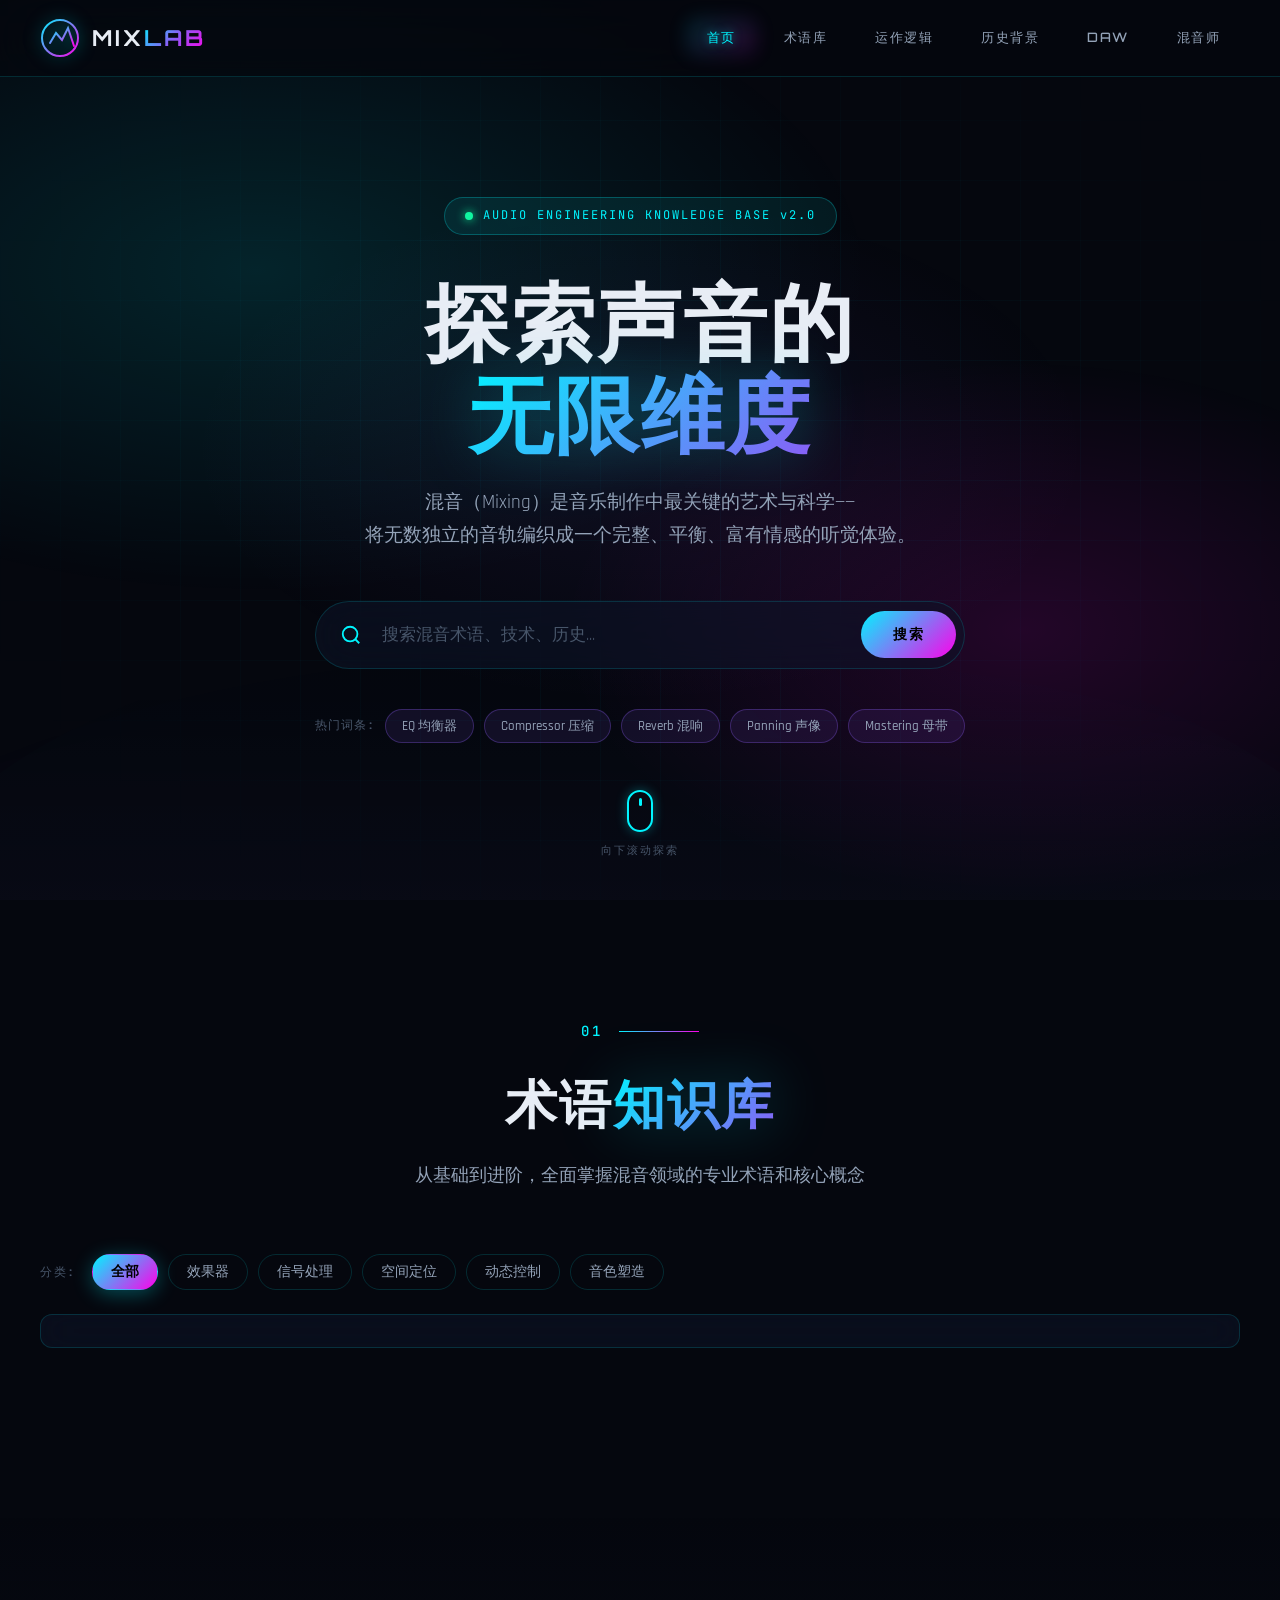
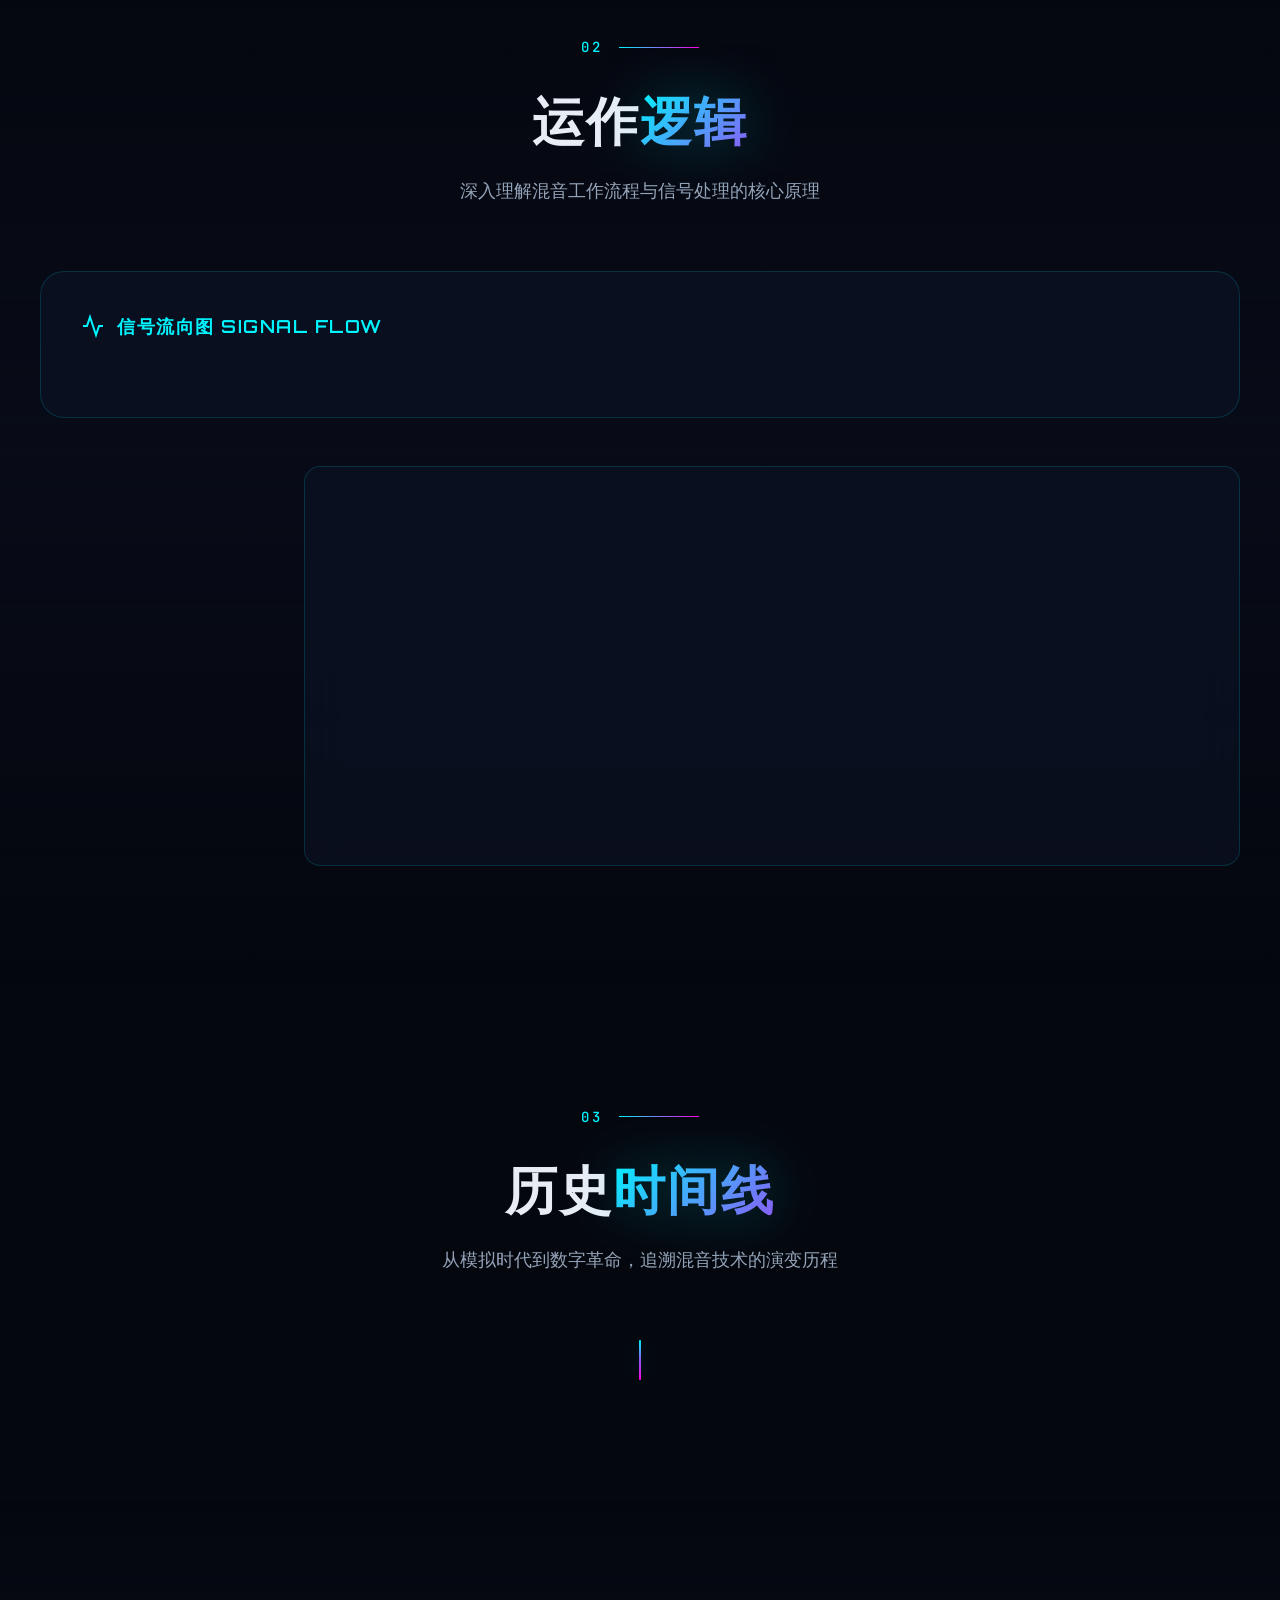
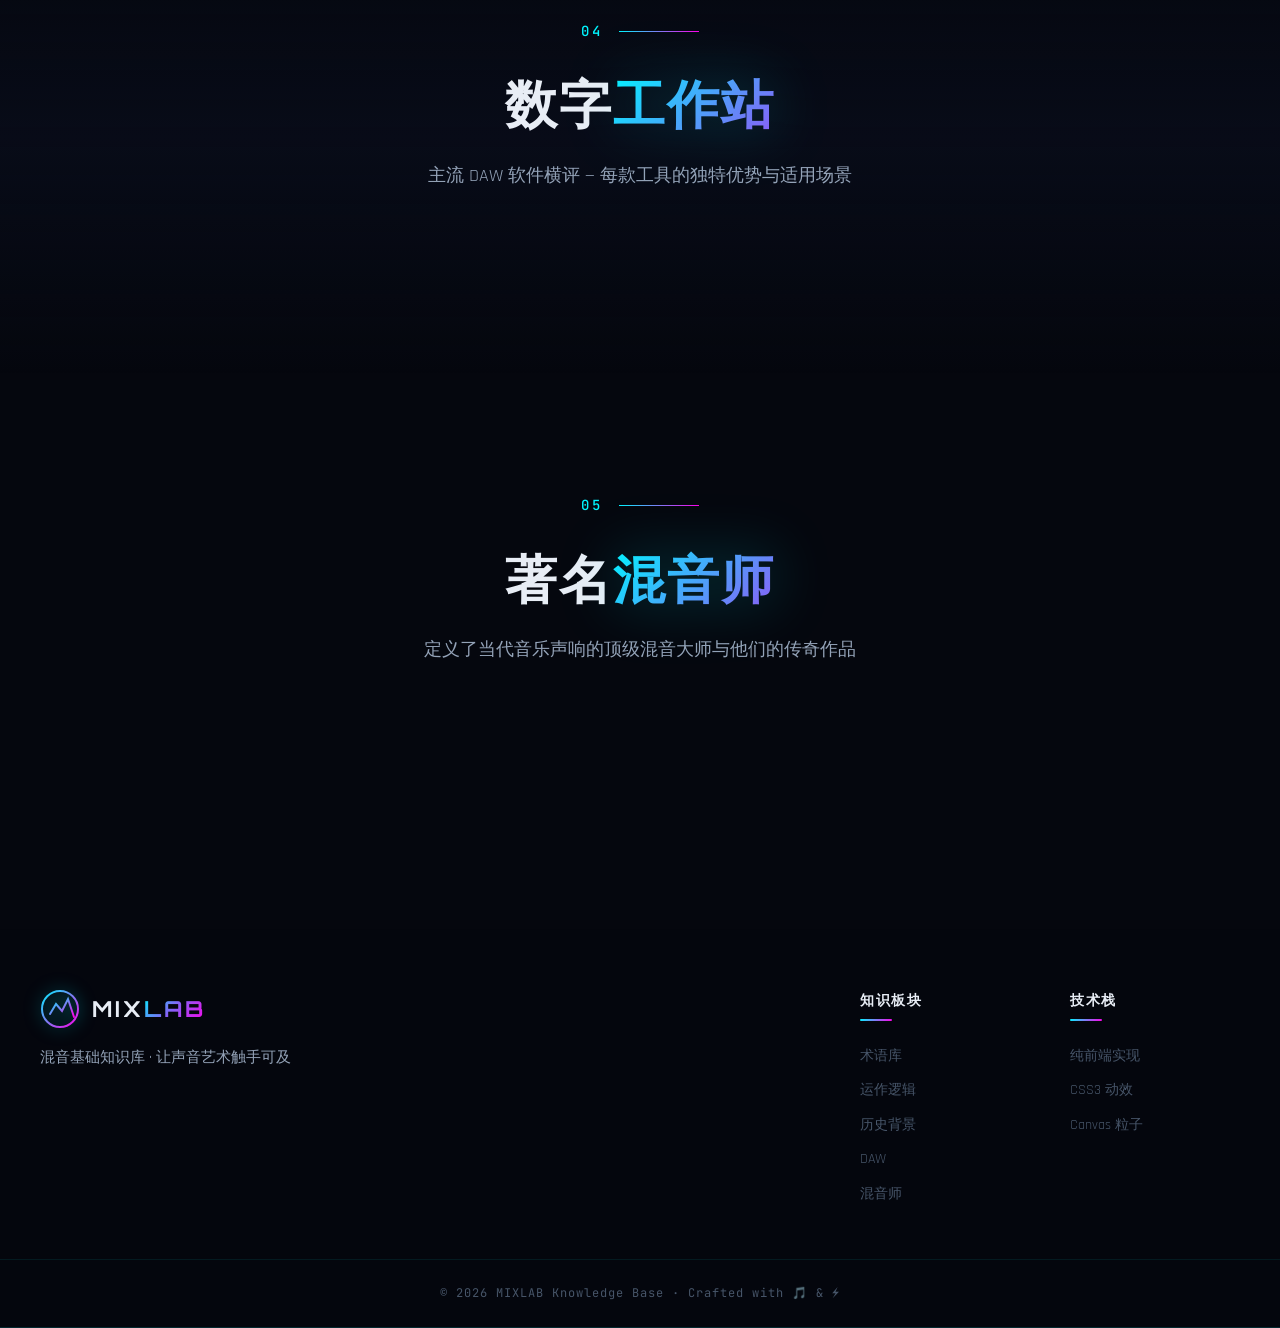
==== index.html @ 4f94ce6b "feat: 添加 DAW 板块（8款数字音乐工作站）和著名混音师板块（8位大师） - DAW: Ableton Live / Logic Pro / Pro Tools / FL Studio / C" ====
<!DOCTYPE html>
<html lang="zh-CN">
<head>
    <meta charset="UTF-8">
    <meta name="viewport" content="width=device-width, initial-scale=1.0">
    <title>MIXLAB | 混音基础知识库</title>
    <link rel="stylesheet" href="style.css">
    <link href="https://fonts.googleapis.com/css2?family=Orbitron:wght@400;500;600;700;800;900&family=Rajdhani:wght@300;400;500;600;700&family=JetBrains+Mono:wght@300;400;500&display=swap" rel="stylesheet">
</head>
<body>
    <canvas id="particles-canvas"></canvas>
    <div class="grid-overlay"></div>

    <nav class="navbar glass-nav">
        <div class="nav-container">
            <div class="logo">
                <svg class="logo-icon" viewBox="0 0 40 40" fill="none">
                    <circle cx="20" cy="20" r="18" stroke="url(#logoGrad)" stroke-width="2"/>
                    <path d="M10 25 L16 15 L22 22 L28 10 L34 28" stroke="url(#logoGrad)" stroke-width="2" fill="none" stroke-linecap="round"/>
                    <defs>
                        <linearGradient id="logoGrad" x1="0%" y1="0%" x2="100%" y2="100%">
                            <stop offset="0%" style="stop-color:#00f5ff"/>
                            <stop offset="100%" style="stop-color:#ff00ea"/>
                        </linearGradient>
                    </defs>
                </svg>
                <span class="logo-text">MIX<span class="logo-accent">LAB</span></span>
            </div>
            <ul class="nav-links">
                <li><a href="#hero" class="nav-link active">首页</a></li>
                <li><a href="#terminology" class="nav-link">术语库</a></li>
                <li><a href="#mechanics" class="nav-link">运作逻辑</a></li>
                <li><a href="#history" class="nav-link">历史背景</a></li>
                <li><a href="#daw" class="nav-link">DAW</a></li>
                <li><a href="#engineers" class="nav-link">混音师</a></li>
            </ul>
            <button class="nav-toggle" id="navToggle">
                <span></span><span></span><span></span>
            </button>
        </div>
    </nav>

    <section id="hero" class="hero">
        <div class="hero-bg">
            <div class="hero-gradient"></div>
            <div class="hero-waves">
                <div class="wave wave-1"></div>
                <div class="wave wave-2"></div>
                <div class="wave wave-3"></div>
            </div>
        </div>
        <div class="hero-content">
            <div class="hero-badge">
                <span class="badge-dot"></span>
                <span class="badge-text">AUDIO ENGINEERING KNOWLEDGE BASE v2.0</span>
            </div>
            <h1 class="hero-title">
                <span class="title-line">探索声音的</span>
                <span class="title-gradient">无限维度</span>
            </h1>
            <p class="hero-subtitle">
                混音（Mixing）是音乐制作中最关键的艺术与科学——<br>
                将无数独立的音轨编织成一个完整、平衡、富有情感的听觉体验。
            </p>
            <div class="search-container">
                <div class="search-box glass">
                    <svg class="search-icon" viewBox="0 0 24 24" fill="none" stroke="currentColor" stroke-width="2">
                        <circle cx="11" cy="11" r="8"/>
                        <path d="m21 21-4.35-4.35"/>
                    </svg>
                    <input type="text" id="searchInput" placeholder="搜索混音术语、技术、历史..." autocomplete="off">
                    <button class="search-btn" id="searchBtn">搜索</button>
                </div>
                <div class="search-suggestions" id="searchSuggestions"></div>
            </div>
            <div class="hero-tags">
                <span class="tag">热门词条:</span>
                <button class="tag-btn" data-search="均衡器">EQ 均衡器</button>
                <button class="tag-btn" data-search="压缩器">Compressor 压缩</button>
                <button class="tag-btn" data-search="混响">Reverb 混响</button>
                <button class="tag-btn" data-search="声像">Panning 声像</button>
                <button class="tag-btn" data-search="母带">Mastering 母带</button>
            </div>
        </div>
        <div class="scroll-indicator">
            <div class="mouse">
                <div class="mouse-wheel"></div>
            </div>
            <span>向下滚动探索</span>
        </div>
    </section>

    <section id="terminology" class="section">
        <div class="container">
            <div class="section-header">
                <div class="section-meta">
                    <span class="section-num">01</span>
                    <div class="section-line"></div>
                </div>
                <h2 class="section-title">术语<span class="title-gradient">知识库</span></h2>
                <p class="section-desc">从基础到进阶，全面掌握混音领域的专业术语和核心概念</p>
            </div>
            <div class="filters">
                <div class="filter-group">
                    <span class="filter-label">分类:</span>
                    <div class="filter-chips" id="categoryFilters">
                        <button class="chip active" data-category="all">全部</button>
                        <button class="chip" data-category="effects">效果器</button>
                        <button class="chip" data-category="processing">信号处理</button>
                        <button class="chip" data-category="spatial">空间定位</button>
                        <button class="chip" data-category="dynamics">动态控制</button>
                        <button class="chip" data-category="tonal">音色塑造</button>
                    </div>
                </div>
                <div class="alphabet-nav" id="alphabetNav"></div>
            </div>
            <div class="cards-grid" id="terminologyGrid"></div>
        </div>
    </section>

    <section id="mechanics" class="section section-alt">
        <div class="container">
            <div class="section-header">
                <div class="section-meta">
                    <span class="section-num">02</span>
                    <div class="section-line"></div>
                </div>
                <h2 class="section-title">运作<span class="title-gradient">逻辑</span></h2>
                <p class="section-desc">深入理解混音工作流程与信号处理的核心原理</p>
            </div>
            <div class="mechanics-container">
                <div class="signal-chain-visual">
                    <div class="signal-chain-title">
                        <svg viewBox="0 0 24 24" fill="none" stroke="currentColor" stroke-width="2">
                            <path d="M22 12h-4l-3 9L9 3l-3 9H2"/>
                        </svg>
                        信号流向图 SIGNAL FLOW
                    </div>
                    <div class="signal-flow" id="signalFlow"></div>
                </div>
                <div class="mechanics-tabs">
                    <div class="tabs-nav" id="mechanicsTabs"></div>
                    <div class="tab-content glass" id="mechanicsContent"></div>
                </div>
            </div>
        </div>
    </section>

    <section id="history" class="section">
        <div class="container">
            <div class="section-header">
                <div class="section-meta">
                    <span class="section-num">03</span>
                    <div class="section-line"></div>
                </div>
                <h2 class="section-title">历史<span class="title-gradient">时间线</span></h2>
                <p class="section-desc">从模拟时代到数字革命，追溯混音技术的演变历程</p>
            </div>
            <div class="timeline" id="historyTimeline"></div>
        </div>
    </section>

    <section id="daw" class="section section-alt">
        <div class="container">
            <div class="section-header">
                <div class="section-meta">
                    <span class="section-num">04</span>
                    <div class="section-line"></div>
                </div>
                <h2 class="section-title">数字<span class="title-gradient">工作站</span></h2>
                <p class="section-desc">主流 DAW 软件横评 — 每款工具的独特优势与适用场景</p>
            </div>
            <div class="daw-grid" id="dawGrid"></div>
        </div>
    </section>

    <section id="engineers" class="section">
        <div class="container">
            <div class="section-header">
                <div class="section-meta">
                    <span class="section-num">05</span>
                    <div class="section-line"></div>
                </div>
                <h2 class="section-title">著名<span class="title-gradient">混音师</span></h2>
                <p class="section-desc">定义了当代音乐声响的顶级混音大师与他们的传奇作品</p>
            </div>
            <div class="engineer-grid" id="engineerGrid"></div>
        </div>
    </section>

    <footer class="footer glass-nav">
        <div class="container footer-content">
            <div class="footer-brand">
                <div class="logo">
                    <svg class="logo-icon" viewBox="0 0 40 40" fill="none">
                        <circle cx="20" cy="20" r="18" stroke="url(#logoGrad2)" stroke-width="2"/>
                        <path d="M10 25 L16 15 L22 22 L28 10 L34 28" stroke="url(#logoGrad2)" stroke-width="2" fill="none" stroke-linecap="round"/>
                        <defs>
                            <linearGradient id="logoGrad2" x1="0%" y1="0%" x2="100%" y2="100%">
                                <stop offset="0%" style="stop-color:#00f5ff"/>
                                <stop offset="100%" style="stop-color:#ff00ea"/>
                            </linearGradient>
                        </defs>
                    </svg>
                    <span class="logo-text">MIX<span class="logo-accent">LAB</span></span>
                </div>
                <p class="footer-desc">混音基础知识库 · 让声音艺术触手可及</p>
            </div>
            <div class="footer-links">
                <div class="footer-col">
                    <h4>知识板块</h4>
                    <a href="#terminology">术语库</a>
                    <a href="#mechanics">运作逻辑</a>
                    <a href="#history">历史背景</a>
                    <a href="#daw">DAW</a>
                    <a href="#engineers">混音师</a>
                </div>
                <div class="footer-col">
                    <h4>技术栈</h4>
                    <span>纯前端实现</span>
                    <span>CSS3 动效</span>
                    <span>Canvas 粒子</span>
                </div>
            </div>
        </div>
        <div class="footer-bottom">
            <span>© 2026 MIXLAB Knowledge Base · Crafted with 🎵 & ⚡</span>
        </div>
    </footer>

    <div class="modal-overlay" id="modalOverlay">
        <div class="modal glass" id="modal">
            <button class="modal-close" id="modalClose">
                <svg viewBox="0 0 24 24" fill="none" stroke="currentColor" stroke-width="2">
                    <path d="M18 6 6 18M6 6l12 12"/>
                </svg>
            </button>
            <div class="modal-content" id="modalContent"></div>
        </div>
    </div>

    <script src="data.js"></script>
    <script src="app.js"></script>
</body>
</html>
---- style.css ----
/* ============================================
   MIXLAB - 混音知识库 科技感样式
   深色赛博朋克主题 | 霓虹光效 | 玻璃态
   ============================================ */

:root {
    --bg-primary: #05070e;
    --bg-secondary: #0a0f1f;
    --bg-tertiary: #0d1529;
    --bg-card: rgba(13, 21, 41, 0.7);
    --cyan: #00f5ff;
    --magenta: #ff00ea;
    --purple: #8b5cf6;
    --blue: #3b82f6;
    --green: #10f5a0;
    --yellow: #ffd166;
    --orange: #ff6b35;
    --text-primary: #e8edf5;
    --text-secondary: #94a3b8;
    --text-muted: #475569;
    --border-glow: rgba(0, 245, 255, 0.3);
    --glass-bg: rgba(13, 21, 41, 0.55);
    --glass-border: rgba(0, 245, 255, 0.15);
    --shadow-neon-cyan: 0 0 20px rgba(0, 245, 255, 0.4), 0 0 40px rgba(0, 245, 255, 0.15);
    --shadow-neon-magenta: 0 0 20px rgba(255, 0, 234, 0.4), 0 0 40px rgba(255, 0, 234, 0.15);
    --gradient-primary: linear-gradient(135deg, var(--cyan) 0%, var(--magenta) 100%);
    --gradient-text: linear-gradient(135deg, #00f5ff 0%, #8b5cf6 50%, #ff00ea 100%);
    --font-display: 'Orbitron', sans-serif;
    --font-body: 'Rajdhani', sans-serif;
    --font-mono: 'JetBrains Mono', monospace;
}

* {
    margin: 0;
    padding: 0;
    box-sizing: border-box;
}

html {
    scroll-behavior: smooth;
    font-size: 16px;
}

body {
    font-family: var(--font-body);
    background: var(--bg-primary);
    color: var(--text-primary);
    line-height: 1.6;
    overflow-x: hidden;
    min-height: 100vh;
    position: relative;
}

/* ========== 背景动效 ========== */
#particles-canvas {
    position: fixed;
    top: 0;
    left: 0;
    width: 100%;
    height: 100%;
    z-index: 0;
    pointer-events: none;
}

.grid-overlay {
    position: fixed;
    top: 0;
    left: 0;
    width: 100%;
    height: 100%;
    z-index: 1;
    pointer-events: none;
    background-image:
        linear-gradient(rgba(0, 245, 255, 0.03) 1px, transparent 1px),
        linear-gradient(90deg, rgba(0, 245, 255, 0.03) 1px, transparent 1px);
    background-size: 60px 60px;
    mask-image: radial-gradient(ellipse at center, black 40%, transparent 80%);
}

nav, section, footer, .modal-overlay {
    position: relative;
    z-index: 10;
}

/* ========== 玻璃态基础 ========== */
.glass {
    background: var(--glass-bg);
    backdrop-filter: blur(20px);
    -webkit-backdrop-filter: blur(20px);
    border: 1px solid var(--glass-border);
    border-radius: 16px;
}

.glass-nav {
    background: rgba(5, 7, 14, 0.75);
    backdrop-filter: blur(24px);
    -webkit-backdrop-filter: blur(24px);
    border-bottom: 1px solid var(--glass-border);
}

/* ========== 导航栏 ========== */
.navbar {
    position: fixed;
    top: 0;
    left: 0;
    right: 0;
    z-index: 100;
    transition: all 0.3s ease;
}

.navbar.scrolled {
    box-shadow: 0 4px 30px rgba(0, 0, 0, 0.5), 0 0 20px rgba(0, 245, 255, 0.1);
}

.nav-container {
    max-width: 1400px;
    margin: 0 auto;
    padding: 18px 40px;
    display: flex;
    justify-content: space-between;
    align-items: center;
}

.logo {
    display: flex;
    align-items: center;
    gap: 12px;
    cursor: pointer;
}

.logo-icon {
    width: 40px;
    height: 40px;
    filter: drop-shadow(0 0 8px rgba(0, 245, 255, 0.5));
    animation: pulse-glow 3s ease-in-out infinite;
}

@keyframes pulse-glow {
    0%, 100% { filter: drop-shadow(0 0 8px rgba(0, 245, 255, 0.5)); }
    50% { filter: drop-shadow(0 0 16px rgba(255, 0, 234, 0.6)); }
}

.logo-text {
    font-family: var(--font-display);
    font-size: 22px;
    font-weight: 700;
    letter-spacing: 3px;
    color: var(--text-primary);
}

.logo-accent {
    background: var(--gradient-text);
    -webkit-background-clip: text;
    -webkit-text-fill-color: transparent;
    background-clip: text;
}

.nav-links {
    display: flex;
    list-style: none;
    gap: 8px;
}

.nav-link {
    position: relative;
    font-family: var(--font-display);
    font-size: 13px;
    font-weight: 500;
    color: var(--text-secondary);
    text-decoration: none;
    padding: 10px 20px;
    letter-spacing: 1.5px;
    transition: all 0.3s ease;
    border-radius: 8px;
}

.nav-link::before {
    content: '';
    position: absolute;
    inset: 0;
    border-radius: 8px;
    background: var(--gradient-primary);
    opacity: 0;
    transition: opacity 0.3s ease;
    z-index: -1;
    filter: blur(10px);
}

.nav-link:hover,
.nav-link.active {
    color: var(--text-primary);
}

.nav-link:hover::before,
.nav-link.active::before {
    opacity: 0.15;
}

.nav-link.active {
    color: var(--cyan);
    text-shadow: 0 0 10px rgba(0, 245, 255, 0.5);
}

.nav-toggle {
    display: none;
    flex-direction: column;
    gap: 5px;
    background: transparent;
    border: none;
    cursor: pointer;
    padding: 8px;
}

.nav-toggle span {
    width: 28px;
    height: 2px;
    background: var(--cyan);
    border-radius: 2px;
    transition: all 0.3s ease;
}

/* ========== 容器 ========== */
.container {
    max-width: 1400px;
    margin: 0 auto;
    padding: 0 40px;
}

/* ========== Hero 区域 ========== */
.hero {
    min-height: 100vh;
    display: flex;
    align-items: center;
    justify-content: center;
    position: relative;
    padding: 120px 40px 80px;
    overflow: hidden;
}

.hero-bg {
    position: absolute;
    inset: 0;
    overflow: hidden;
}

.hero-gradient {
    position: absolute;
    inset: 0;
    background:
        radial-gradient(ellipse 80% 60% at 20% 30%, rgba(0, 245, 255, 0.12) 0%, transparent 60%),
        radial-gradient(ellipse 60% 50% at 80% 70%, rgba(255, 0, 234, 0.12) 0%, transparent 60%),
        radial-gradient(ellipse 50% 40% at 50% 50%, rgba(139, 92, 246, 0.08) 0%, transparent 70%);
}

.hero-waves {
    position: absolute;
    inset: 0;
    display: flex;
    align-items: flex-end;
    justify-content: center;
    opacity: 0.4;
}

.wave {
    position: absolute;
    bottom: 0;
    left: 0;
    right: 0;
    height: 40%;
    background: linear-gradient(180deg, transparent 0%, var(--cyan) 100%);
    opacity: 0.05;
    border-radius: 50% 50% 0 0 / 100% 100% 0 0;
    animation: wave 8s ease-in-out infinite;
}

.wave-1 {
    background: linear-gradient(180deg, transparent 0%, rgba(0, 245, 255, 0.8) 100%);
    animation-delay: 0s;
    transform: translateY(20%) scaleX(1.2);
}

.wave-2 {
    background: linear-gradient(180deg, transparent 0%, rgba(139, 92, 246, 0.8) 100%);
    animation-delay: -2s;
    transform: translateY(30%) scaleX(1.4);
}

.wave-3 {
    background: linear-gradient(180deg, transparent 0%, rgba(255, 0, 234, 0.8) 100%);
    animation-delay: -4s;
    transform: translateY(40%) scaleX(1.6);
}

@keyframes wave {
    0%, 100% { border-radius: 50% 50% 0 0 / 100% 100% 0 0; }
    50% { border-radius: 30% 70% 0 0 / 80% 120% 0 0; }
}

.hero-content {
    max-width: 1000px;
    text-align: center;
    z-index: 2;
}

.hero-badge {
    display: inline-flex;
    align-items: center;
    gap: 10px;
    padding: 8px 20px;
    background: rgba(0, 245, 255, 0.08);
    border: 1px solid rgba(0, 245, 255, 0.25);
    border-radius: 100px;
    margin-bottom: 40px;
    font-family: var(--font-mono);
    font-size: 12px;
    color: var(--cyan);
    letter-spacing: 2px;
    animation: float 4s ease-in-out infinite;
}

@keyframes float {
    0%, 100% { transform: translateY(0); }
    50% { transform: translateY(-8px); }
}

.badge-dot {
    width: 8px;
    height: 8px;
    background: var(--green);
    border-radius: 50%;
    box-shadow: 0 0 10px var(--green);
    animation: pulse 2s ease-in-out infinite;
}

@keyframes pulse {
    0%, 100% { opacity: 1; transform: scale(1); }
    50% { opacity: 0.6; transform: scale(0.85); }
}

.hero-title {
    font-family: var(--font-display);
    font-size: clamp(42px, 7vw, 84px);
    font-weight: 800;
    line-height: 1.1;
    margin-bottom: 28px;
    letter-spacing: 2px;
}

.title-line {
    display: block;
    color: var(--text-primary);
}

.title-gradient {
    background: var(--gradient-text);
    -webkit-background-clip: text;
    -webkit-text-fill-color: transparent;
    background-clip: text;
    background-size: 200% 200%;
    animation: gradient-shift 4s ease infinite;
    filter: drop-shadow(0 0 30px rgba(0, 245, 255, 0.3));
}

@keyframes gradient-shift {
    0%, 100% { background-position: 0% 50%; }
    50% { background-position: 100% 50%; }
}

.hero-subtitle {
    font-size: clamp(16px, 1.5vw, 20px);
    color: var(--text-secondary);
    margin-bottom: 48px;
    line-height: 1.7;
    font-weight: 400;
}

/* ========== 搜索框 ========== */
.search-container {
    max-width: 720px;
    margin: 0 auto 40px;
    position: relative;
}

.search-box {
    display: flex;
    align-items: center;
    gap: 12px;
    padding: 8px 8px 8px 24px;
    border-radius: 100px;
    transition: all 0.3s ease;
    position: relative;
}

.search-box:hover,
.search-box:focus-within {
    border-color: rgba(0, 245, 255, 0.4);
    box-shadow: var(--shadow-neon-cyan);
    transform: translateY(-2px);
}

.search-icon {
    width: 22px;
    height: 22px;
    color: var(--cyan);
    flex-shrink: 0;
}

#searchInput {
    flex: 1;
    background: transparent;
    border: none;
    outline: none;
    color: var(--text-primary);
    font-family: var(--font-body);
    font-size: 17px;
    padding: 14px 8px;
}

#searchInput::placeholder {
    color: var(--text-muted);
}

.search-btn {
    padding: 14px 32px;
    background: var(--gradient-primary);
    border: none;
    border-radius: 100px;
    color: #000;
    font-family: var(--font-display);
    font-weight: 700;
    font-size: 14px;
    letter-spacing: 1.5px;
    cursor: pointer;
    transition: all 0.3s ease;
    position: relative;
    overflow: hidden;
}

.search-btn::before {
    content: '';
    position: absolute;
    inset: 0;
    background: linear-gradient(135deg, var(--magenta) 0%, var(--cyan) 100%);
    opacity: 0;
    transition: opacity 0.3s ease;
}

.search-btn span, .search-btn {
    position: relative;
    z-index: 1;
}

.search-btn:hover {
    transform: scale(1.05);
    box-shadow: var(--shadow-neon-cyan), var(--shadow-neon-magenta);
}

.search-btn:hover::before {
    opacity: 1;
}

.search-suggestions {
    position: absolute;
    top: calc(100% + 12px);
    left: 0;
    right: 0;
    max-height: 360px;
    overflow-y: auto;
    border-radius: 16px;
    background: var(--glass-bg);
    backdrop-filter: blur(24px);
    -webkit-backdrop-filter: blur(24px);
    border: 1px solid var(--glass-border);
    opacity: 0;
    visibility: hidden;
    transform: translateY(-10px);
    transition: all 0.3s ease;
    z-index: 50;
}

.search-suggestions.active {
    opacity: 1;
    visibility: visible;
    transform: translateY(0);
    box-shadow: 0 20px 60px rgba(0, 0, 0, 0.5);
}

.suggestion-item {
    display: flex;
    align-items: center;
    gap: 16px;
    padding: 14px 24px;
    cursor: pointer;
    transition: all 0.2s ease;
    border-bottom: 1px solid rgba(0, 245, 255, 0.05);
}

.suggestion-item:last-child {
    border-bottom: none;
}

.suggestion-item:hover {
    background: rgba(0, 245, 255, 0.08);
    padding-left: 32px;
}

.suggestion-cat {
    padding: 4px 10px;
    border-radius: 6px;
    font-family: var(--font-mono);
    font-size: 10px;
    font-weight: 500;
    letter-spacing: 1px;
    flex-shrink: 0;
}

.suggestion-cat.effects { background: rgba(0, 245, 255, 0.15); color: var(--cyan); }
.suggestion-cat.processing { background: rgba(139, 92, 246, 0.15); color: var(--purple); }
.suggestion-cat.spatial { background: rgba(16, 245, 160, 0.15); color: var(--green); }
.suggestion-cat.dynamics { background: rgba(255, 209, 102, 0.15); color: var(--yellow); }
.suggestion-cat.tonal { background: rgba(255, 0, 234, 0.15); color: var(--magenta); }

.suggestion-text {
    font-size: 15px;
    font-weight: 500;
}

.suggestion-desc {
    font-size: 13px;
    color: var(--text-muted);
    margin-top: 2px;
}

.suggestion-empty {
    padding: 32px;
    text-align: center;
    color: var(--text-muted);
}

.hero-tags {
    display: flex;
    align-items: center;
    justify-content: center;
    gap: 10px;
    flex-wrap: wrap;
}

.tag {
    font-family: var(--font-mono);
    font-size: 12px;
    color: var(--text-muted);
    letter-spacing: 1px;
}

.tag-btn {
    padding: 7px 16px;
    background: rgba(139, 92, 246, 0.1);
    border: 1px solid rgba(139, 92, 246, 0.3);
    border-radius: 100px;
    color: var(--text-secondary);
    font-family: var(--font-body);
    font-size: 13px;
    font-weight: 500;
    cursor: pointer;
    transition: all 0.3s ease;
}

.tag-btn:hover {
    background: rgba(0, 245, 255, 0.12);
    border-color: var(--cyan);
    color: var(--cyan);
    transform: translateY(-2px);
    box-shadow: 0 4px 16px rgba(0, 245, 255, 0.2);
}

.scroll-indicator {
    position: absolute;
    bottom: 40px;
    left: 50%;
    transform: translateX(-50%);
    display: flex;
    flex-direction: column;
    align-items: center;
    gap: 10px;
    z-index: 2;
}

.mouse {
    width: 26px;
    height: 42px;
    border: 2px solid var(--cyan);
    border-radius: 13px;
    display: flex;
    justify-content: center;
    padding-top: 6px;
    box-shadow: 0 0 12px rgba(0, 245, 255, 0.3);
}

.mouse-wheel {
    width: 3px;
    height: 8px;
    background: var(--cyan);
    border-radius: 2px;
    animation: mouse-scroll 2s ease-in-out infinite;
}

@keyframes mouse-scroll {
    0%, 100% { transform: translateY(0); opacity: 1; }
    50% { transform: translateY(10px); opacity: 0; }
}

.scroll-indicator span {
    font-family: var(--font-mono);
    font-size: 11px;
    color: var(--text-muted);
    letter-spacing: 2px;
}

/* ========== Section 通用 ========== */
.section {
    padding: 120px 0;
    position: relative;
}

.section-alt {
    background: linear-gradient(180deg, transparent 0%, rgba(10, 15, 31, 0.6) 50%, transparent 100%);
}

.section-header {
    text-align: center;
    margin-bottom: 64px;
}

.section-meta {
    display: flex;
    align-items: center;
    justify-content: center;
    gap: 16px;
    margin-bottom: 20px;
}

.section-num {
    font-family: var(--font-mono);
    font-size: 14px;
    color: var(--cyan);
    font-weight: 500;
    letter-spacing: 3px;
}

.section-line {
    width: 80px;
    height: 1px;
    background: var(--gradient-primary);
}

.section-title {
    font-family: var(--font-display);
    font-size: clamp(32px, 4.5vw, 52px);
    font-weight: 700;
    letter-spacing: 2px;
    margin-bottom: 16px;
}

.section-desc {
    font-size: 18px;
    color: var(--text-secondary);
    max-width: 640px;
    margin: 0 auto;
}

/* ========== 术语库 ========== */
.filters {
    display: flex;
    flex-direction: column;
    gap: 24px;
    margin-bottom: 48px;
}

.filter-group {
    display: flex;
    align-items: center;
    gap: 16px;
    flex-wrap: wrap;
}

.filter-label {
    font-family: var(--font-mono);
    font-size: 12px;
    color: var(--text-muted);
    letter-spacing: 1.5px;
    flex-shrink: 0;
}

.filter-chips {
    display: flex;
    gap: 10px;
    flex-wrap: wrap;
}

.chip {
    padding: 8px 18px;
    background: transparent;
    border: 1px solid var(--glass-border);
    border-radius: 100px;
    color: var(--text-secondary);
    font-family: var(--font-body);
    font-size: 14px;
    font-weight: 500;
    cursor: pointer;
    transition: all 0.3s ease;
}

.chip:hover {
    border-color: var(--cyan);
    color: var(--cyan);
}

.chip.active {
    background: var(--gradient-primary);
    border-color: transparent;
    color: #000;
    font-weight: 600;
    box-shadow: 0 4px 20px rgba(0, 245, 255, 0.3);
}

.alphabet-nav {
    display: flex;
    gap: 6px;
    flex-wrap: wrap;
    padding: 16px 24px;
    background: var(--glass-bg);
    backdrop-filter: blur(16px);
    -webkit-backdrop-filter: blur(16px);
    border: 1px solid var(--glass-border);
    border-radius: 12px;
}

.alpha-btn {
    min-width: 32px;
    height: 32px;
    padding: 0 8px;
    background: transparent;
    border: 1px solid transparent;
    border-radius: 8px;
    color: var(--text-muted);
    font-family: var(--font-mono);
    font-size: 13px;
    font-weight: 500;
    cursor: pointer;
    transition: all 0.2s ease;
}

.alpha-btn:hover:not(:disabled) {
    color: var(--cyan);
    border-color: rgba(0, 245, 255, 0.3);
    background: rgba(0, 245, 255, 0.05);
}

.alpha-btn:disabled {
    opacity: 0.25;
    cursor: not-allowed;
}

.alpha-btn.active {
    background: var(--cyan);
    color: #000;
    font-weight: 700;
    box-shadow: 0 0 16px rgba(0, 245, 255, 0.5);
}

.cards-grid {
    display: grid;
    grid-template-columns: repeat(auto-fill, minmax(340px, 1fr));
    gap: 24px;
}

.card {
    position: relative;
    background: var(--bg-card);
    backdrop-filter: blur(16px);
    -webkit-backdrop-filter: blur(16px);
    border: 1px solid var(--glass-border);
    border-radius: 20px;
    padding: 28px;
    cursor: pointer;
    transition: all 0.4s cubic-bezier(0.4, 0, 0.2, 1);
    overflow: hidden;
}

.card::before {
    content: '';
    position: absolute;
    inset: 0;
    border-radius: 20px;
    padding: 1px;
    background: linear-gradient(135deg, rgba(0, 245, 255, 0.4) 0%, transparent 40%, rgba(255, 0, 234, 0.4) 100%);
    -webkit-mask: linear-gradient(#fff 0 0) content-box, linear-gradient(#fff 0 0);
    -webkit-mask-composite: xor;
    mask-composite: exclude;
    opacity: 0;
    transition: opacity 0.4s ease;
    pointer-events: none;
}

.card::after {
    content: '';
    position: absolute;
    top: -50%;
    left: -50%;
    width: 200%;
    height: 200%;
    background: conic-gradient(from 0deg, transparent, rgba(0, 245, 255, 0.08), transparent 30%, transparent 70%, rgba(255, 0, 234, 0.08), transparent);
    animation: rotate-border 8s linear infinite;
    opacity: 0;
    transition: opacity 0.4s ease;
    pointer-events: none;
}

@keyframes rotate-border {
    to { transform: rotate(360deg); }
}

.card:hover {
    transform: translateY(-6px);
    border-color: transparent;
}

.card:hover::before {
    opacity: 1;
}

.card:hover::after {
    opacity: 1;
}

.card-icon {
    width: 56px;
    height: 56px;
    border-radius: 14px;
    display: flex;
    align-items: center;
    justify-content: center;
    margin-bottom: 20px;
    font-size: 26px;
    position: relative;
}

.card-icon.effects {
    background: linear-gradient(135deg, rgba(0, 245, 255, 0.2) 0%, rgba(0, 245, 255, 0.05) 100%);
    color: var(--cyan);
    border: 1px solid rgba(0, 245, 255, 0.3);
}

.card-icon.processing {
    background: linear-gradient(135deg, rgba(139, 92, 246, 0.2) 0%, rgba(139, 92, 246, 0.05) 100%);
    color: var(--purple);
    border: 1px solid rgba(139, 92, 246, 0.3);
}

.card-icon.spatial {
    background: linear-gradient(135deg, rgba(16, 245, 160, 0.2) 0%, rgba(16, 245, 160, 0.05) 100%);
    color: var(--green);
    border: 1px solid rgba(16, 245, 160, 0.3);
}

.card-icon.dynamics {
    background: linear-gradient(135deg, rgba(255, 209, 102, 0.2) 0%, rgba(255, 209, 102, 0.05) 100%);
    color: var(--yellow);
    border: 1px solid rgba(255, 209, 102, 0.3);
}

.card-icon.tonal {
    background: linear-gradient(135deg, rgba(255, 0, 234, 0.2) 0%, rgba(255, 0, 234, 0.05) 100%);
    color: var(--magenta);
    border: 1px solid rgba(255, 0, 234, 0.3);
}

.card-title {
    font-family: var(--font-display);
    font-size: 20px;
    font-weight: 600;
    color: var(--text-primary);
    margin-bottom: 4px;
    letter-spacing: 0.5px;
}

.card-title-en {
    font-family: var(--font-mono);
    font-size: 12px;
    color: var(--text-muted);
    letter-spacing: 1.5px;
    margin-bottom: 14px;
    display: block;
}

.card-desc {
    font-size: 15px;
    color: var(--text-secondary);
    line-height: 1.7;
    margin-bottom: 18px;
    display: -webkit-box;
    -webkit-line-clamp: 3;
    -webkit-box-orient: vertical;
    overflow: hidden;
}

.card-footer {
    display: flex;
    justify-content: space-between;
    align-items: center;
    padding-top: 16px;
    border-top: 1px solid rgba(0, 245, 255, 0.08);
}

.card-cat {
    padding: 4px 12px;
    border-radius: 6px;
    font-family: var(--font-mono);
    font-size: 10px;
    font-weight: 500;
    letter-spacing: 1px;
}

.card-cat.effects { background: rgba(0, 245, 255, 0.15); color: var(--cyan); }
.card-cat.processing { background: rgba(139, 92, 246, 0.15); color: var(--purple); }
.card-cat.spatial { background: rgba(16, 245, 160, 0.15); color: var(--green); }
.card-cat.dynamics { background: rgba(255, 209, 102, 0.15); color: var(--yellow); }
.card-cat.tonal { background: rgba(255, 0, 234, 0.15); color: var(--magenta); }

.card-read {
    display: flex;
    align-items: center;
    gap: 6px;
    font-family: var(--font-display);
    font-size: 12px;
    font-weight: 500;
    color: var(--cyan);
    letter-spacing: 1px;
    transition: all 0.3s ease;
}

.card-read svg {
    width: 14px;
    height: 14px;
    transition: transform 0.3s ease;
}

.card:hover .card-read {
    gap: 10px;
    text-shadow: 0 0 8px rgba(0, 245, 255, 0.6);
}

.card:hover .card-read svg {
    transform: translateX(4px);
}

.no-results {
    grid-column: 1 / -1;
    text-align: center;
    padding: 80px 40px;
    color: var(--text-muted);
}

.no-results-icon {
    font-size: 64px;
    margin-bottom: 20px;
    opacity: 0.5;
}

.no-results-text {
    font-family: var(--font-display);
    font-size: 20px;
    margin-bottom: 8px;
    color: var(--text-secondary);
}

/* ========== 运作逻辑 ========== */
.mechanics-container {
    display: grid;
    grid-template-columns: 1fr;
    gap: 40px;
}

.signal-chain-visual {
    background: var(--glass-bg);
    backdrop-filter: blur(20px);
    -webkit-backdrop-filter: blur(20px);
    border: 1px solid var(--glass-border);
    border-radius: 24px;
    padding: 40px;
    margin-bottom: 8px;
}

.signal-chain-title {
    display: flex;
    align-items: center;
    gap: 12px;
    font-family: var(--font-display);
    font-size: 18px;
    font-weight: 600;
    color: var(--cyan);
    margin-bottom: 36px;
    letter-spacing: 1.5px;
}

.signal-chain-title svg {
    width: 24px;
    height: 24px;
}

.signal-flow {
    display: flex;
    align-items: stretch;
    gap: 0;
    flex-wrap: wrap;
    justify-content: center;
}

.signal-node {
    flex: 1;
    min-width: 140px;
    max-width: 180px;
    display: flex;
    flex-direction: column;
    align-items: center;
    position: relative;
}

.signal-node-box {
    width: 100%;
    padding: 20px 12px;
    background: var(--bg-tertiary);
    border: 1px solid var(--glass-border);
    border-radius: 14px;
    text-align: center;
    transition: all 0.4s ease;
    cursor: pointer;
    position: relative;
    z-index: 2;
}

.signal-node:hover .signal-node-box {
    border-color: var(--cyan);
    transform: translateY(-4px);
    box-shadow: var(--shadow-neon-cyan);
}

.signal-node-icon {
    font-size: 32px;
    margin-bottom: 10px;
}

.signal-node-name {
    font-family: var(--font-display);
    font-size: 13px;
    font-weight: 600;
    color: var(--text-primary);
    margin-bottom: 4px;
    letter-spacing: 0.5px;
}

.signal-node-en {
    font-family: var(--font-mono);
    font-size: 10px;
    color: var(--text-muted);
    letter-spacing: 1px;
}

.signal-arrow {
    display: flex;
    align-items: center;
    justify-content: center;
    padding: 0 4px;
    min-width: 30px;
    position: relative;
    z-index: 1;
}

.signal-arrow::before {
    content: '';
    width: 100%;
    height: 2px;
    background: var(--gradient-primary);
    opacity: 0.5;
    box-shadow: 0 0 10px rgba(0, 245, 255, 0.4);
    animation: signal-flow 2s ease-in-out infinite;
}

@keyframes signal-flow {
    0%, 100% { transform: scaleX(1); opacity: 0.3; }
    50% { transform: scaleX(1); opacity: 0.8; }
}

.signal-arrow svg {
    width: 20px;
    height: 20px;
    color: var(--cyan);
    flex-shrink: 0;
    margin-left: -8px;
}

.mechanics-tabs {
    display: grid;
    grid-template-columns: 240px 1fr;
    gap: 24px;
}

.tabs-nav {
    display: flex;
    flex-direction: column;
    gap: 8px;
}

.tab-btn {
    display: flex;
    align-items: center;
    gap: 14px;
    padding: 16px 20px;
    background: var(--glass-bg);
    backdrop-filter: blur(16px);
    -webkit-backdrop-filter: blur(16px);
    border: 1px solid var(--glass-border);
    border-radius: 12px;
    color: var(--text-secondary);
    font-family: var(--font-body);
    font-size: 15px;
    font-weight: 500;
    cursor: pointer;
    transition: all 0.3s ease;
    text-align: left;
}

.tab-btn-icon {
    width: 36px;
    height: 36px;
    border-radius: 10px;
    display: flex;
    align-items: center;
    justify-content: center;
    font-size: 18px;
    background: rgba(139, 92, 246, 0.15);
    flex-shrink: 0;
    transition: all 0.3s ease;
}

.tab-btn:hover {
    border-color: rgba(0, 245, 255, 0.3);
    color: var(--text-primary);
    transform: translateX(4px);
}

.tab-btn.active {
    background: linear-gradient(135deg, rgba(0, 245, 255, 0.12) 0%, rgba(255, 0, 234, 0.08) 100%);
    border-color: var(--cyan);
    color: var(--text-primary);
    box-shadow: 0 4px 20px rgba(0, 245, 255, 0.15);
}

.tab-btn.active .tab-btn-icon {
    background: var(--gradient-primary);
    color: #000;
}

.tab-content {
    padding: 36px;
    min-height: 400px;
    animation: fade-slide 0.5s ease;
}

@keyframes fade-slide {
    from { opacity: 0; transform: translateY(12px); }
    to { opacity: 1; transform: translateY(0); }
}

.tab-content h3 {
    font-family: var(--font-display);
    font-size: 26px;
    font-weight: 700;
    margin-bottom: 8px;
    letter-spacing: 1px;
}

.tab-content h3 .title-gradient {
    font-size: 26px;
}

.tab-subtitle {
    font-family: var(--font-mono);
    font-size: 13px;
    color: var(--text-muted);
    margin-bottom: 28px;
    letter-spacing: 1px;
}

.tab-section {
    margin-bottom: 28px;
}

.tab-section-title {
    display: flex;
    align-items: center;
    gap: 10px;
    font-family: var(--font-display);
    font-size: 16px;
    font-weight: 600;
    color: var(--cyan);
    margin-bottom: 14px;
    padding-bottom: 10px;
    border-bottom: 1px solid rgba(0, 245, 255, 0.1);
}

.tab-section-title::before {
    content: '▸';
    color: var(--magenta);
}

.tab-section p {
    font-size: 16px;
    color: var(--text-secondary);
    line-height: 1.8;
    margin-bottom: 12px;
}

.tab-section ul {
    list-style: none;
    padding-left: 8px;
}

.tab-section li {
    position: relative;
    padding: 8px 0 8px 24px;
    font-size: 15px;
    color: var(--text-secondary);
    line-height: 1.7;
}

.tab-section li::before {
    content: '';
    position: absolute;
    left: 0;
    top: 18px;
    width: 8px;
    height: 8px;
    background: var(--gradient-primary);
    border-radius: 50%;
    box-shadow: 0 0 8px rgba(0, 245, 255, 0.5);
}

.tab-params {
    display: grid;
    grid-template-columns: repeat(auto-fill, minmax(260px, 1fr));
    gap: 16px;
    margin-top: 16px;
}

.param-item {
    padding: 16px;
    background: rgba(13, 21, 41, 0.6);
    border: 1px solid rgba(0, 245, 255, 0.1);
    border-radius: 12px;
    transition: all 0.3s ease;
}

.param-item:hover {
    border-color: rgba(0, 245, 255, 0.3);
    transform: translateY(-2px);
}

.param-name {
    display: flex;
    align-items: center;
    gap: 8px;
    font-family: var(--font-display);
    font-size: 14px;
    font-weight: 600;
    color: var(--text-primary);
    margin-bottom: 6px;
}

.param-range {
    font-family: var(--font-mono);
    font-size: 11px;
    color: var(--cyan);
    padding: 2px 8px;
    background: rgba(0, 245, 255, 0.1);
    border-radius: 4px;
}

.param-desc {
    font-size: 13px;
    color: var(--text-muted);
    line-height: 1.6;
}

.process-steps {
    position: relative;
    padding-left: 28px;
}

.process-steps::before {
    content: '';
    position: absolute;
    left: 10px;
    top: 8px;
    bottom: 8px;
    width: 2px;
    background: linear-gradient(180deg, var(--cyan) 0%, var(--magenta) 100%);
    border-radius: 2px;
}

.process-step {
    position: relative;
    padding: 12px 0 24px 20px;
}

.process-step::before {
    content: '';
    position: absolute;
    left: -25px;
    top: 16px;
    width: 14px;
    height: 14px;
    background: var(--bg-tertiary);
    border: 2px solid var(--cyan);
    border-radius: 50%;
    box-shadow: 0 0 12px rgba(0, 245, 255, 0.5);
}

.step-num {
    font-family: var(--font-mono);
    font-size: 11px;
    color: var(--cyan);
    letter-spacing: 1.5px;
    margin-bottom: 4px;
}

.step-title {
    font-family: var(--font-display);
    font-size: 16px;
    font-weight: 600;
    color: var(--text-primary);
    margin-bottom: 6px;
}

.step-desc {
    font-size: 14px;
    color: var(--text-secondary);
    line-height: 1.7;
}

/* ========== 历史时间线 ========== */
.timeline {
    position: relative;
    padding: 20px 0;
}

.timeline::before {
    content: '';
    position: absolute;
    left: 50%;
    top: 0;
    bottom: 0;
    width: 2px;
    background: linear-gradient(180deg, var(--cyan) 0%, var(--purple) 50%, var(--magenta) 100%);
    transform: translateX(-50%);
    border-radius: 2px;
    box-shadow: 0 0 20px rgba(0, 245, 255, 0.3);
}

.timeline-item {
    position: relative;
    display: flex;
    width: 100%;
    margin-bottom: 48px;
}

.timeline-item:nth-child(odd) {
    flex-direction: row;
}

.timeline-item:nth-child(even) {
    flex-direction: row-reverse;
}

.timeline-dot {
    position: absolute;
    left: 50%;
    top: 32px;
    transform: translateX(-50%);
    width: 24px;
    height: 24px;
    background: var(--bg-tertiary);
    border: 3px solid var(--cyan);
    border-radius: 50%;
    z-index: 3;
    box-shadow: 0 0 20px rgba(0, 245, 255, 0.6), inset 0 0 10px rgba(0, 245, 255, 0.3);
}

.timeline-dot::after {
    content: '';
    position: absolute;
    inset: 4px;
    background: var(--gradient-primary);
    border-radius: 50%;
    animation: pulse 2s ease-in-out infinite;
}

.timeline-content {
    width: calc(50% - 48px);
    position: relative;
}

.timeline-card {
    background: var(--glass-bg);
    backdrop-filter: blur(20px);
    -webkit-backdrop-filter: blur(20px);
    border: 1px solid var(--glass-border);
    border-radius: 20px;
    padding: 28px;
    transition: all 0.4s ease;
    position: relative;
    overflow: hidden;
}

.timeline-card::before {
    content: '';
    position: absolute;
    top: 0;
    left: 0;
    right: 0;
    height: 3px;
    background: var(--gradient-primary);
    opacity: 0;
    transition: opacity 0.4s ease;
}

.timeline-card:hover {
    transform: translateY(-4px);
    border-color: rgba(0, 245, 255, 0.3);
    box-shadow: 0 12px 40px rgba(0, 0, 0, 0.4), 0 0 30px rgba(0, 245, 255, 0.1);
}

.timeline-card:hover::before {
    opacity: 1;
}

.timeline-year {
    display: inline-flex;
    align-items: center;
    gap: 8px;
    font-family: var(--font-display);
    font-size: 14px;
    font-weight: 700;
    color: var(--cyan);
    padding: 6px 14px;
    background: rgba(0, 245, 255, 0.1);
    border: 1px solid rgba(0, 245, 255, 0.25);
    border-radius: 8px;
    margin-bottom: 16px;
    letter-spacing: 2px;
}

.timeline-year::before {
    content: '';
    width: 6px;
    height: 6px;
    background: var(--cyan);
    border-radius: 50%;
    box-shadow: 0 0 8px var(--cyan);
}

.timeline-title {
    font-family: var(--font-display);
    font-size: 20px;
    font-weight: 700;
    color: var(--text-primary);
    margin-bottom: 10px;
    line-height: 1.4;
    letter-spacing: 0.5px;
}

.timeline-era {
    font-family: var(--font-mono);
    font-size: 11px;
    color: var(--magenta);
    letter-spacing: 2px;
    text-transform: uppercase;
    margin-bottom: 14px;
}

.timeline-desc {
    font-size: 15px;
    color: var(--text-secondary);
    line-height: 1.75;
    margin-bottom: 16px;
}

.timeline-tags {
    display: flex;
    flex-wrap: wrap;
    gap: 8px;
}

.timeline-tag {
    padding: 4px 12px;
    background: rgba(139, 92, 246, 0.1);
    border: 1px solid rgba(139, 92, 246, 0.2);
    border-radius: 6px;
    font-family: var(--font-mono);
    font-size: 11px;
    color: var(--purple);
    letter-spacing: 0.5px;
}

/* ========== 页脚 ========== */
.footer {
    position: relative;
    z-index: 10;
    padding: 60px 0 0;
    margin-top: 80px;
}

.footer-content {
    display: grid;
    grid-template-columns: 2fr 1fr;
    gap: 60px;
    padding-bottom: 48px;
}

.footer-brand .logo {
    margin-bottom: 16px;
}

.footer-desc {
    font-size: 15px;
    color: var(--text-secondary);
    max-width: 400px;
    line-height: 1.7;
}

.footer-links {
    display: grid;
    grid-template-columns: repeat(2, 1fr);
    gap: 40px;
}

.footer-col h4 {
    font-family: var(--font-display);
    font-size: 14px;
    font-weight: 600;
    color: var(--text-primary);
    margin-bottom: 18px;
    letter-spacing: 1.5px;
    position: relative;
    padding-bottom: 10px;
}

.footer-col h4::after {
    content: '';
    position: absolute;
    left: 0;
    bottom: 0;
    width: 32px;
    height: 2px;
    background: var(--gradient-primary);
    border-radius: 2px;
}

.footer-col a,
.footer-col span {
    display: block;
    padding: 6px 0;
    font-size: 14px;
    color: var(--text-muted);
    text-decoration: none;
    transition: all 0.3s ease;
}

.footer-col a:hover {
    color: var(--cyan);
    padding-left: 8px;
}

.footer-bottom {
    text-align: center;
    padding: 24px 40px;
    border-top: 1px solid rgba(0, 245, 255, 0.08);
    font-family: var(--font-mono);
    font-size: 12px;
    color: var(--text-muted);
    letter-spacing: 1px;
}

/* ========== Modal ========== */
.modal-overlay {
    position: fixed;
    inset: 0;
    background: rgba(5, 7, 14, 0.85);
    backdrop-filter: blur(8px);
    -webkit-backdrop-filter: blur(8px);
    display: flex;
    align-items: center;
    justify-content: center;
    z-index: 1000;
    opacity: 0;
    visibility: hidden;
    transition: all 0.3s ease;
    padding: 24px;
}

.modal-overlay.active {
    opacity: 1;
    visibility: visible;
}

.modal {
    width: 100%;
    max-width: 820px;
    max-height: 85vh;
    overflow-y: auto;
    padding: 48px;
    position: relative;
    transform: translateY(20px) scale(0.98);
    transition: all 0.4s cubic-bezier(0.4, 0, 0.2, 1);
}

.modal-overlay.active .modal {
    transform: translateY(0) scale(1);
}

.modal-close {
    position: absolute;
    top: 20px;
    right: 20px;
    width: 40px;
    height: 40px;
    border-radius: 10px;
    background: rgba(255, 0, 234, 0.1);
    border: 1px solid rgba(255, 0, 234, 0.25);
    color: var(--magenta);
    cursor: pointer;
    display: flex;
    align-items: center;
    justify-content: center;
    transition: all 0.3s ease;
}

.modal-close:hover {
    background: rgba(255, 0, 234, 0.2);
    transform: rotate(90deg);
    box-shadow: 0 0 16px rgba(255, 0, 234, 0.4);
}

.modal-close svg {
    width: 20px;
    height: 20px;
}

.modal-content h2 {
    font-family: var(--font-display);
    font-size: 32px;
    font-weight: 700;
    margin-bottom: 6px;
    letter-spacing: 1px;
}

.modal-title-en {
    font-family: var(--font-mono);
    font-size: 14px;
    color: var(--text-muted);
    letter-spacing: 2px;
    margin-bottom: 20px;
    display: block;
}

.modal-meta {
    display: flex;
    flex-wrap: wrap;
    gap: 10px;
    margin-bottom: 32px;
    padding-bottom: 24px;
    border-bottom: 1px solid rgba(0, 245, 255, 0.1);
}

.modal-image {
    width: 100%;
    height: 240px;
    border-radius: 16px;
    margin-bottom: 28px;
    background: var(--gradient-primary);
    position: relative;
    overflow: hidden;
    display: flex;
    align-items: center;
    justify-content: center;
}

.modal-image::before {
    content: '';
    position: absolute;
    inset: 0;
    background: linear-gradient(135deg, rgba(0, 0, 0, 0.3) 0%, rgba(0, 0, 0, 0.1) 100%);
}

.modal-image-icon {
    font-size: 80px;
    position: relative;
    z-index: 1;
    filter: drop-shadow(0 4px 20px rgba(0, 0, 0, 0.3));
}

.modal-section {
    margin-bottom: 28px;
}

.modal-section h4 {
    display: flex;
    align-items: center;
    gap: 10px;
    font-family: var(--font-display);
    font-size: 17px;
    font-weight: 600;
    color: var(--cyan);
    margin-bottom: 14px;
    padding-bottom: 10px;
    border-bottom: 1px solid rgba(0, 245, 255, 0.1);
}

.modal-section h4::before {
    content: '';
    width: 4px;
    height: 18px;
    background: var(--gradient-primary);
    border-radius: 2px;
}

.modal-section p {
    font-size: 16px;
    color: var(--text-secondary);
    line-height: 1.85;
    margin-bottom: 10px;
}

.modal-section ul {
    list-style: none;
    padding-left: 4px;
}

.modal-section li {
    position: relative;
    padding: 6px 0 6px 22px;
    font-size: 15px;
    color: var(--text-secondary);
    line-height: 1.75;
}

.modal-section li::before {
    content: '◆';
    position: absolute;
    left: 0;
    top: 6px;
    color: var(--cyan);
    font-size: 10px;
}

.tips-list {
    list-style: none;
    padding: 0;
}

.tips-list li {
    position: relative;
    padding: 14px 16px 14px 44px;
    margin-bottom: 12px;
    background: rgba(16, 245, 160, 0.05);
    border: 1px solid rgba(16, 245, 160, 0.15);
    border-radius: 10px;
    font-size: 14px;
    color: var(--text-secondary);
    line-height: 1.7;
}

.tips-list li::before {
    content: '💡';
    position: absolute;
    left: 14px;
    top: 14px;
    font-size: 18px;
}

/* ========== 滚动条 ========== */
::-webkit-scrollbar {
    width: 10px;
    height: 10px;
}

::-webkit-scrollbar-track {
    background: var(--bg-primary);
}

::-webkit-scrollbar-thumb {
    background: linear-gradient(180deg, var(--cyan), var(--magenta));
    border-radius: 10px;
    border: 2px solid var(--bg-primary);
}

::-webkit-scrollbar-thumb:hover {
    background: linear-gradient(180deg, var(--magenta), var(--cyan));
}

/* ========== 响应式 ========== */
@media (max-width: 1024px) {
    .mechanics-tabs {
        grid-template-columns: 1fr;
    }
    .tabs-nav {
        flex-direction: row;
        overflow-x: auto;
        padding-bottom: 4px;
    }
    .tab-btn {
        flex-shrink: 0;
        flex-direction: column;
        gap: 8px;
        padding: 12px 16px;
        min-width: 120px;
        text-align: center;
    }
    .timeline::before {
        left: 24px;
    }
    .timeline-item,
    .timeline-item:nth-child(even) {
        flex-direction: row;
    }
    .timeline-dot {
        left: 24px;
    }
    .timeline-content {
        width: calc(100% - 64px);
        margin-left: 64px;
    }
    .signal-flow {
        flex-direction: column;
        align-items: center;
        gap: 16px;
    }
    .signal-node {
        max-width: 320px;
        width: 100%;
    }
    .signal-arrow {
        transform: rotate(90deg);
        min-height: 30px;
    }
    .footer-content {
        grid-template-columns: 1fr;
        gap: 40px;
    }
}

@media (max-width: 768px) {
    .nav-container {
        padding: 16px 24px;
    }
    .nav-links {
        position: fixed;
        top: 72px;
        left: 0;
        right: 0;
        flex-direction: column;
        background: rgba(5, 7, 14, 0.98);
        backdrop-filter: blur(24px);
        padding: 24px;
        gap: 4px;
        transform: translateY(-120%);
        transition: transform 0.4s ease;
        border-bottom: 1px solid var(--glass-border);
    }
    .nav-links.active {
        transform: translateY(0);
    }
    .nav-link {
        padding: 14px 20px;
    }
    .nav-toggle {
        display: flex;
    }
    .nav-toggle.active span:nth-child(1) {
        transform: rotate(45deg) translate(5px, 5px);
    }
    .nav-toggle.active span:nth-child(2) {
        opacity: 0;
    }
    .nav-toggle.active span:nth-child(3) {
        transform: rotate(-45deg) translate(5px, -5px);
    }
    .container {
        padding: 0 24px;
    }
    .hero {
        padding: 100px 24px 60px;
    }
    .hero-badge {
        font-size: 10px;
        padding: 6px 14px;
        letter-spacing: 1px;
    }
    .search-box {
        flex-direction: column;
        padding: 16px;
        border-radius: 20px;
        gap: 12px;
    }
    .search-btn {
        width: 100%;
    }
    .hero-tags {
        justify-content: flex-start;
    }
    .tag {
        width: 100%;
    }
    .section {
        padding: 80px 0;
    }
    .cards-grid {
        grid-template-columns: 1fr;
    }
    .modal {
        padding: 28px 24px;
    }
    .modal-content h2 {
        font-size: 24px;
    }
    .footer-links {
        grid-template-columns: 1fr;
    }
}

/* ============================================
   DAW 卡片样式
   ============================================ */

.daw-grid {
    display: grid;
    grid-template-columns: repeat(auto-fill, minmax(420px, 1fr));
    gap: 28px;
    margin-top: 40px;
}

.daw-card {
    border-radius: 16px;
    overflow: hidden;
    border: 1px solid rgba(0, 245, 255, 0.1);
    transition: transform 0.3s ease, box-shadow 0.3s ease;
    background: var(--bg-card);
    backdrop-filter: blur(12px);
}

.daw-card:hover {
    transform: translateY(-6px);
    box-shadow: 0 0 30px rgba(0, 245, 255, 0.15), 0 12px 40px rgba(0, 0, 0, 0.4);
}

.daw-image {
    position: relative;
    height: 180px;
    overflow: hidden;
    display: flex;
    align-items: center;
    justify-content: center;
}

.daw-image img {
    width: 100%;
    height: 100%;
    object-fit: cover;
    opacity: 0.7;
    transition: opacity 0.3s ease, transform 0.4s ease;
}

.daw-card:hover .daw-image img {
    opacity: 0.9;
    transform: scale(1.05);
}

.daw-icon {
    position: absolute;
    font-size: 48px;
    z-index: 2;
    text-shadow: 0 0 20px currentColor;
}

.daw-body {
    padding: 24px;
}

.daw-name {
    font-family: var(--font-display);
    font-size: 22px;
    font-weight: 700;
    margin-bottom: 8px;
    text-shadow: 0 0 12px currentColor;
}

.daw-desc {
    color: var(--text-secondary);
    font-size: 14px;
    line-height: 1.6;
    margin-bottom: 16px;
}

.daw-meta {
    display: flex;
    flex-wrap: wrap;
    gap: 12px;
    margin-bottom: 16px;
    padding-bottom: 16px;
    border-bottom: 1px solid rgba(255, 255, 255, 0.06);
}

.daw-meta-item {
    font-size: 12px;
    color: var(--text-muted);
    font-family: var(--font-mono);
}

.daw-meta-item strong {
    color: var(--text-secondary);
    margin-right: 4px;
}

.daw-features {
    margin-bottom: 20px;
}

.daw-feature {
    display: flex;
    align-items: flex-start;
    gap: 8px;
    font-size: 13px;
    color: var(--text-secondary);
    line-height: 1.5;
    margin-bottom: 8px;
}

.daw-bullet {
    flex-shrink: 0;
    width: 16px;
    height: 16px;
    border-radius: 3px;
    display: flex;
    align-items: center;
    justify-content: center;
    font-size: 10px;
    color: #05070e !important;
    font-weight: 700;
    margin-top: 2px;
}

.daw-footer {
    display: flex;
    justify-content: space-between;
    align-items: center;
    gap: 12px;
    padding-top: 16px;
    border-top: 1px solid rgba(255, 255, 255, 0.06);
}

.daw-best {
    font-size: 12px;
    padding: 4px 12px;
    border: 1px solid;
    border-radius: 20px;
    font-family: var(--font-mono);
    font-weight: 500;
}

.daw-link {
    font-size: 13px;
    padding: 6px 16px;
    border: 1px solid;
    border-radius: 6px;
    text-decoration: none;
    font-weight: 600;
    transition: all 0.2s ease;
}

.daw-link:hover {
    background: currentColor;
    color: #05070e !important;
}

/* ============================================
   混音师卡片样式
   ============================================ */

.engineer-grid {
    display: grid;
    grid-template-columns: repeat(auto-fill, minmax(360px, 1fr));
    gap: 28px;
    margin-top: 40px;
}

.engineer-card {
    border-radius: 16px;
    overflow: hidden;
    border: 1px solid rgba(255, 0, 234, 0.1);
    transition: transform 0.3s ease, box-shadow 0.3s ease;
    background: var(--bg-card);
    backdrop-filter: blur(12px);
}

.engineer-card:hover {
    transform: translateY(-6px);
    box-shadow: 0 0 30px rgba(255, 0, 234, 0.15), 0 12px 40px rgba(0, 0, 0, 0.4);
}

.engineer-image {
    position: relative;
    height: 240px;
    overflow: hidden;
}

.engineer-image img {
    width: 100%;
    height: 100%;
    object-fit: cover;
    transition: transform 0.4s ease;
}

.engineer-card:hover .engineer-image img {
    transform: scale(1.05);
}

.engineer-overlay {
    position: absolute;
    inset: 0;
    background: linear-gradient(to bottom, transparent 40%, rgba(5, 7, 14, 0.9) 100%);
    pointer-events: none;
}

.engineer-body {
    padding: 24px;
}

.engineer-name {
    font-family: var(--font-display);
    font-size: 20px;
    font-weight: 700;
    color: var(--text-primary);
    margin-bottom: 4px;
}

.engineer-name-cn {
    font-size: 13px;
    color: var(--text-muted);
    font-family: var(--font-body);
    display: block;
    margin-bottom: 12px;
}

.engineer-tags {
    display: flex;
    flex-wrap: wrap;
    gap: 8px;
    margin-bottom: 16px;
}

.engineer-tag {
    font-size: 11px;
    padding: 3px 10px;
    border-radius: 20px;
    background: rgba(0, 245, 255, 0.08);
    color: var(--cyan);
    font-family: var(--font-mono);
    border: 1px solid rgba(0, 245, 255, 0.15);
}

.engineer-desc {
    font-size: 13px;
    color: var(--text-secondary);
    line-height: 1.6;
    margin-bottom: 16px;
}

.engineer-section {
    margin-bottom: 16px;
    padding-bottom: 16px;
    border-bottom: 1px solid rgba(255, 255, 255, 0.06);
}

.engineer-section strong {
    display: block;
    font-size: 12px;
    color: var(--magenta);
    font-family: var(--font-mono);
    letter-spacing: 1px;
    text-transform: uppercase;
    margin-bottom: 8px;
}

.engineer-works {
    list-style: none;
    padding: 0;
}

.engineer-works li {
    font-size: 13px;
    color: var(--text-secondary);
    padding: 4px 0;
    padding-left: 16px;
    position: relative;
    line-height: 1.4;
}

.engineer-works li::before {
    content: '♪';
    position: absolute;
    left: 0;
    color: var(--cyan);
    font-size: 12px;
}

.engineer-sig {
    display: flex;
    flex-direction: column;
    gap: 4px;
}

.engineer-sig strong {
    font-size: 12px;
    color: var(--purple);
    font-family: var(--font-mono);
    letter-spacing: 1px;
    text-transform: uppercase;
}

.engineer-sig span {
    font-size: 13px;
    color: var(--text-secondary);
    line-height: 1.4;
}

/* Responsive */
@media (max-width: 768px) {
    .daw-grid {
        grid-template-columns: 1fr;
    }
    .engineer-grid {
        grid-template-columns: 1fr;
    }
    .daw-footer {
        flex-direction: column;
        align-items: flex-start;
    }
}
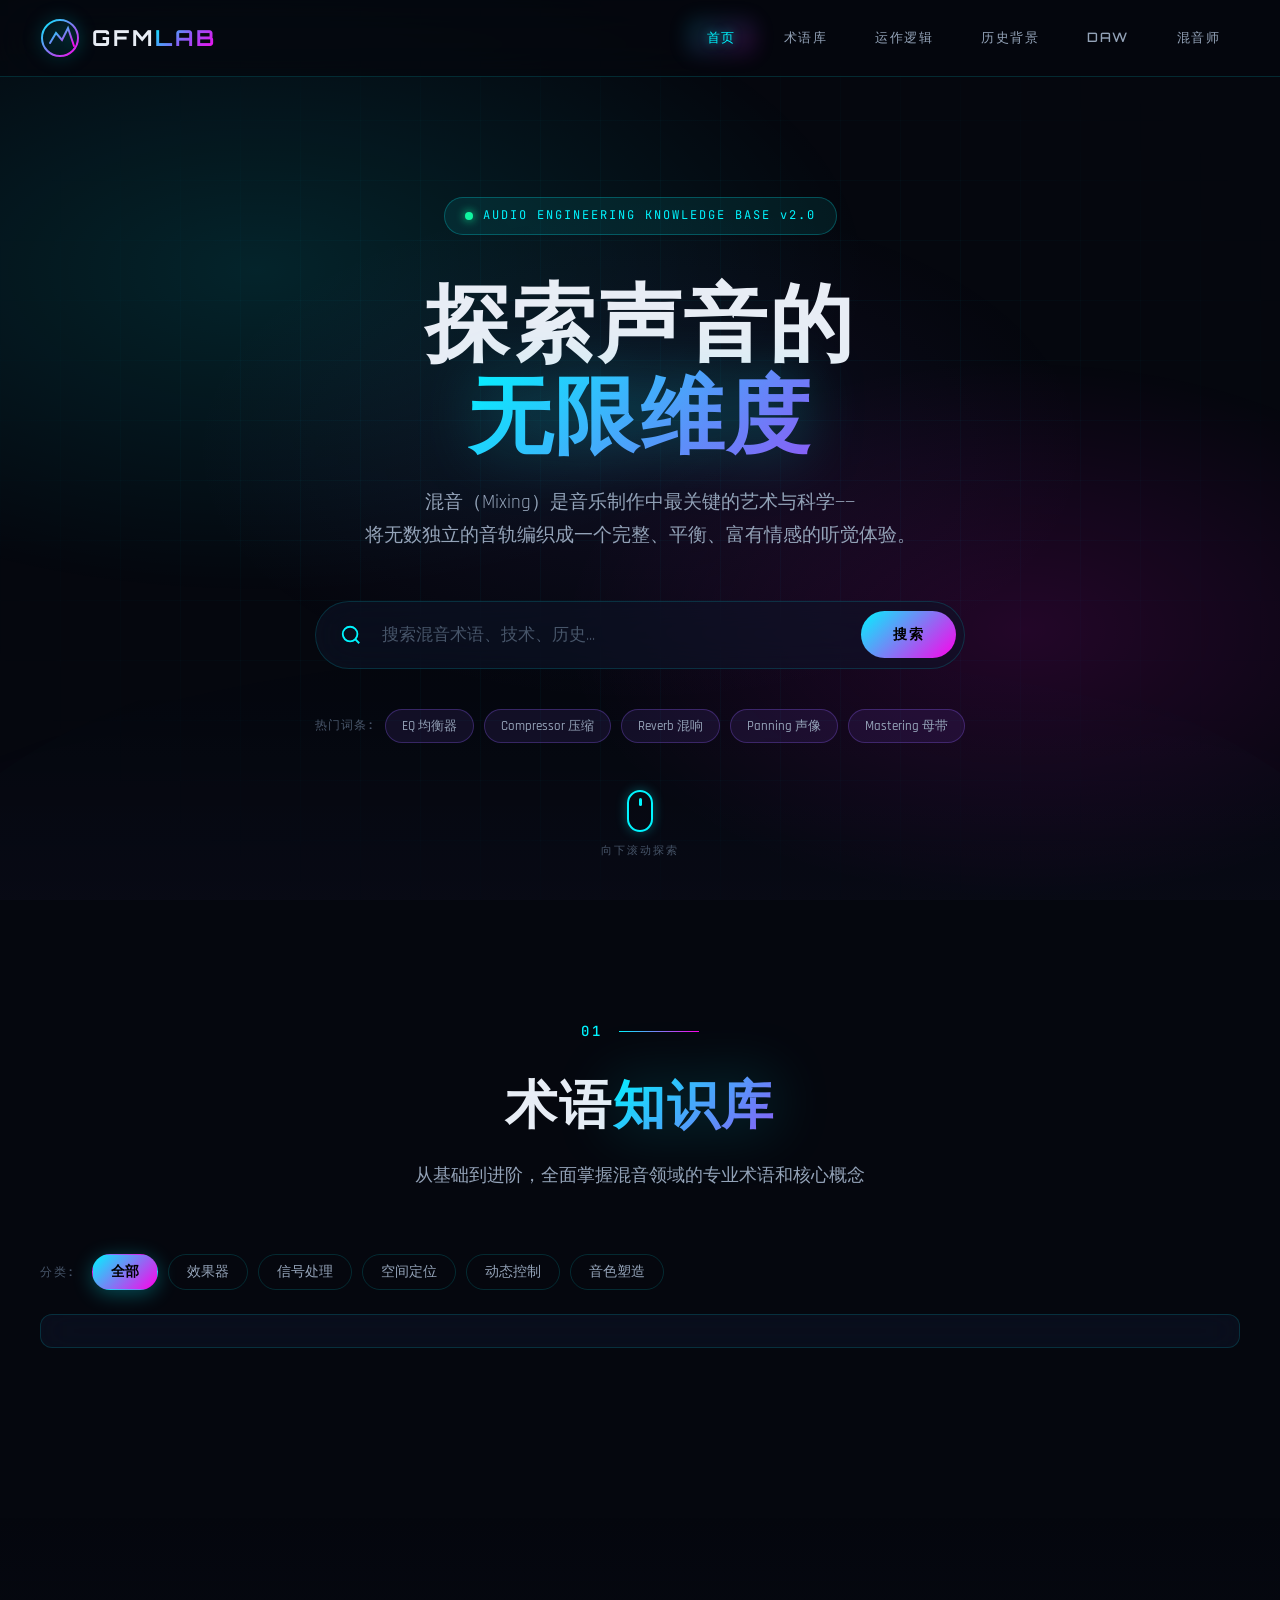
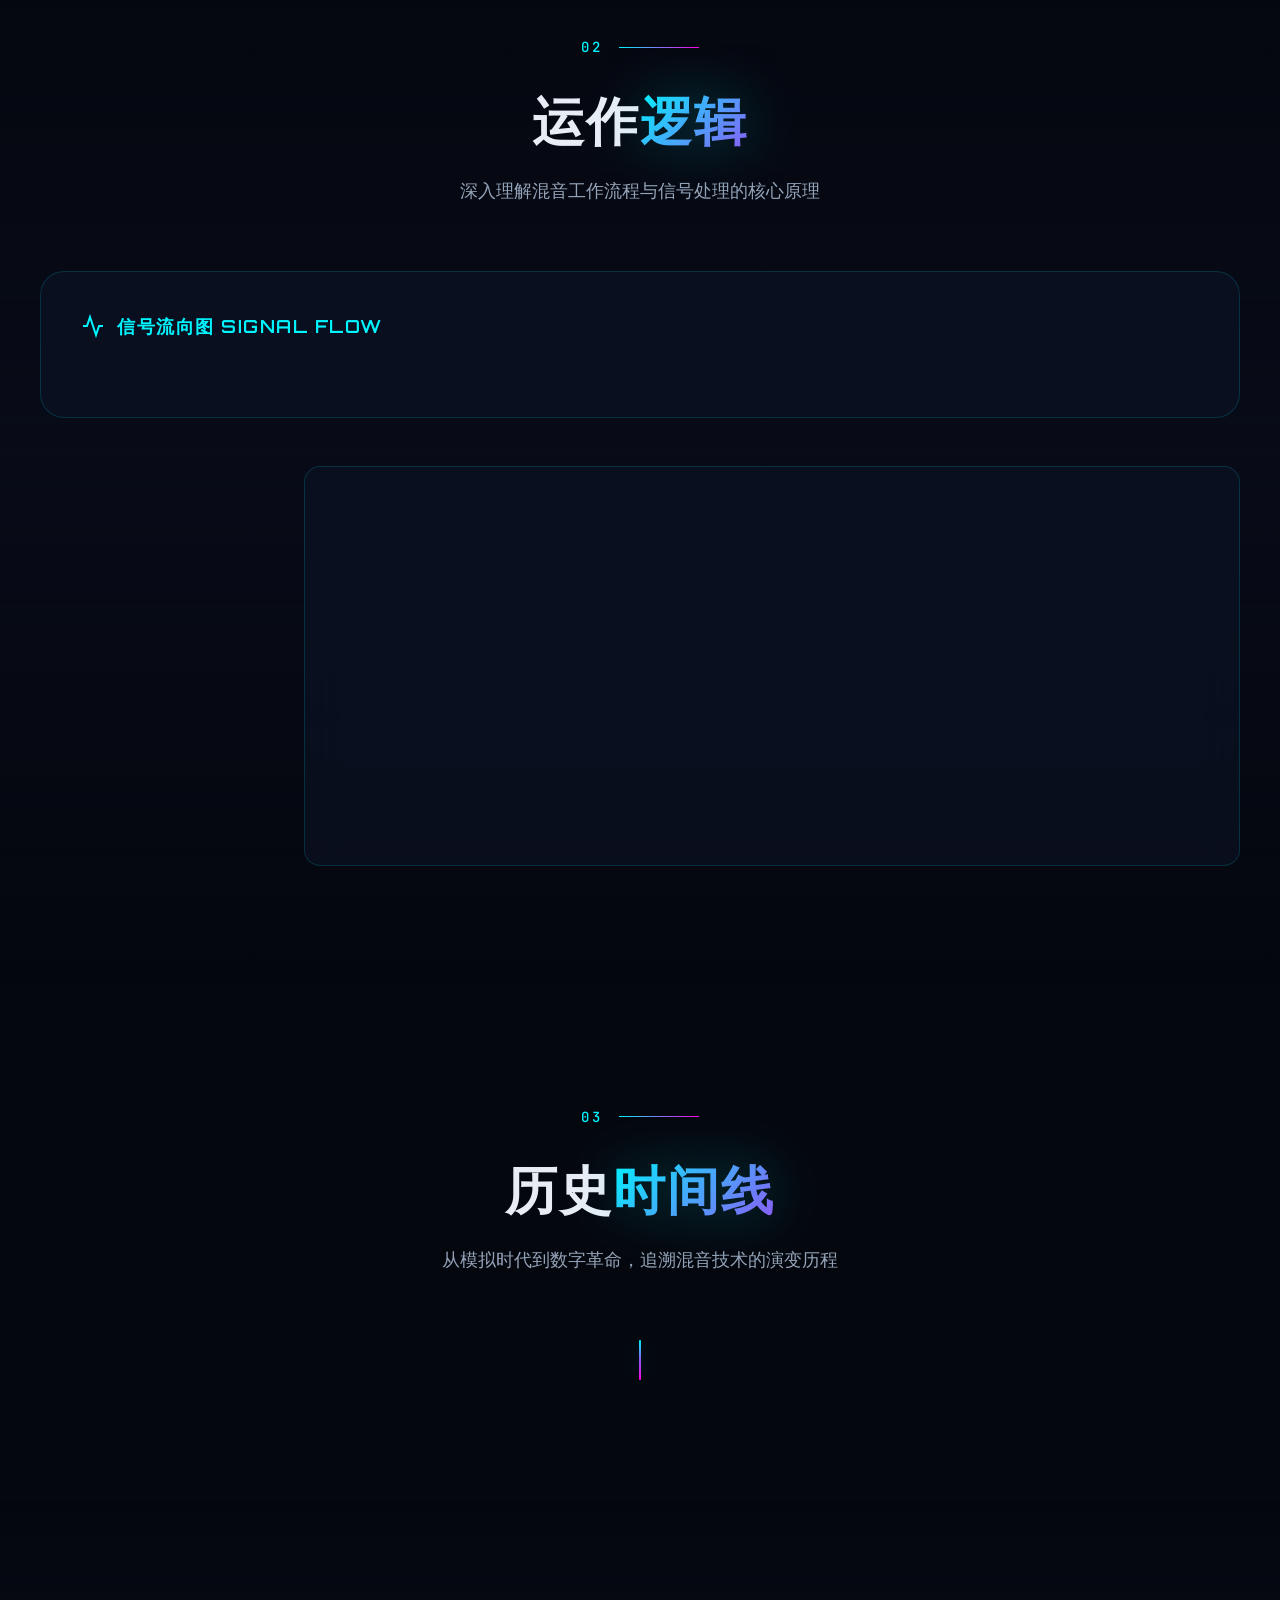
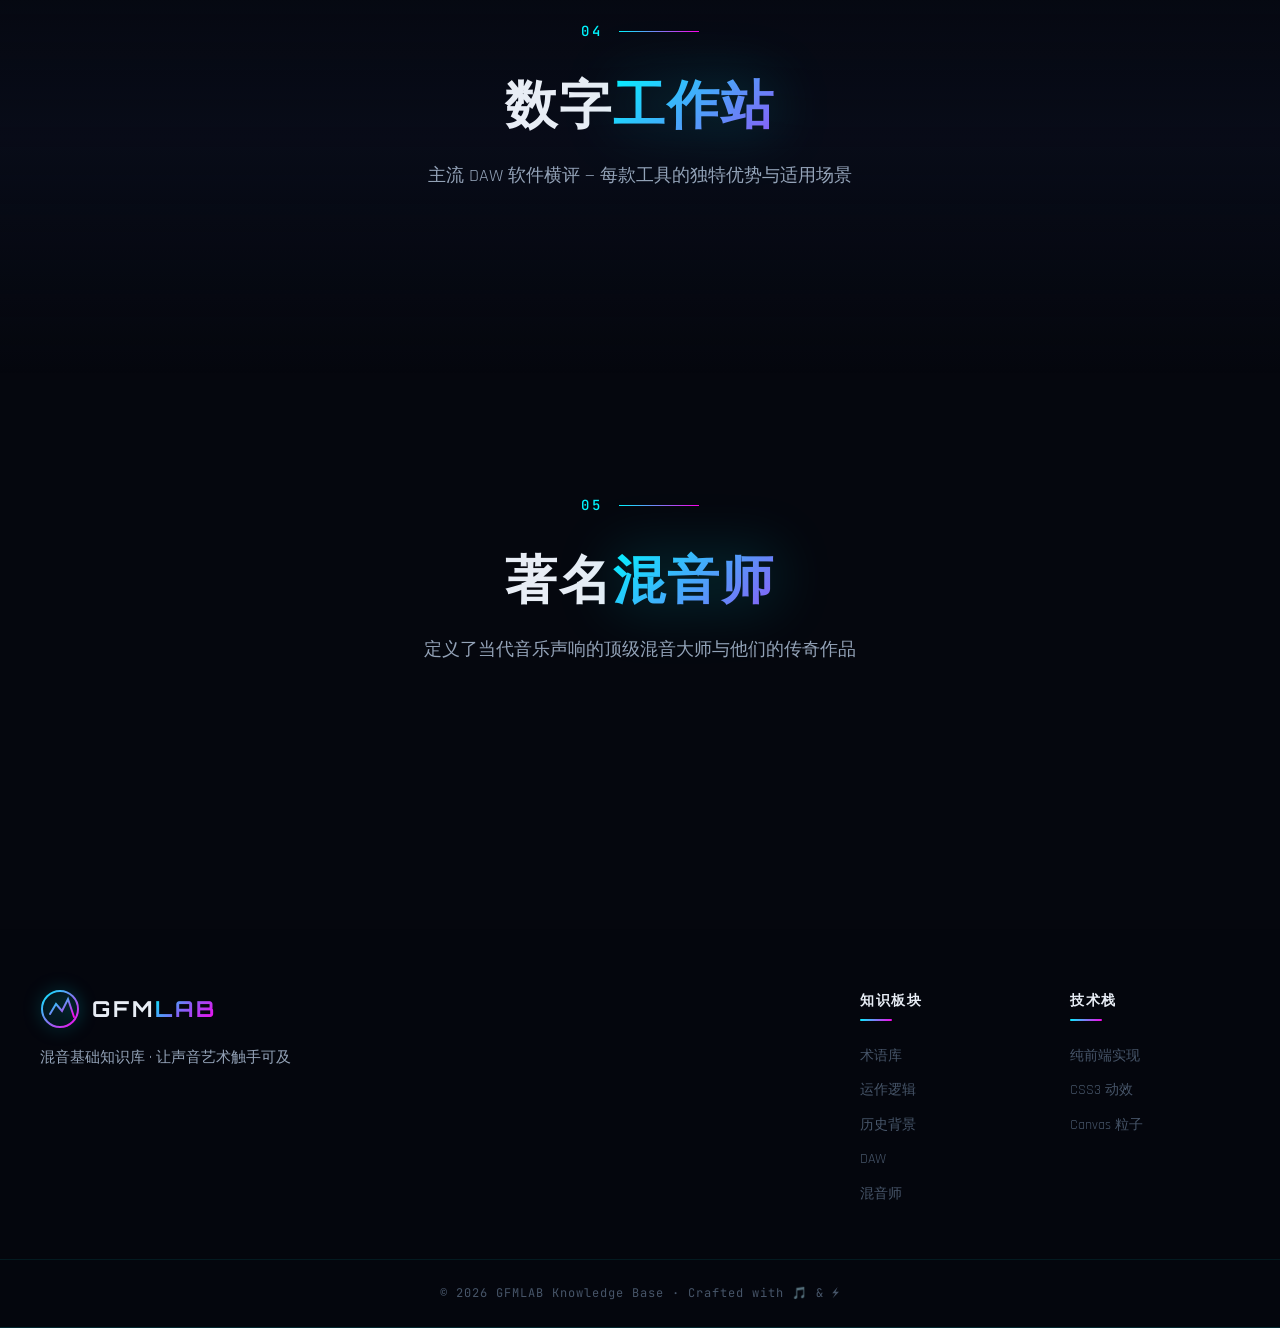
==== commit c112a22b: "rename: MIXLAB -> GFMLAB 全站品牌名更换" ====
--- a/index.html
+++ b/index.html
@@ -3,7 +3,7 @@
 <head>
     <meta charset="UTF-8">
     <meta name="viewport" content="width=device-width, initial-scale=1.0">
-    <title>MIXLAB | 混音基础知识库</title>
+    <title>GFMLAB | 混音基础知识库</title>
     <link rel="stylesheet" href="style.css">
     <link href="https://fonts.googleapis.com/css2?family=Orbitron:wght@400;500;600;700;800;900&family=Rajdhani:wght@300;400;500;600;700&family=JetBrains+Mono:wght@300;400;500&display=swap" rel="stylesheet">
 </head>
@@ -24,7 +24,7 @@
                         </linearGradient>
                     </defs>
                 </svg>
-                <span class="logo-text">MIX<span class="logo-accent">LAB</span></span>
+                <span class="logo-text">GFM<span class="logo-accent">LAB</span></span>
             </div>
             <ul class="nav-links">
                 <li><a href="#hero" class="nav-link active">首页</a></li>
@@ -202,7 +202,7 @@
                             </linearGradient>
                         </defs>
                     </svg>
-                    <span class="logo-text">MIX<span class="logo-accent">LAB</span></span>
+                    <span class="logo-text">GFM<span class="logo-accent">LAB</span></span>
                 </div>
                 <p class="footer-desc">混音基础知识库 · 让声音艺术触手可及</p>
             </div>
@@ -224,7 +224,7 @@
             </div>
         </div>
         <div class="footer-bottom">
-            <span>© 2026 MIXLAB Knowledge Base · Crafted with 🎵 & ⚡</span>
+            <span>© 2026 GFMLAB Knowledge Base · Crafted with 🎵 & ⚡</span>
         </div>
     </footer>
 
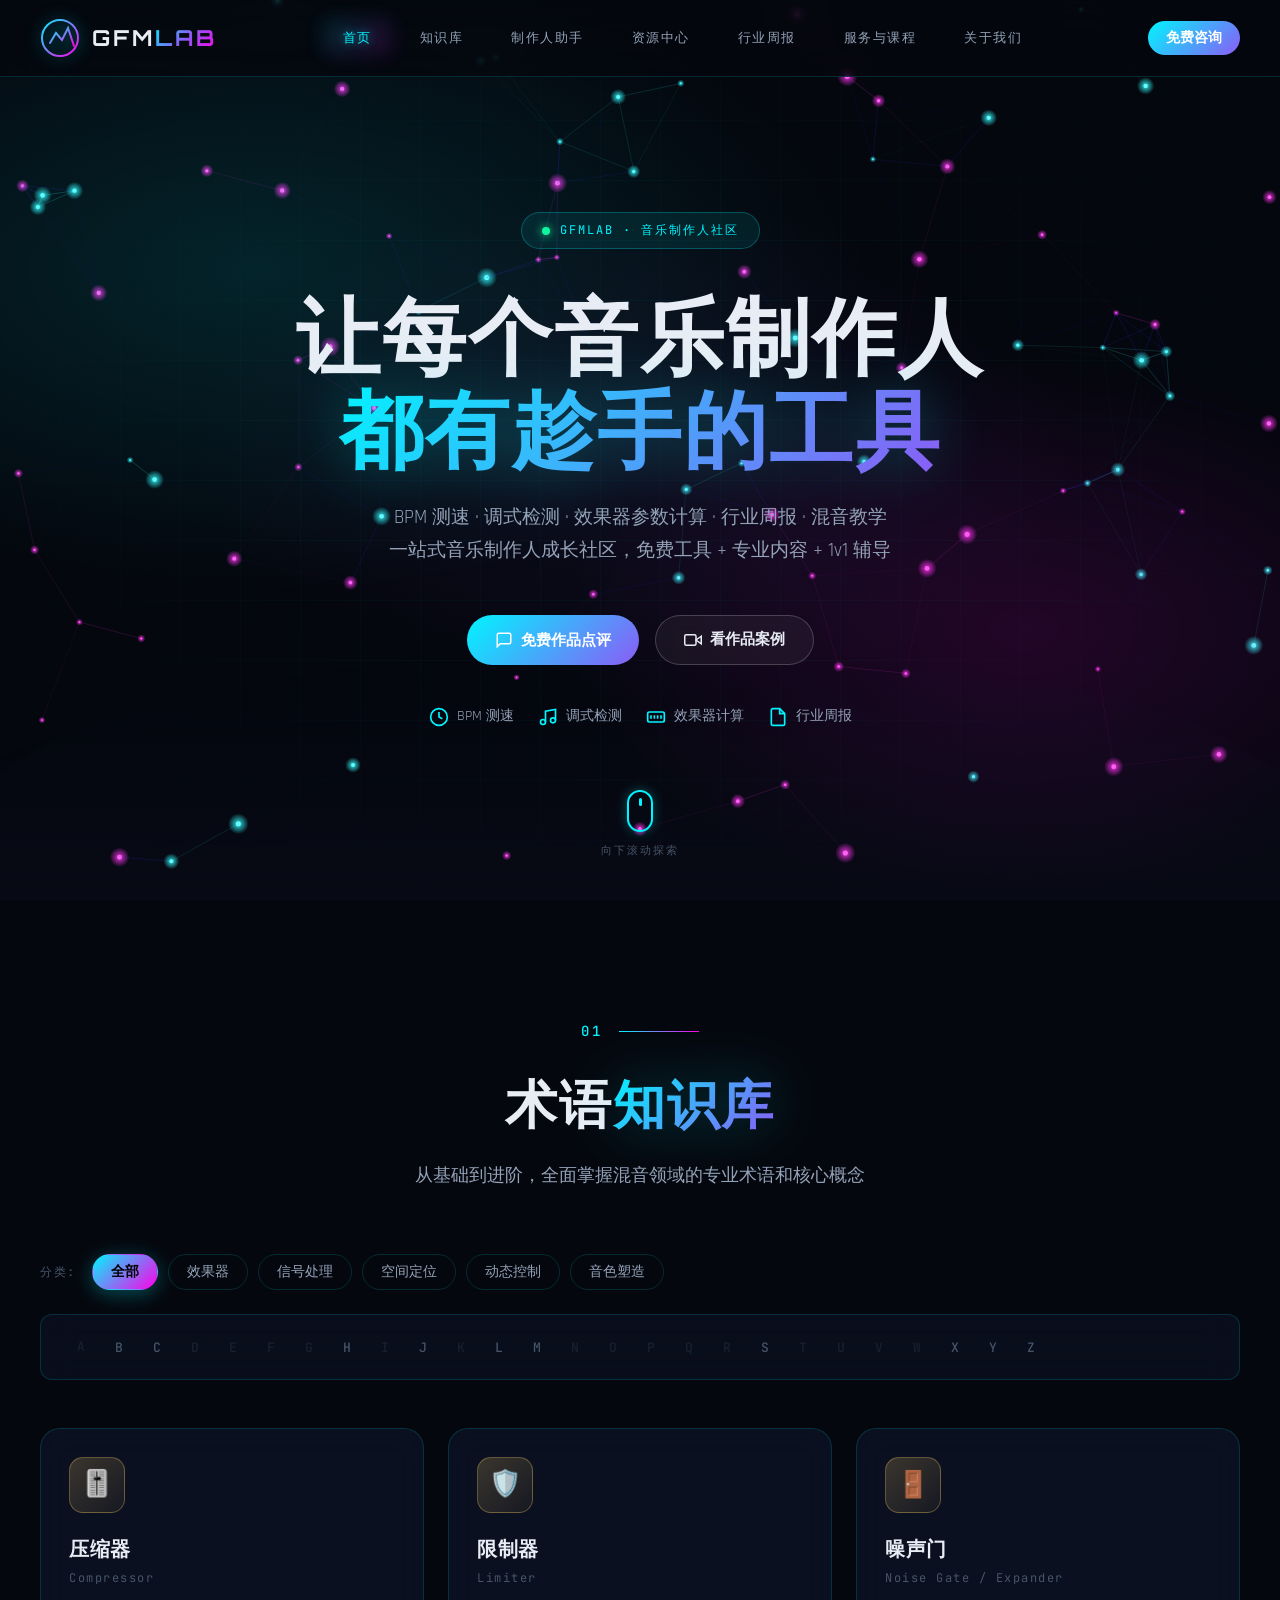
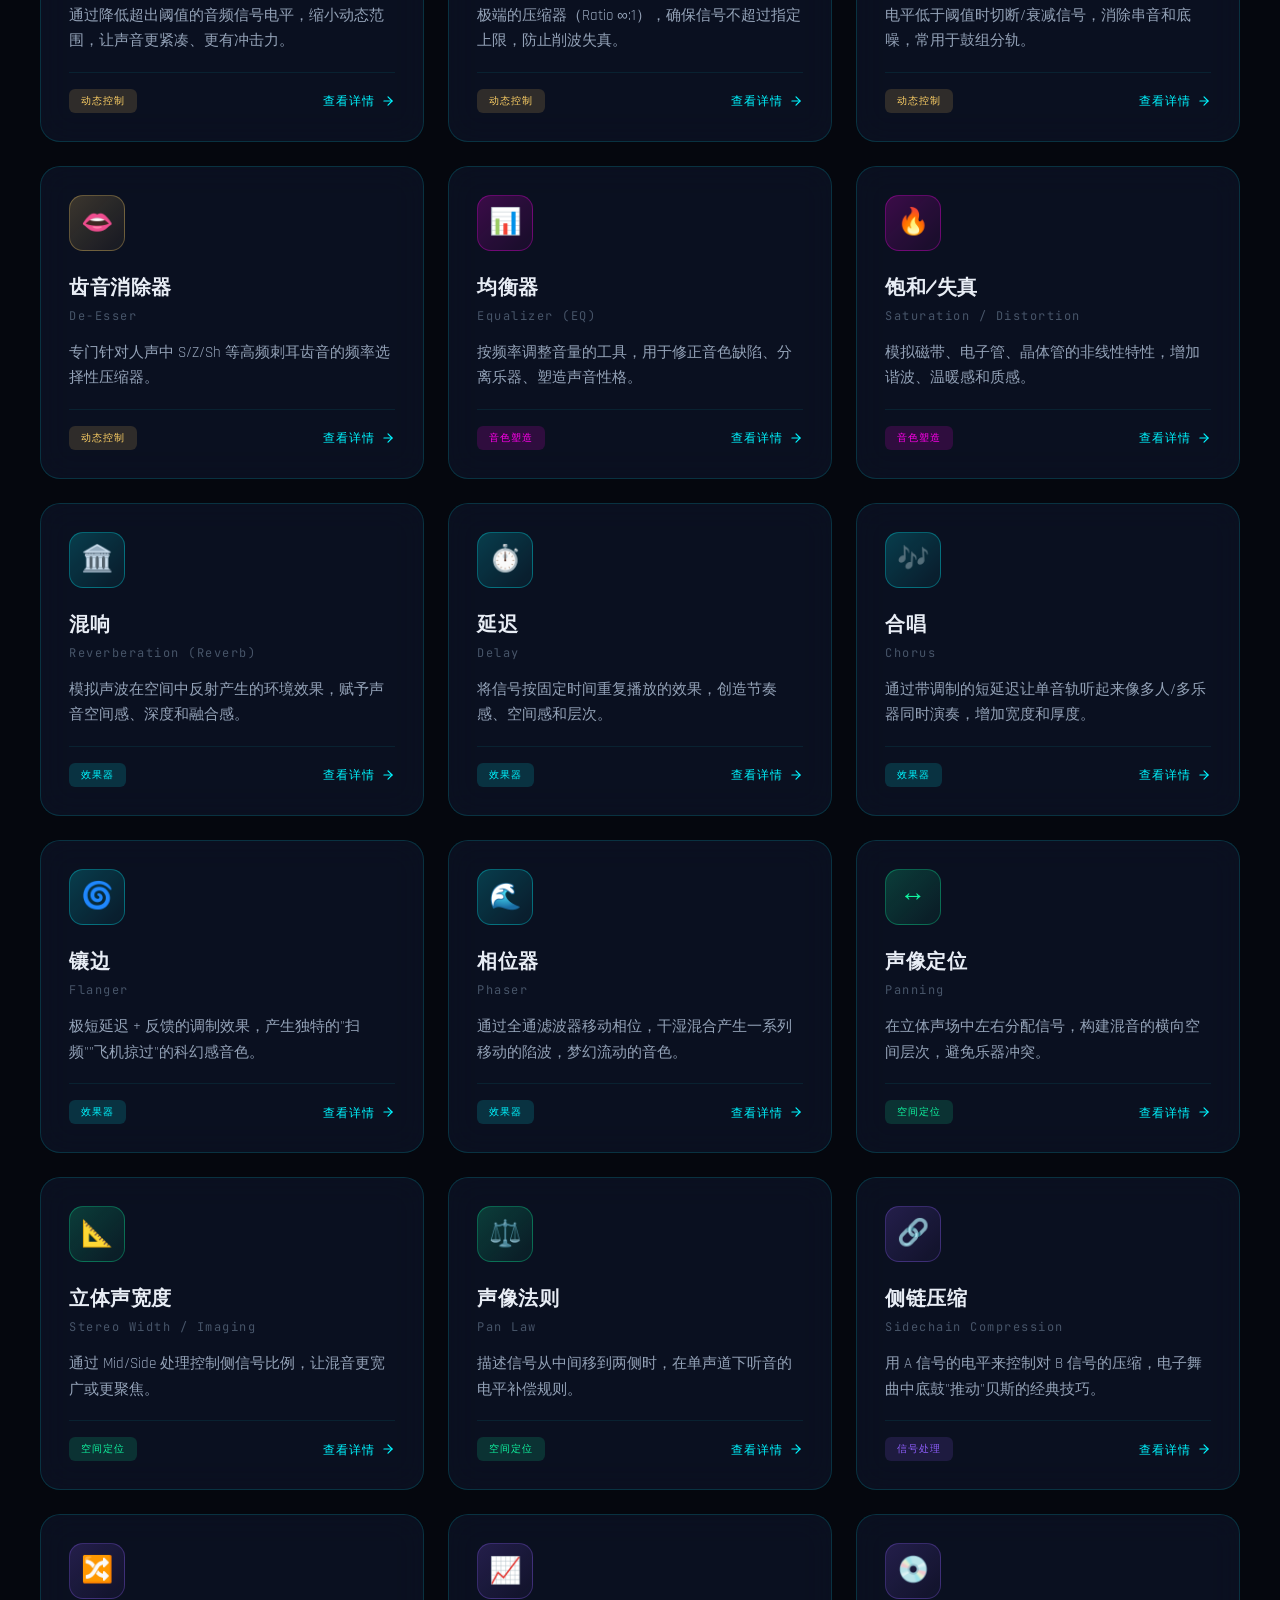
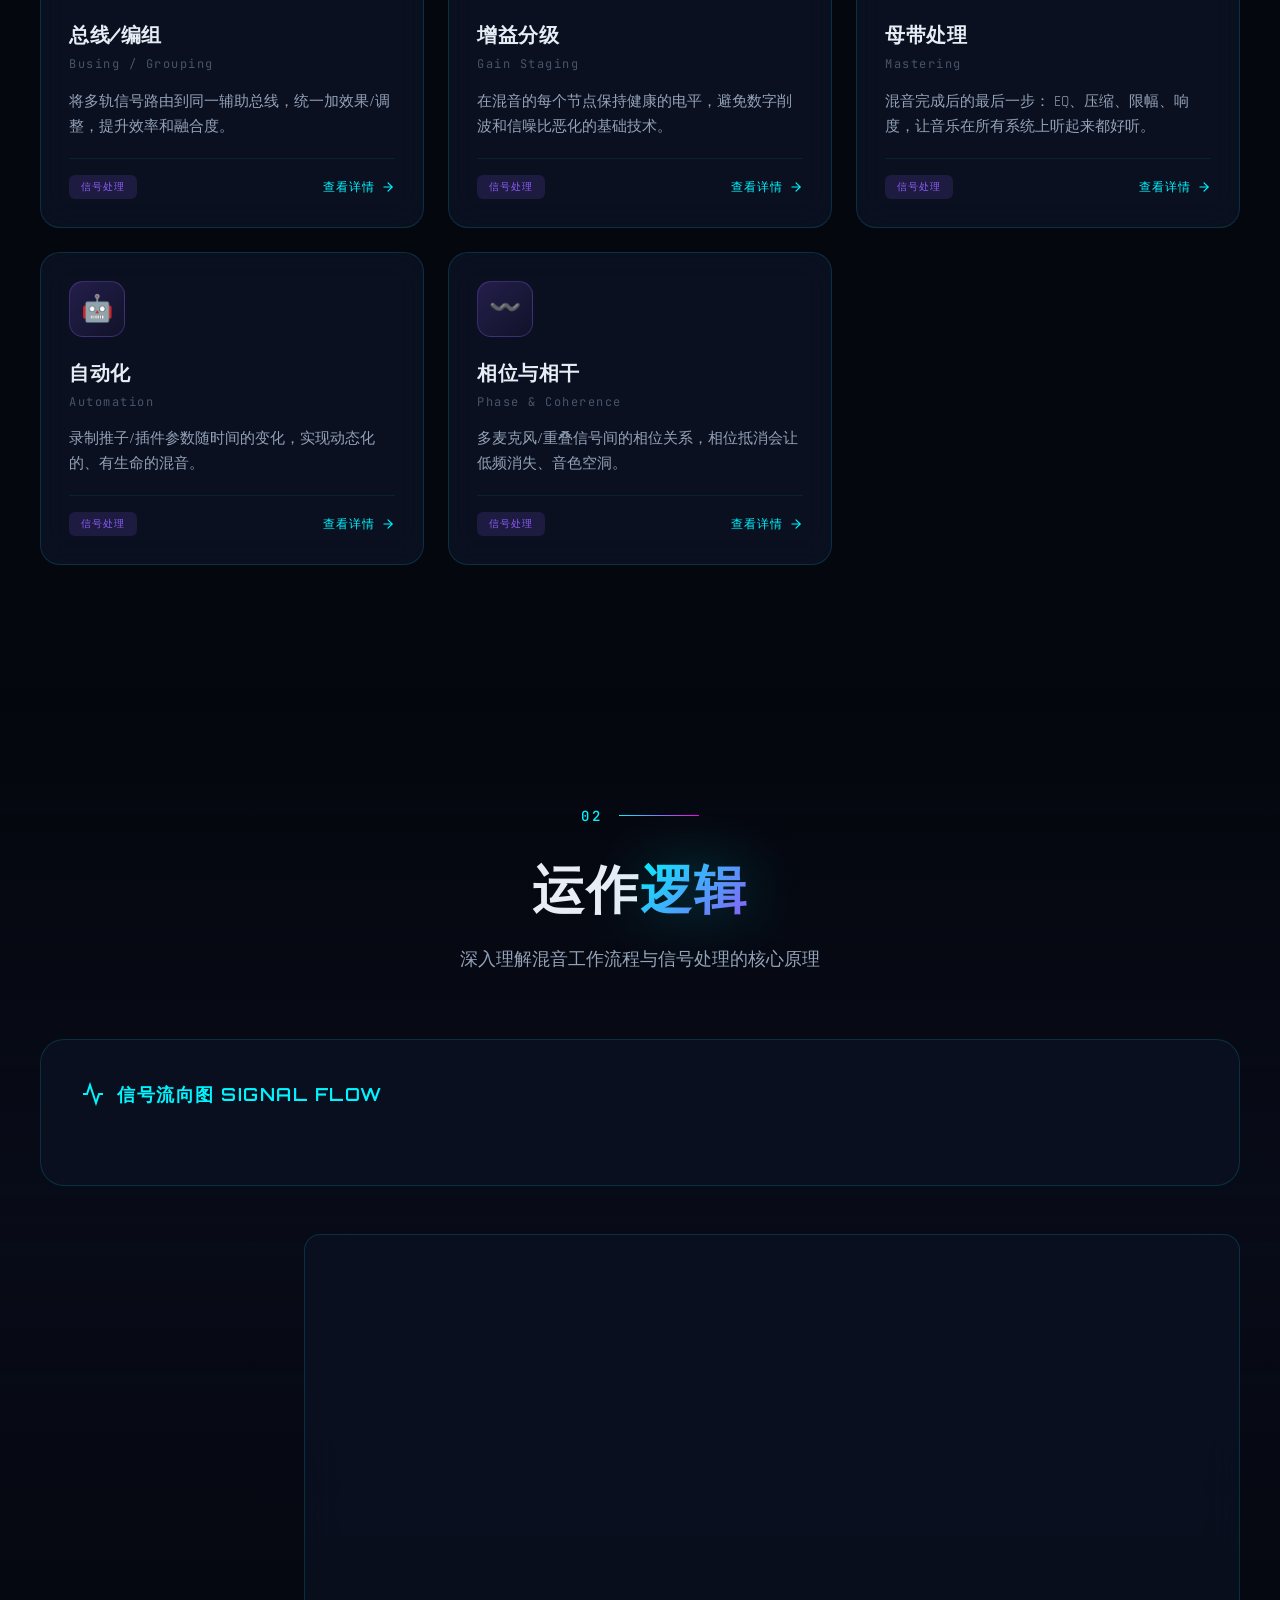
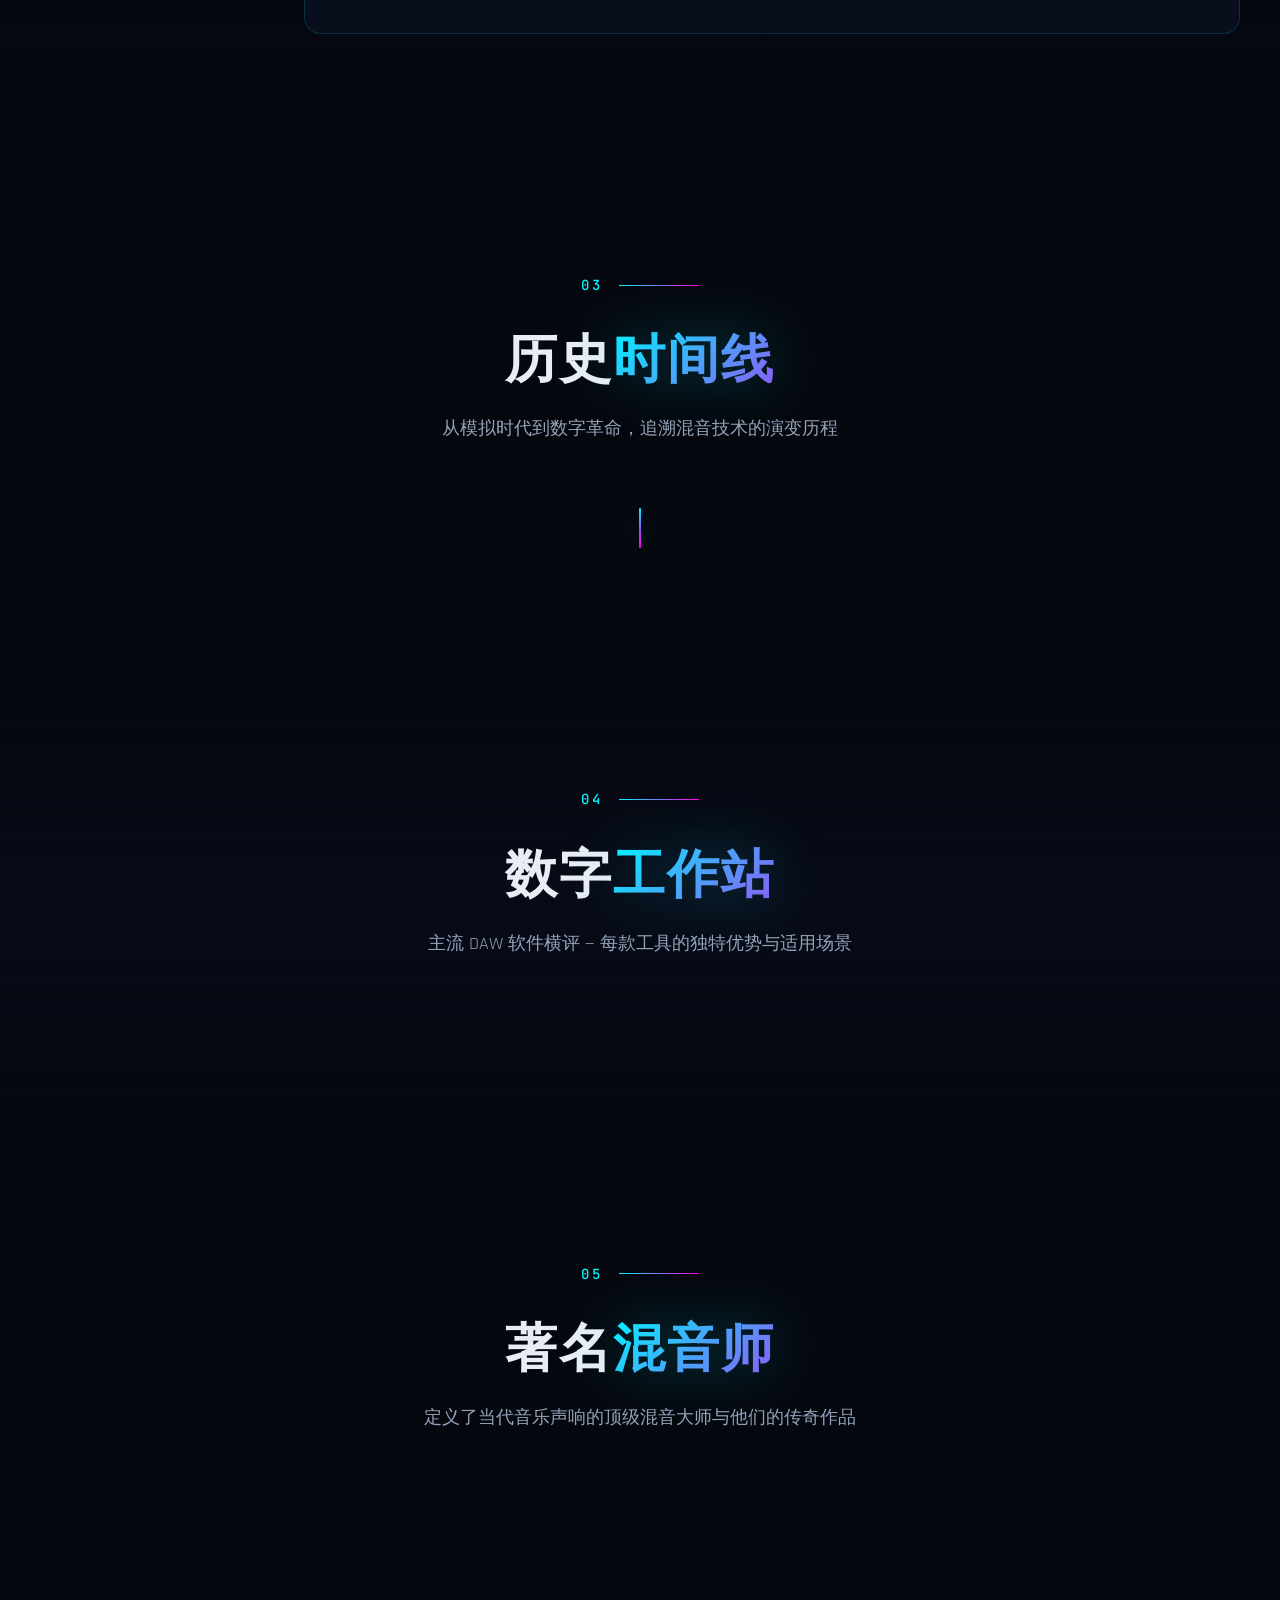
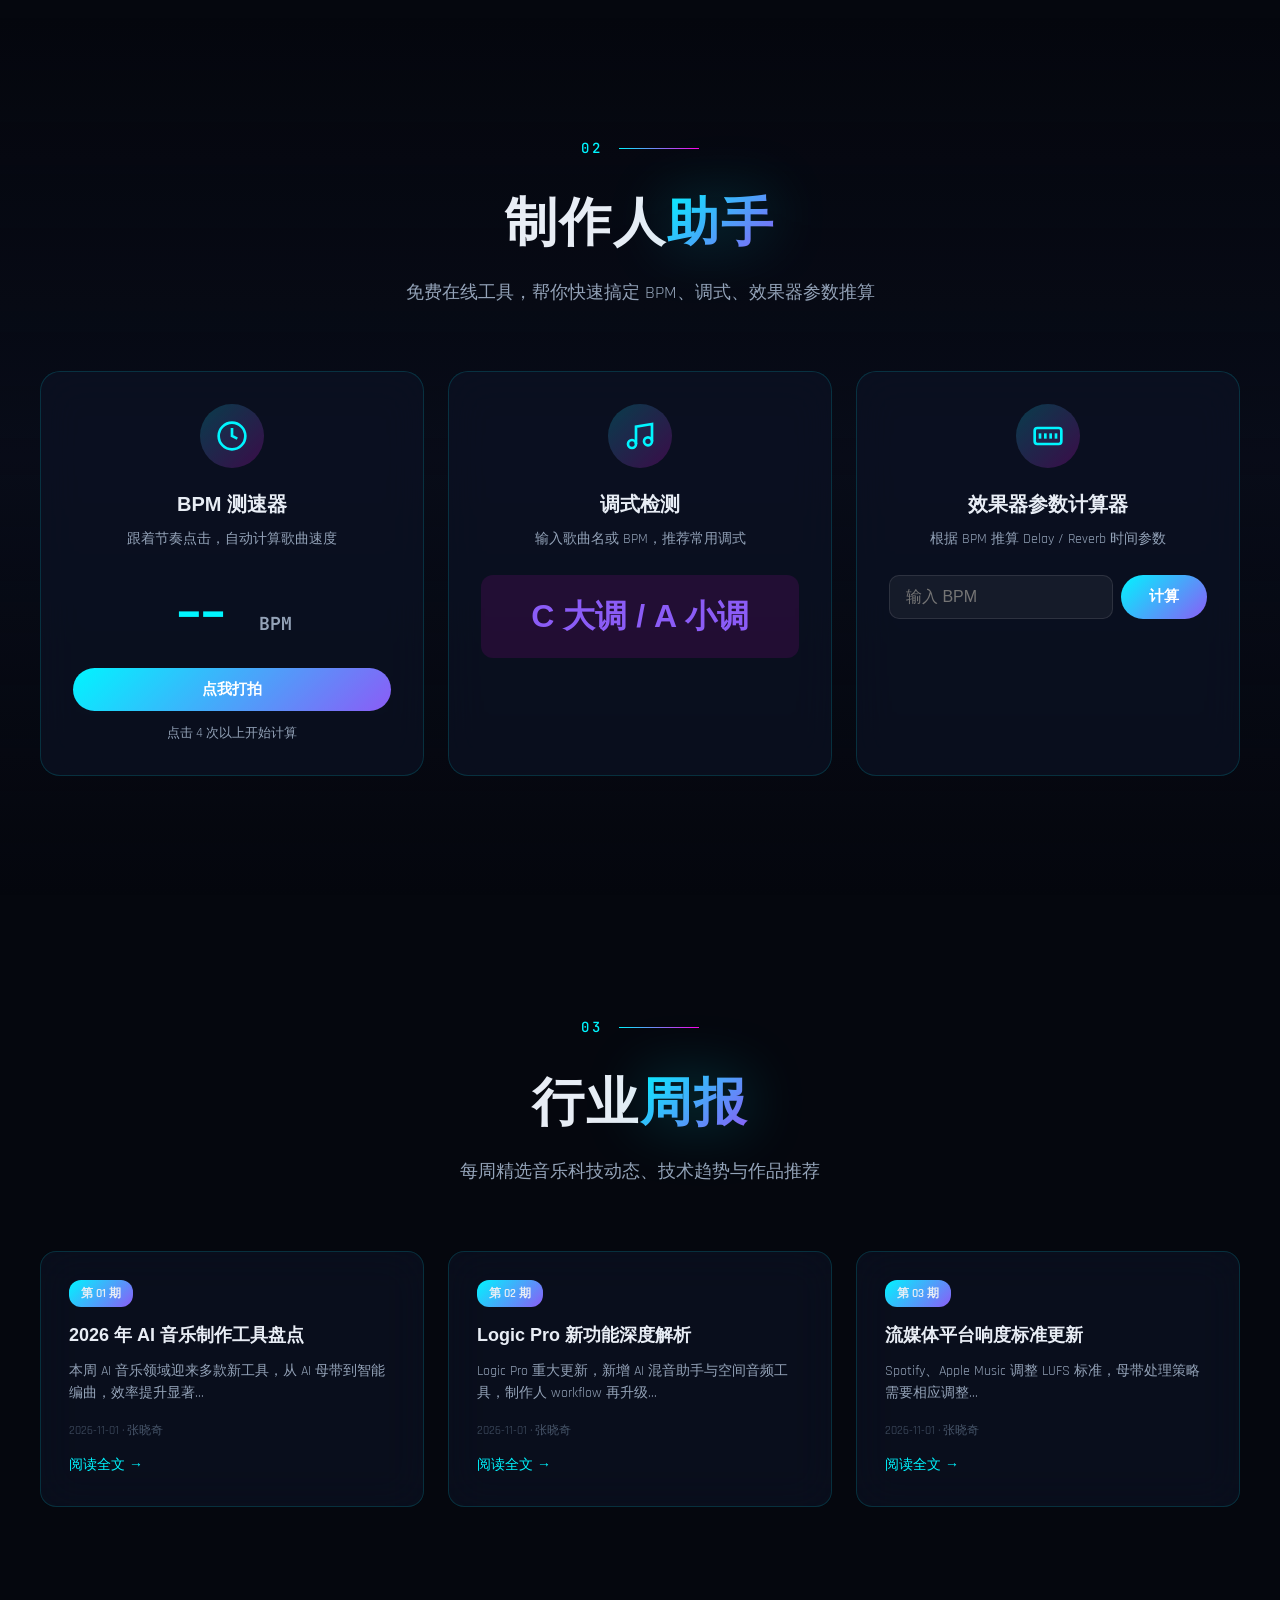
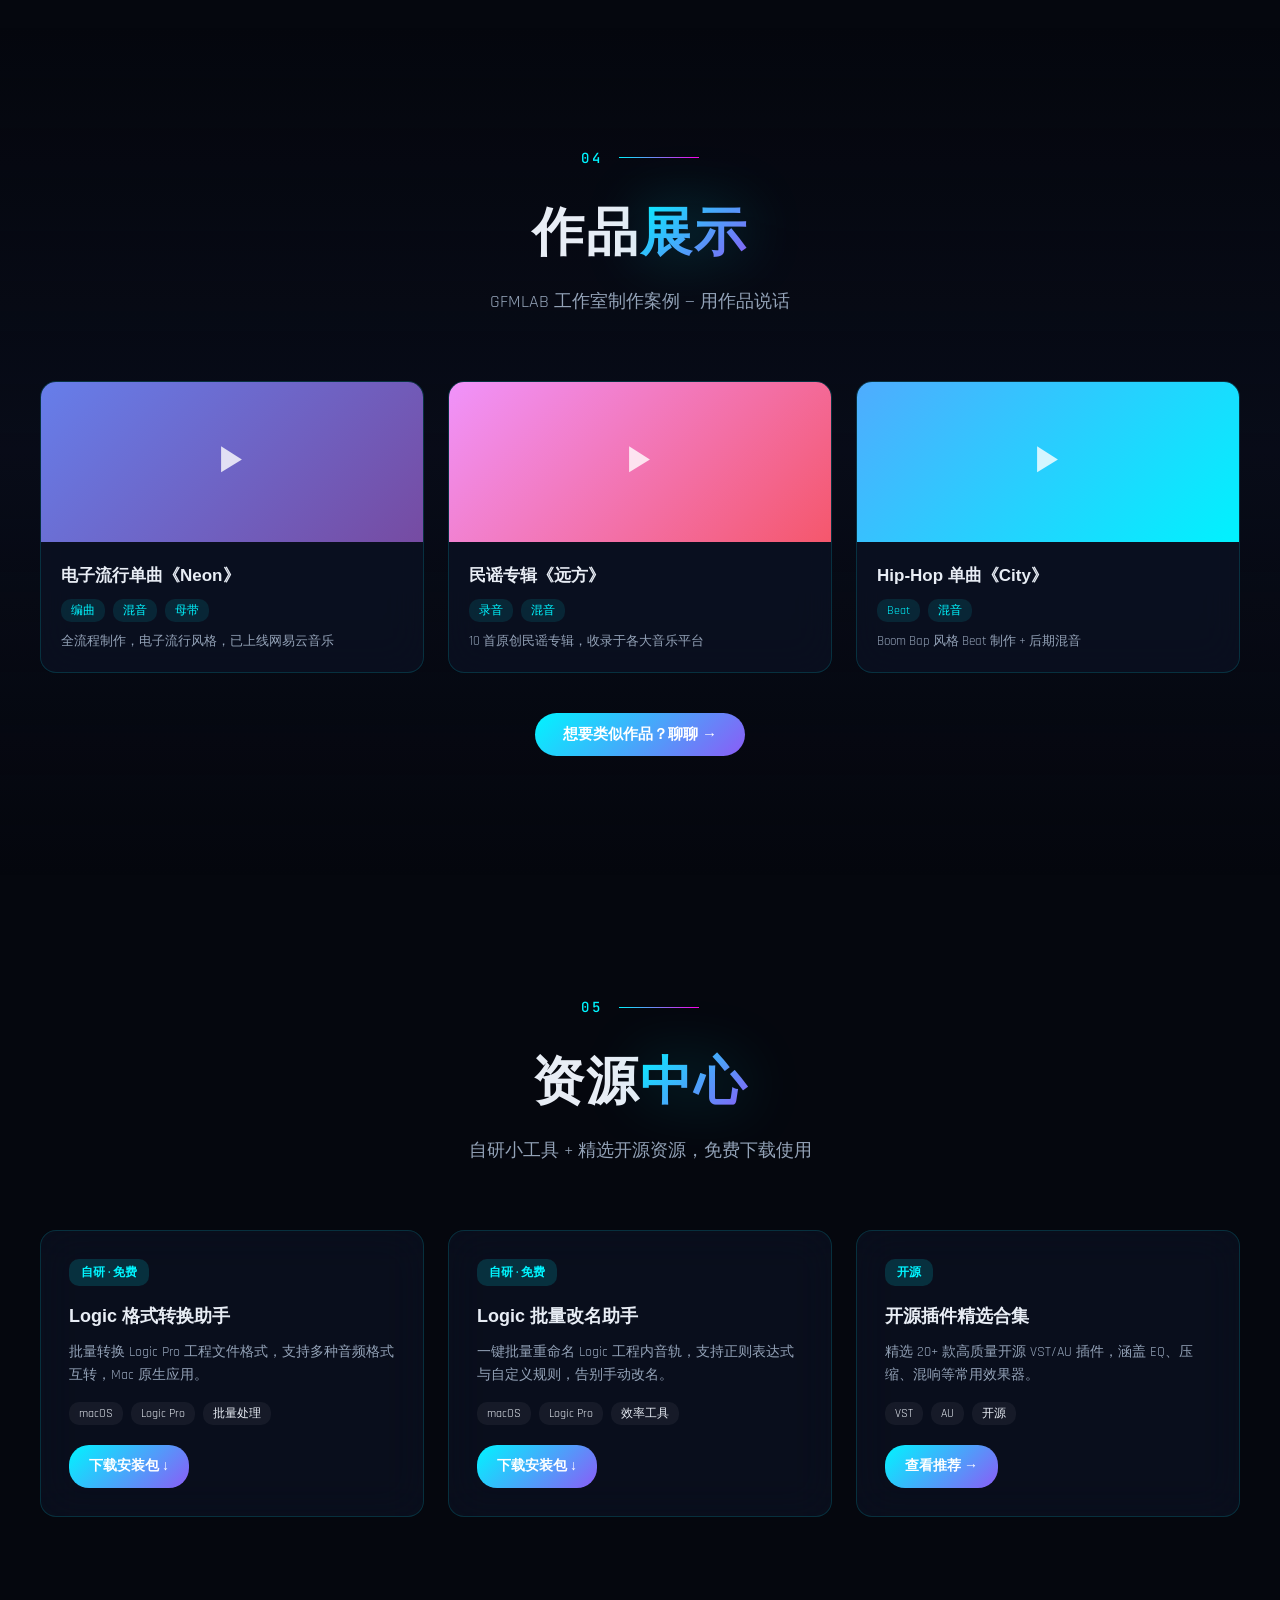
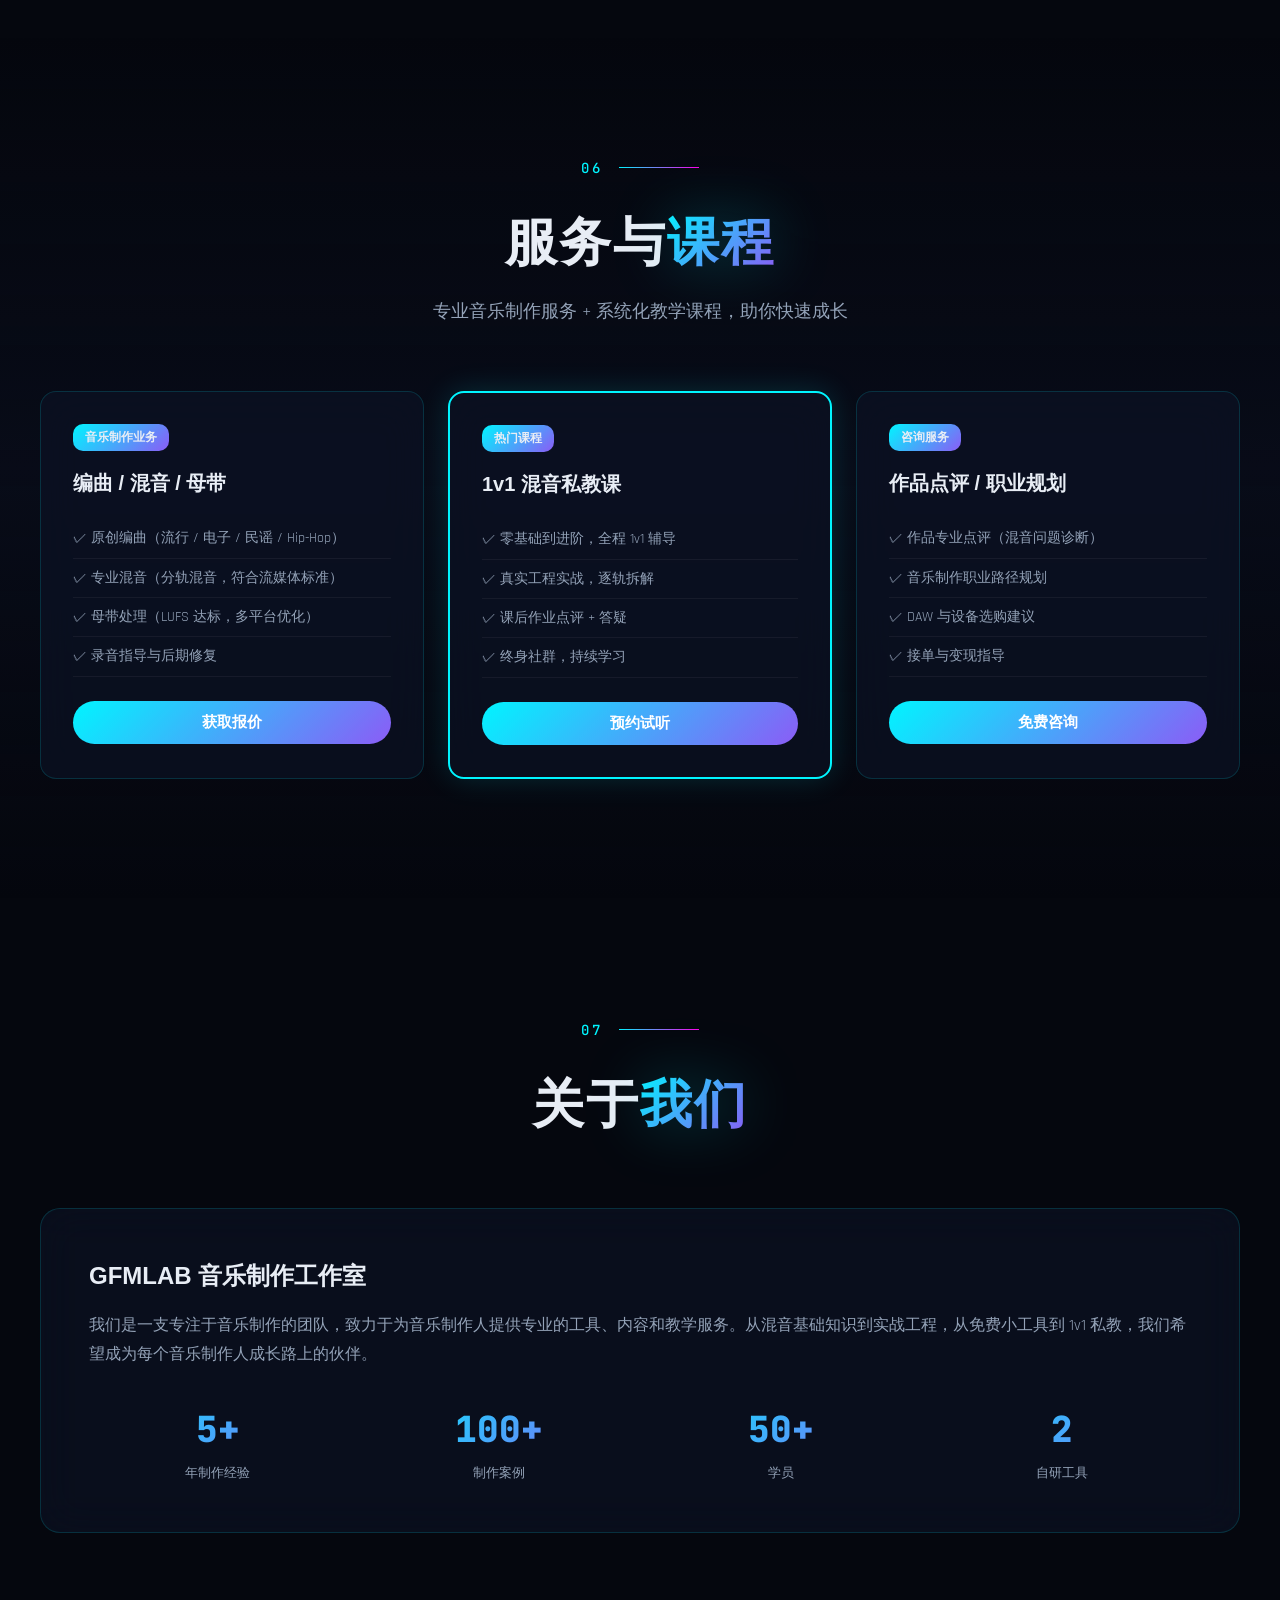
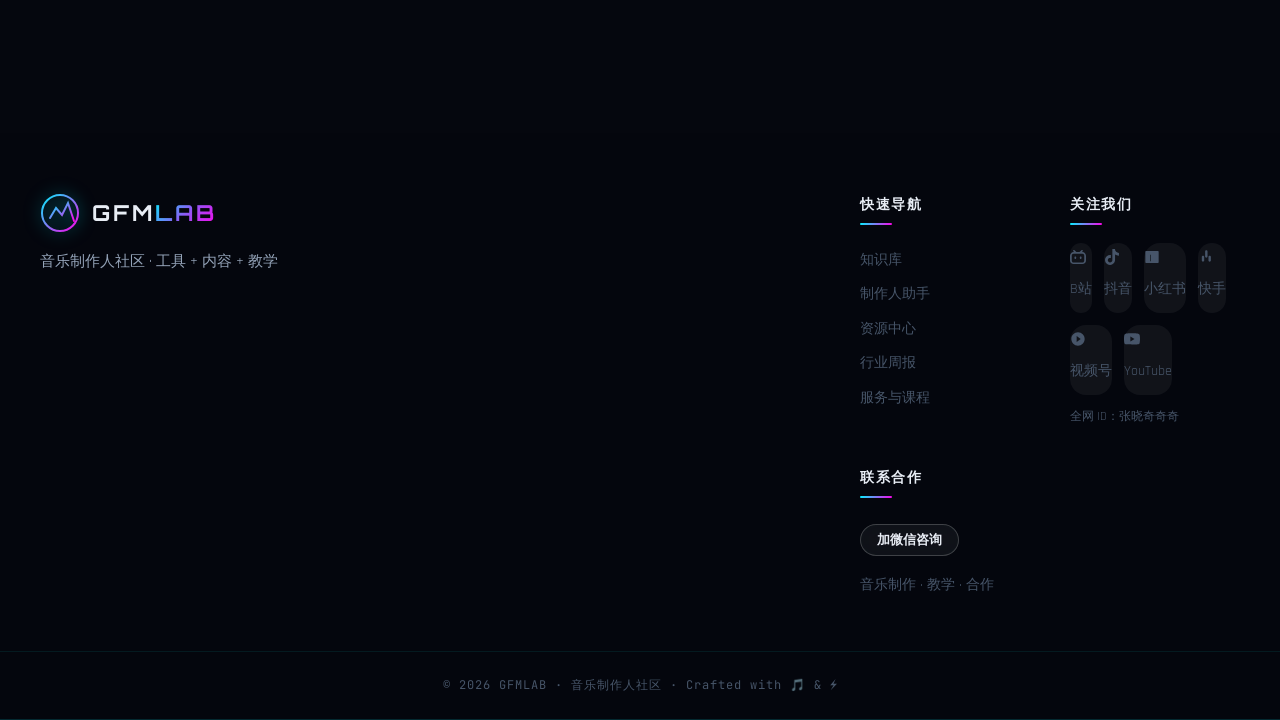
==== commit ef419b27: "feat: 重构网站结构 - 新增制作人助手/周报/作品/资源/服务/联系板块" ====
--- a/index.html
+++ b/index.html
@@ -28,12 +28,14 @@
             </div>
             <ul class="nav-links">
                 <li><a href="#hero" class="nav-link active">首页</a></li>
-                <li><a href="#terminology" class="nav-link">术语库</a></li>
-                <li><a href="#mechanics" class="nav-link">运作逻辑</a></li>
-                <li><a href="#history" class="nav-link">历史背景</a></li>
-                <li><a href="#daw" class="nav-link">DAW</a></li>
-                <li><a href="#engineers" class="nav-link">混音师</a></li>
+                <li><a href="#knowledge" class="nav-link">知识库</a></li>
+                <li><a href="#assistant" class="nav-link">制作人助手</a></li>
+                <li><a href="#resources" class="nav-link">资源中心</a></li>
+                <li><a href="#weekly" class="nav-link">行业周报</a></li>
+                <li><a href="#services" class="nav-link">服务与课程</a></li>
+                <li><a href="#about" class="nav-link">关于我们</a></li>
             </ul>
+            <button class="nav-cta" onclick="openContactModal()">免费咨询</button>
             <button class="nav-toggle" id="navToggle">
                 <span></span><span></span><span></span>
             </button>
@@ -52,34 +54,43 @@
         <div class="hero-content">
             <div class="hero-badge">
                 <span class="badge-dot"></span>
-                <span class="badge-text">AUDIO ENGINEERING KNOWLEDGE BASE v2.0</span>
+                <span class="badge-text">GFMLAB · 音乐制作人社区</span>
             </div>
             <h1 class="hero-title">
-                <span class="title-line">探索声音的</span>
-                <span class="title-gradient">无限维度</span>
+                <span class="title-line">让每个音乐制作人</span>
+                <span class="title-gradient">都有趁手的工具</span>
             </h1>
             <p class="hero-subtitle">
-                混音（Mixing）是音乐制作中最关键的艺术与科学——<br>
-                将无数独立的音轨编织成一个完整、平衡、富有情感的听觉体验。
+                BPM 测速 · 调式检测 · 效果器参数计算 · 行业周报 · 混音教学<br>
+                一站式音乐制作人成长社区，免费工具 + 专业内容 + 1v1 辅导
             </p>
-            <div class="search-container">
-                <div class="search-box glass">
-                    <svg class="search-icon" viewBox="0 0 24 24" fill="none" stroke="currentColor" stroke-width="2">
-                        <circle cx="11" cy="11" r="8"/>
-                        <path d="m21 21-4.35-4.35"/>
-                    </svg>
-                    <input type="text" id="searchInput" placeholder="搜索混音术语、技术、历史..." autocomplete="off">
-                    <button class="search-btn" id="searchBtn">搜索</button>
-                </div>
-                <div class="search-suggestions" id="searchSuggestions"></div>
-            </div>
-            <div class="hero-tags">
-                <span class="tag">热门词条:</span>
-                <button class="tag-btn" data-search="均衡器">EQ 均衡器</button>
-                <button class="tag-btn" data-search="压缩器">Compressor 压缩</button>
-                <button class="tag-btn" data-search="混响">Reverb 混响</button>
-                <button class="tag-btn" data-search="声像">Panning 声像</button>
-                <button class="tag-btn" data-search="母带">Mastering 母带</button>
+            <div class="hero-cta">
+                <button class="btn btn-primary" onclick="openContactModal()">
+                    <svg viewBox="0 0 24 24" fill="none" stroke="currentColor" stroke-width="2"><path d="M21 15a2 2 0 0 1-2 2H7l-4 4V5a2 2 0 0 1 2-2h14a2 2 0 0 1 2 2z"/></svg>
+                    免费作品点评
+                </button>
+                <a href="#portfolio" class="btn btn-ghost">
+                    <svg viewBox="0 0 24 24" fill="none" stroke="currentColor" stroke-width="2"><polygon points="23 7 16 12 23 17 23 7"/><rect x="1" y="5" width="15" height="14" rx="2" ry="2"/></svg>
+                    看作品案例
+                </a>
+            </div>
+            <div class="hero-features">
+                <div class="hero-feature">
+                    <svg viewBox="0 0 24 24" fill="none" stroke="currentColor" stroke-width="2"><circle cx="12" cy="12" r="10"/><polyline points="12 6 12 12 16 14"/></svg>
+                    BPM 测速
+                </div>
+                <div class="hero-feature">
+                    <svg viewBox="0 0 24 24" fill="none" stroke="currentColor" stroke-width="2"><path d="M9 18V5l12-2v13"/><circle cx="6" cy="18" r="3"/><circle cx="18" cy="16" r="3"/></svg>
+                    调式检测
+                </div>
+                <div class="hero-feature">
+                    <svg viewBox="0 0 24 24" fill="none" stroke="currentColor" stroke-width="2"><rect x="2" y="6" width="20" height="12" rx="2"/><line x1="6" y1="10" x2="6" y2="14"/><line x1="10" y1="10" x2="10" y2="14"/><line x1="14" y1="10" x2="14" y2="14"/><line x1="18" y1="10" x2="18" y2="14"/></svg>
+                    效果器计算
+                </div>
+                <div class="hero-feature">
+                    <svg viewBox="0 0 24 24" fill="none" stroke="currentColor" stroke-width="2"><path d="M14 2H6a2 2 0 0 0-2 2v16a2 2 0 0 0 2 2h12a2 2 0 0 0 2-2V8z"/><polyline points="14 2 14 8 20 8"/></svg>
+                    行业周报
+                </div>
             </div>
         </div>
         <div class="scroll-indicator">
@@ -90,7 +101,7 @@
         </div>
     </section>
 
-    <section id="terminology" class="section">
+    <section id="knowledge" class="section">
         <div class="container">
             <div class="section-header">
                 <div class="section-meta">
@@ -187,6 +198,260 @@
             <div class="engineer-grid" id="engineerGrid"></div>
         </div>
     </section>
+
+    <!-- 制作人助手 -->
+    <section id="assistant" class="section section-alt">
+        <div class="container">
+            <div class="section-header">
+                <div class="section-meta">
+                    <span class="section-num">02</span>
+                    <div class="section-line"></div>
+                </div>
+                <h2 class="section-title">制作人<span class="title-gradient">助手</span></h2>
+                <p class="section-desc">免费在线工具，帮你快速搞定 BPM、调式、效果器参数推算</p>
+            </div>
+            <div class="assistant-grid">
+                <!-- BPM 测速 -->
+                <div class="tool-card glass">
+                    <div class="tool-icon">
+                        <svg viewBox="0 0 24 24" fill="none" stroke="currentColor" stroke-width="2"><circle cx="12" cy="12" r="10"/><polyline points="12 6 12 12 16 14"/></svg>
+                    </div>
+                    <h3 class="tool-title">BPM 测速器</h3>
+                    <p class="tool-desc">跟着节奏点击，自动计算歌曲速度</p>
+                    <div class="bpm-display" id="bpmDisplay">-- <span>BPM</span></div>
+                    <button class="btn btn-primary btn-block" id="bpmTapBtn">点我打拍</button>
+                    <div class="bpm-info" id="bpmInfo">点击 4 次以上开始计算</div>
+                </div>
+                <!-- 调式检测 -->
+                <div class="tool-card glass">
+                    <div class="tool-icon">
+                        <svg viewBox="0 0 24 24" fill="none" stroke="currentColor" stroke-width="2"><path d="M9 18V5l12-2v13"/><circle cx="6" cy="18" r="3"/><circle cx="18" cy="16" r="3"/></svg>
+                    </div>
+                    <h3 class="tool-title">调式检测</h3>
+                    <p class="tool-desc">输入歌曲名或 BPM，推荐常用调式</p>
+                    <div class="key-display" id="keyDisplay">C 大调 / A 小调</div>
+                    <div class="key-list" id="keyList"></div>
+                </div>
+                <!-- 效果器计算器 -->
+                <div class="tool-card glass">
+                    <div class="tool-icon">
+                        <svg viewBox="0 0 24 24" fill="none" stroke="currentColor" stroke-width="2"><rect x="2" y="6" width="20" height="12" rx="2"/><line x1="6" y1="10" x2="6" y2="14"/><line x1="10" y1="10" x2="10" y2="14"/><line x1="14" y1="10" x2="14" y2="14"/><line x1="18" y1="10" x2="18" y2="14"/></svg>
+                    </div>
+                    <h3 class="tool-title">效果器参数计算器</h3>
+                    <p class="tool-desc">根据 BPM 推算 Delay / Reverb 时间参数</p>
+                    <div class="calc-input">
+                        <input type="number" id="bpmInput" placeholder="输入 BPM" min="40" max="240">
+                        <button class="btn btn-primary" onclick="calcFxParams()">计算</button>
+                    </div>
+                    <div class="calc-result" id="calcResult"></div>
+                </div>
+            </div>
+        </div>
+    </section>
+
+    <!-- 行业周报 -->
+    <section id="weekly" class="section">
+        <div class="container">
+            <div class="section-header">
+                <div class="section-meta">
+                    <span class="section-num">03</span>
+                    <div class="section-line"></div>
+                </div>
+                <h2 class="section-title">行业<span class="title-gradient">周报</span></h2>
+                <p class="section-desc">每周精选音乐科技动态、技术趋势与作品推荐</p>
+            </div>
+            <div class="weekly-grid" id="weeklyGrid">
+                <div class="weekly-card glass">
+                    <div class="weekly-issue">第 01 期</div>
+                    <h3 class="weekly-title">2026 年 AI 音乐制作工具盘点</h3>
+                    <p class="weekly-summary">本周 AI 音乐领域迎来多款新工具，从 AI 母带到智能编曲，效率提升显著...</p>
+                    <div class="weekly-meta">2026-11-01 · 张晓奇</div>
+                    <a href="#" class="weekly-link">阅读全文 →</a>
+                </div>
+                <div class="weekly-card glass">
+                    <div class="weekly-issue">第 02 期</div>
+                    <h3 class="weekly-title">Logic Pro 新功能深度解析</h3>
+                    <p class="weekly-summary">Logic Pro 重大更新，新增 AI 混音助手与空间音频工具，制作人 workflow 再升级...</p>
+                    <div class="weekly-meta">2026-11-01 · 张晓奇</div>
+                    <a href="#" class="weekly-link">阅读全文 →</a>
+                </div>
+                <div class="weekly-card glass">
+                    <div class="weekly-issue">第 03 期</div>
+                    <h3 class="weekly-title">流媒体平台响度标准更新</h3>
+                    <p class="weekly-summary">Spotify、Apple Music 调整 LUFS 标准，母带处理策略需要相应调整...</p>
+                    <div class="weekly-meta">2026-11-01 · 张晓奇</div>
+                    <a href="#" class="weekly-link">阅读全文 →</a>
+                </div>
+            </div>
+        </div>
+    </section>
+
+    <!-- 作品展示墙 -->
+    <section id="portfolio" class="section section-alt">
+        <div class="container">
+            <div class="section-header">
+                <div class="section-meta">
+                    <span class="section-num">04</span>
+                    <div class="section-line"></div>
+                </div>
+                <h2 class="section-title">作品<span class="title-gradient">展示</span></h2>
+                <p class="section-desc">GFMLAB 工作室制作案例 — 用作品说话</p>
+            </div>
+            <div class="portfolio-grid" id="portfolioGrid">
+                <div class="portfolio-card glass">
+                    <div class="portfolio-cover" style="background:linear-gradient(135deg,#667eea,#764ba2)"></div>
+                    <div class="portfolio-info">
+                        <h3>电子流行单曲《Neon》</h3>
+                        <div class="portfolio-tags"><span>编曲</span><span>混音</span><span>母带</span></div>
+                        <p>全流程制作，电子流行风格，已上线网易云音乐</p>
+                    </div>
+                </div>
+                <div class="portfolio-card glass">
+                    <div class="portfolio-cover" style="background:linear-gradient(135deg,#f093fb,#f5576c)"></div>
+                    <div class="portfolio-info">
+                        <h3>民谣专辑《远方》</h3>
+                        <div class="portfolio-tags"><span>录音</span><span>混音</span></div>
+                        <p>10 首原创民谣专辑，收录于各大音乐平台</p>
+                    </div>
+                </div>
+                <div class="portfolio-card glass">
+                    <div class="portfolio-cover" style="background:linear-gradient(135deg,#4facfe,#00f2fe)"></div>
+                    <div class="portfolio-info">
+                        <h3>Hip-Hop 单曲《City》</h3>
+                        <div class="portfolio-tags"><span>Beat</span><span>混音</span></div>
+                        <p>Boom Bap 风格 Beat 制作 + 后期混音</p>
+                    </div>
+                </div>
+            </div>
+            <div class="section-cta">
+                <button class="btn btn-primary" onclick="openContactModal()">想要类似作品？聊聊 →</button>
+            </div>
+        </div>
+    </section>
+
+    <!-- 资源中心 -->
+    <section id="resources" class="section">
+        <div class="container">
+            <div class="section-header">
+                <div class="section-meta">
+                    <span class="section-num">05</span>
+                    <div class="section-line"></div>
+                </div>
+                <h2 class="section-title">资源<span class="title-gradient">中心</span></h2>
+                <p class="section-desc">自研小工具 + 精选开源资源，免费下载使用</p>
+            </div>
+            <div class="resources-grid" id="resourcesGrid">
+                <div class="resource-card glass">
+                    <div class="resource-badge">自研 · 免费</div>
+                    <h3 class="resource-title">Logic 格式转换助手</h3>
+                    <p class="resource-desc">批量转换 Logic Pro 工程文件格式，支持多种音频格式互转，Mac 原生应用。</p>
+                    <div class="resource-tags"><span>macOS</span><span>Logic Pro</span><span>批量处理</span></div>
+                    <a href="#" class="resource-download" onclick="alert('百度网盘链接即将上线，敬请期待')">下载安装包 ↓</a>
+                </div>
+                <div class="resource-card glass">
+                    <div class="resource-badge">自研 · 免费</div>
+                    <h3 class="resource-title">Logic 批量改名助手</h3>
+                    <p class="resource-desc">一键批量重命名 Logic 工程内音轨，支持正则表达式与自定义规则，告别手动改名。</p>
+                    <div class="resource-tags"><span>macOS</span><span>Logic Pro</span><span>效率工具</span></div>
+                    <a href="#" class="resource-download" onclick="alert('百度网盘链接即将上线，敬请期待')">下载安装包 ↓</a>
+                </div>
+                <div class="resource-card glass">
+                    <div class="resource-badge">开源</div>
+                    <h3 class="resource-title">开源插件精选合集</h3>
+                    <p class="resource-desc">精选 20+ 款高质量开源 VST/AU 插件，涵盖 EQ、压缩、混响等常用效果器。</p>
+                    <div class="resource-tags"><span>VST</span><span>AU</span><span>开源</span></div>
+                    <a href="#" class="resource-download">查看推荐 →</a>
+                </div>
+            </div>
+        </div>
+    </section>
+
+    <!-- 服务与课程 -->
+    <section id="services" class="section section-alt">
+        <div class="container">
+            <div class="section-header">
+                <div class="section-meta">
+                    <span class="section-num">06</span>
+                    <div class="section-line"></div>
+                </div>
+                <h2 class="section-title">服务与<span class="title-gradient">课程</span></h2>
+                <p class="section-desc">专业音乐制作服务 + 系统化教学课程，助你快速成长</p>
+            </div>
+            <div class="services-grid">
+                <div class="service-card glass">
+                    <div class="service-badge">音乐制作业务</div>
+                    <h3 class="service-title">编曲 / 混音 / 母带</h3>
+                    <ul class="service-list">
+                        <li>✓ 原创编曲（流行 / 电子 / 民谣 / Hip-Hop）</li>
+                        <li>✓ 专业混音（分轨混音，符合流媒体标准）</li>
+                        <li>✓ 母带处理（LUFS 达标，多平台优化）</li>
+                        <li>✓ 录音指导与后期修复</li>
+                    </ul>
+                    <button class="btn btn-primary btn-block" onclick="openContactModal()">获取报价</button>
+                </div>
+                <div class="service-card glass featured">
+                    <div class="service-badge">热门课程</div>
+                    <h3 class="service-title">1v1 混音私教课</h3>
+                    <ul class="service-list">
+                        <li>✓ 零基础到进阶，全程 1v1 辅导</li>
+                        <li>✓ 真实工程实战，逐轨拆解</li>
+                        <li>✓ 课后作业点评 + 答疑</li>
+                        <li>✓ 终身社群，持续学习</li>
+                    </ul>
+                    <button class="btn btn-primary btn-block" onclick="openContactModal()">预约试听</button>
+                </div>
+                <div class="service-card glass">
+                    <div class="service-badge">咨询服务</div>
+                    <h3 class="service-title">作品点评 / 职业规划</h3>
+                    <ul class="service-list">
+                        <li>✓ 作品专业点评（混音问题诊断）</li>
+                        <li>✓ 音乐制作职业路径规划</li>
+                        <li>✓ DAW 与设备选购建议</li>
+                        <li>✓ 接单与变现指导</li>
+                    </ul>
+                    <button class="btn btn-primary btn-block" onclick="openContactModal()">免费咨询</button>
+                </div>
+            </div>
+        </div>
+    </section>
+
+    <!-- 关于我们 -->
+    <section id="about" class="section">
+        <div class="container">
+            <div class="section-header">
+                <div class="section-meta">
+                    <span class="section-num">07</span>
+                    <div class="section-line"></div>
+                </div>
+                <h2 class="section-title">关于<span class="title-gradient">我们</span></h2>
+            </div>
+            <div class="about-content glass">
+                <div class="about-text">
+                    <h3>GFMLAB 音乐制作工作室</h3>
+                    <p>我们是一支专注于音乐制作的团队，致力于为音乐制作人提供专业的工具、内容和教学服务。从混音基础知识到实战工程，从免费小工具到 1v1 私教，我们希望成为每个音乐制作人成长路上的伙伴。</p>
+                    <div class="about-stats">
+                        <div class="stat"><div class="stat-num">5+</div><div class="stat-label">年制作经验</div></div>
+                        <div class="stat"><div class="stat-num">100+</div><div class="stat-label">制作案例</div></div>
+                        <div class="stat"><div class="stat-num">50+</div><div class="stat-label">学员</div></div>
+                        <div class="stat"><div class="stat-num">2</div><div class="stat-label">自研工具</div></div>
+                    </div>
+                </div>
+            </div>
+        </div>
+    </section>
+
+    <!-- 联系弹窗 -->
+    <div class="modal-overlay" id="contactModal" onclick="closeContactModal(event)">
+        <div class="modal glass" onclick="event.stopPropagation()">
+            <button class="modal-close" onclick="closeContactModal()">×</button>
+            <h3 class="modal-title">扫码添加微信</h3>
+            <p class="modal-subtitle">免费获取 1v1 作品点评</p>
+            <div class="modal-qr">
+                <img src="images/contact/wechat-qr.jpg" alt="微信二维码">
+            </div>
+            <p class="modal-tip">微信搜索：张晓奇奇奇</p>
+        </div>
+    </div>
 
     <footer class="footer glass-nav">
         <div class="container footer-content">
@@ -204,27 +469,56 @@
                     </svg>
                     <span class="logo-text">GFM<span class="logo-accent">LAB</span></span>
                 </div>
-                <p class="footer-desc">混音基础知识库 · 让声音艺术触手可及</p>
+                <p class="footer-desc">音乐制作人社区 · 工具 + 内容 + 教学</p>
             </div>
             <div class="footer-links">
                 <div class="footer-col">
-                    <h4>知识板块</h4>
-                    <a href="#terminology">术语库</a>
-                    <a href="#mechanics">运作逻辑</a>
-                    <a href="#history">历史背景</a>
-                    <a href="#daw">DAW</a>
-                    <a href="#engineers">混音师</a>
+                    <h4>快速导航</h4>
+                    <a href="#knowledge">知识库</a>
+                    <a href="#assistant">制作人助手</a>
+                    <a href="#resources">资源中心</a>
+                    <a href="#weekly">行业周报</a>
+                    <a href="#services">服务与课程</a>
                 </div>
                 <div class="footer-col">
-                    <h4>技术栈</h4>
-                    <span>纯前端实现</span>
-                    <span>CSS3 动效</span>
-                    <span>Canvas 粒子</span>
+                    <h4>关注我们</h4>
+                    <div class="social-links">
+                        <a href="#" class="social-link" title="B站">
+                            <svg viewBox="0 0 24 24" fill="currentColor"><path d="M17.813 4.653h.854c1.51.054 2.769.578 3.773 1.574 1.004.995 1.524 2.249 1.56 3.76v7.36c-.036 1.51-.556 2.769-1.56 3.773s-2.262 1.524-3.773 1.56H5.333c-1.51-.036-2.769-.556-3.773-1.56S.036 18.858 0 17.347v-7.36c.036-1.511.556-2.765 1.56-3.76 1.004-.996 2.262-1.52 3.773-1.574h.774l-1.174-1.12a1.234 1.234 0 0 1-.373-.906c0-.356.124-.658.373-.907l.027-.027c.267-.249.573-.373.92-.373.347 0 .653.124.92.373L9.653 4.44c.071.071.134.142.187.213h4.267a.836.836 0 0 1 .16-.213l2.853-2.747c.267-.249.573-.373.92-.373.347 0 .662.151.929.4.267.249.391.551.391.907 0 .355-.124.657-.373.906L17.813 4.653zM5.333 7.24c-.746.018-1.373.276-1.88.773-.506.498-.769 1.13-.786 1.894v7.52c.017.764.28 1.395.786 1.893.507.498 1.134.756 1.88.773h13.334c.746-.017 1.373-.275 1.88-.773.506-.498.769-1.129.786-1.893v-7.52c-.017-.765-.28-1.396-.786-1.894-.507-.497-1.134-.755-1.88-.773H5.333zM8 11.107c.373 0 .684.124.933.373.25.249.373.569.373.96v1.12c0 .391-.124.711-.373.96-.249.25-.56.374-.933.374s-.684-.125-.933-.374c-.25-.249-.373-.569-.373-.96v-1.12c0-.391.124-.711.373-.96.249-.249.56-.373.933-.373zm8 0c.373 0 .684.124.933.373.25.249.373.569.373.96v1.12c0 .391-.124.711-.373.96-.249.25-.56.374-.933.374s-.684-.125-.933-.374c-.25-.249-.373-.569-.373-.96v-1.12c0-.391.124-.711.373-.96.249-.249.56-.373.933-.373z"/></svg>
+                            <span>B站</span>
+                        </a>
+                        <a href="#" class="social-link" title="抖音">
+                            <svg viewBox="0 0 24 24" fill="currentColor"><path d="M12.525.02c1.31-.02 2.61-.01 3.91-.02.08 1.53.63 3.09 1.75 4.17 1.12 1.11 2.7 1.62 4.24 1.79v4.03c-1.44-.05-2.89-.35-4.2-.97-.57-.26-1.1-.59-1.62-.93-.01 2.92.01 5.84-.02 8.75-.08 1.4-.54 2.79-1.35 3.94-1.31 1.92-3.58 3.17-5.91 3.21-1.43.08-2.86-.31-4.08-1.03-2.02-1.19-3.44-3.37-3.65-5.71-.02-.5-.03-1-.01-1.49.18-1.9 1.12-3.72 2.58-4.96 1.66-1.44 3.98-2.13 6.15-1.72.02 1.48-.04 2.96-.04 4.44-.99-.32-2.15-.23-3.02.37-.63.41-1.11 1.04-1.36 1.75-.21.51-.15 1.07-.14 1.61.24 1.64 1.82 3.02 3.5 2.87 1.12-.01 2.19-.66 2.77-1.61.19-.33.4-.67.41-1.06.1-1.79.06-3.57.07-5.36.01-4.03-.01-8.05.02-12.07z"/></svg>
+                            <span>抖音</span>
+                        </a>
+                        <a href="#" class="social-link" title="小红书">
+                            <svg viewBox="0 0 24 24" fill="currentColor"><path d="M3 3h18a1 1 0 0 1 1 1v16a1 1 0 0 1-1 1H3a1 1 0 0 1-1-1V4a1 1 0 0 1 1-1zm6.2 5.6v9.6h1.9v-4.6c.6-1 1.6-1.6 2.8-1.6 1.9 0 3 1.2 3 3.2v3h-1.9v-2.7c0-.9-.5-1.5-1.4-1.5s-1.5.6-1.5 1.5v2.7h-1.9V8.6H9.2z"/></svg>
+                            <span>小红书</span>
+                        </a>
+                        <a href="#" class="social-link" title="快手">
+                            <svg viewBox="0 0 24 24" fill="currentColor"><path d="M12.5 2c-1 0-1.8.8-1.8 1.8v7.5c0 1 .8 1.8 1.8 1.8s1.8-.8 1.8-1.8V3.8c0-1-.8-1.8-1.8-1.8zm-5 8c-1 0-1.8.8-1.8 1.8v5.5c0 1 .8 1.8 1.8 1.8s1.8-.8 1.8-1.8v-5.5c0-1-.8-1.8-1.8-1.8zm10 0c-1 0-1.8.8-1.8 1.8v5.5c0 1 .8 1.8 1.8 1.8s1.8-.8 1.8-1.8v-5.5c0-1-.8-1.8-1.8-1.8z"/></svg>
+                            <span>快手</span>
+                        </a>
+                        <a href="#" class="social-link" title="视频号">
+                            <svg viewBox="0 0 24 24" fill="currentColor"><path d="M12 2C6.48 2 2 6.48 2 12s4.48 10 10 10 10-4.48 10-10S17.52 2 12 2zm-2 14.5v-9l6 4.5-6 4.5z"/></svg>
+                            <span>视频号</span>
+                        </a>
+                        <a href="#" class="social-link" title="YouTube">
+                            <svg viewBox="0 0 24 24" fill="currentColor"><path d="M23.498 6.186a3.016 3.016 0 0 0-2.122-2.136C19.505 3.545 12 3.545 12 3.545s-7.505 0-9.377.505A3.017 3.017 0 0 0 .502 6.186C0 8.07 0 12 0 12s0 3.93.502 5.814a3.016 3.016 0 0 0 2.122 2.136c1.871.505 9.376.505 9.376.505s7.505 0 9.377-.505a3.015 3.015 0 0 0 2.122-2.136C24 15.93 24 12 24 12s0-3.93-.502-5.814zM9.545 15.568V8.432L15.818 12l-6.273 3.568z"/></svg>
+                            <span>YouTube</span>
+                        </a>
+                    </div>
+                    <p class="footer-id">全网 ID：张晓奇奇奇</p>
+                </div>
+                <div class="footer-col">
+                    <h4>联系合作</h4>
+                    <button class="btn btn-ghost btn-sm" onclick="openContactModal()">加微信咨询</button>
+                    <span class="footer-note">音乐制作 · 教学 · 合作</span>
                 </div>
             </div>
         </div>
         <div class="footer-bottom">
-            <span>© 2026 GFMLAB Knowledge Base · Crafted with 🎵 & ⚡</span>
+            <span>© 2026 GFMLAB · 音乐制作人社区 · Crafted with 🎵 & ⚡</span>
         </div>
     </footer>
 
--- a/style.css
+++ b/style.css
@@ -2243,16 +2243,411 @@
     line-height: 1.4;
 }
 
-/* Responsive */
+/* ===== 新增板块样式 ===== */
+
+/* 导航 CTA 按钮 */
+.nav-cta {
+    background: linear-gradient(135deg, var(--cyan), var(--purple));
+    color: #fff;
+    border: none;
+    padding: 8px 18px;
+    border-radius: 20px;
+    font-size: 14px;
+    font-weight: 600;
+    cursor: pointer;
+    transition: all 0.3s;
+    white-space: nowrap;
+}
+.nav-cta:hover {
+    transform: translateY(-2px);
+    box-shadow: 0 8px 25px rgba(0, 245, 255, 0.3);
+}
+
+/* Hero CTA */
+.hero-cta {
+    display: flex;
+    gap: 16px;
+    justify-content: center;
+    margin-top: 32px;
+    flex-wrap: wrap;
+}
+.btn {
+    display: inline-flex;
+    align-items: center;
+    gap: 8px;
+    padding: 12px 28px;
+    border-radius: 30px;
+    font-size: 15px;
+    font-weight: 600;
+    cursor: pointer;
+    transition: all 0.3s;
+    border: none;
+    text-decoration: none;
+    font-family: inherit;
+}
+.btn svg { width: 18px; height: 18px; }
+.btn-primary {
+    background: linear-gradient(135deg, var(--cyan), var(--purple));
+    color: #fff;
+}
+.btn-primary:hover {
+    transform: translateY(-2px);
+    box-shadow: 0 10px 30px rgba(0, 245, 255, 0.4);
+}
+.btn-ghost {
+    background: rgba(255,255,255,0.05);
+    color: var(--text);
+    border: 1px solid rgba(255,255,255,0.2);
+    backdrop-filter: blur(10px);
+}
+.btn-ghost:hover {
+    background: rgba(255,255,255,0.1);
+    border-color: var(--cyan);
+}
+.btn-block { width: 100%; justify-content: center; }
+.btn-sm { padding: 6px 16px; font-size: 13px; }
+
+/* Hero features */
+.hero-features {
+    display: flex;
+    gap: 24px;
+    justify-content: center;
+    margin-top: 40px;
+    flex-wrap: wrap;
+}
+.hero-feature {
+    display: flex;
+    align-items: center;
+    gap: 8px;
+    color: var(--text-secondary);
+    font-size: 14px;
+}
+.hero-feature svg { width: 20px; height: 20px; color: var(--cyan); }
+
+/* 制作人助手 */
+.assistant-grid {
+    display: grid;
+    grid-template-columns: repeat(auto-fit, minmax(300px, 1fr));
+    gap: 24px;
+    margin-top: 48px;
+}
+.tool-card {
+    padding: 32px;
+    border-radius: 20px;
+    text-align: center;
+    transition: all 0.3s;
+}
+.tool-card:hover { transform: translateY(-5px); }
+.tool-icon {
+    width: 64px;
+    height: 64px;
+    margin: 0 auto 20px;
+    border-radius: 50%;
+    background: linear-gradient(135deg, rgba(0,245,255,0.2), rgba(255,0,234,0.2));
+    display: flex;
+    align-items: center;
+    justify-content: center;
+}
+.tool-icon svg { width: 32px; height: 32px; color: var(--cyan); }
+.tool-title { font-size: 20px; margin-bottom: 8px; }
+.tool-desc { color: var(--text-secondary); font-size: 14px; margin-bottom: 24px; }
+
+.bpm-display {
+    font-size: 48px;
+    font-weight: 700;
+    color: var(--cyan);
+    margin-bottom: 16px;
+    font-family: var(--font-mono);
+}
+.bpm-display span { font-size: 18px; color: var(--text-secondary); }
+.bpm-info { font-size: 13px; color: var(--text-secondary); margin-top: 12px; }
+
+.key-display {
+    font-size: 32px;
+    font-weight: 700;
+    color: var(--purple);
+    margin-bottom: 20px;
+    padding: 16px;
+    background: rgba(255,0,234,0.1);
+    border-radius: 12px;
+}
+.key-list { display: flex; flex-wrap: wrap; gap: 8px; justify-content: center; }
+.key-list span {
+    padding: 4px 12px;
+    background: rgba(255,255,255,0.05);
+    border-radius: 12px;
+    font-size: 13px;
+    font-family: var(--font-mono);
+}
+
+.calc-input { display: flex; gap: 8px; margin-bottom: 20px; }
+.calc-input input {
+    flex: 1;
+    padding: 12px 16px;
+    background: rgba(255,255,255,0.05);
+    border: 1px solid rgba(255,255,255,0.1);
+    border-radius: 10px;
+    color: var(--text);
+    font-size: 16px;
+}
+.calc-result {
+    text-align: left;
+    font-size: 14px;
+    line-height: 2;
+    color: var(--text-secondary);
+}
+.calc-result .row {
+    display: flex;
+    justify-content: space-between;
+    padding: 4px 0;
+    border-bottom: 1px solid rgba(255,255,255,0.05);
+}
+.calc-result .val { color: var(--cyan); font-family: var(--font-mono); }
+
+/* 行业周报 */
+.weekly-grid {
+    display: grid;
+    grid-template-columns: repeat(auto-fit, minmax(300px, 1fr));
+    gap: 24px;
+    margin-top: 48px;
+}
+.weekly-card {
+    padding: 28px;
+    border-radius: 16px;
+    transition: all 0.3s;
+}
+.weekly-card:hover { transform: translateY(-5px); }
+.weekly-issue {
+    display: inline-block;
+    padding: 4px 12px;
+    background: linear-gradient(135deg, var(--cyan), var(--purple));
+    border-radius: 12px;
+    font-size: 12px;
+    font-weight: 600;
+    margin-bottom: 16px;
+}
+.weekly-title { font-size: 18px; margin-bottom: 12px; line-height: 1.4; }
+.weekly-summary { color: var(--text-secondary); font-size: 14px; margin-bottom: 16px; line-height: 1.6; }
+.weekly-meta { font-size: 12px; color: var(--text-muted); margin-bottom: 12px; }
+.weekly-link { color: var(--cyan); font-size: 14px; text-decoration: none; }
+
+/* 作品展示 */
+.portfolio-grid {
+    display: grid;
+    grid-template-columns: repeat(auto-fit, minmax(280px, 1fr));
+    gap: 24px;
+    margin-top: 48px;
+}
+.portfolio-card {
+    border-radius: 16px;
+    overflow: hidden;
+    transition: all 0.3s;
+}
+.portfolio-card:hover { transform: translateY(-5px); }
+.portfolio-cover {
+    height: 160px;
+    position: relative;
+}
+.portfolio-cover::after {
+    content: '▶';
+    position: absolute;
+    top: 50%; left: 50%;
+    transform: translate(-50%, -50%);
+    color: rgba(255,255,255,0.8);
+    font-size: 32px;
+}
+.portfolio-info { padding: 20px; }
+.portfolio-info h3 { font-size: 17px; margin-bottom: 10px; }
+.portfolio-tags { display: flex; gap: 8px; margin-bottom: 10px; flex-wrap: wrap; }
+.portfolio-tags span {
+    padding: 2px 10px;
+    background: rgba(0,245,255,0.1);
+    color: var(--cyan);
+    border-radius: 10px;
+    font-size: 12px;
+}
+.portfolio-info p { font-size: 13px; color: var(--text-secondary); line-height: 1.5; }
+.section-cta { text-align: center; margin-top: 40px; }
+
+/* 资源中心 */
+.resources-grid {
+    display: grid;
+    grid-template-columns: repeat(auto-fit, minmax(280px, 1fr));
+    gap: 24px;
+    margin-top: 48px;
+}
+.resource-card {
+    padding: 28px;
+    border-radius: 16px;
+    transition: all 0.3s;
+    position: relative;
+}
+.resource-card:hover { transform: translateY(-5px); }
+.resource-badge {
+    display: inline-block;
+    padding: 4px 12px;
+    background: rgba(0,245,255,0.15);
+    color: var(--cyan);
+    border-radius: 10px;
+    font-size: 12px;
+    font-weight: 600;
+    margin-bottom: 16px;
+}
+.resource-title { font-size: 18px; margin-bottom: 10px; }
+.resource-desc { color: var(--text-secondary); font-size: 14px; line-height: 1.6; margin-bottom: 16px; }
+.resource-tags { display: flex; gap: 8px; margin-bottom: 20px; flex-wrap: wrap; }
+.resource-tags span {
+    padding: 2px 10px;
+    background: rgba(255,255,255,0.05);
+    border-radius: 10px;
+    font-size: 12px;
+}
+.resource-download {
+    display: inline-block;
+    padding: 10px 20px;
+    background: linear-gradient(135deg, var(--cyan), var(--purple));
+    color: #fff;
+    border-radius: 20px;
+    text-decoration: none;
+    font-size: 14px;
+    font-weight: 600;
+}
+
+/* 服务与课程 */
+.services-grid {
+    display: grid;
+    grid-template-columns: repeat(auto-fit, minmax(280px, 1fr));
+    gap: 24px;
+    margin-top: 48px;
+}
+.service-card {
+    padding: 32px;
+    border-radius: 16px;
+    transition: all 0.3s;
+    position: relative;
+}
+.service-card.featured {
+    border: 2px solid var(--cyan);
+    box-shadow: 0 0 30px rgba(0,245,255,0.15);
+}
+.service-card:hover { transform: translateY(-5px); }
+.service-badge {
+    display: inline-block;
+    padding: 4px 12px;
+    background: linear-gradient(135deg, var(--cyan), var(--purple));
+    border-radius: 10px;
+    font-size: 12px;
+    font-weight: 600;
+    margin-bottom: 16px;
+}
+.service-title { font-size: 20px; margin-bottom: 20px; }
+.service-list { list-style: none; padding: 0; margin-bottom: 24px; }
+.service-list li {
+    padding: 8px 0;
+    font-size: 14px;
+    color: var(--text-secondary);
+    border-bottom: 1px solid rgba(255,255,255,0.05);
+}
+
+/* 关于我们 */
+.about-content {
+    padding: 48px;
+    border-radius: 20px;
+    margin-top: 48px;
+}
+.about-text h3 { font-size: 24px; margin-bottom: 16px; }
+.about-text p { color: var(--text-secondary); line-height: 1.8; margin-bottom: 32px; }
+.about-stats {
+    display: grid;
+    grid-template-columns: repeat(auto-fit, minmax(140px, 1fr));
+    gap: 24px;
+}
+.stat { text-align: center; }
+.stat-num {
+    font-size: 36px;
+    font-weight: 800;
+    background: linear-gradient(135deg, var(--cyan), var(--purple));
+    -webkit-background-clip: text;
+    -webkit-text-fill-color: transparent;
+    font-family: var(--font-mono);
+}
+.stat-label { font-size: 13px; color: var(--text-secondary); margin-top: 4px; }
+
+/* 联系弹窗 */
+.modal-overlay {
+    display: none;
+    position: fixed;
+    top: 0; left: 0;
+    width: 100%; height: 100%;
+    background: rgba(0,0,0,0.7);
+    backdrop-filter: blur(5px);
+    z-index: 1000;
+    align-items: center;
+    justify-content: center;
+}
+.modal-overlay.active { display: flex; }
+.modal {
+    padding: 40px;
+    border-radius: 20px;
+    text-align: center;
+    max-width: 360px;
+    width: 90%;
+    position: relative;
+}
+.modal-close {
+    position: absolute;
+    top: 16px; right: 16px;
+    background: none;
+    border: none;
+    color: var(--text-secondary);
+    font-size: 24px;
+    cursor: pointer;
+}
+.modal-title { font-size: 22px; margin-bottom: 8px; }
+.modal-subtitle { color: var(--text-secondary); font-size: 14px; margin-bottom: 24px; }
+.modal-qr {
+    width: 220px;
+    height: 220px;
+    margin: 0 auto 16px;
+    border-radius: 12px;
+    overflow: hidden;
+    background: #fff;
+}
+.modal-qr img { width: 100%; height: 100%; object-fit: cover; }
+.modal-tip { font-size: 14px; color: var(--cyan); }
+
+/* 页脚社媒 */
+.social-links {
+    display: flex;
+    gap: 12px;
+    flex-wrap: wrap;
+    margin-bottom: 12px;
+}
+.social-link {
+    display: flex;
+    align-items: center;
+    gap: 6px;
+    color: var(--text-secondary);
+    text-decoration: none;
+    font-size: 13px;
+    padding: 6px 12px;
+    border-radius: 16px;
+    background: rgba(255,255,255,0.05);
+    transition: all 0.3s;
+}
+.social-link:hover { color: var(--cyan); background: rgba(0,245,255,0.1); }
+.social-link svg { width: 16px; height: 16px; }
+.footer-id { font-size: 12px; color: var(--text-muted); margin-top: 8px; }
+.footer-note { font-size: 12px; color: var(--text-muted); margin-top: 12px; display: block; }
+.footer-col .btn { margin-top: 8px; }
+
+/* Responsive additions */
 @media (max-width: 768px) {
-    .daw-grid {
+    .nav-cta { display: none; }
+    .hero-features { gap: 16px; }
+    .assistant-grid, .weekly-grid, .portfolio-grid, .resources-grid, .services-grid {
         grid-template-columns: 1fr;
     }
-    .engineer-grid {
-        grid-template-columns: 1fr;
-    }
-    .daw-footer {
-        flex-direction: column;
-        align-items: flex-start;
-    }
-}
+    .about-content { padding: 24px; }
+    .modal-qr { width: 180px; height: 180px; }
+}
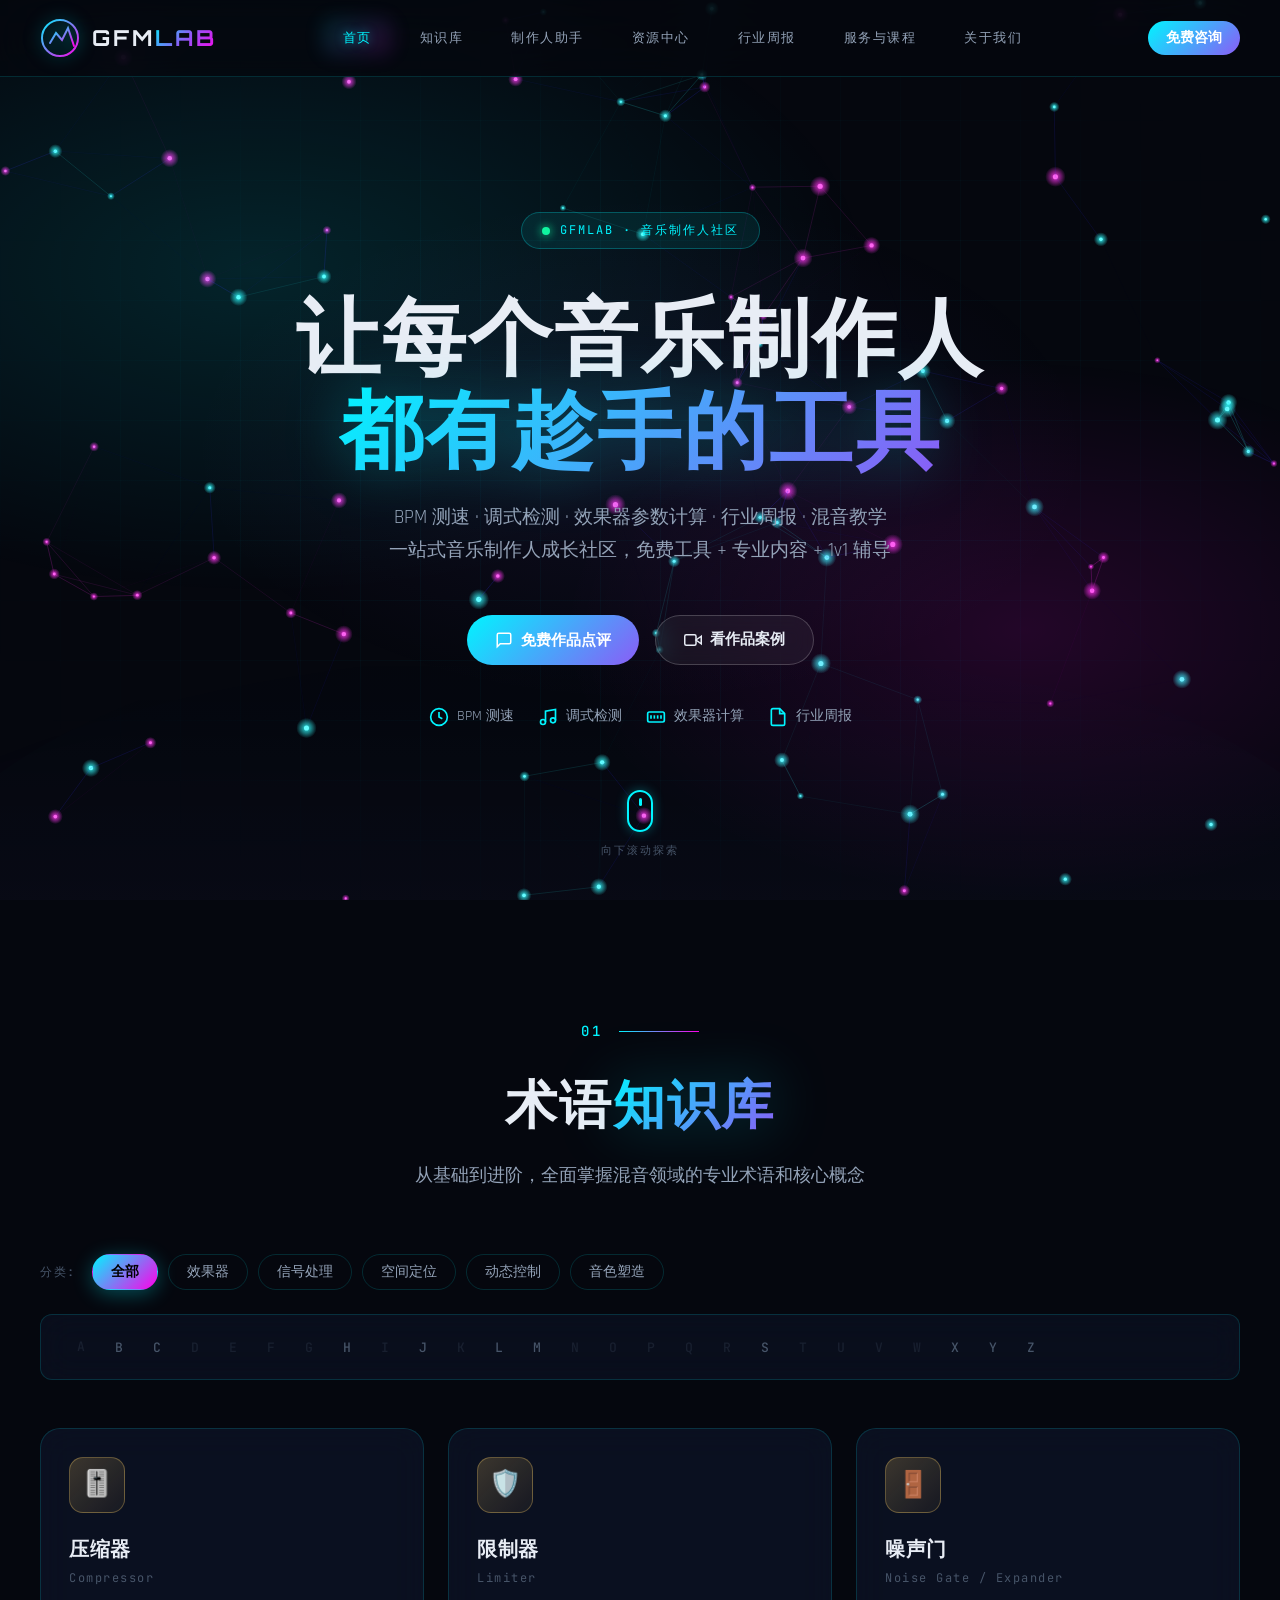
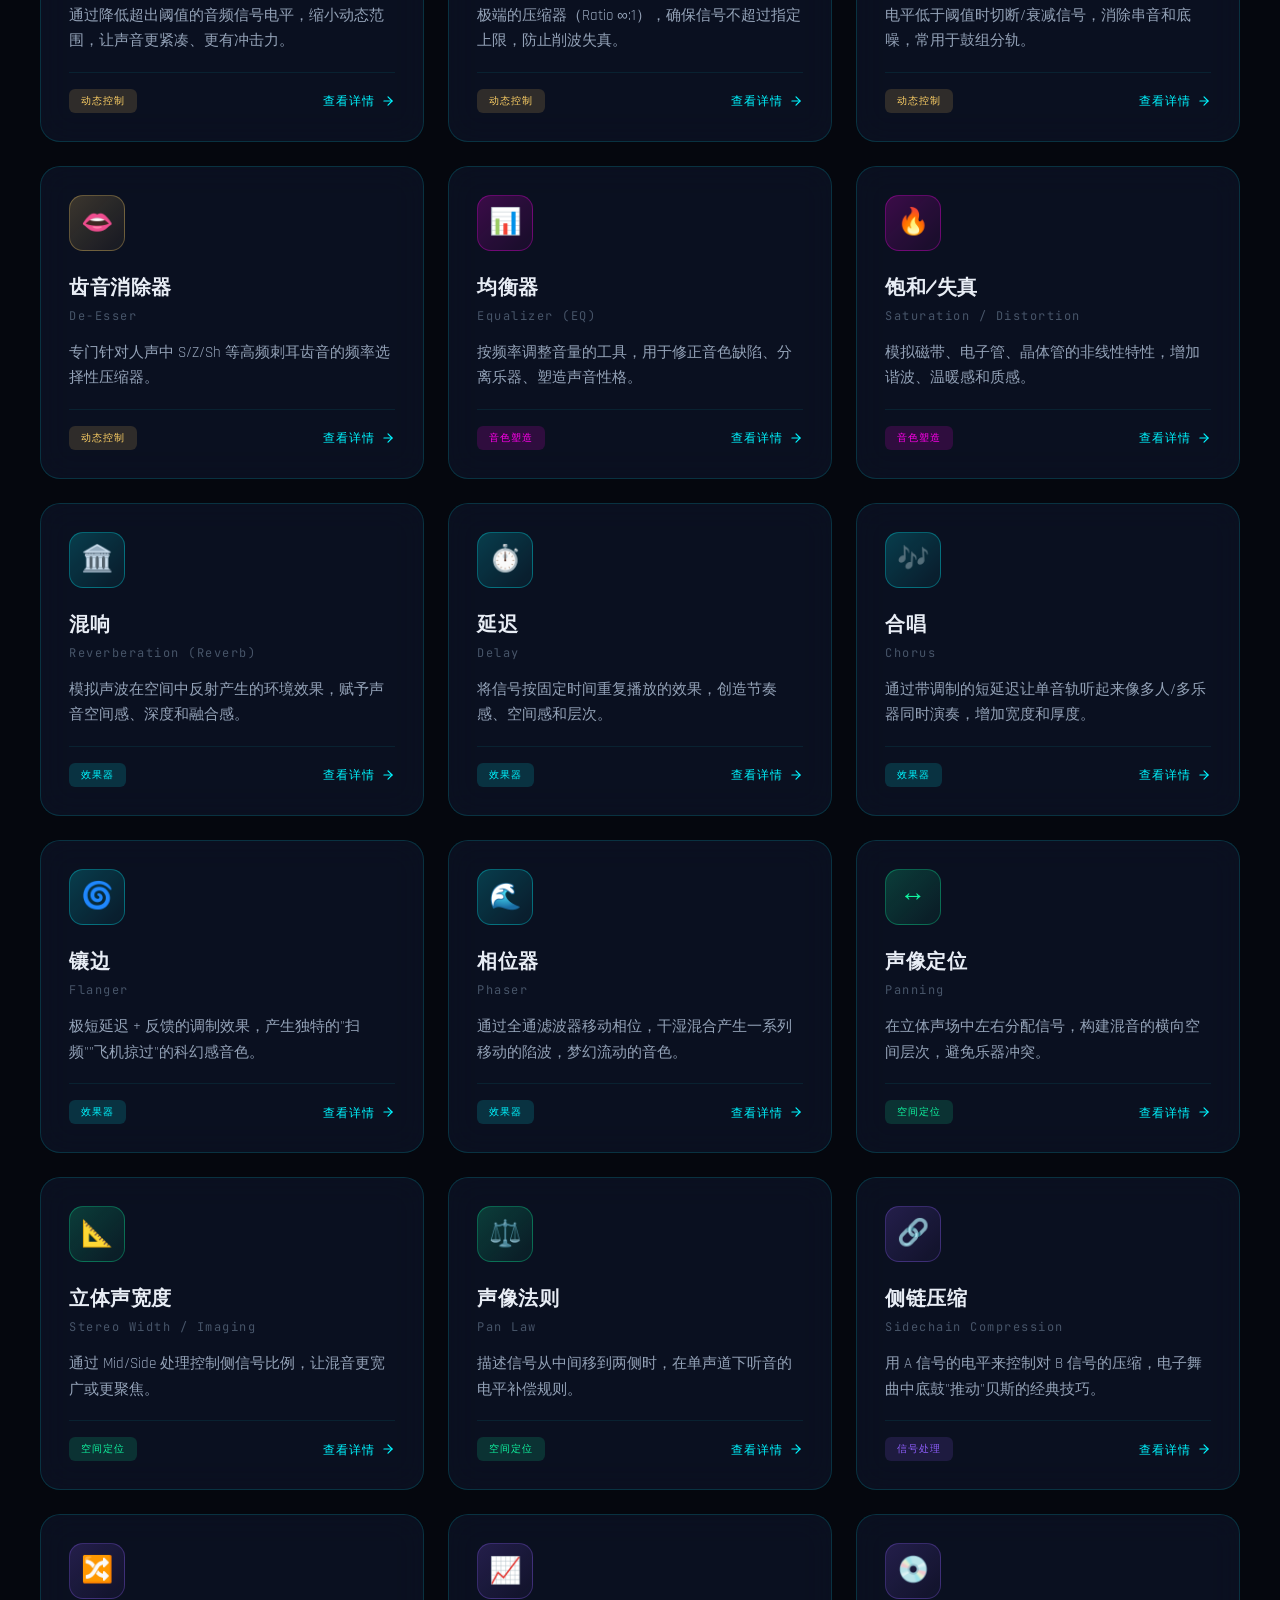
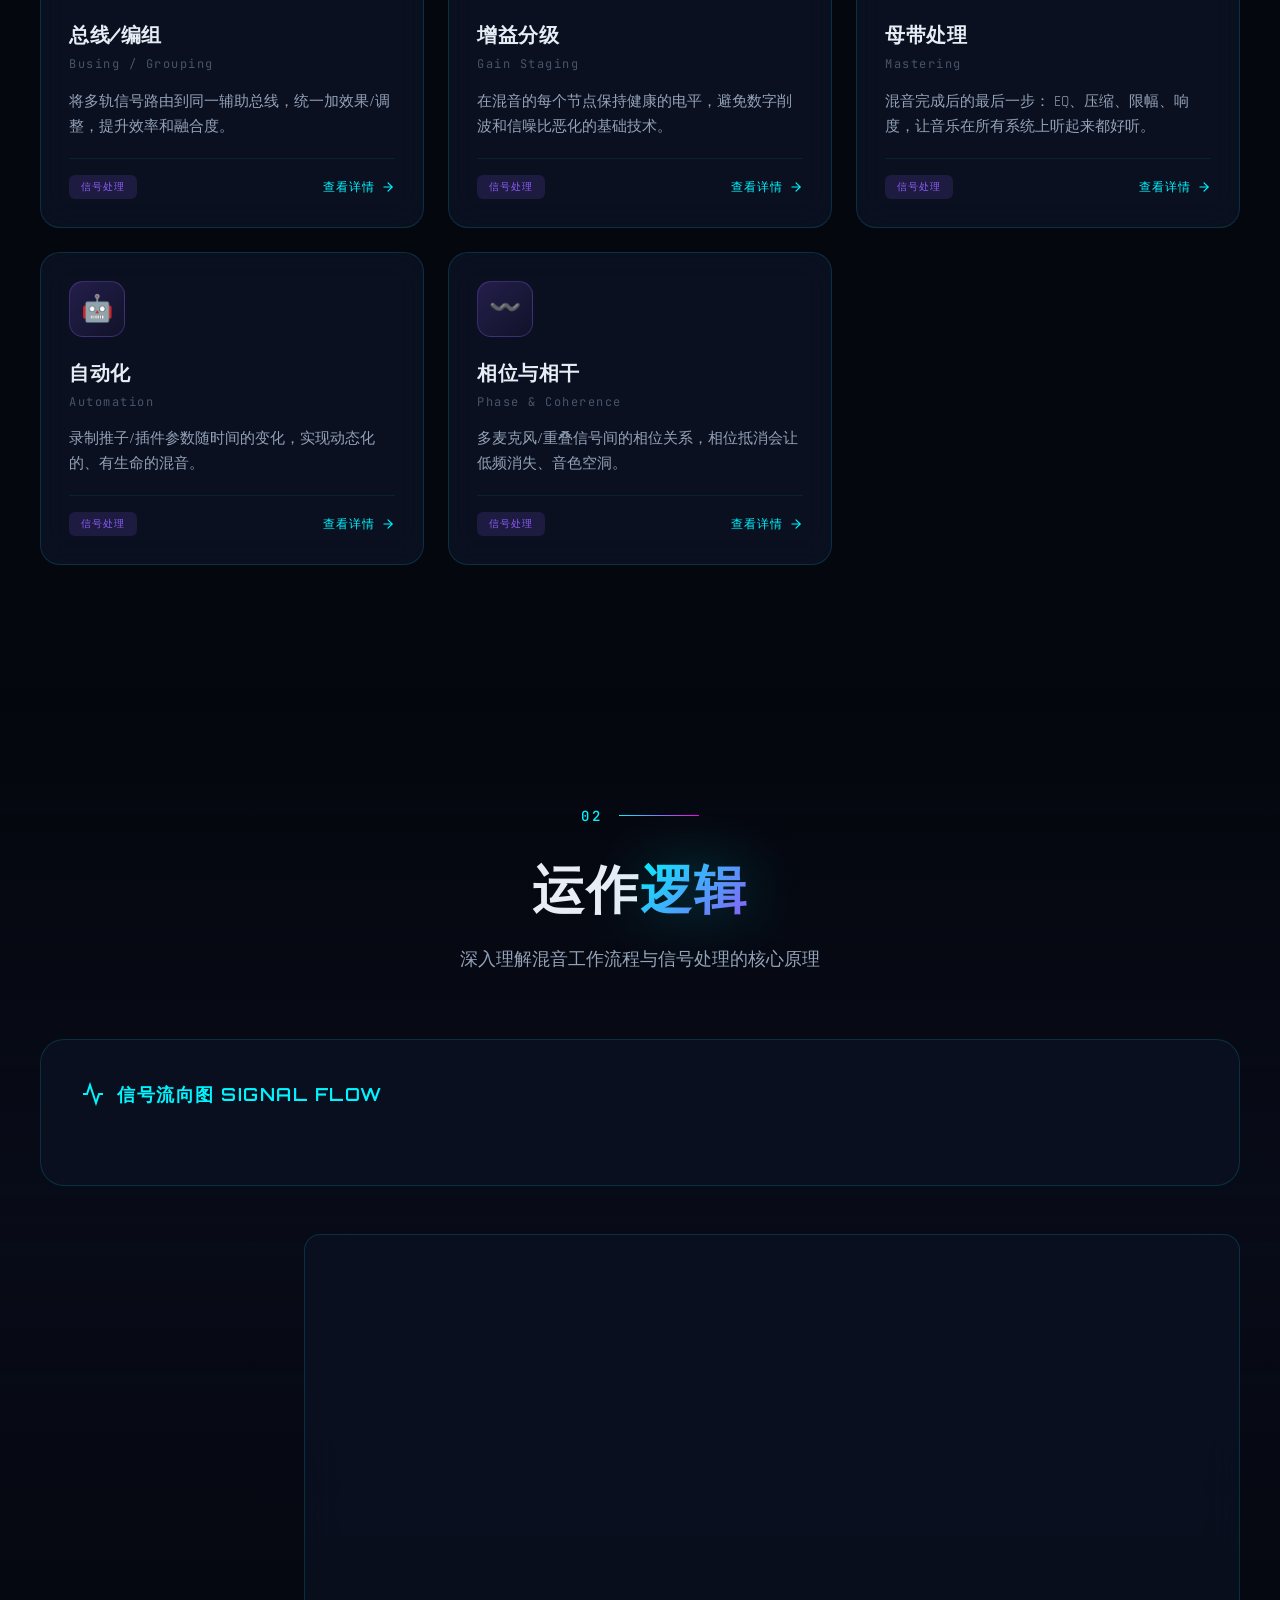
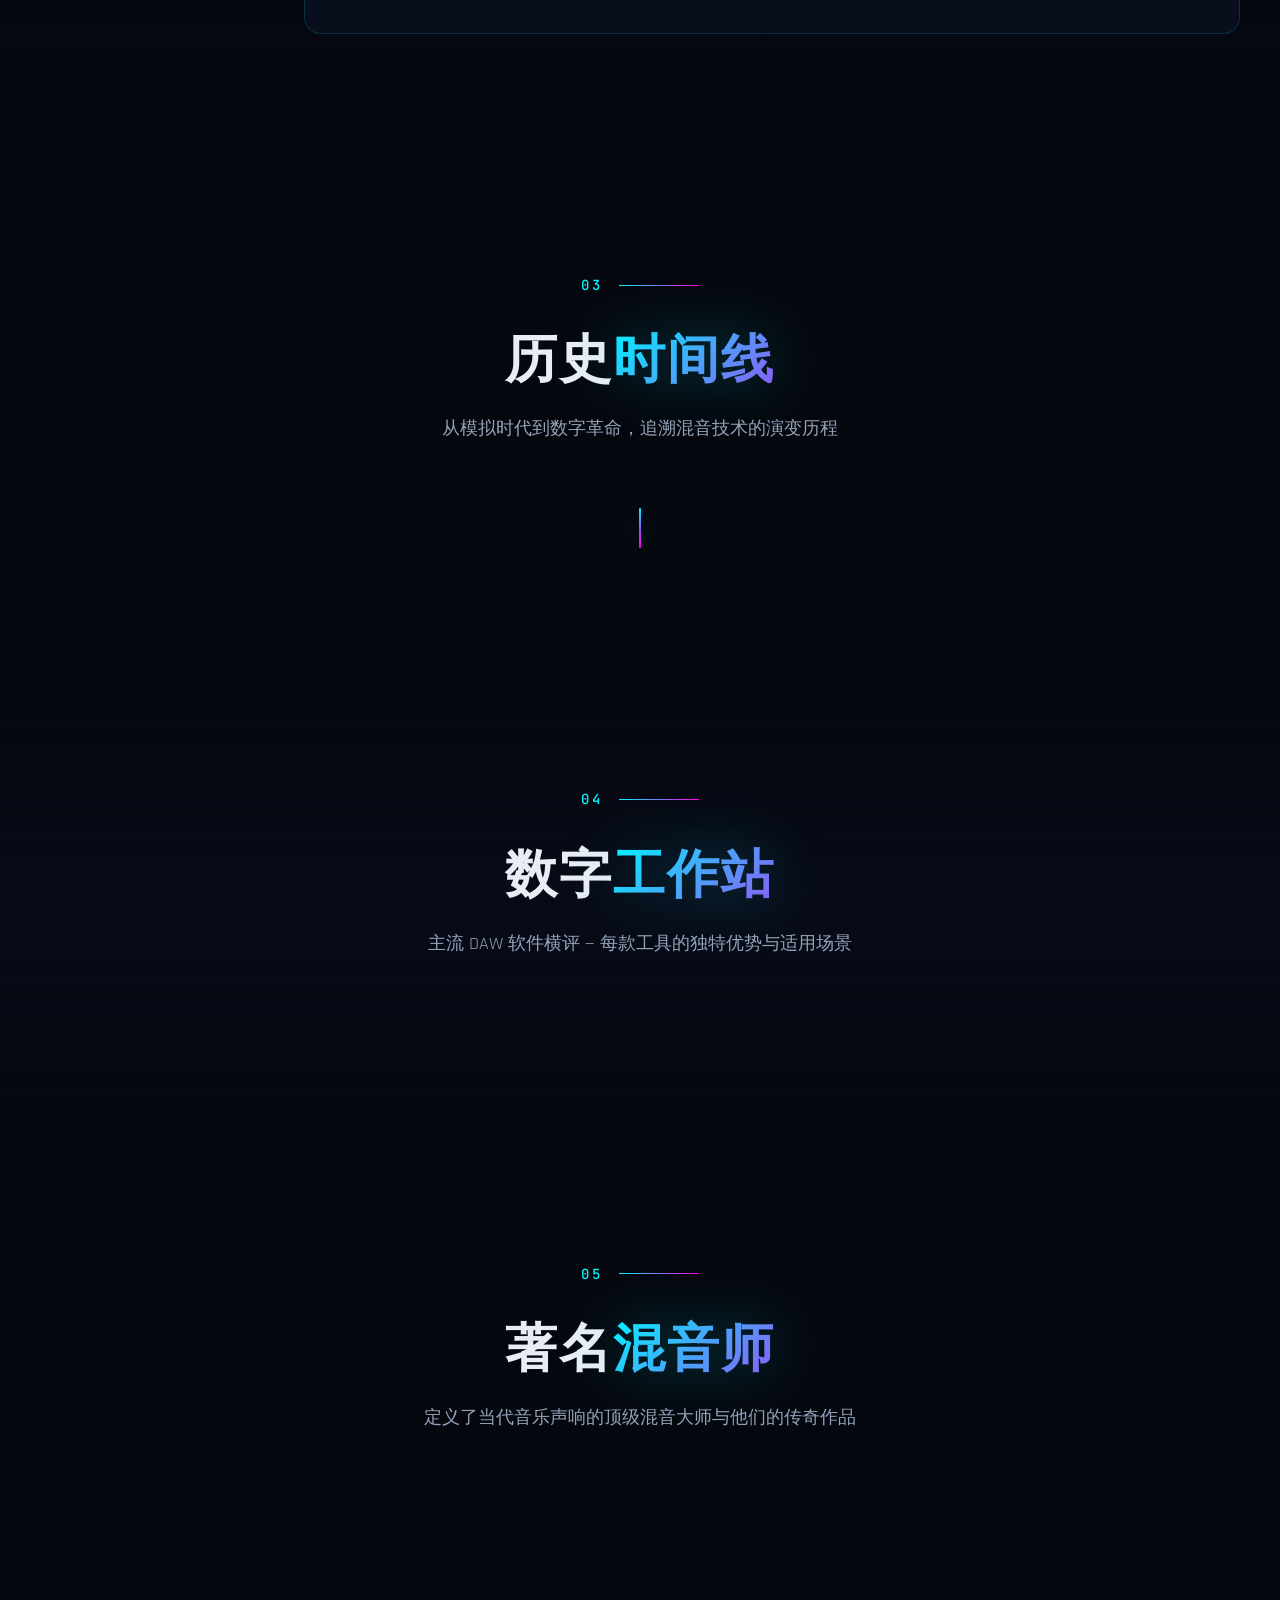
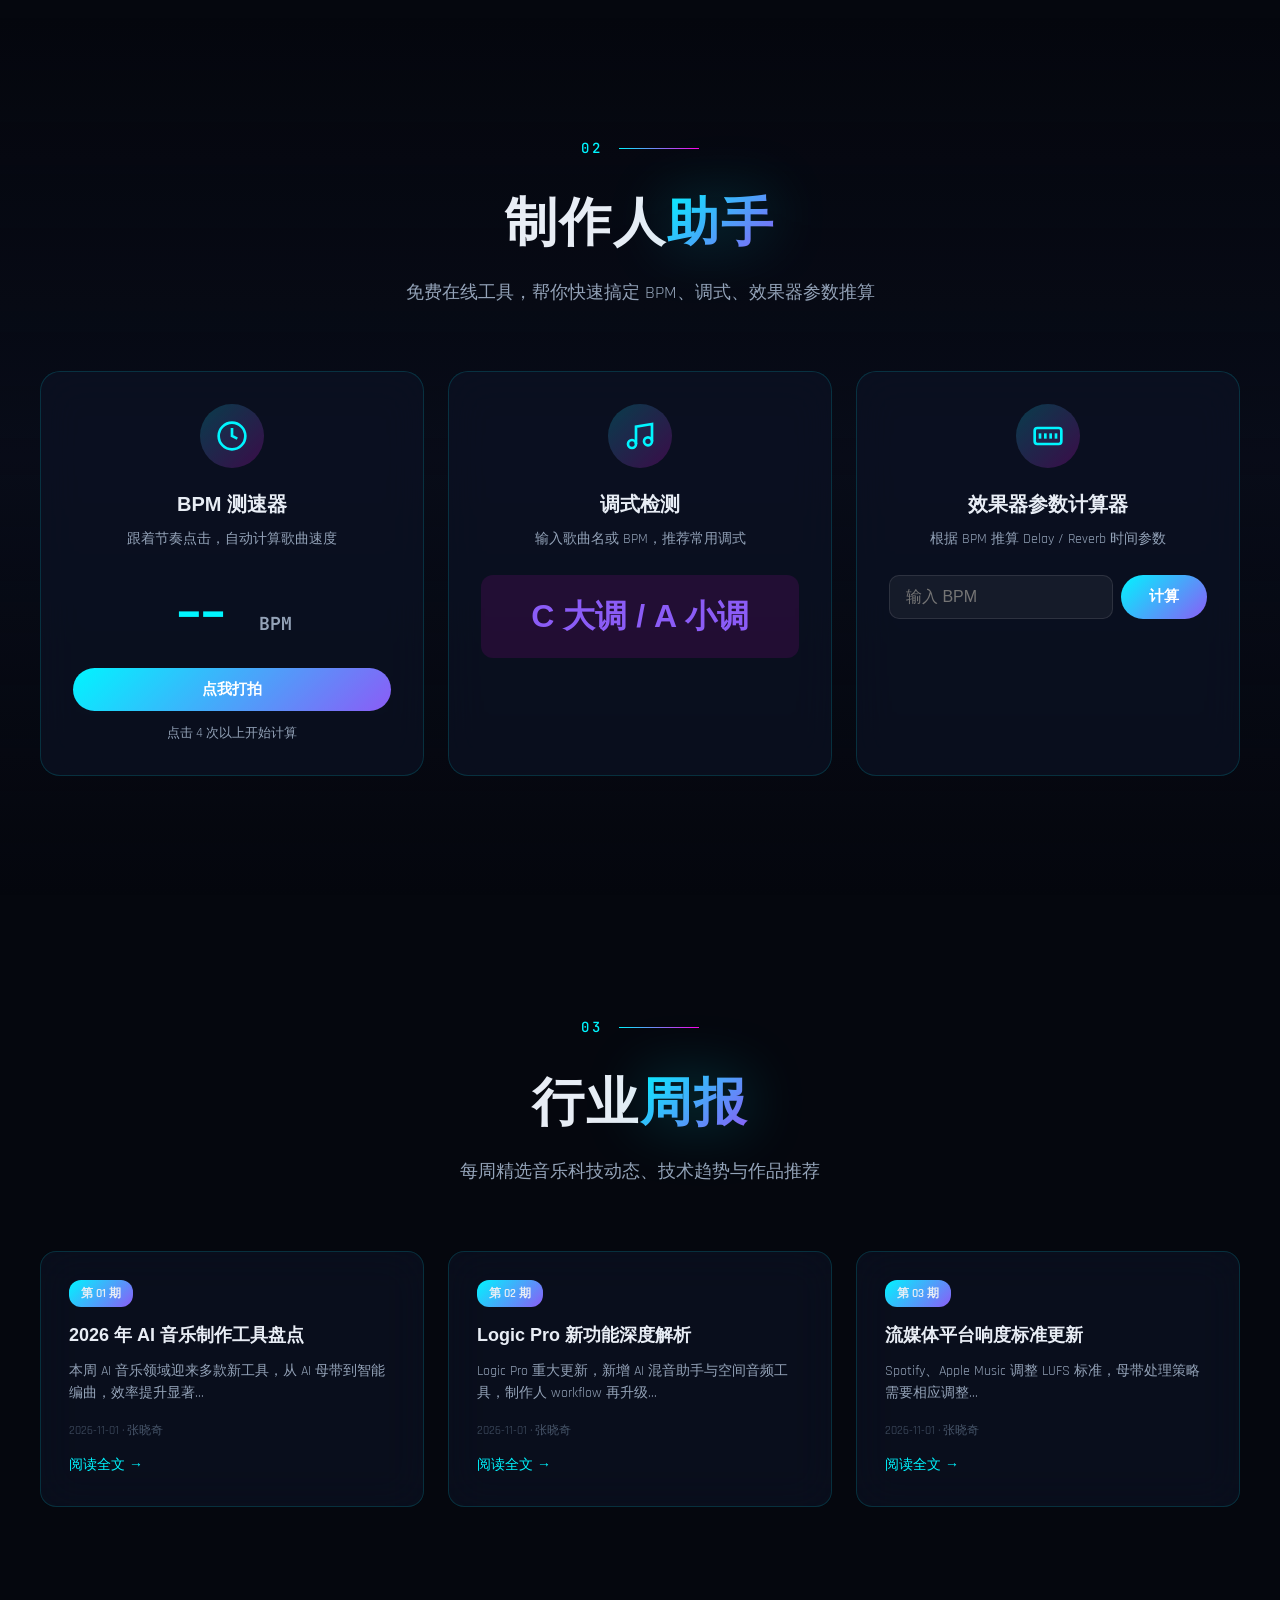
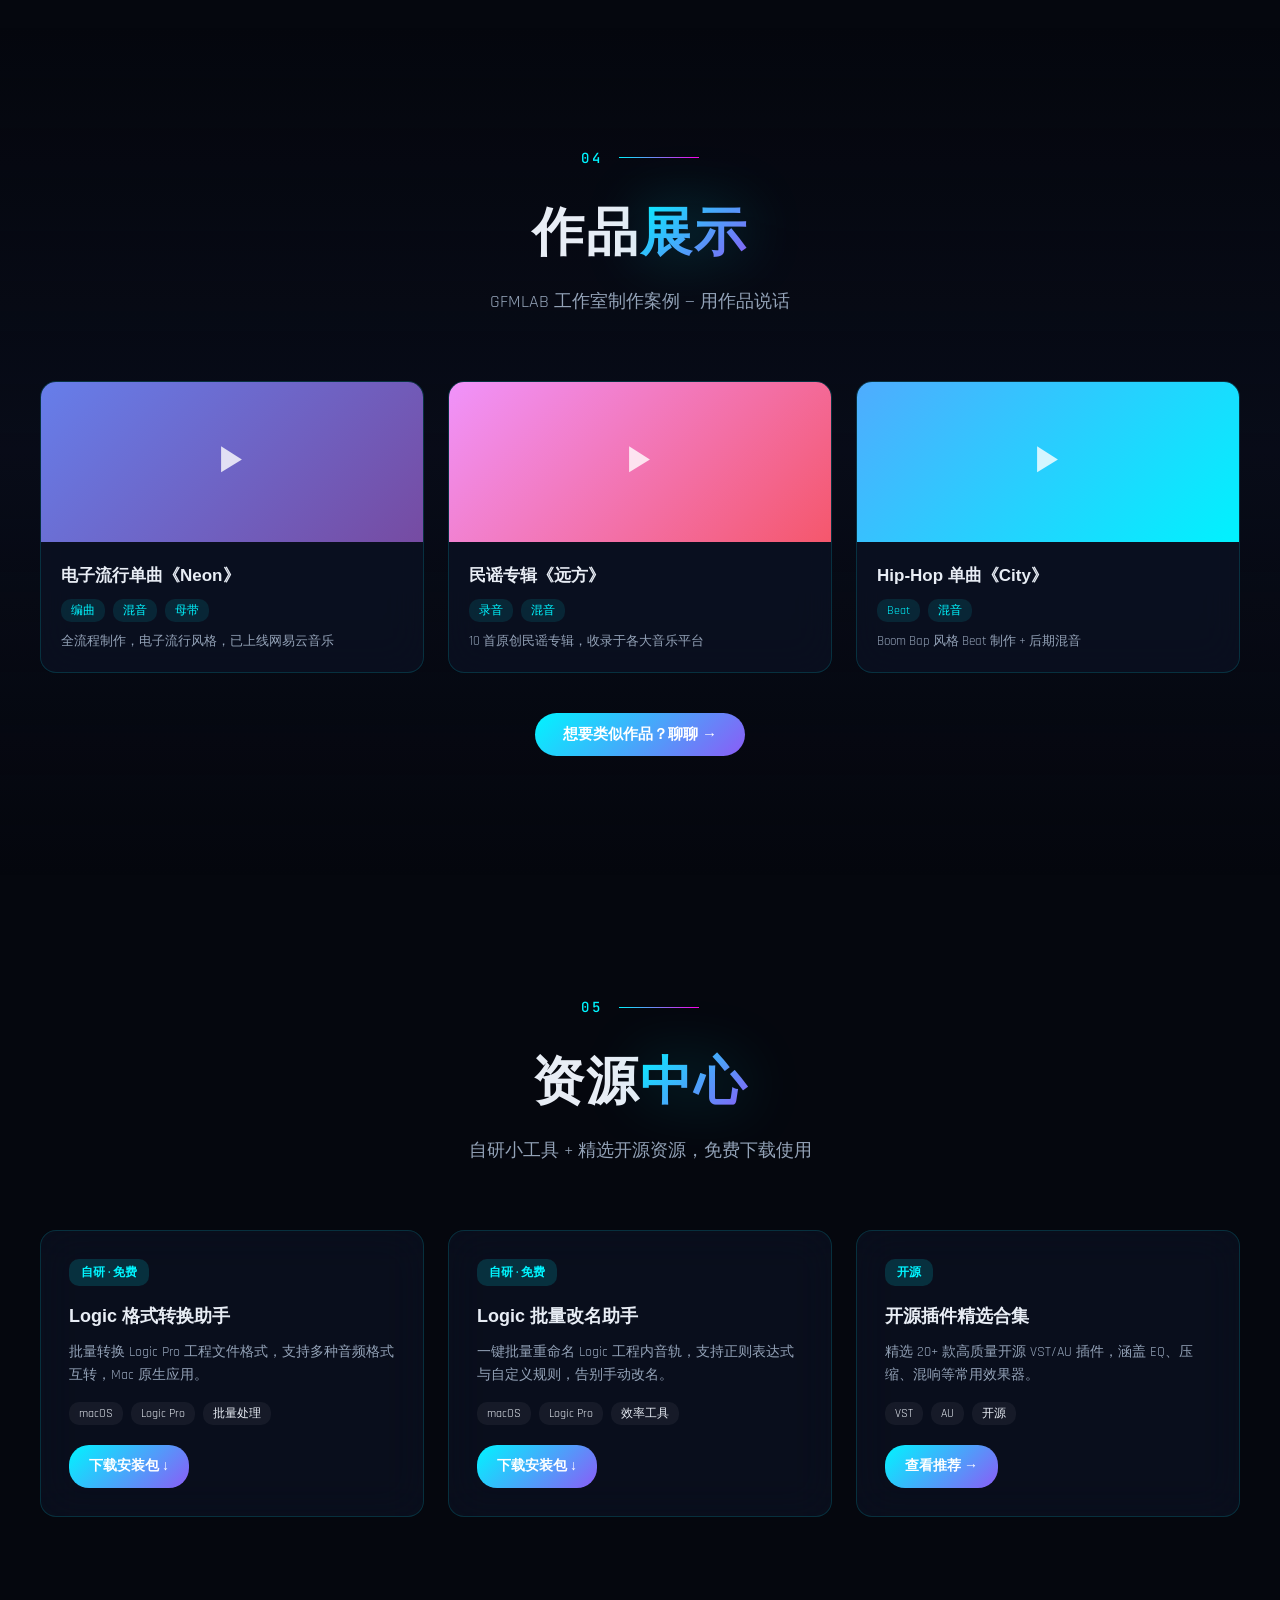
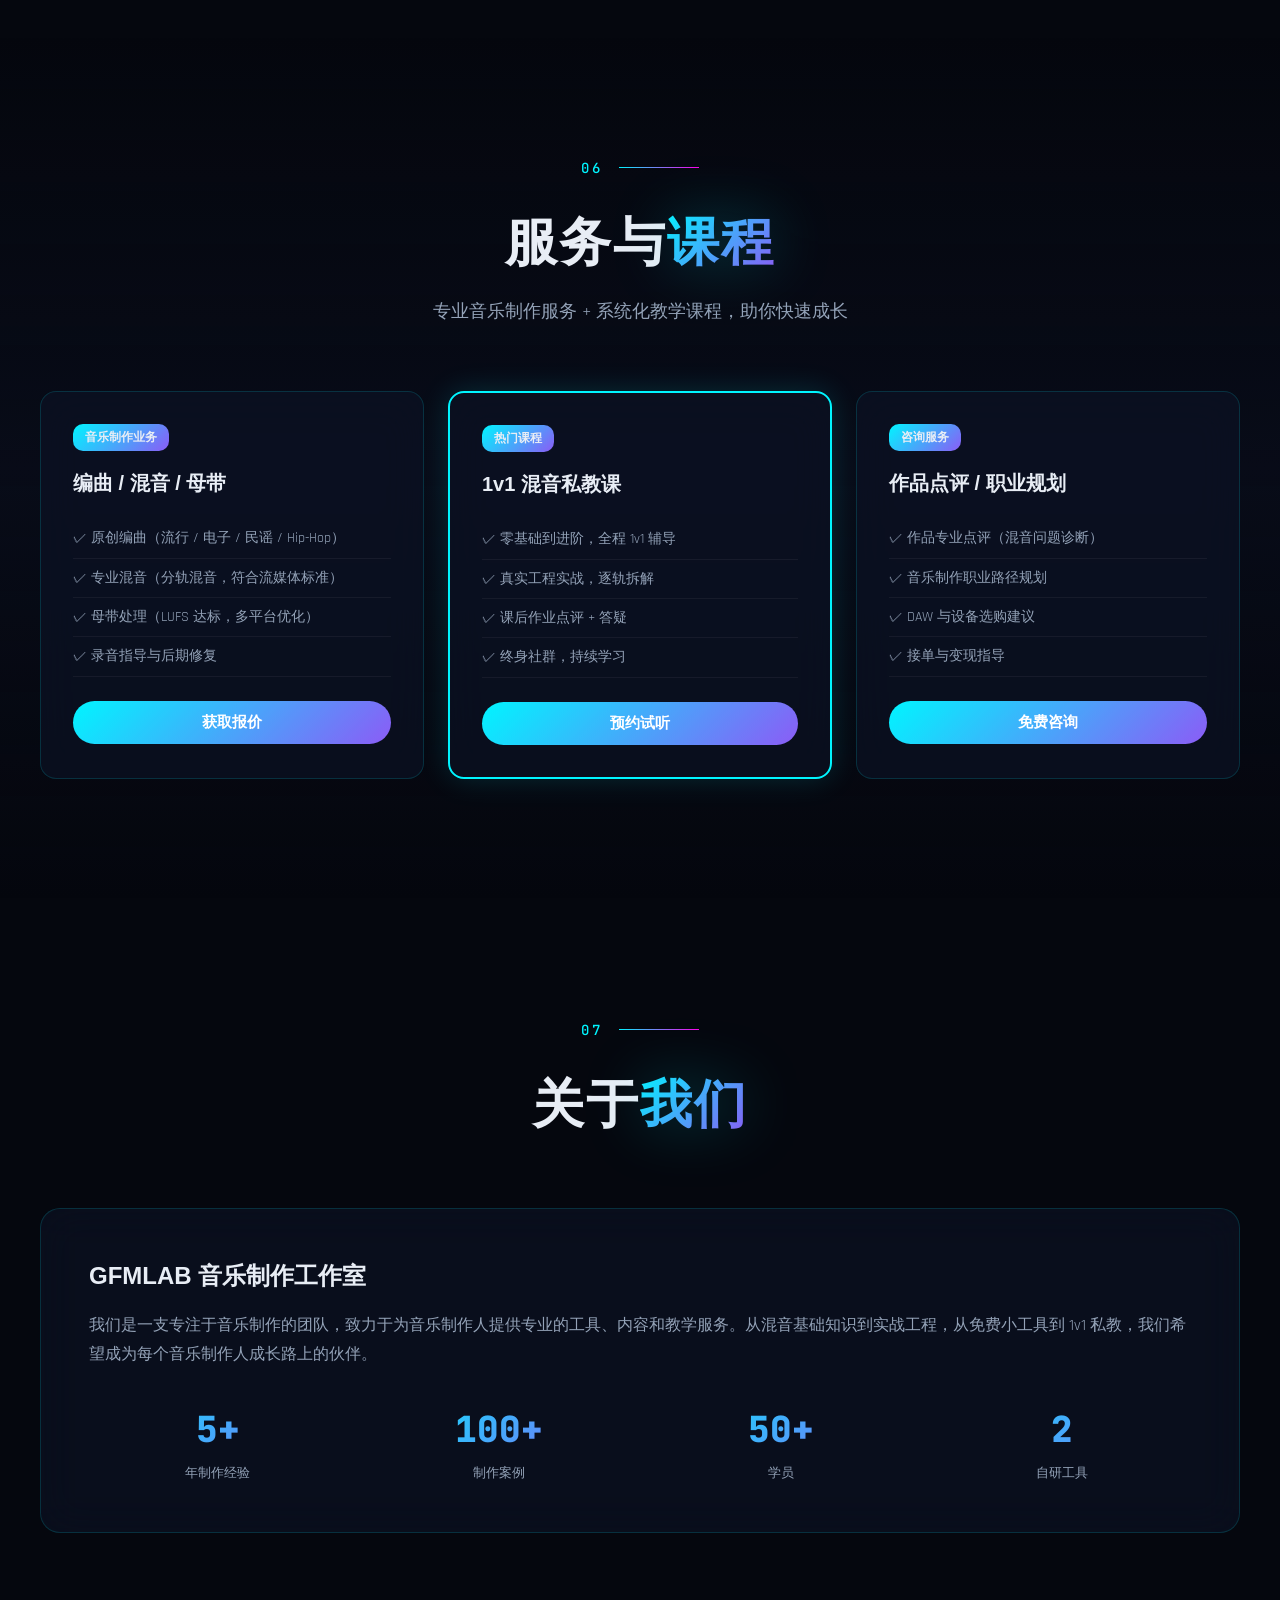
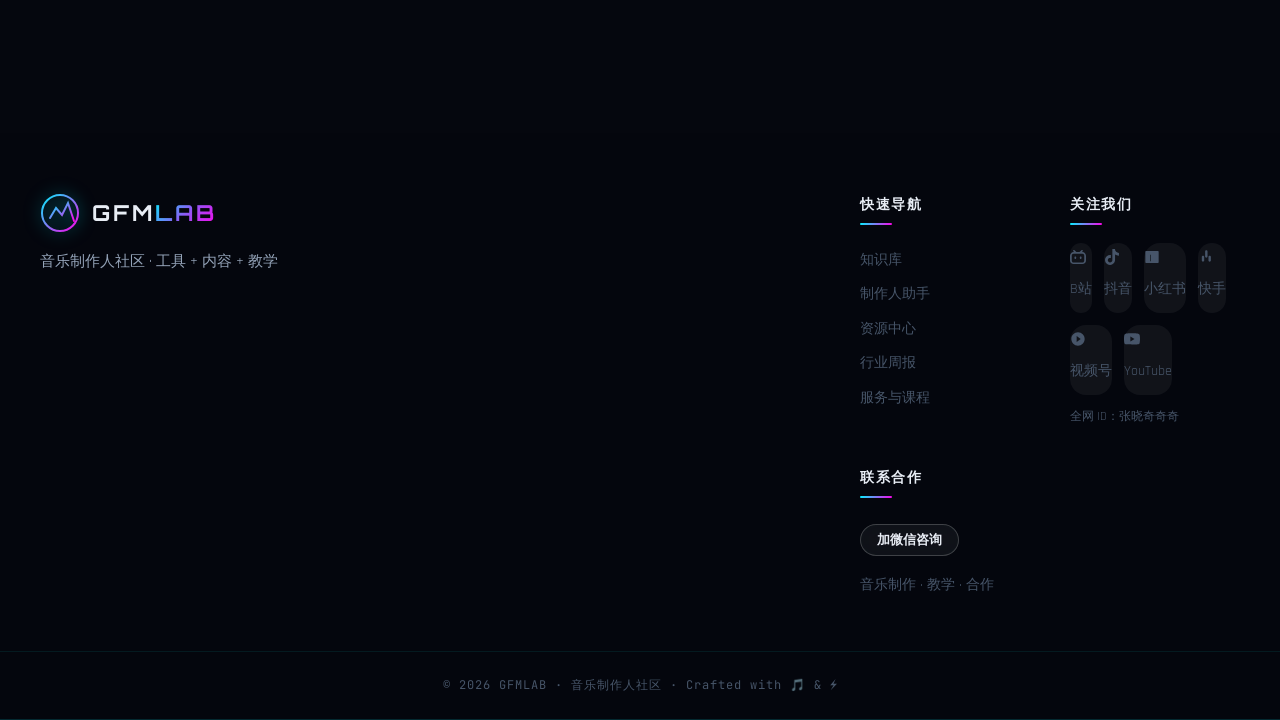
==== commit 9e72926e: "fix: 修复 calcFxParams + 更新标题" ====
--- a/index.html
+++ b/index.html
@@ -3,7 +3,7 @@
 <head>
     <meta charset="UTF-8">
     <meta name="viewport" content="width=device-width, initial-scale=1.0">
-    <title>GFMLAB | 混音基础知识库</title>
+    <title>GFMLAB | 音乐制作人社区</title>
     <link rel="stylesheet" href="style.css">
     <link href="https://fonts.googleapis.com/css2?family=Orbitron:wght@400;500;600;700;800;900&family=Rajdhani:wght@300;400;500;600;700&family=JetBrains+Mono:wght@300;400;500&display=swap" rel="stylesheet">
 </head>
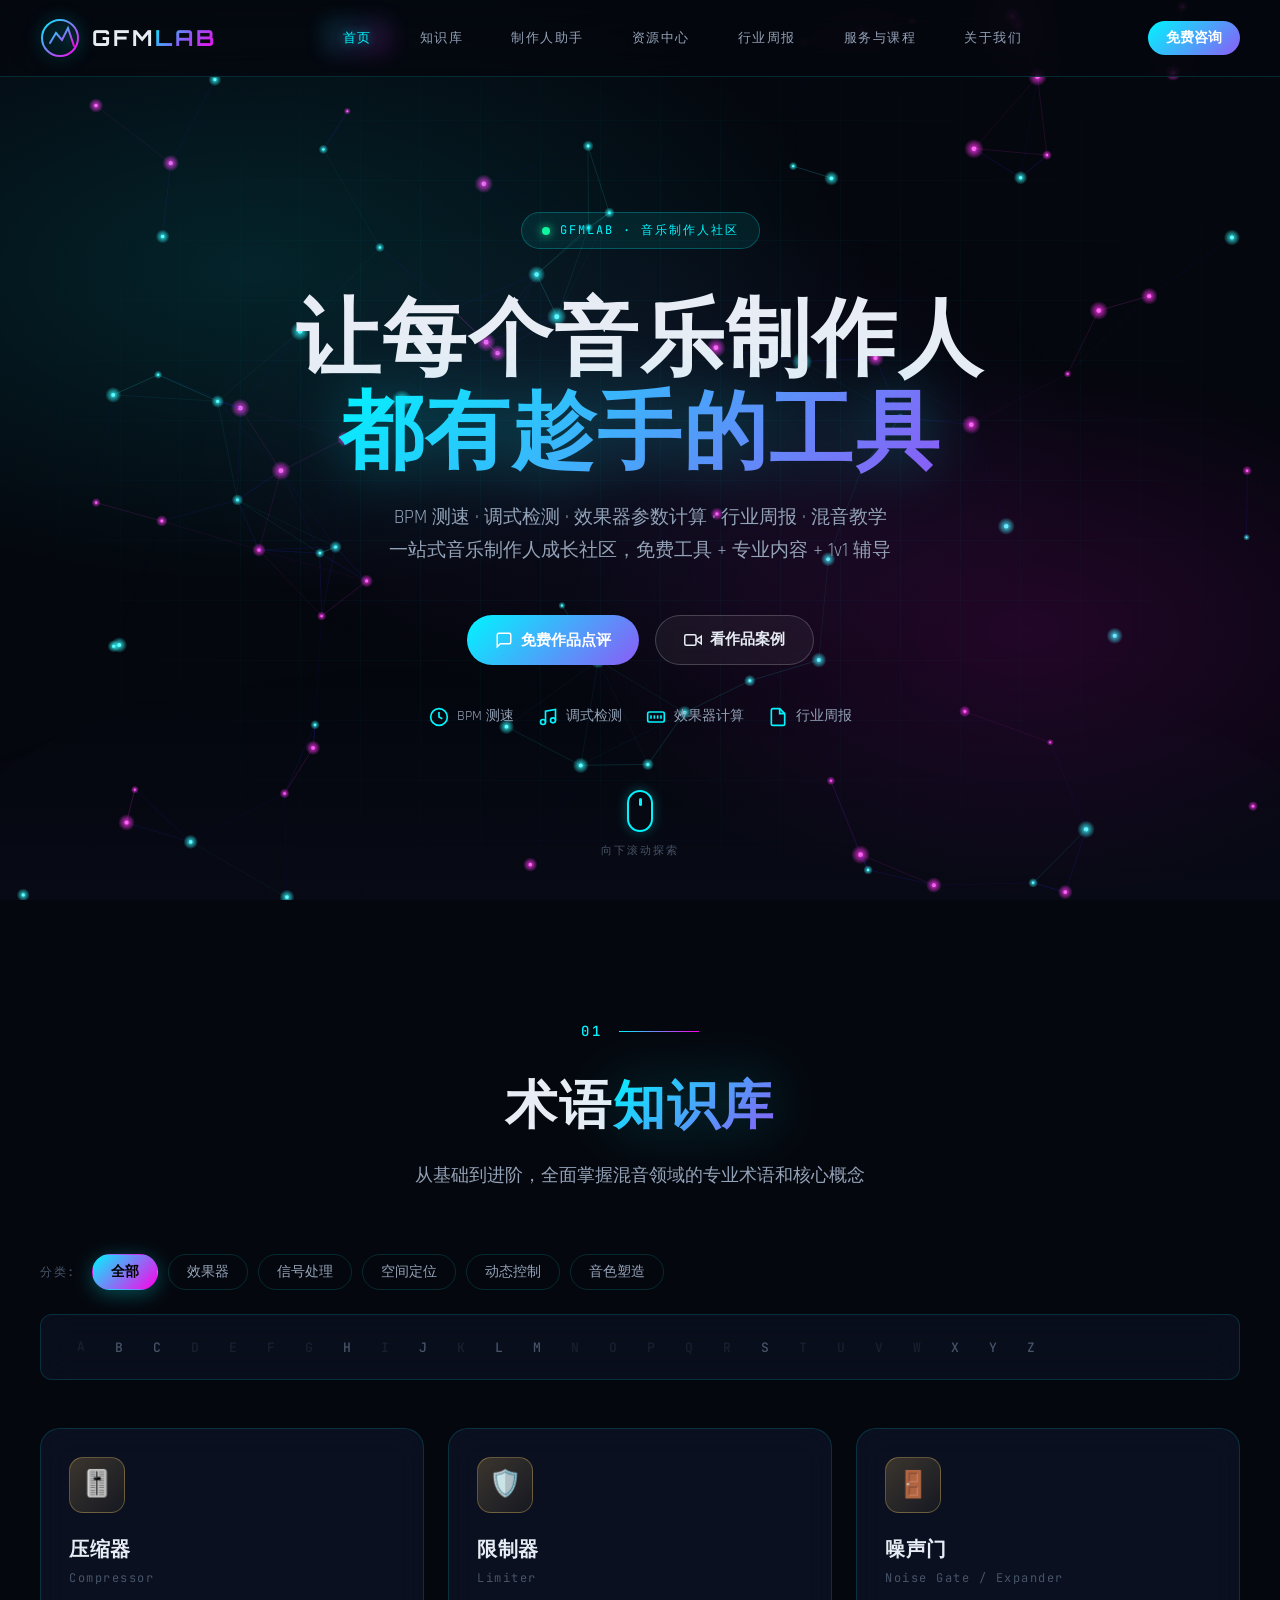
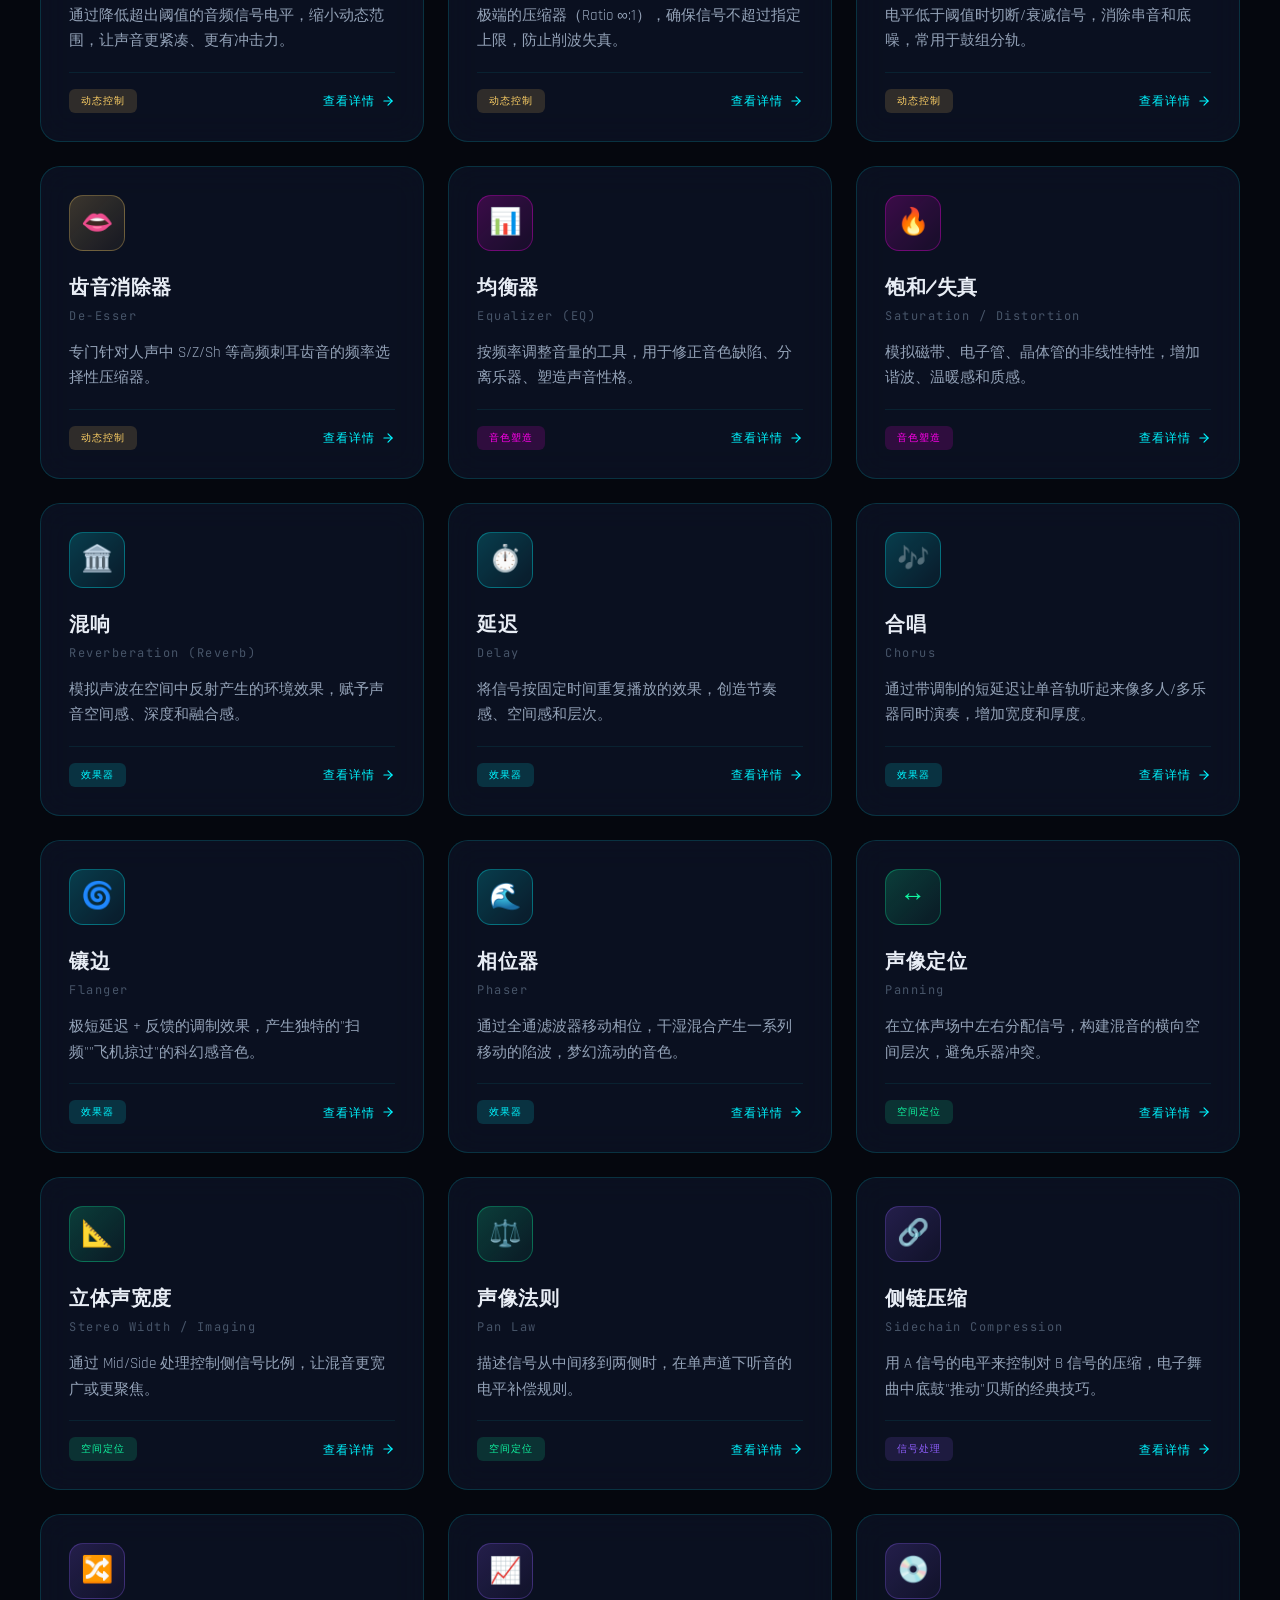
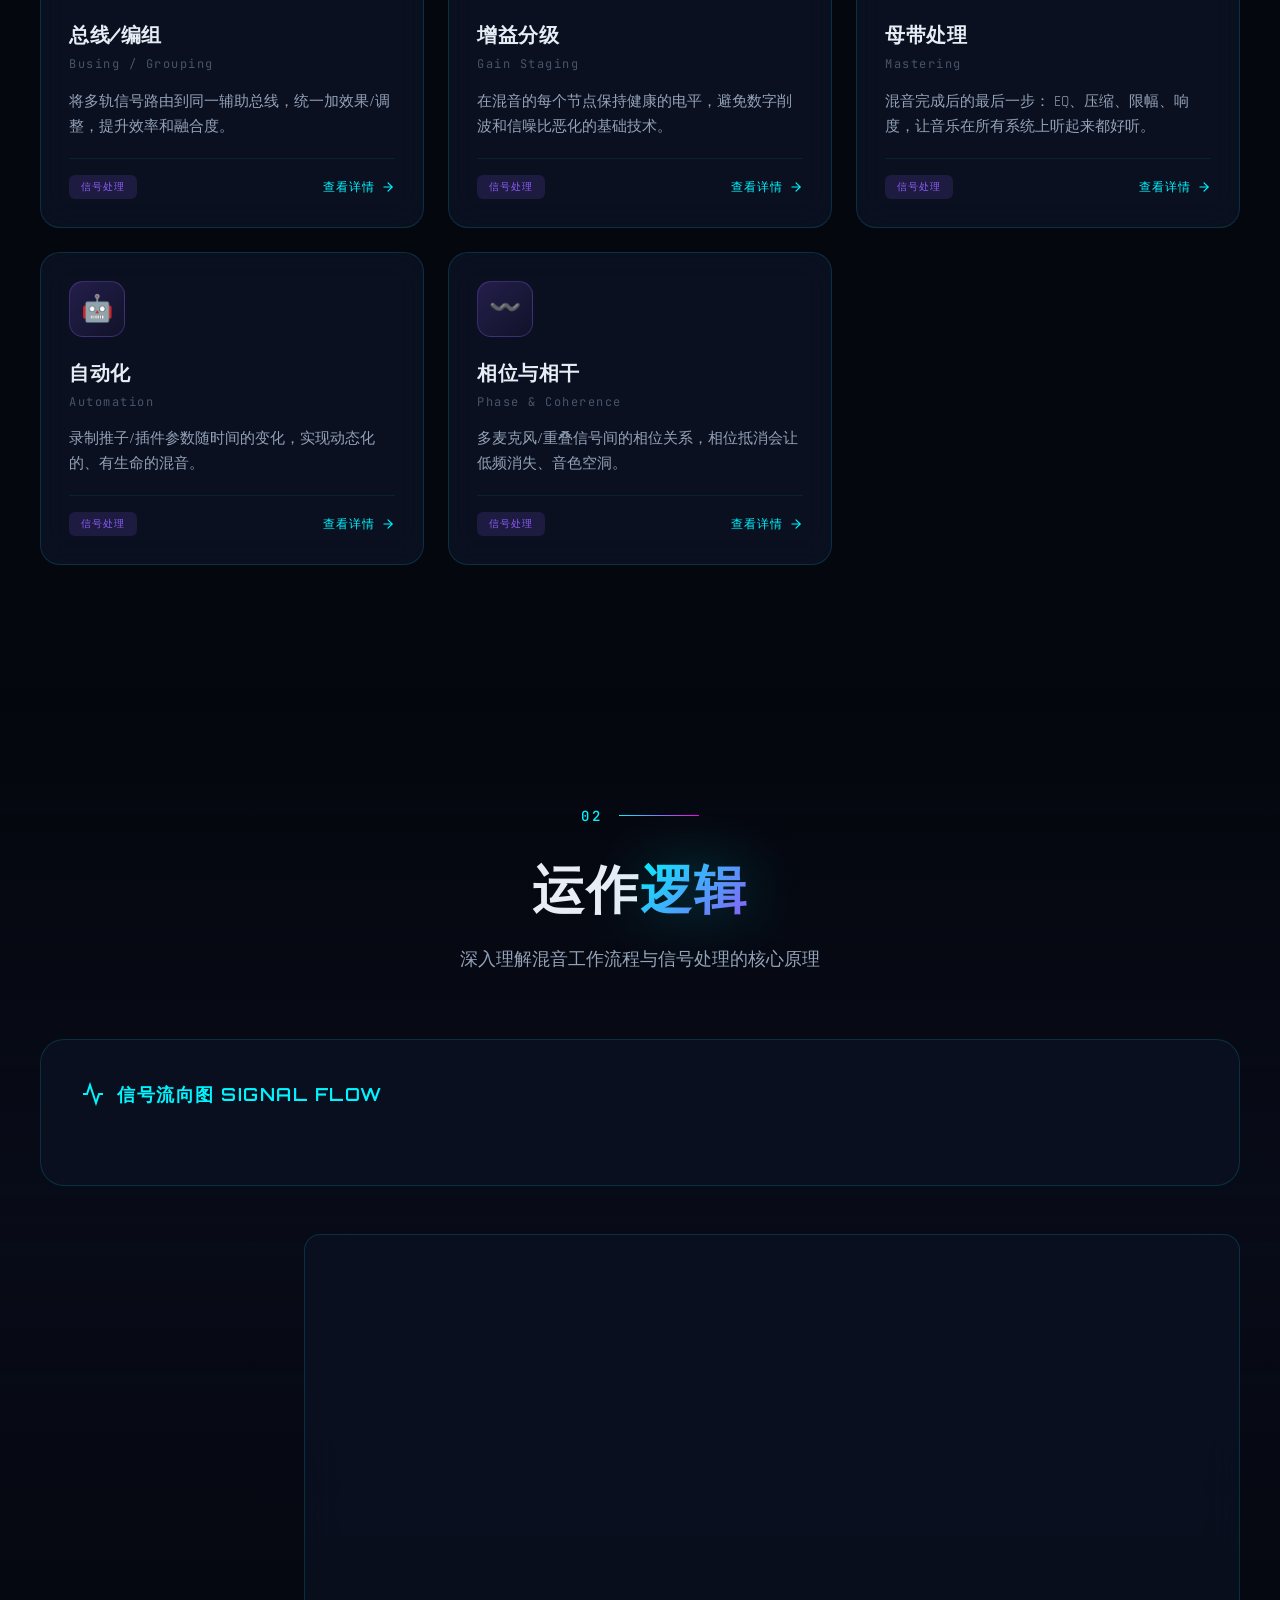
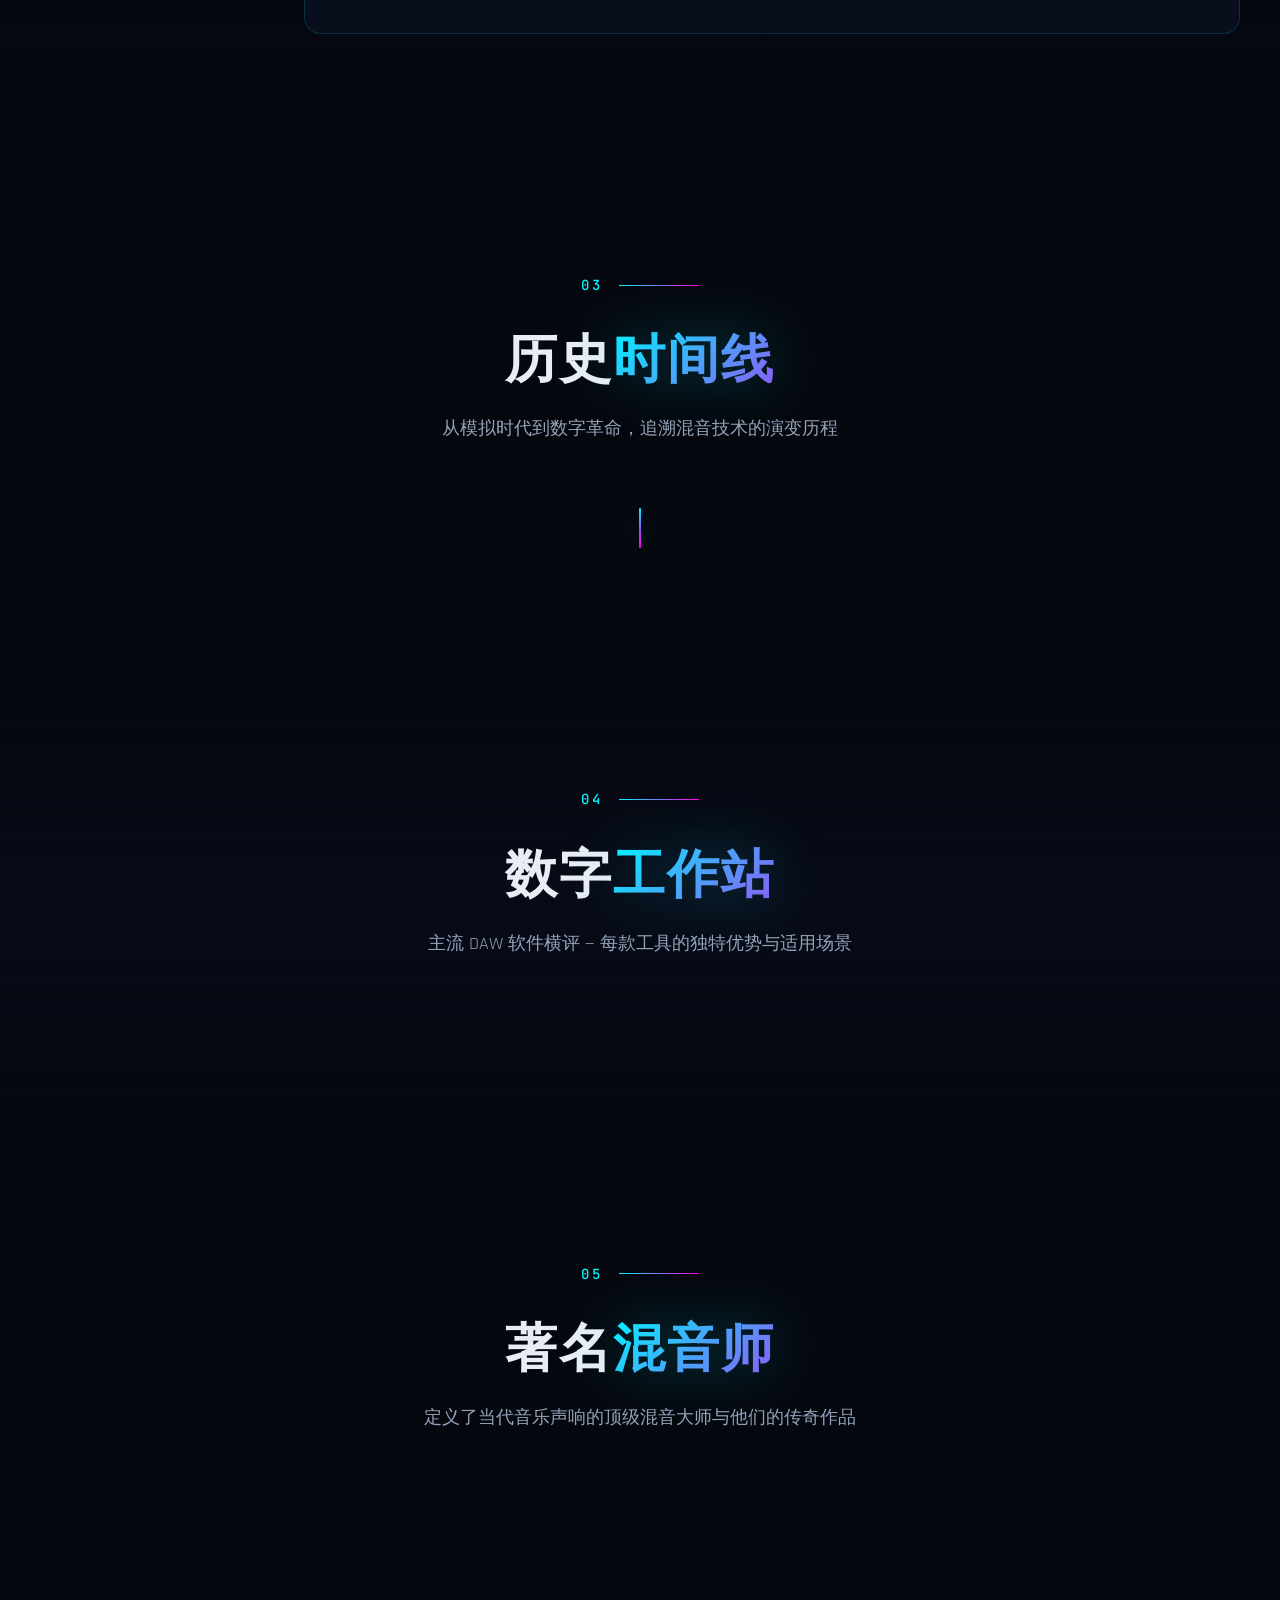
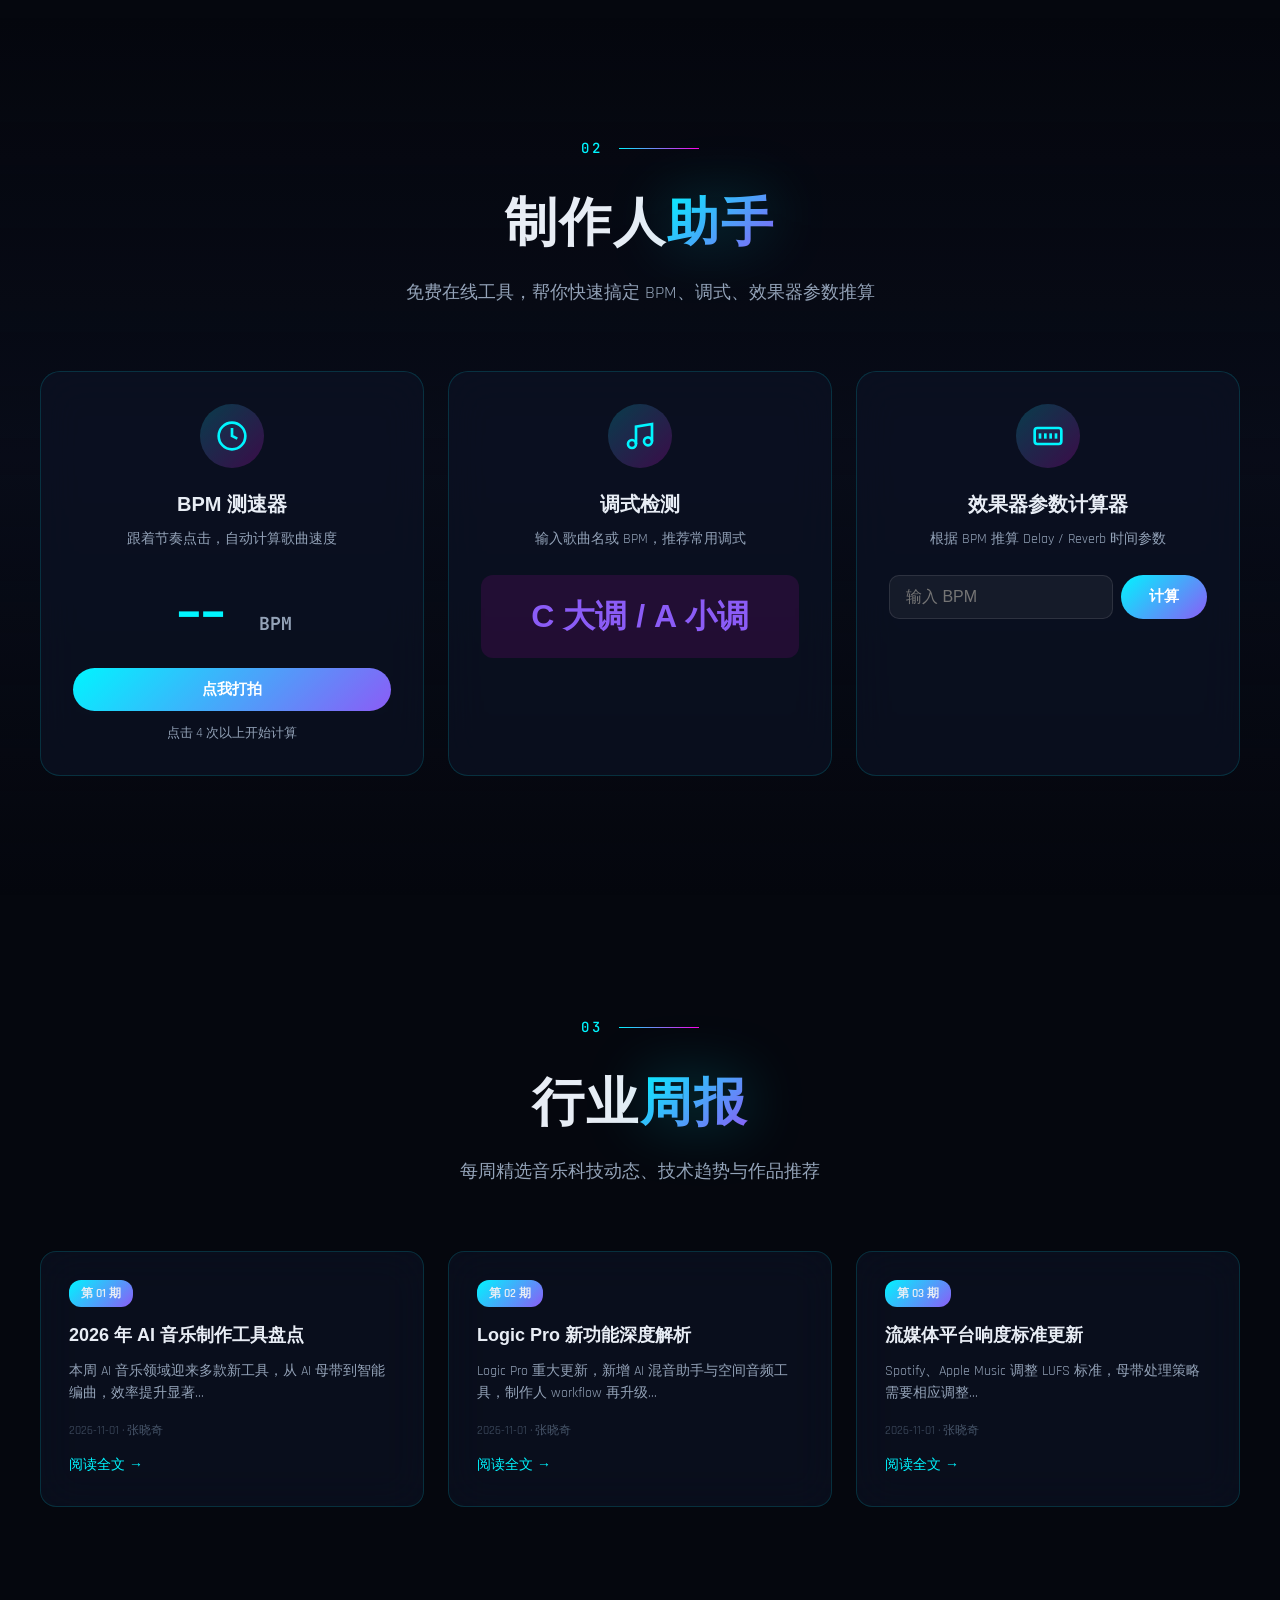
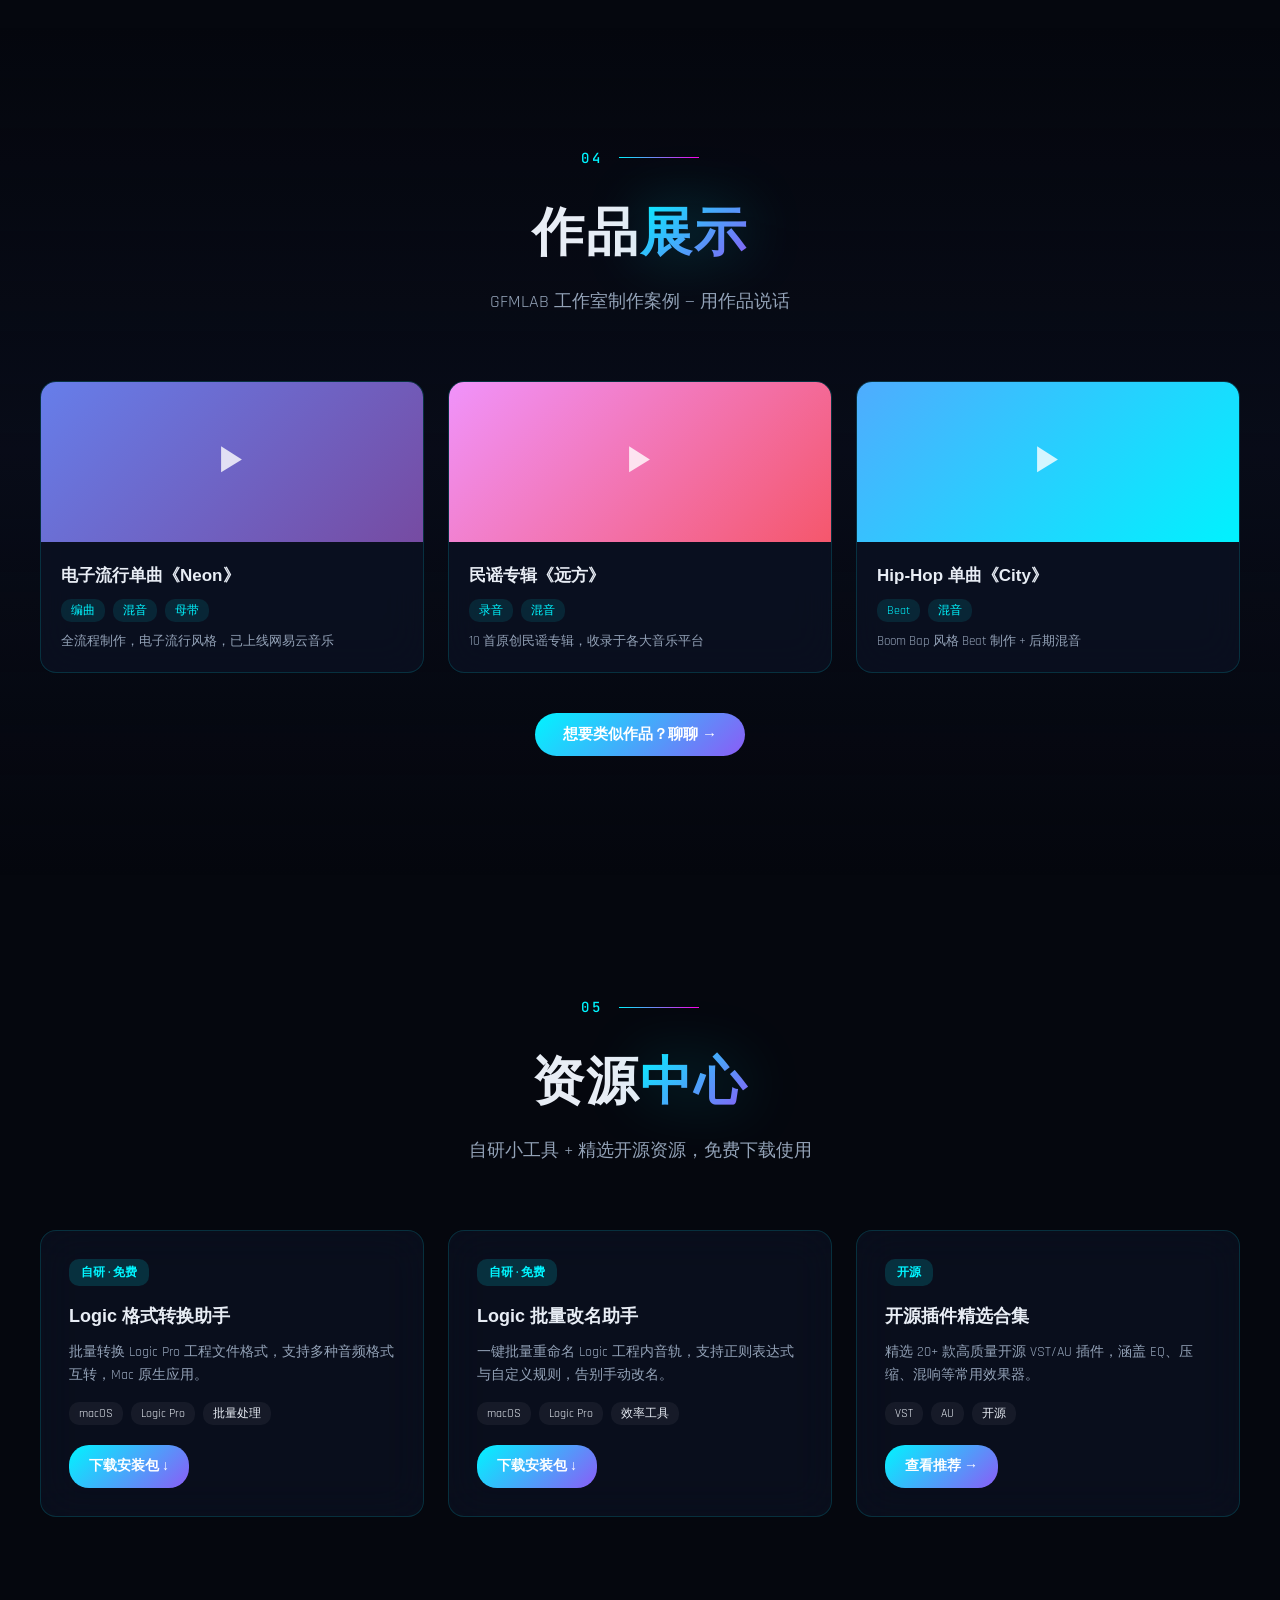
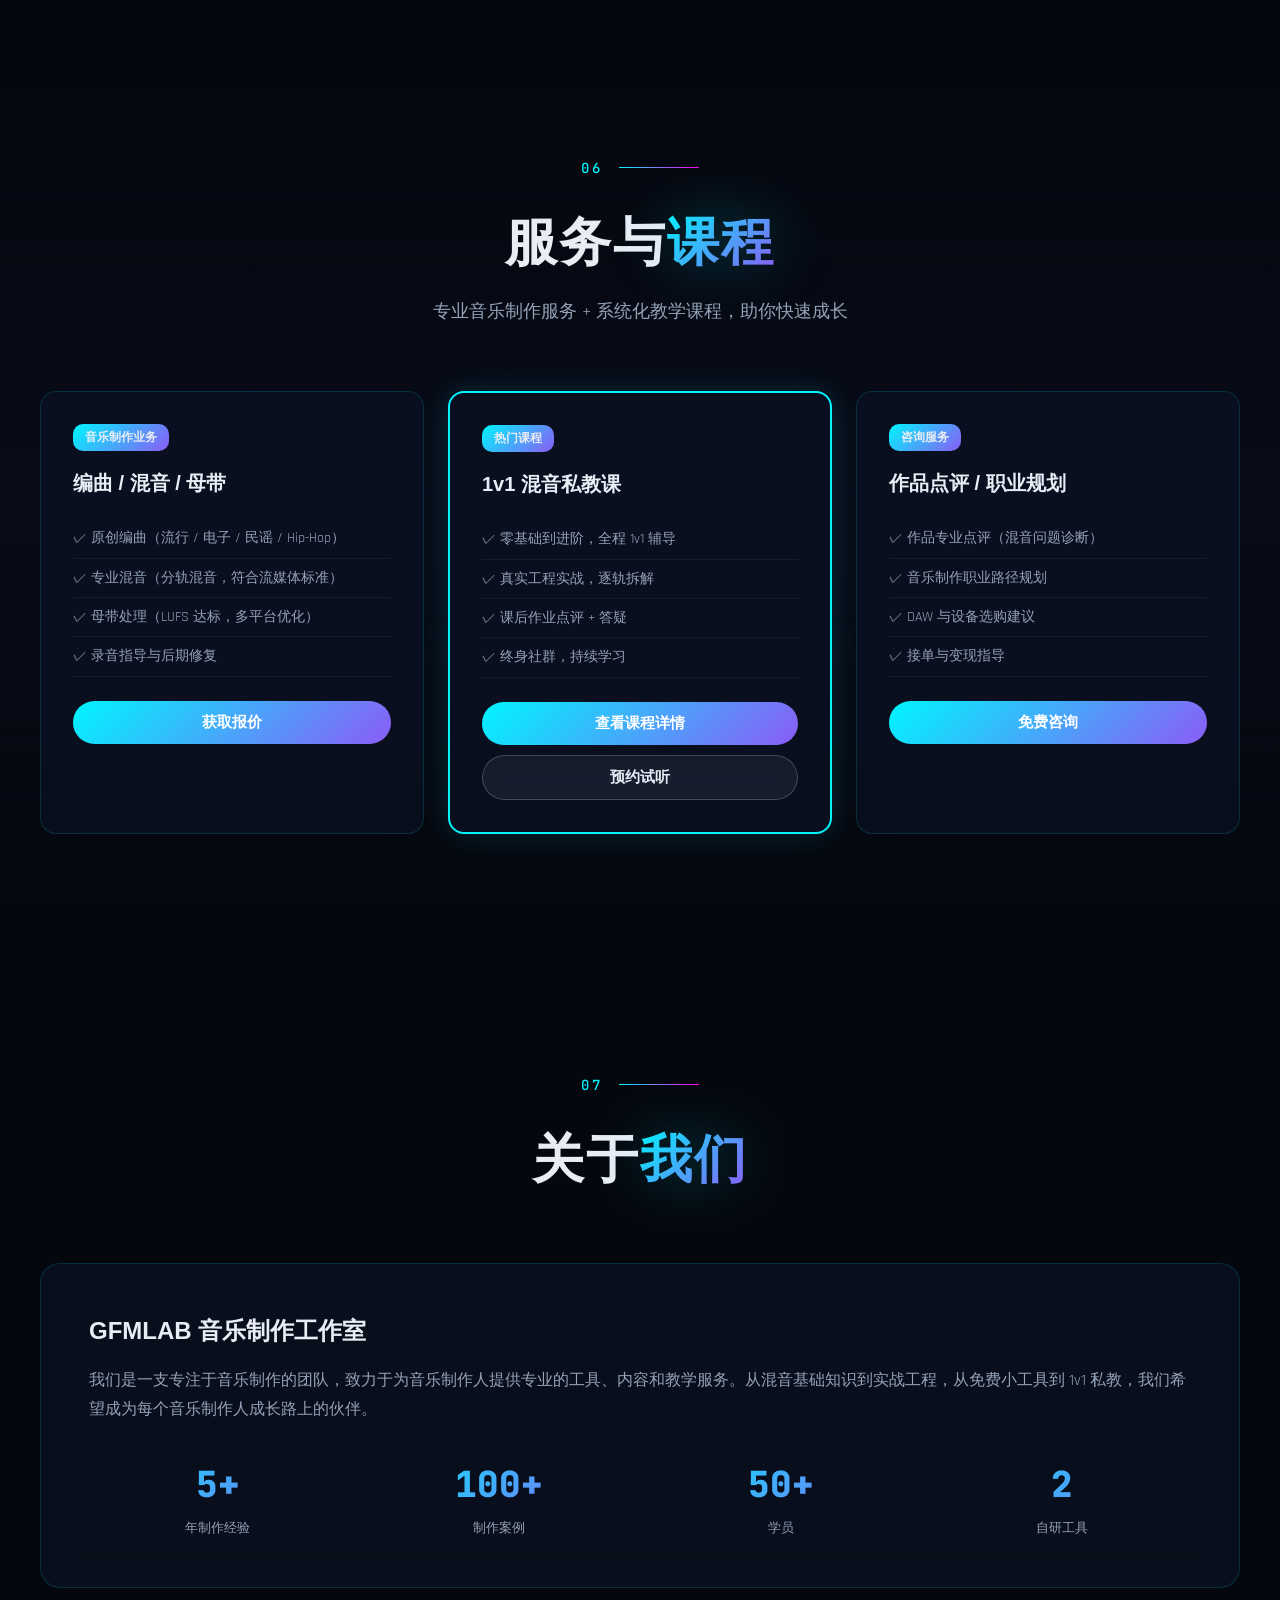
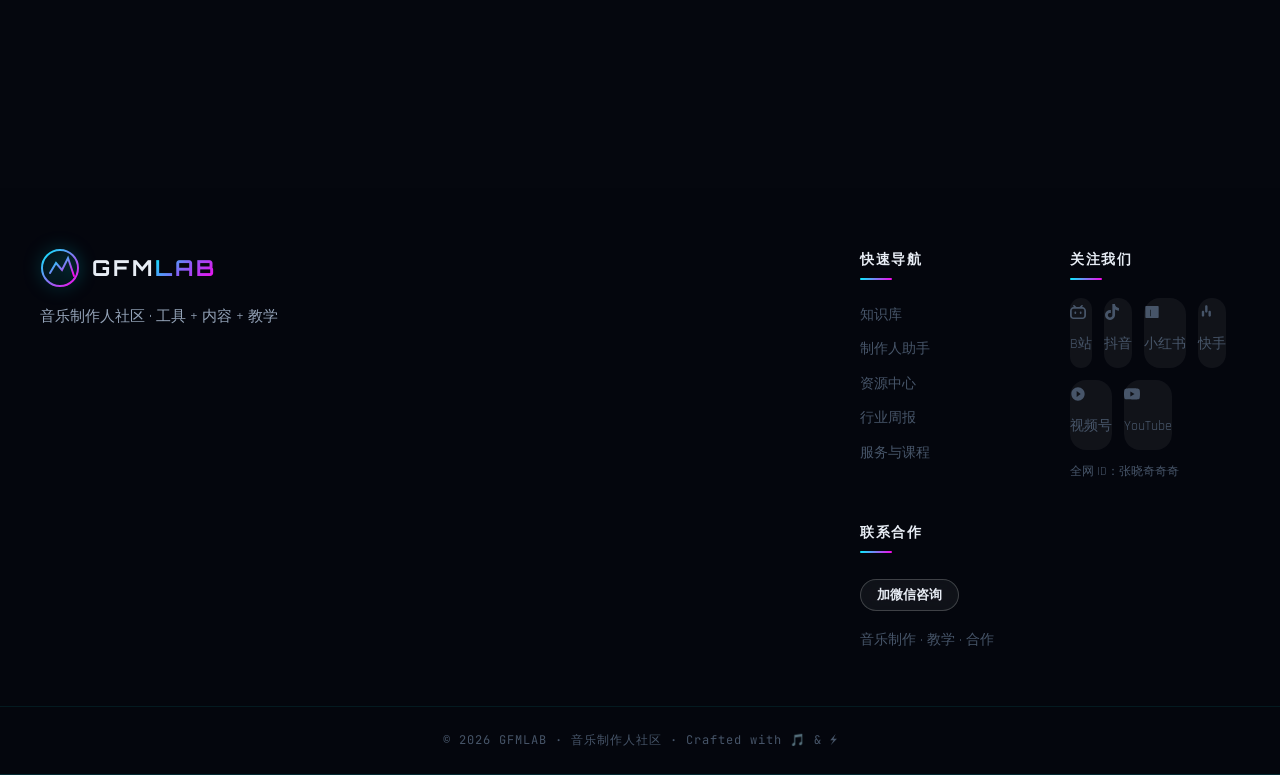
==== commit 895464fa: "feat: 周报与私教课可点击查看详情" ====
--- a/index.html
+++ b/index.html
@@ -266,21 +266,21 @@
                     <h3 class="weekly-title">2026 年 AI 音乐制作工具盘点</h3>
                     <p class="weekly-summary">本周 AI 音乐领域迎来多款新工具，从 AI 母带到智能编曲，效率提升显著...</p>
                     <div class="weekly-meta">2026-11-01 · 张晓奇</div>
-                    <a href="#" class="weekly-link">阅读全文 →</a>
+                    <a href="javascript:void(0)" class="weekly-link" onclick="openWeeklyDetail(0)">阅读全文 →</a>
                 </div>
                 <div class="weekly-card glass">
                     <div class="weekly-issue">第 02 期</div>
                     <h3 class="weekly-title">Logic Pro 新功能深度解析</h3>
                     <p class="weekly-summary">Logic Pro 重大更新，新增 AI 混音助手与空间音频工具，制作人 workflow 再升级...</p>
                     <div class="weekly-meta">2026-11-01 · 张晓奇</div>
-                    <a href="#" class="weekly-link">阅读全文 →</a>
+                    <a href="javascript:void(0)" class="weekly-link" onclick="openWeeklyDetail(1)">阅读全文 →</a>
                 </div>
                 <div class="weekly-card glass">
                     <div class="weekly-issue">第 03 期</div>
                     <h3 class="weekly-title">流媒体平台响度标准更新</h3>
                     <p class="weekly-summary">Spotify、Apple Music 调整 LUFS 标准，母带处理策略需要相应调整...</p>
                     <div class="weekly-meta">2026-11-01 · 张晓奇</div>
-                    <a href="#" class="weekly-link">阅读全文 →</a>
+                    <a href="javascript:void(0)" class="weekly-link" onclick="openWeeklyDetail(2)">阅读全文 →</a>
                 </div>
             </div>
         </div>
@@ -398,7 +398,8 @@
                         <li>✓ 课后作业点评 + 答疑</li>
                         <li>✓ 终身社群，持续学习</li>
                     </ul>
-                    <button class="btn btn-primary btn-block" onclick="openContactModal()">预约试听</button>
+                    <button class="btn btn-primary btn-block" onclick="openCourseDetail()">查看课程详情</button>
+                    <button class="btn btn-ghost btn-block" style="margin-top:10px" onclick="openContactModal()">预约试听</button>
                 </div>
                 <div class="service-card glass">
                     <div class="service-badge">咨询服务</div>
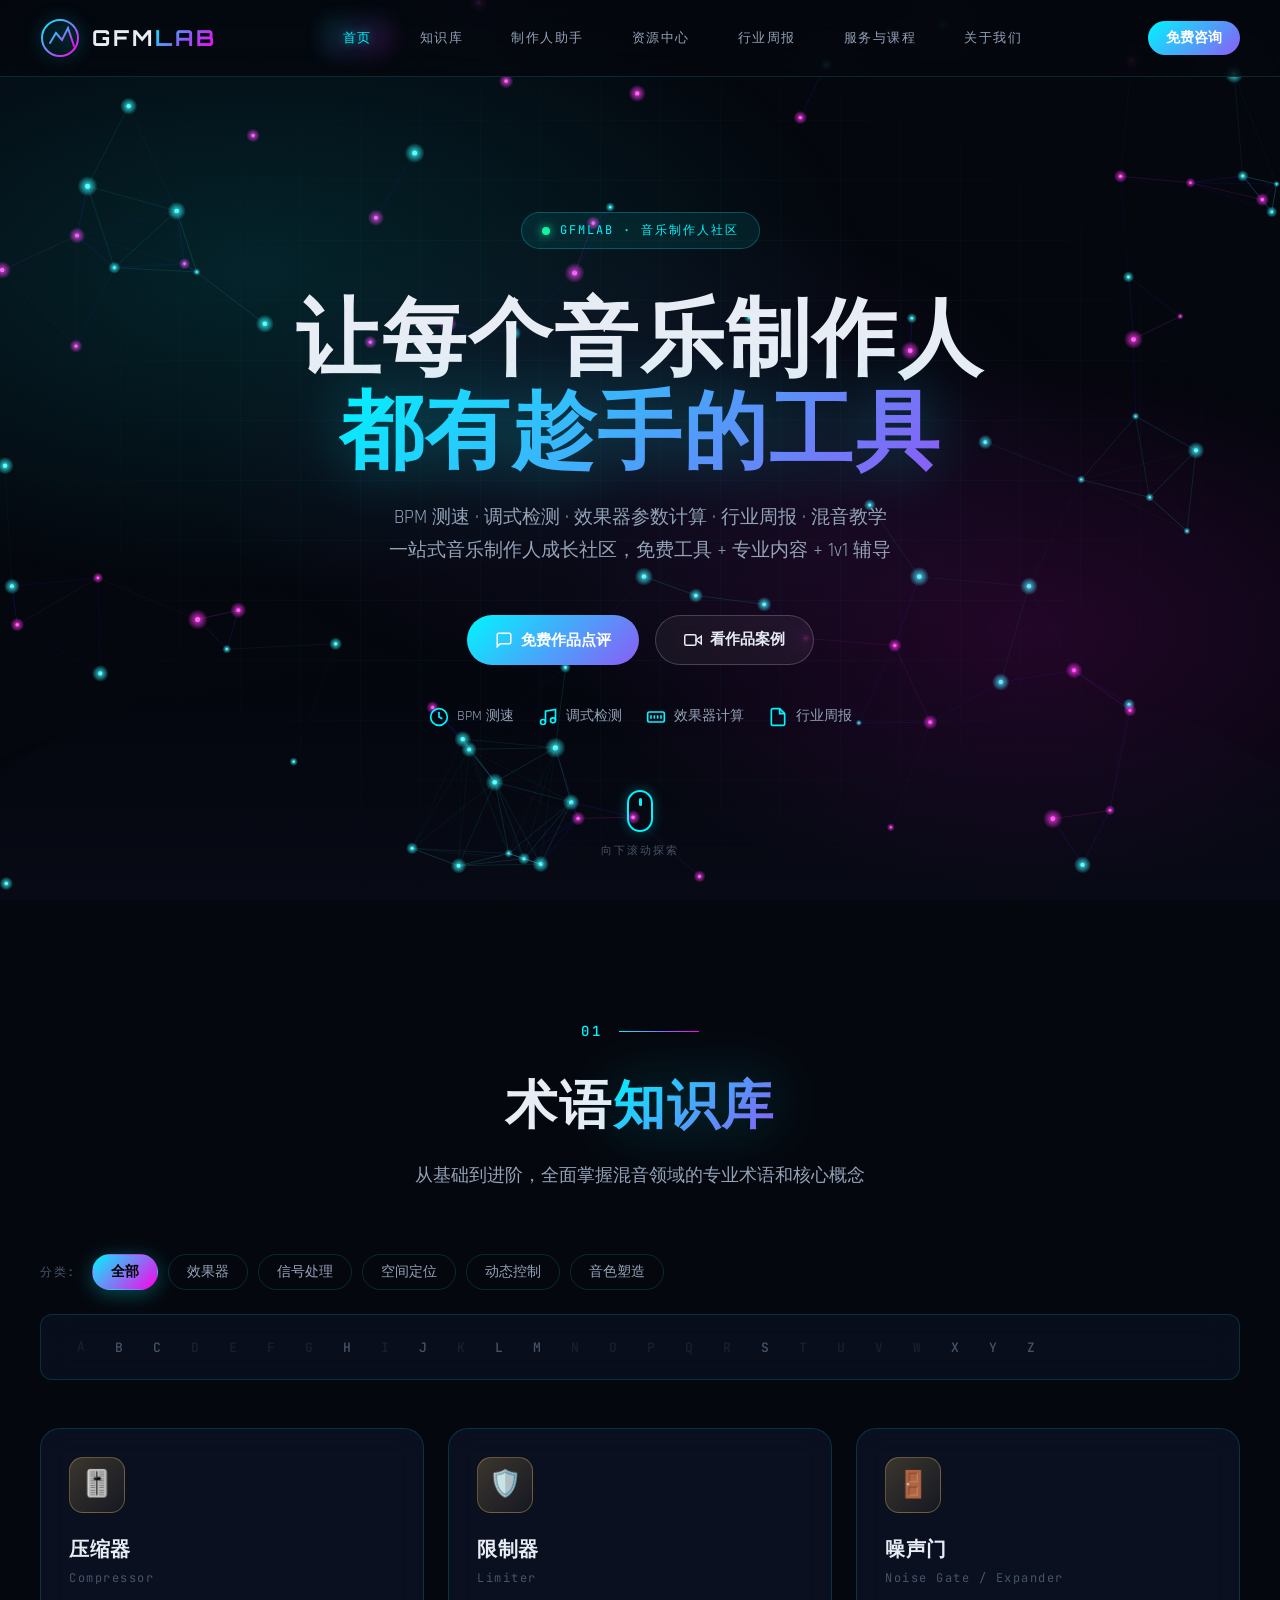
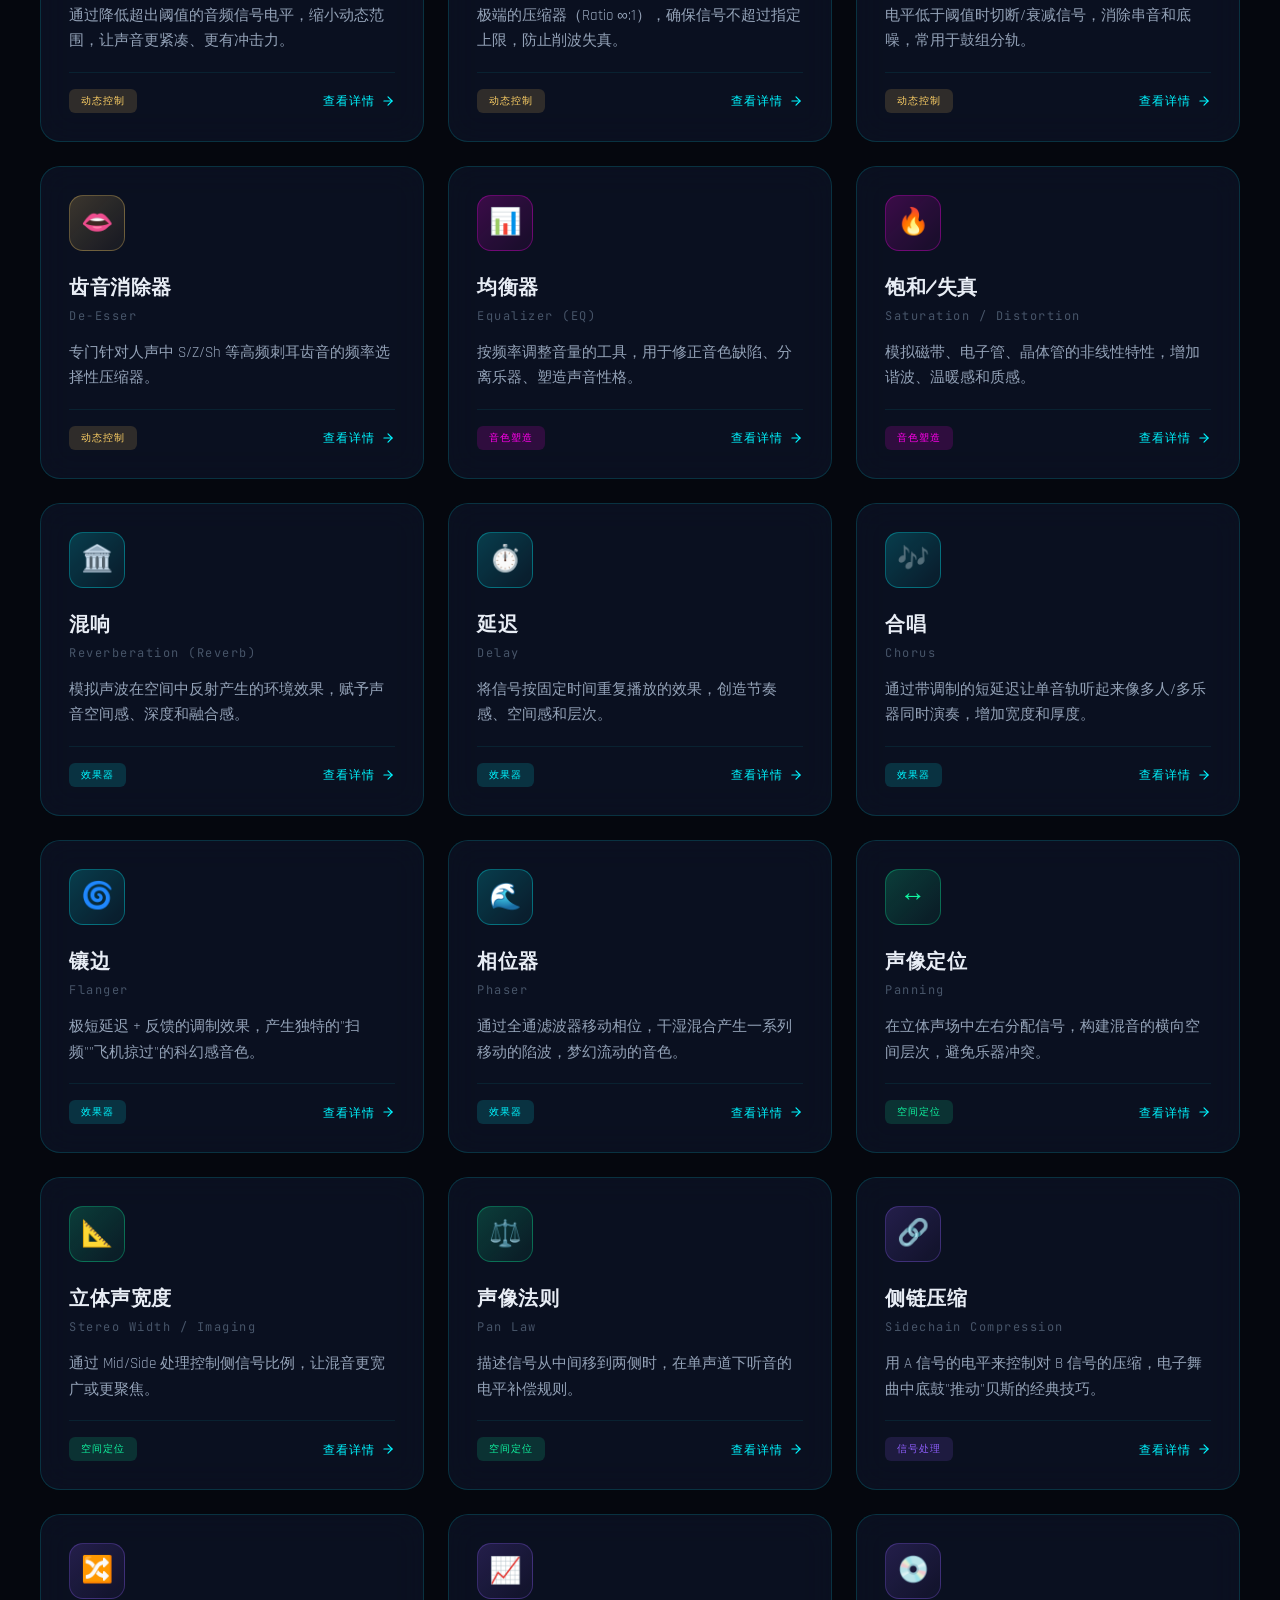
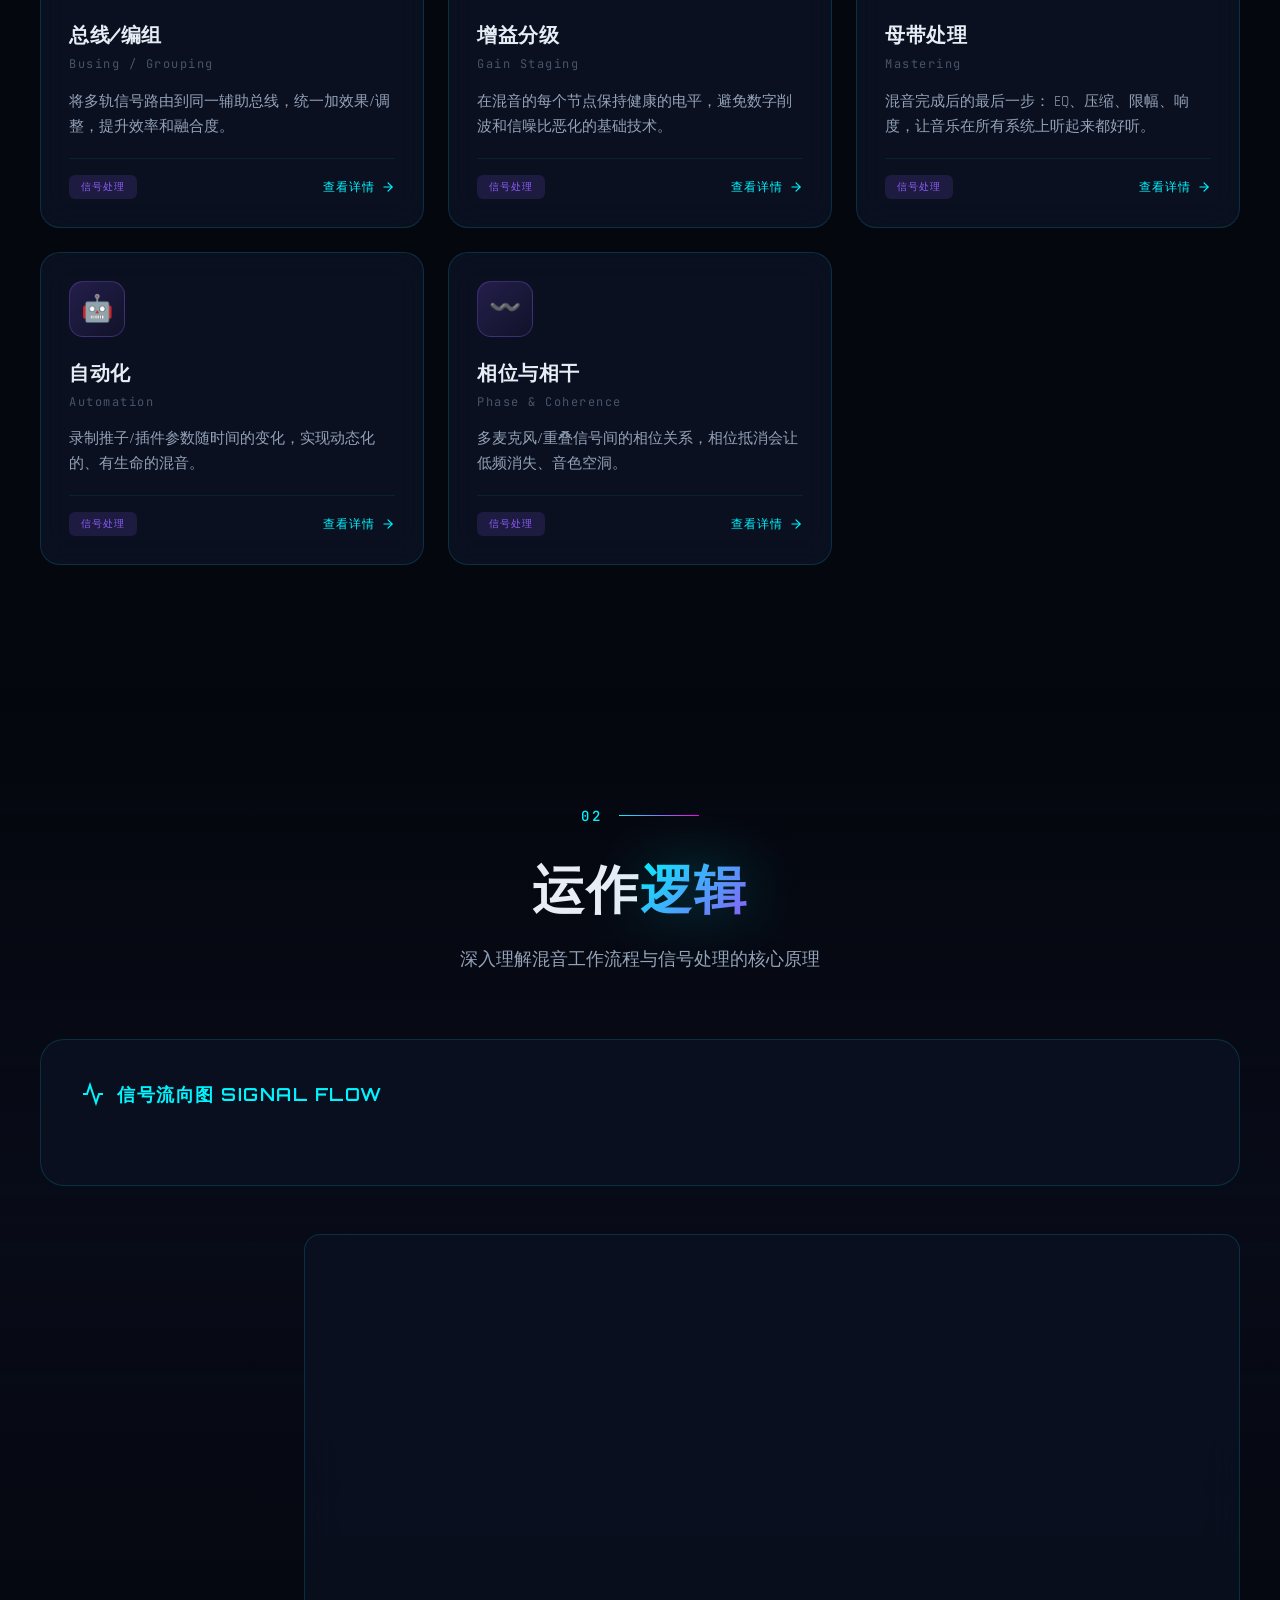
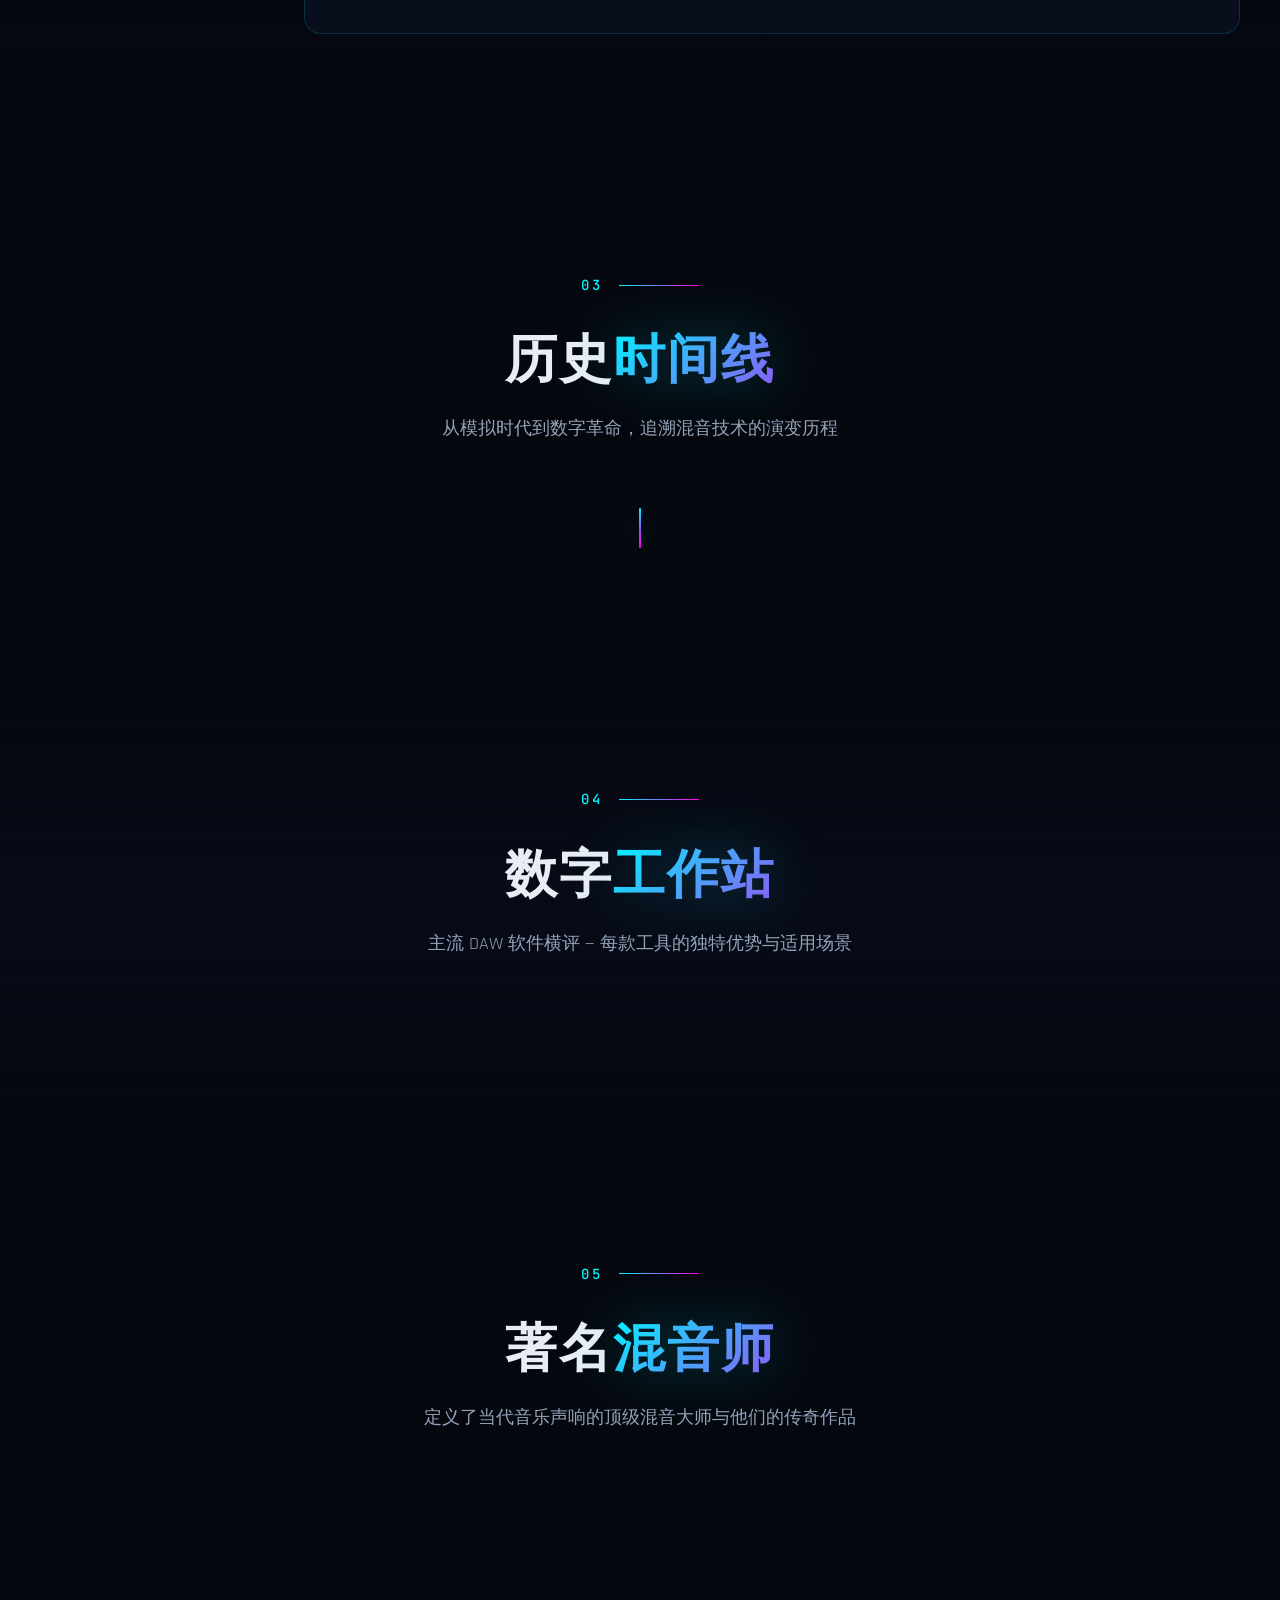
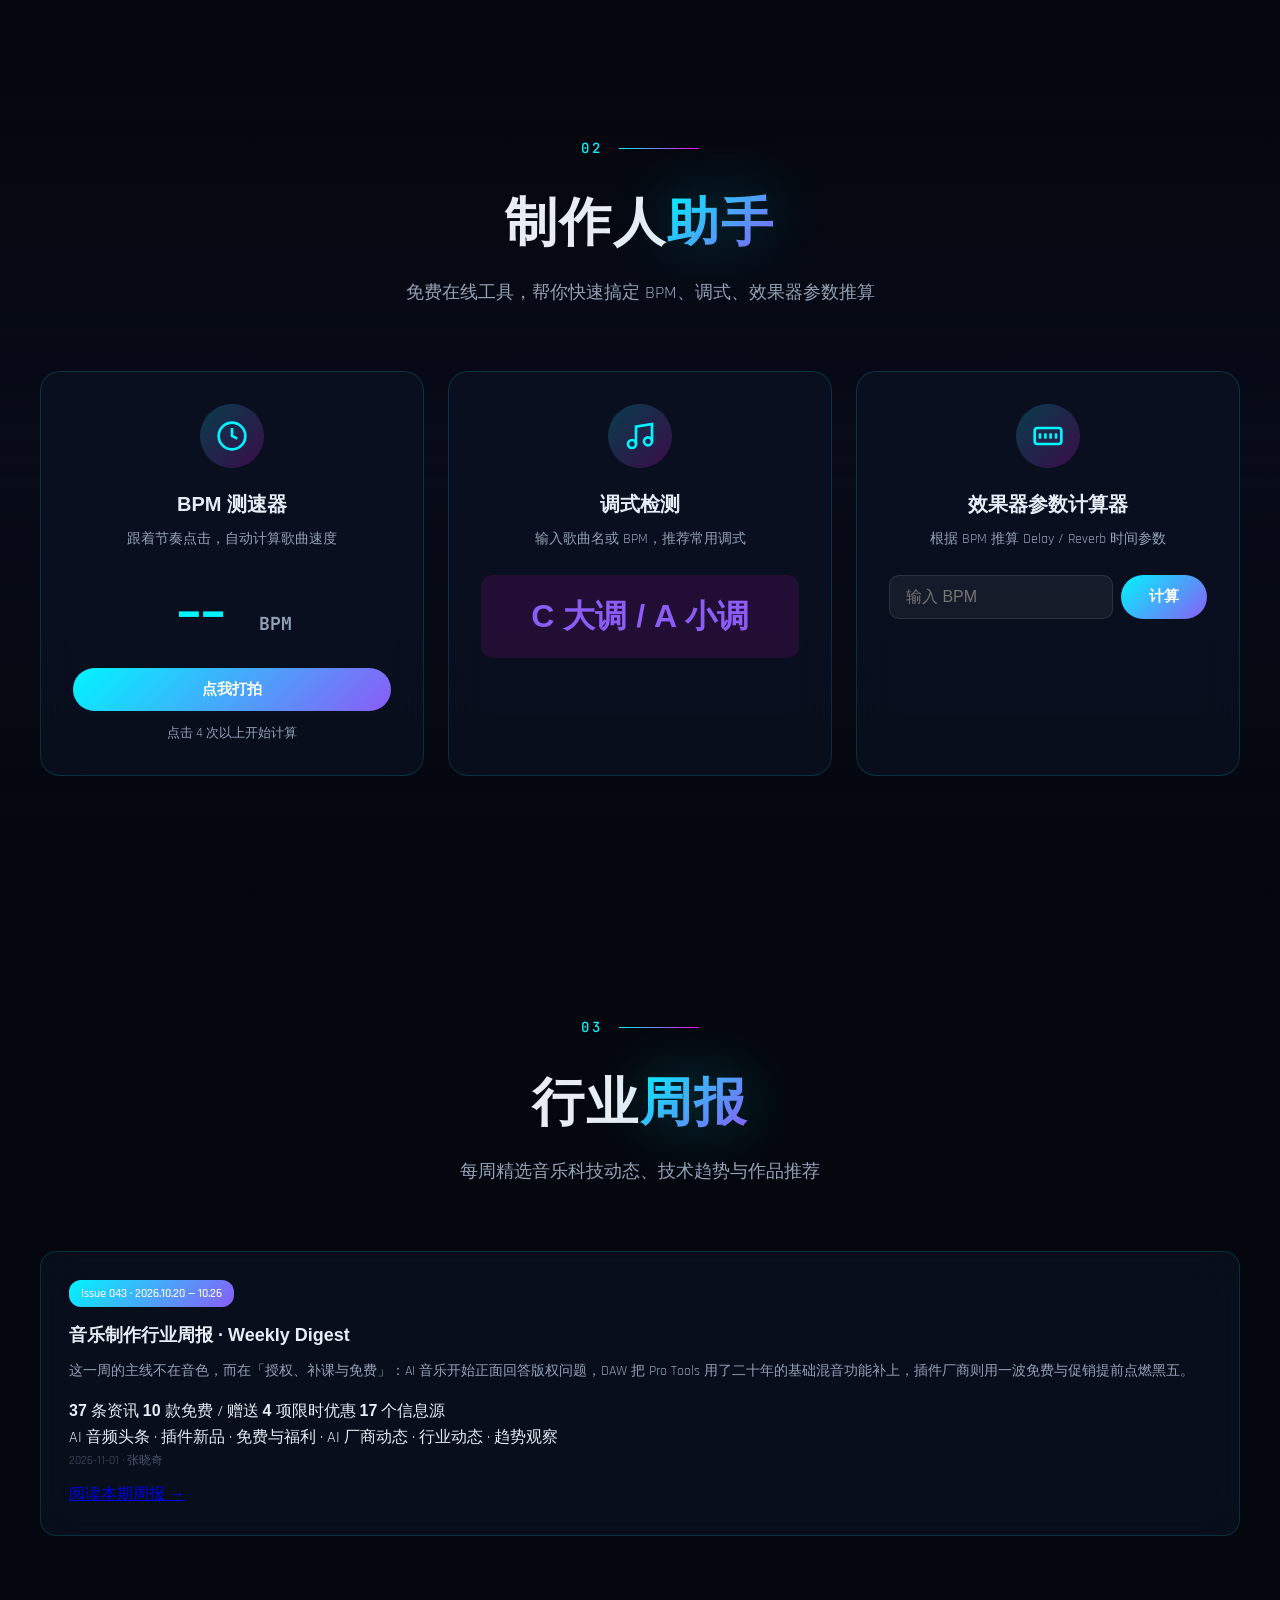
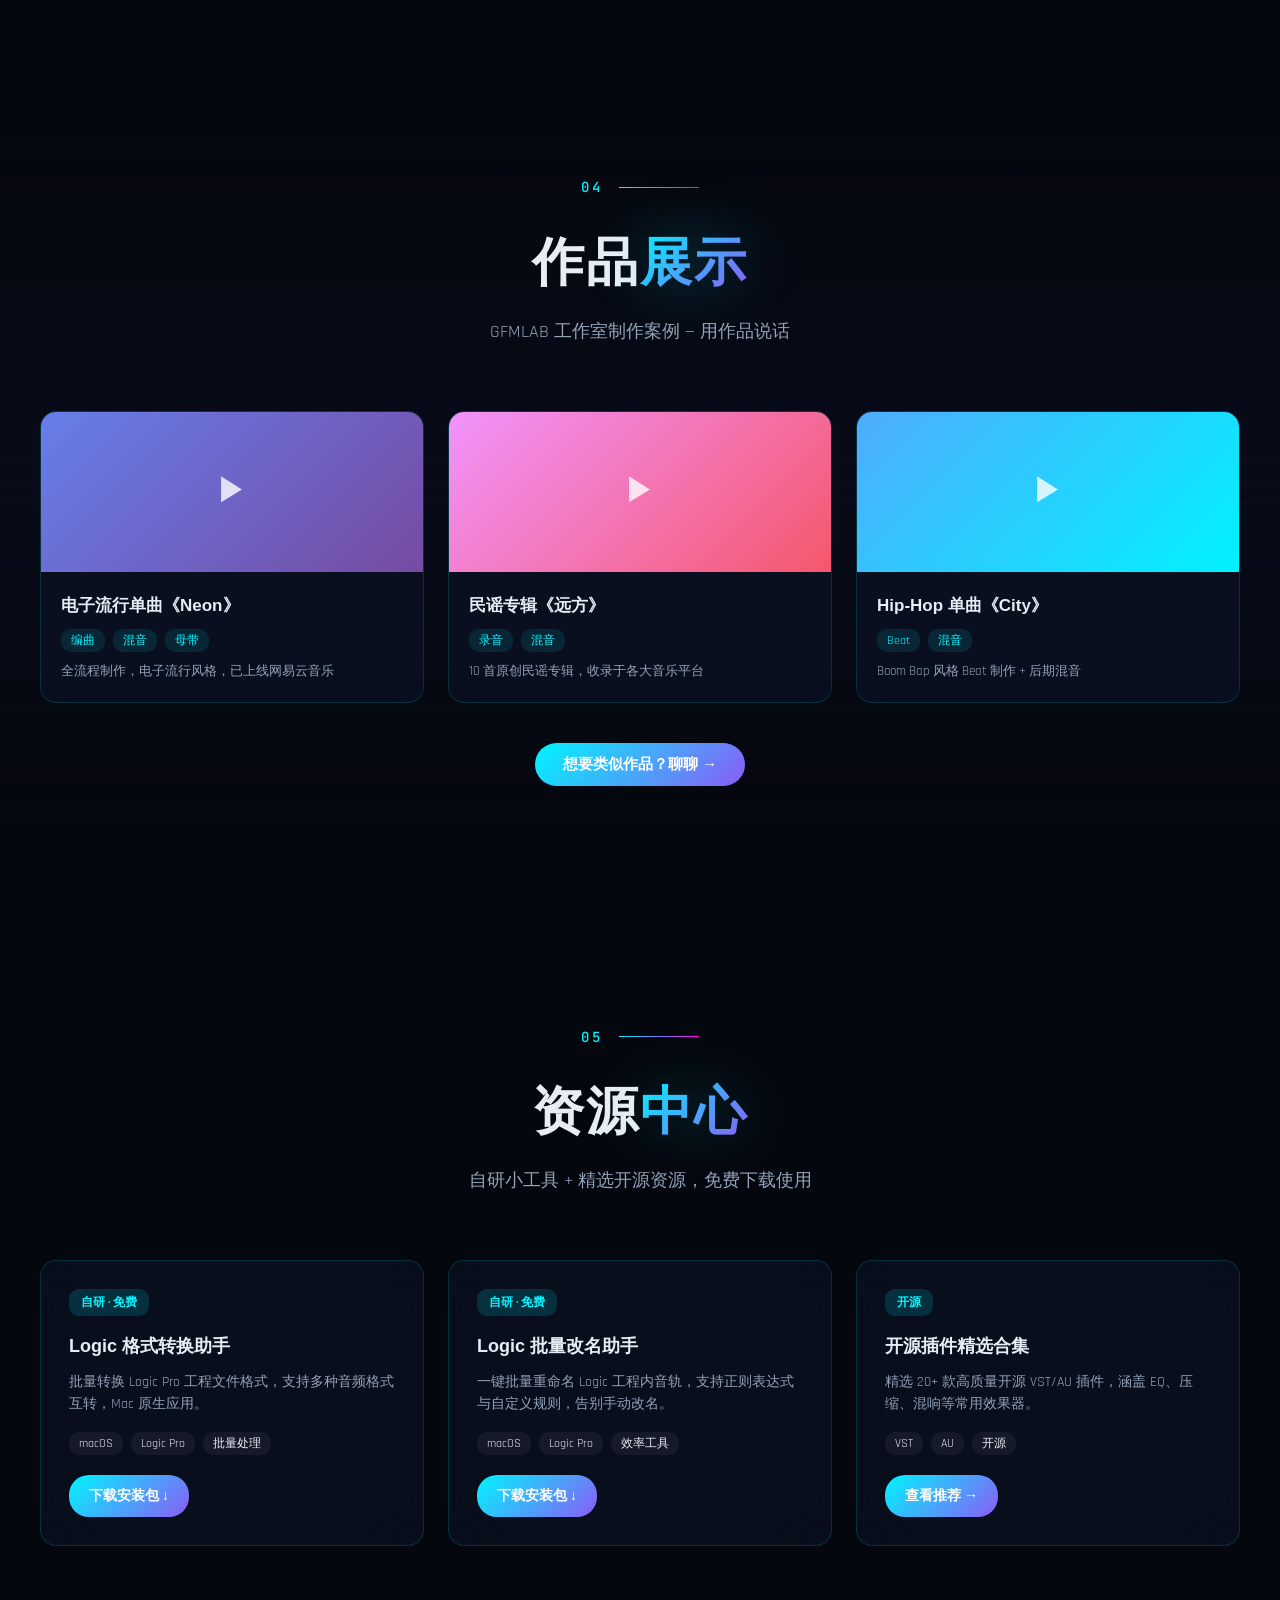
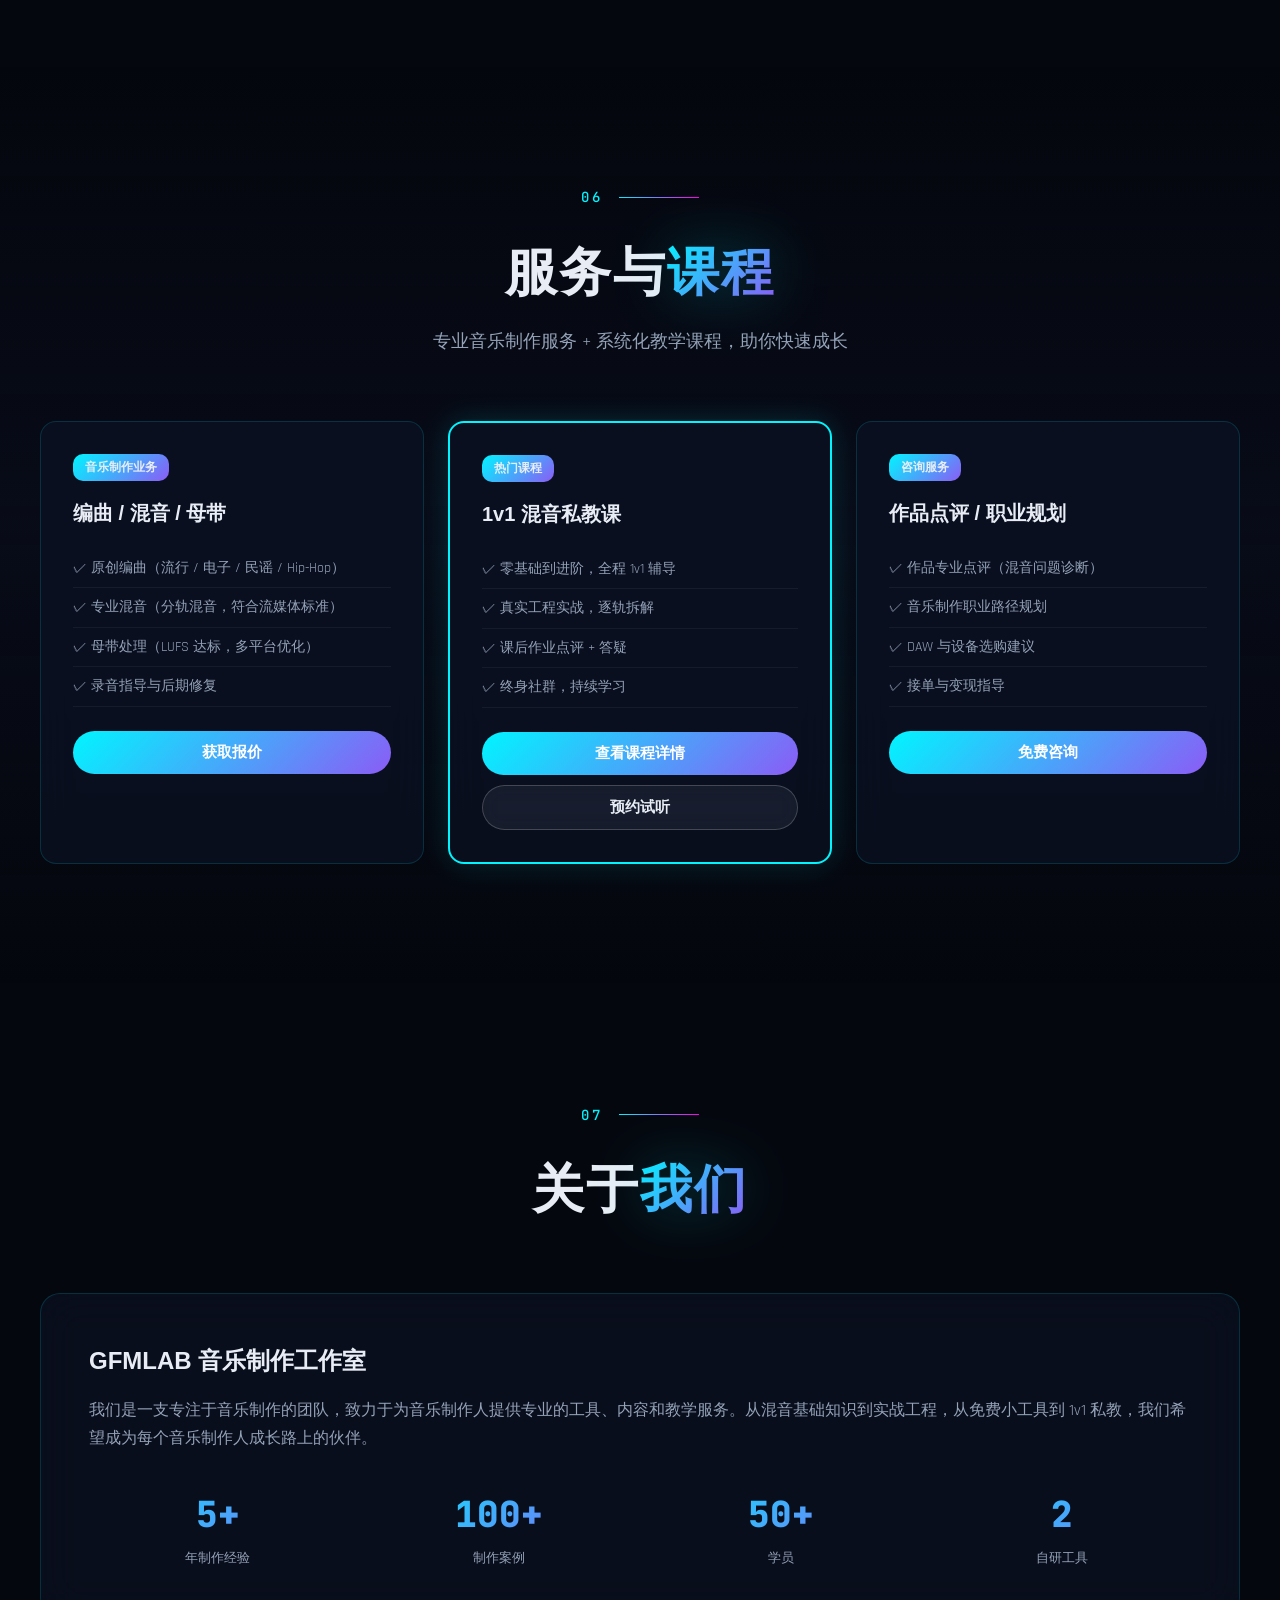
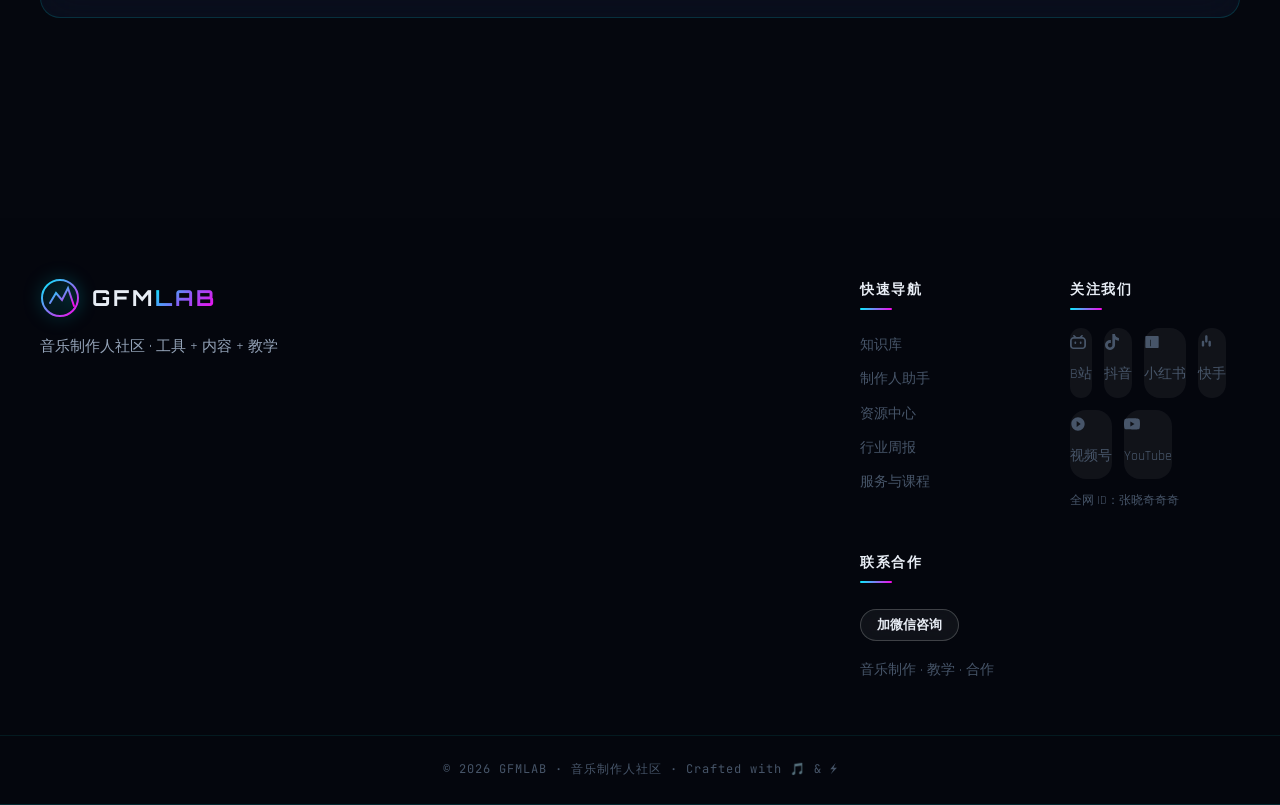
==== commit 00bfd701: "feat: 首页周报板块替换为真实 Issue 043" ====
--- a/index.html
+++ b/index.html
@@ -261,26 +261,19 @@
                 <p class="section-desc">每周精选音乐科技动态、技术趋势与作品推荐</p>
             </div>
             <div class="weekly-grid" id="weeklyGrid">
-                <div class="weekly-card glass">
-                    <div class="weekly-issue">第 01 期</div>
-                    <h3 class="weekly-title">2026 年 AI 音乐制作工具盘点</h3>
-                    <p class="weekly-summary">本周 AI 音乐领域迎来多款新工具，从 AI 母带到智能编曲，效率提升显著...</p>
+                <div class="weekly-card glass weekly-featured">
+                    <div class="weekly-issue">Issue 043 · 2026.10.20 — 10.26</div>
+                    <h3 class="weekly-title">音乐制作行业周报 · Weekly Digest</h3>
+                    <p class="weekly-summary">这一周的主线不在音色，而在「授权、补课与免费」：AI 音乐开始正面回答版权问题，DAW 把 Pro Tools 用了二十年的基础混音功能补上，插件厂商则用一波免费与促销提前点燃黑五。</p>
+                    <div class="weekly-stats">
+                        <span><strong>37</strong> 条资讯</span>
+                        <span><strong>10</strong> 款免费 / 赠送</span>
+                        <span><strong>4</strong> 项限时优惠</span>
+                        <span><strong>17</strong> 个信息源</span>
+                    </div>
+                    <div class="weekly-sections">AI 音频头条 · 插件新品 · 免费与福利 · AI 厂商动态 · 行业动态 · 趋势观察</div>
                     <div class="weekly-meta">2026-11-01 · 张晓奇</div>
-                    <a href="javascript:void(0)" class="weekly-link" onclick="openWeeklyDetail(0)">阅读全文 →</a>
-                </div>
-                <div class="weekly-card glass">
-                    <div class="weekly-issue">第 02 期</div>
-                    <h3 class="weekly-title">Logic Pro 新功能深度解析</h3>
-                    <p class="weekly-summary">Logic Pro 重大更新，新增 AI 混音助手与空间音频工具，制作人 workflow 再升级...</p>
-                    <div class="weekly-meta">2026-11-01 · 张晓奇</div>
-                    <a href="javascript:void(0)" class="weekly-link" onclick="openWeeklyDetail(1)">阅读全文 →</a>
-                </div>
-                <div class="weekly-card glass">
-                    <div class="weekly-issue">第 03 期</div>
-                    <h3 class="weekly-title">流媒体平台响度标准更新</h3>
-                    <p class="weekly-summary">Spotify、Apple Music 调整 LUFS 标准，母带处理策略需要相应调整...</p>
-                    <div class="weekly-meta">2026-11-01 · 张晓奇</div>
-                    <a href="javascript:void(0)" class="weekly-link" onclick="openWeeklyDetail(2)">阅读全文 →</a>
+                    <a href="weekly/issue-043.html" target="_blank" class="weekly-read-btn">阅读本期周报 →</a>
                 </div>
             </div>
         </div>
--- a/style.css
+++ b/style.css
@@ -2574,19 +2574,7 @@
 .stat-label { font-size: 13px; color: var(--text-secondary); margin-top: 4px; }
 
 /* 联系弹窗 */
-.modal-overlay {
-    display: none;
-    position: fixed;
-    top: 0; left: 0;
-    width: 100%; height: 100%;
-    background: rgba(0,0,0,0.7);
-    backdrop-filter: blur(5px);
-    z-index: 1000;
-    align-items: center;
-    justify-content: center;
-}
-.modal-overlay.active { display: flex; }
-.modal {
+#contactModal .modal {
     padding: 40px;
     border-radius: 20px;
     text-align: center;
@@ -2594,7 +2582,7 @@
     width: 90%;
     position: relative;
 }
-.modal-close {
+#contactModal .modal-close {
     position: absolute;
     top: 16px; right: 16px;
     background: none;
@@ -2616,6 +2604,42 @@
 .modal-qr img { width: 100%; height: 100%; object-fit: cover; }
 .modal-tip { font-size: 14px; color: var(--cyan); }
 
+/* 详情弹窗内容 */
+.detail-title {
+    font-family: var(--font-display);
+    font-size: 26px;
+    font-weight: 700;
+    line-height: 1.35;
+    margin-bottom: 20px;
+    padding-right: 48px;
+}
+.detail-body { line-height: 1.85; }
+.detail-body h3 {
+    font-size: 17px;
+    color: var(--cyan);
+    margin: 26px 0 10px;
+    font-family: var(--font-display);
+    letter-spacing: 1px;
+}
+.detail-body p { font-size: 15px; color: var(--text-secondary); margin-bottom: 12px; }
+.detail-body .detail-lead {
+    font-size: 15px;
+    color: var(--text);
+    padding: 16px 20px;
+    background: rgba(0, 245, 255, 0.06);
+    border-left: 3px solid var(--cyan);
+    border-radius: 8px;
+    margin-bottom: 20px;
+}
+.detail-body ul { padding-left: 20px; margin-bottom: 12px; }
+.detail-body li {
+    font-size: 15px;
+    color: var(--text-secondary);
+    margin-bottom: 8px;
+    list-style: disc;
+}
+.detail-body strong { color: var(--text); }
+
 /* 页脚社媒 */
 .social-links {
     display: flex;
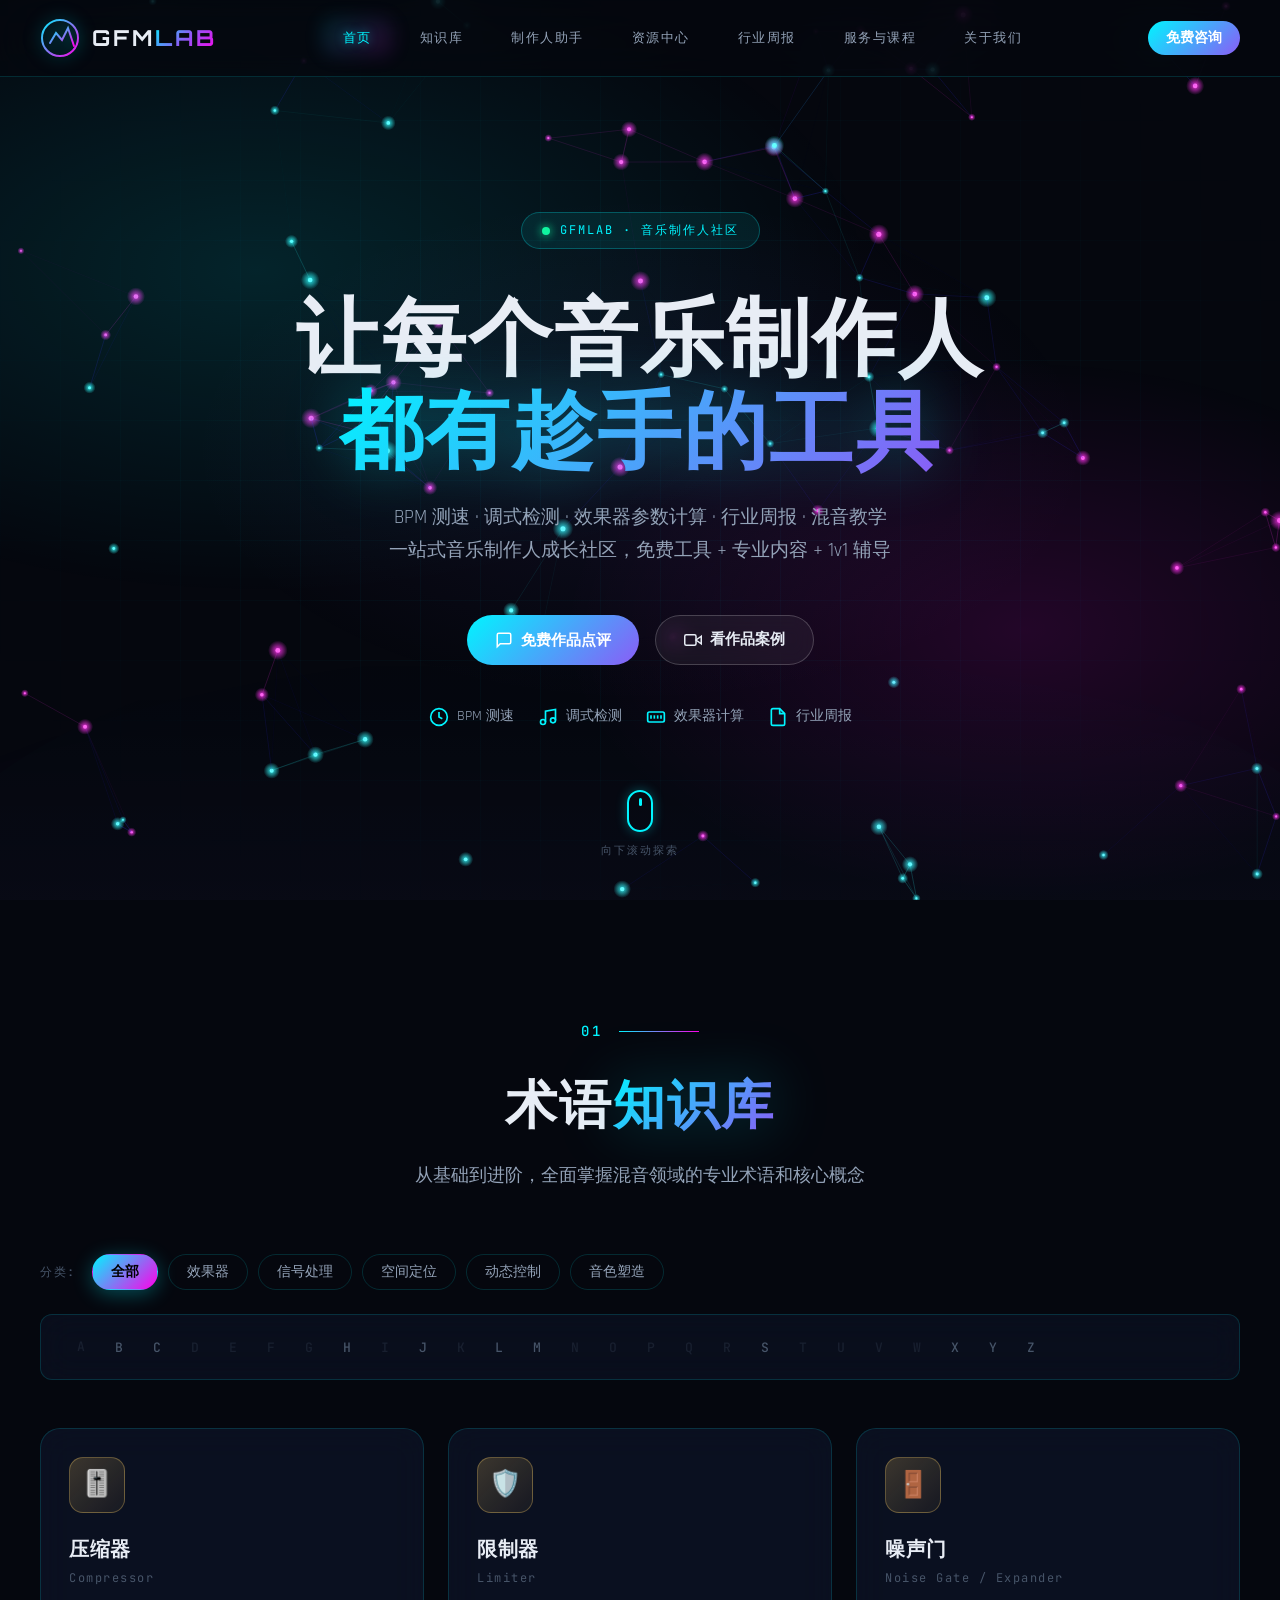
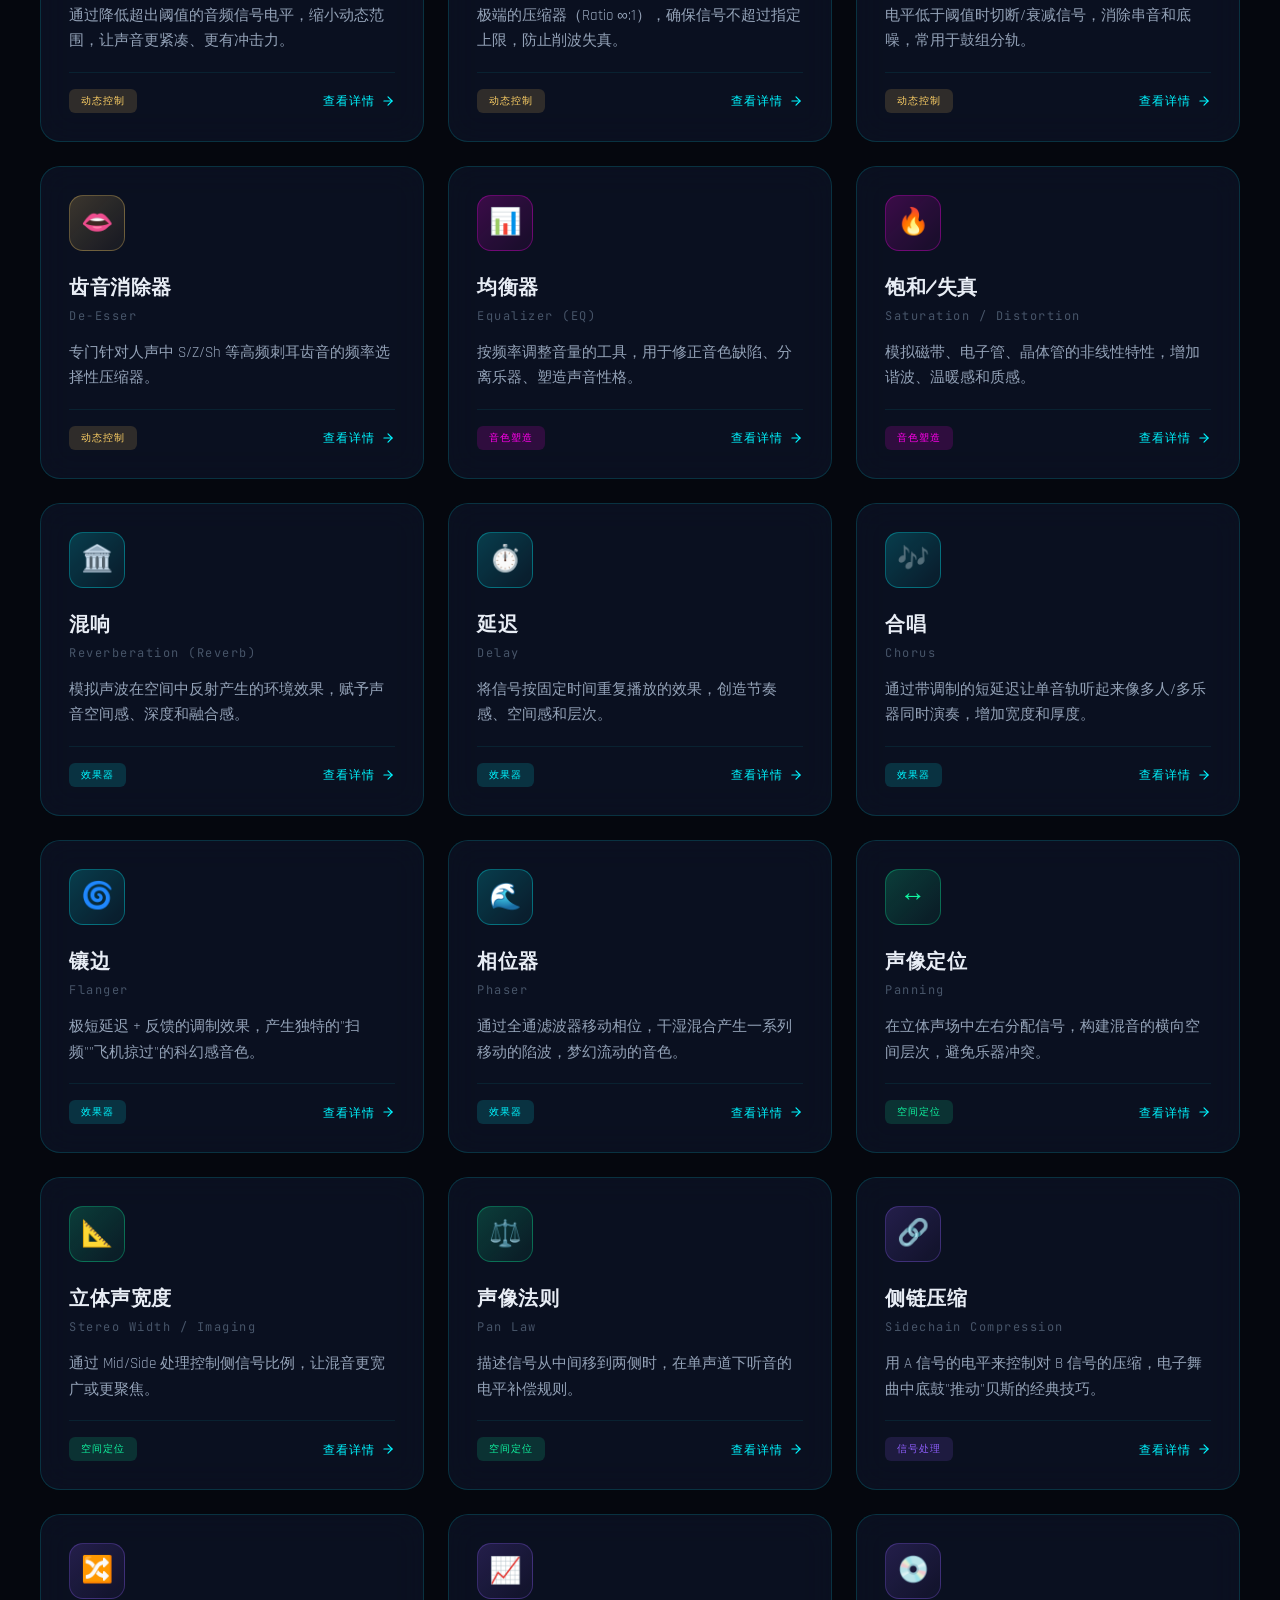
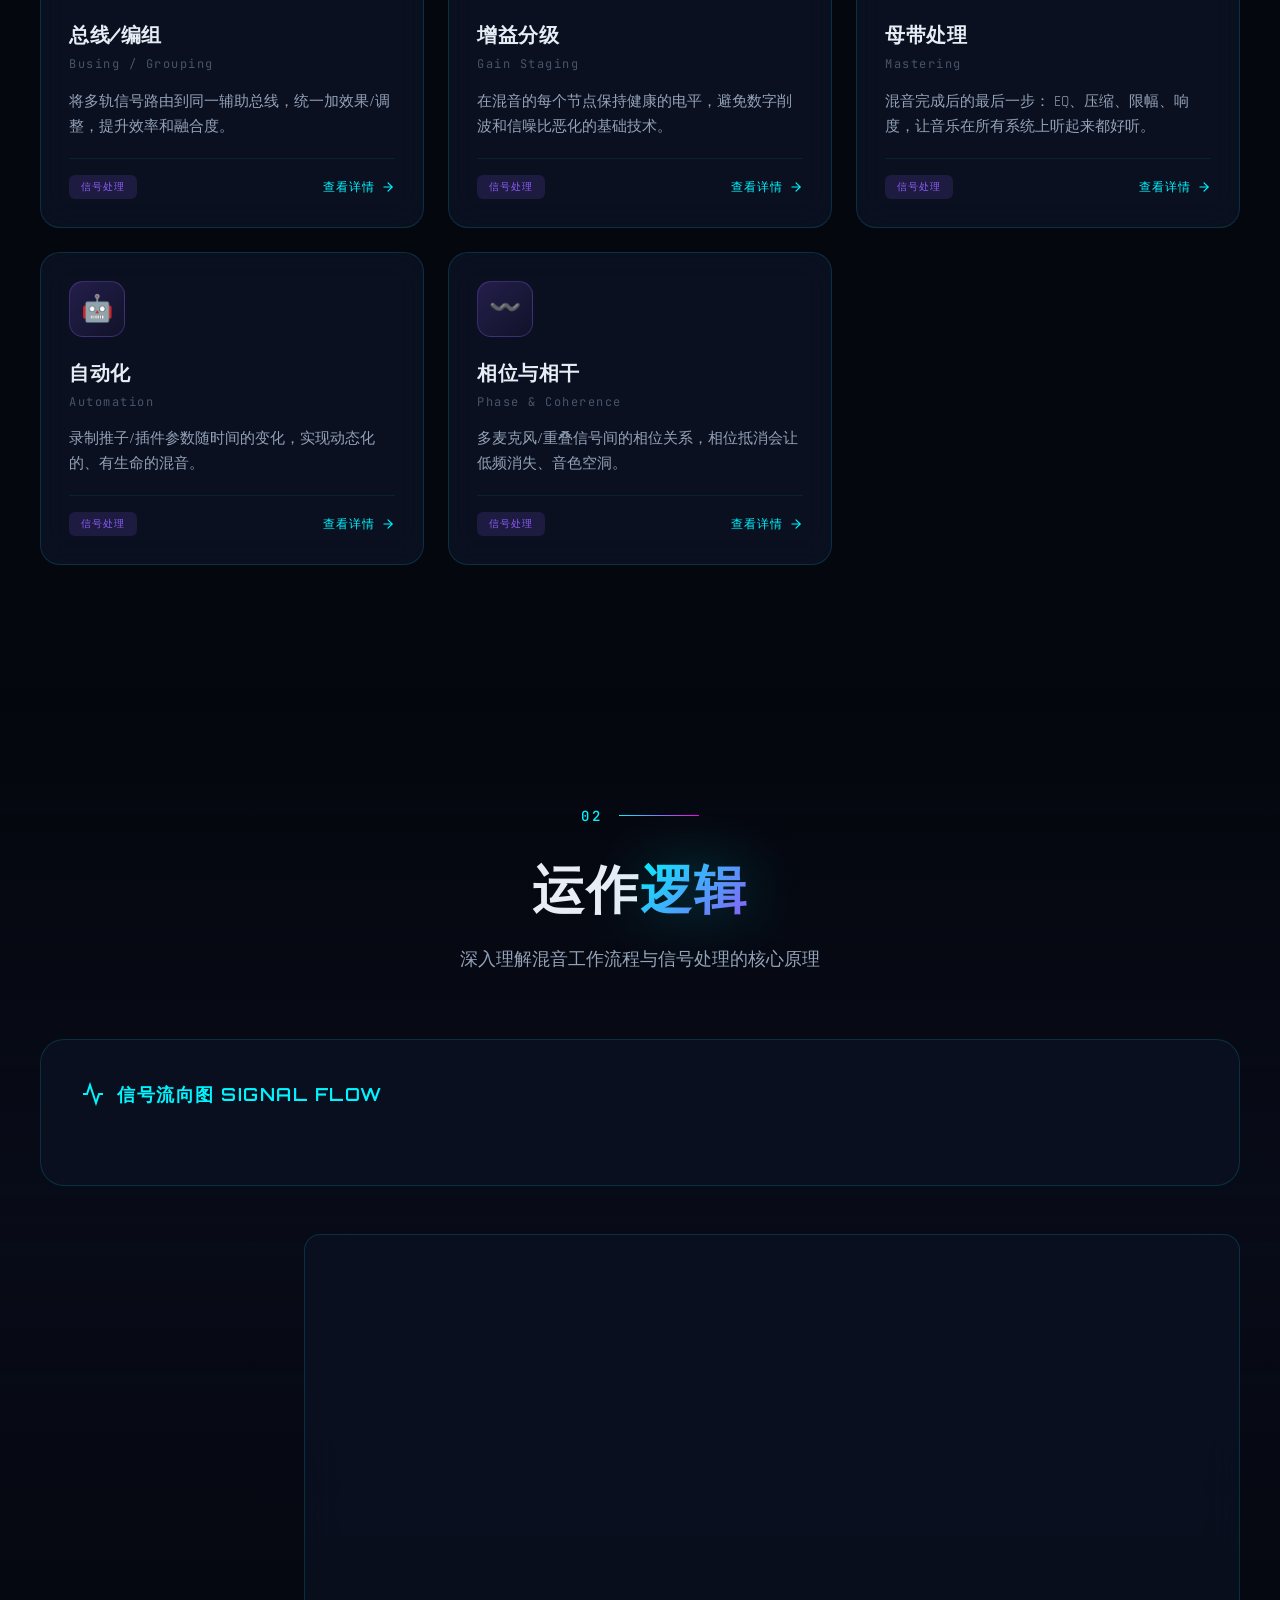
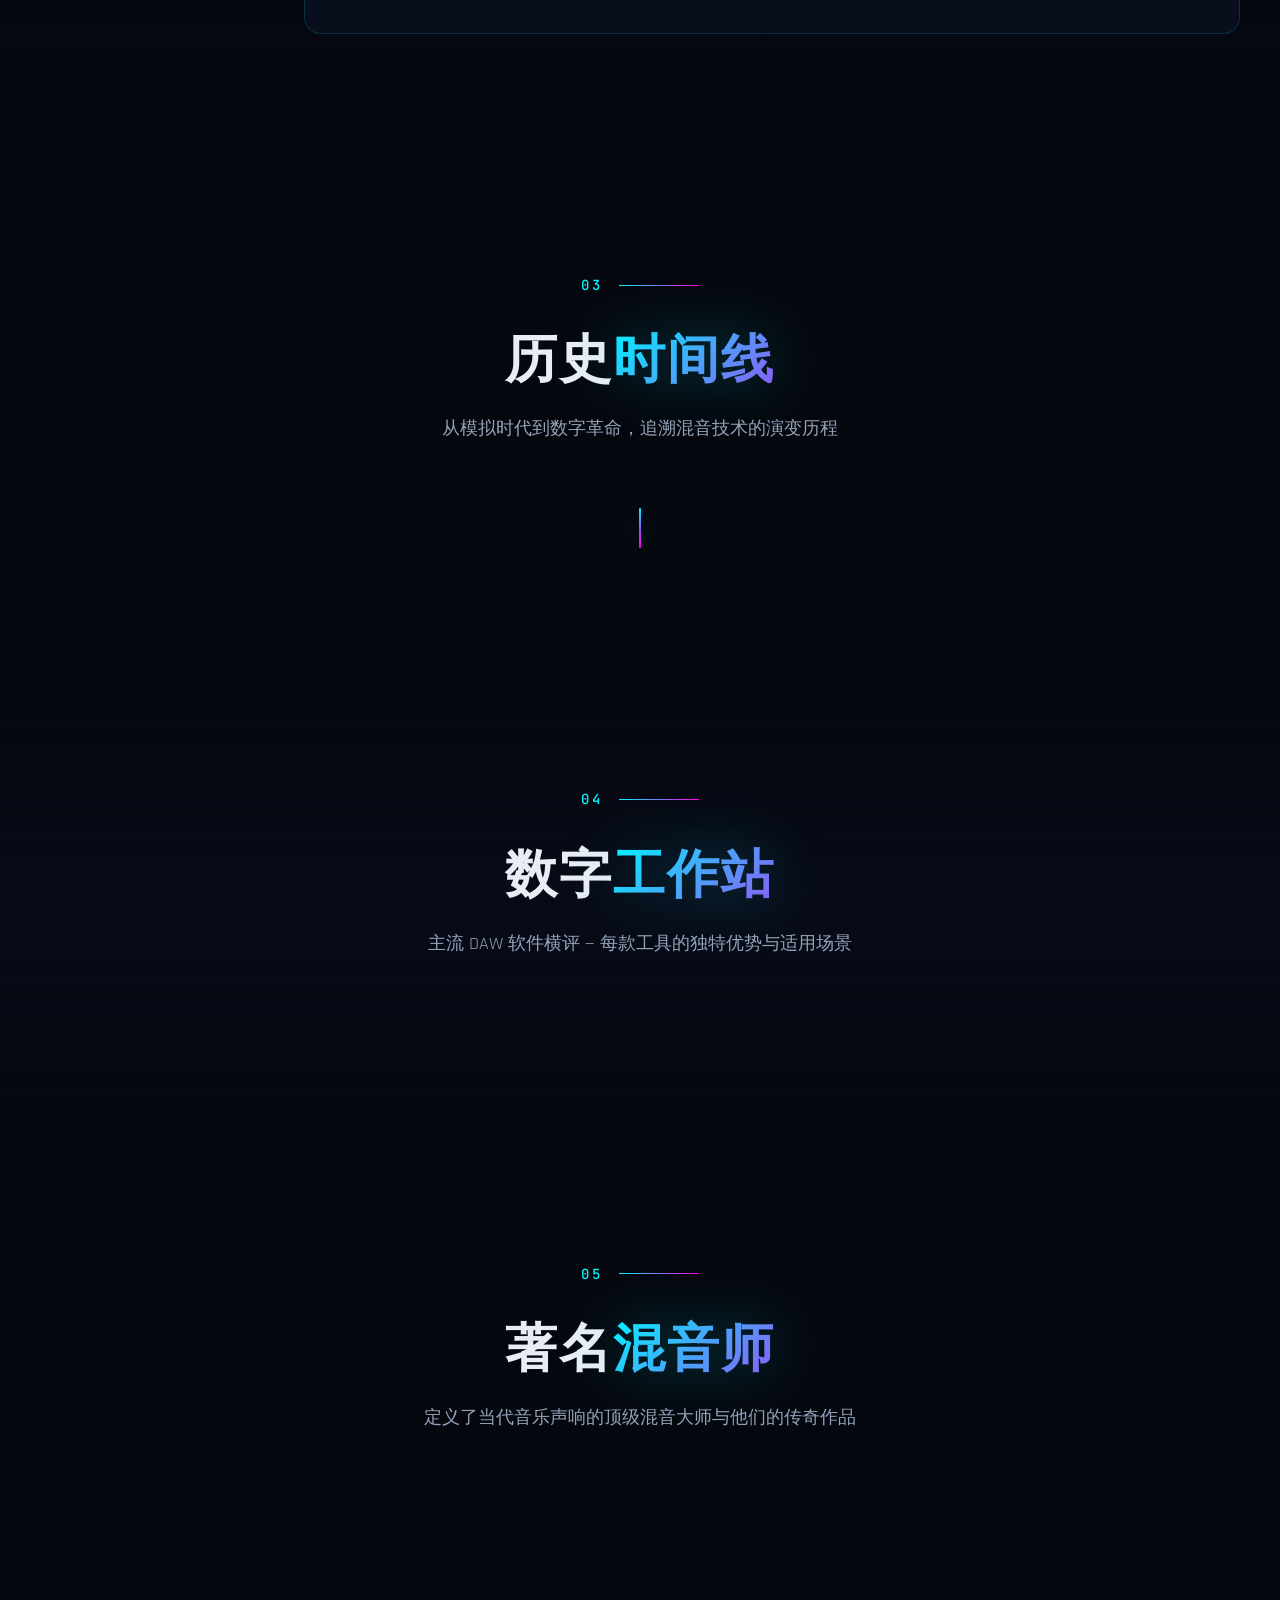
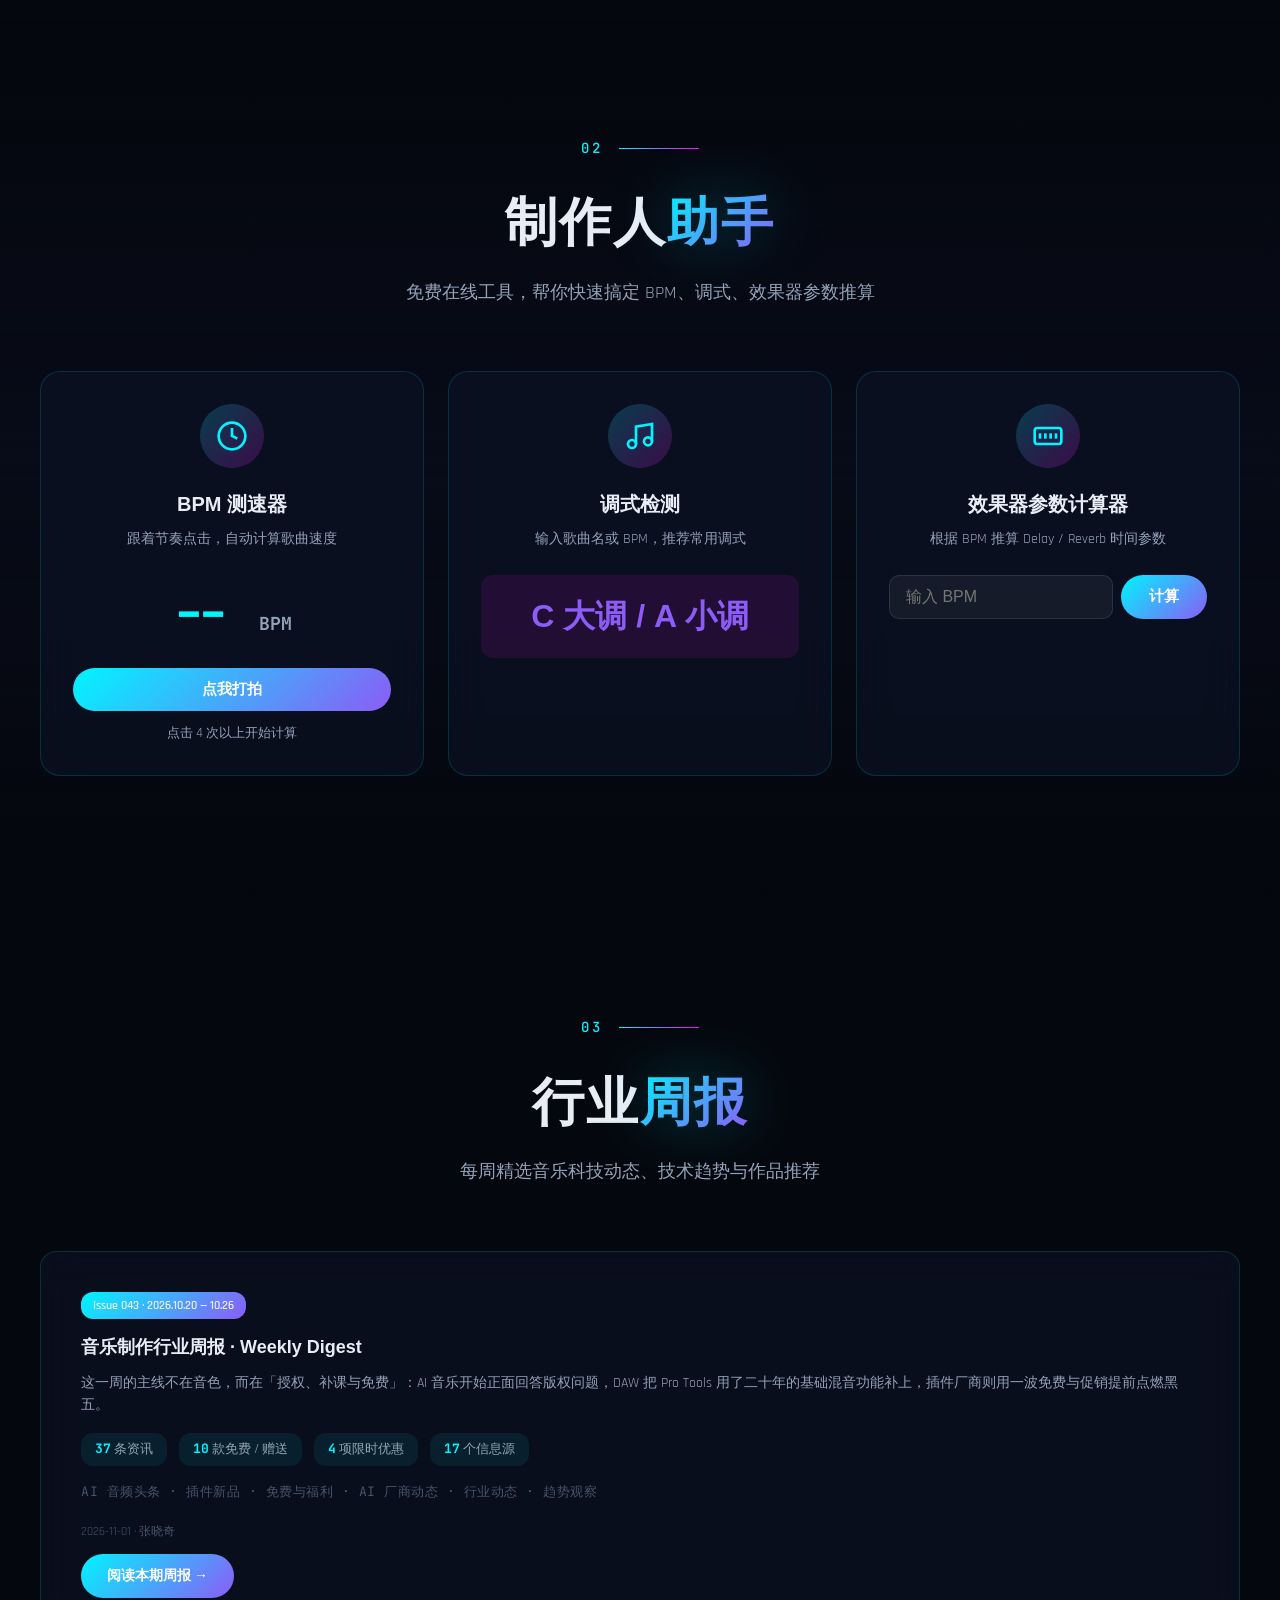
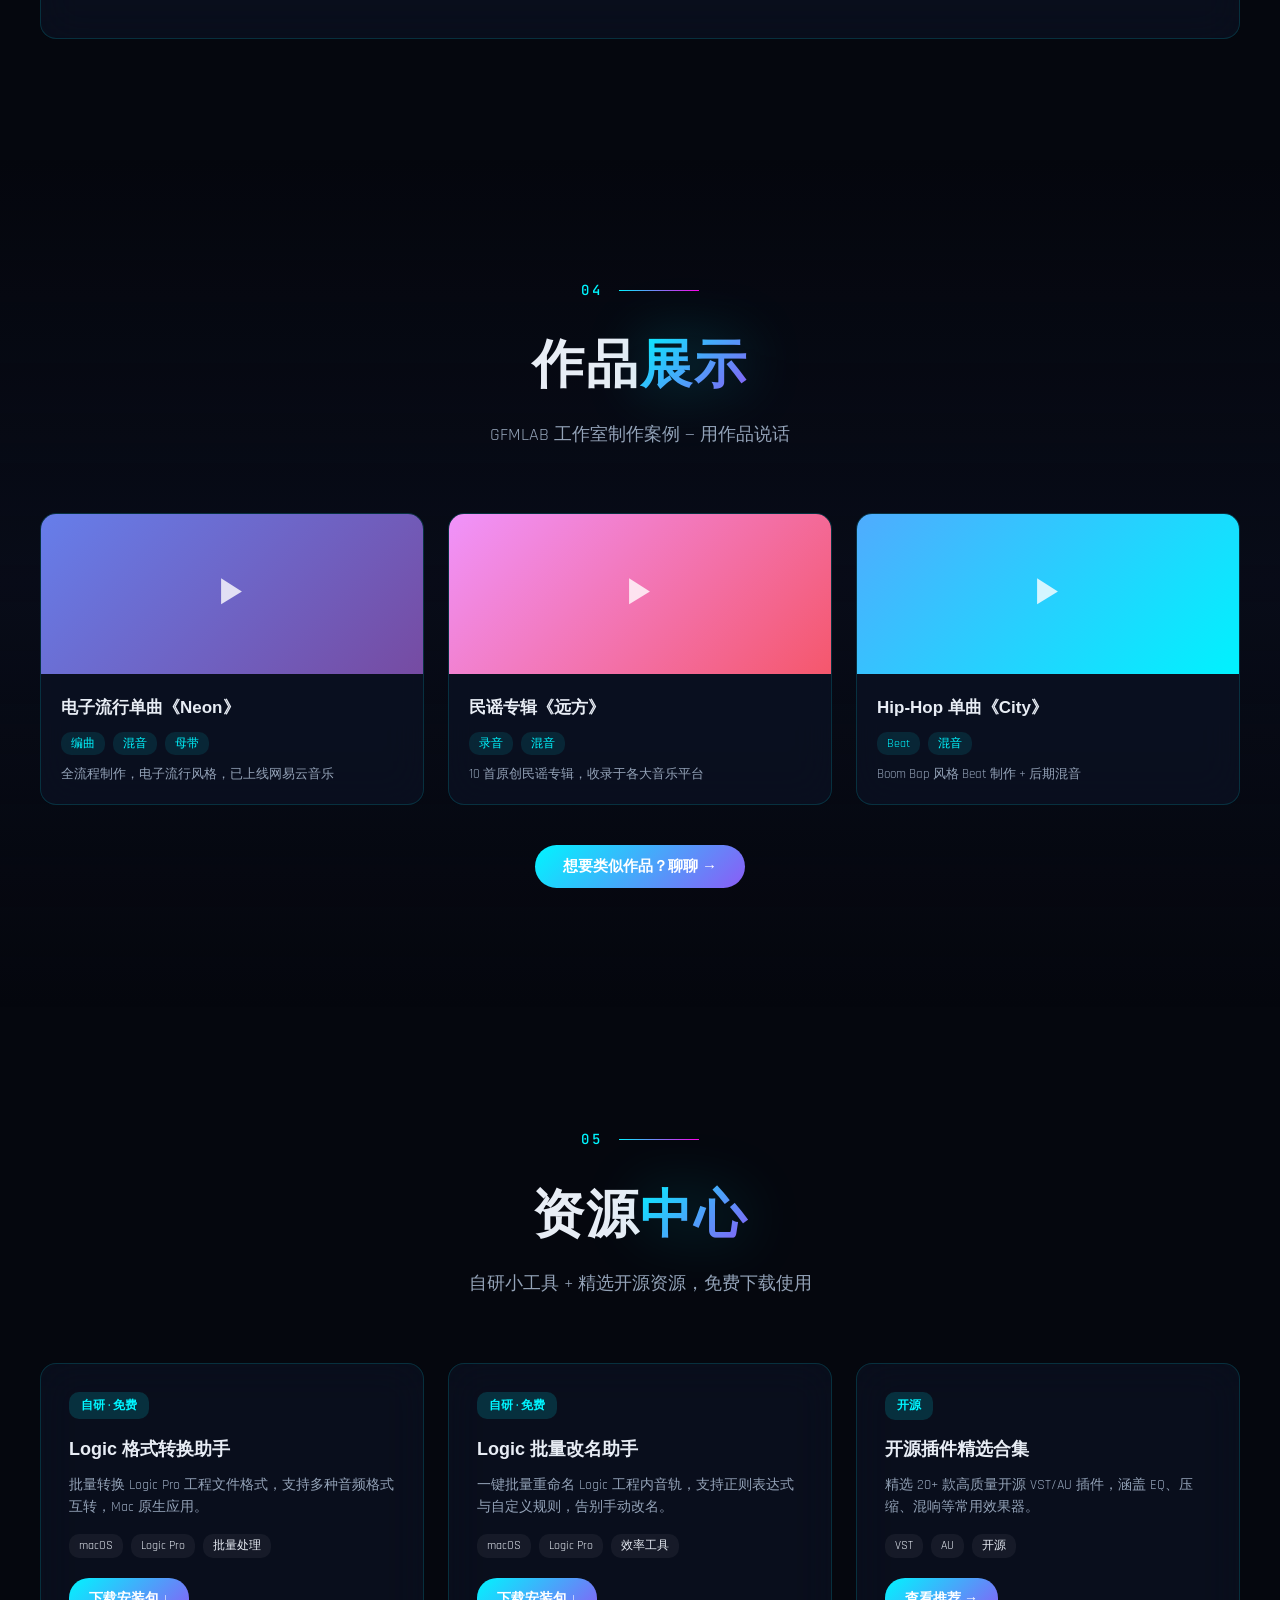
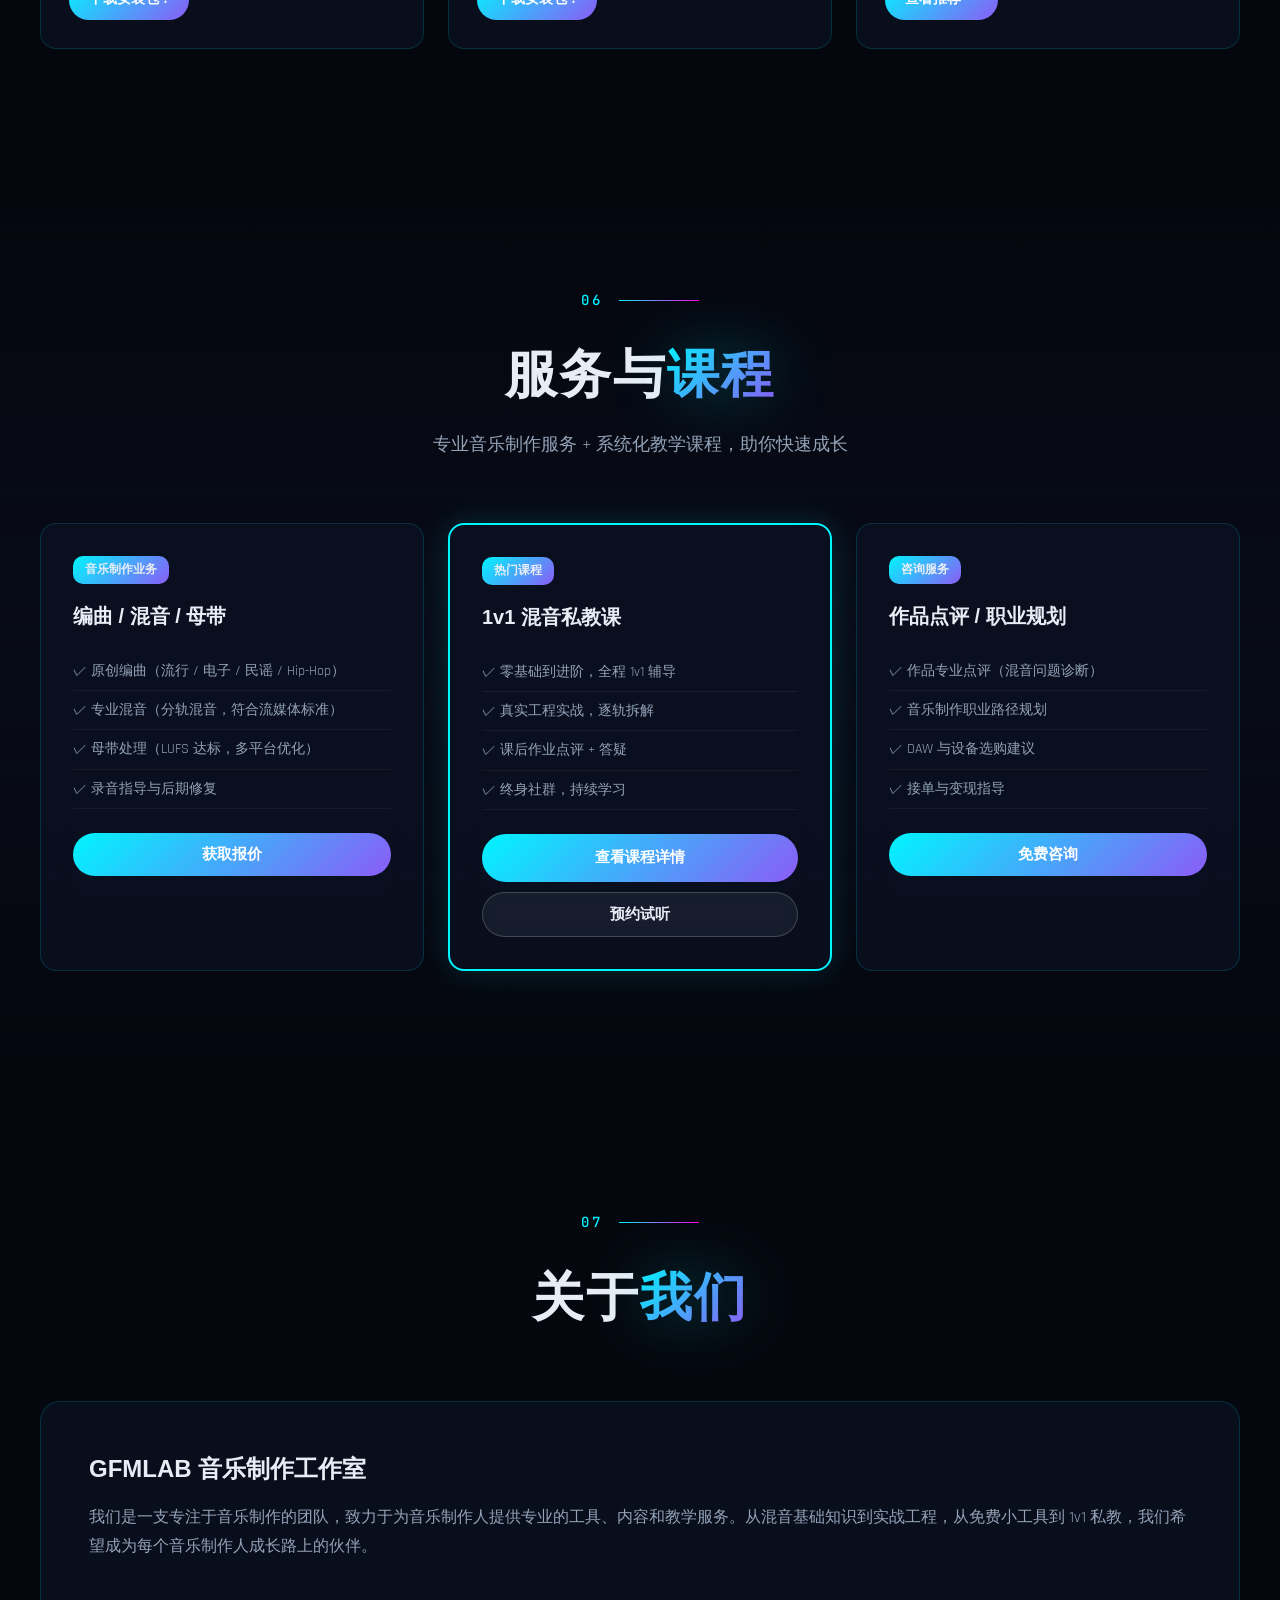
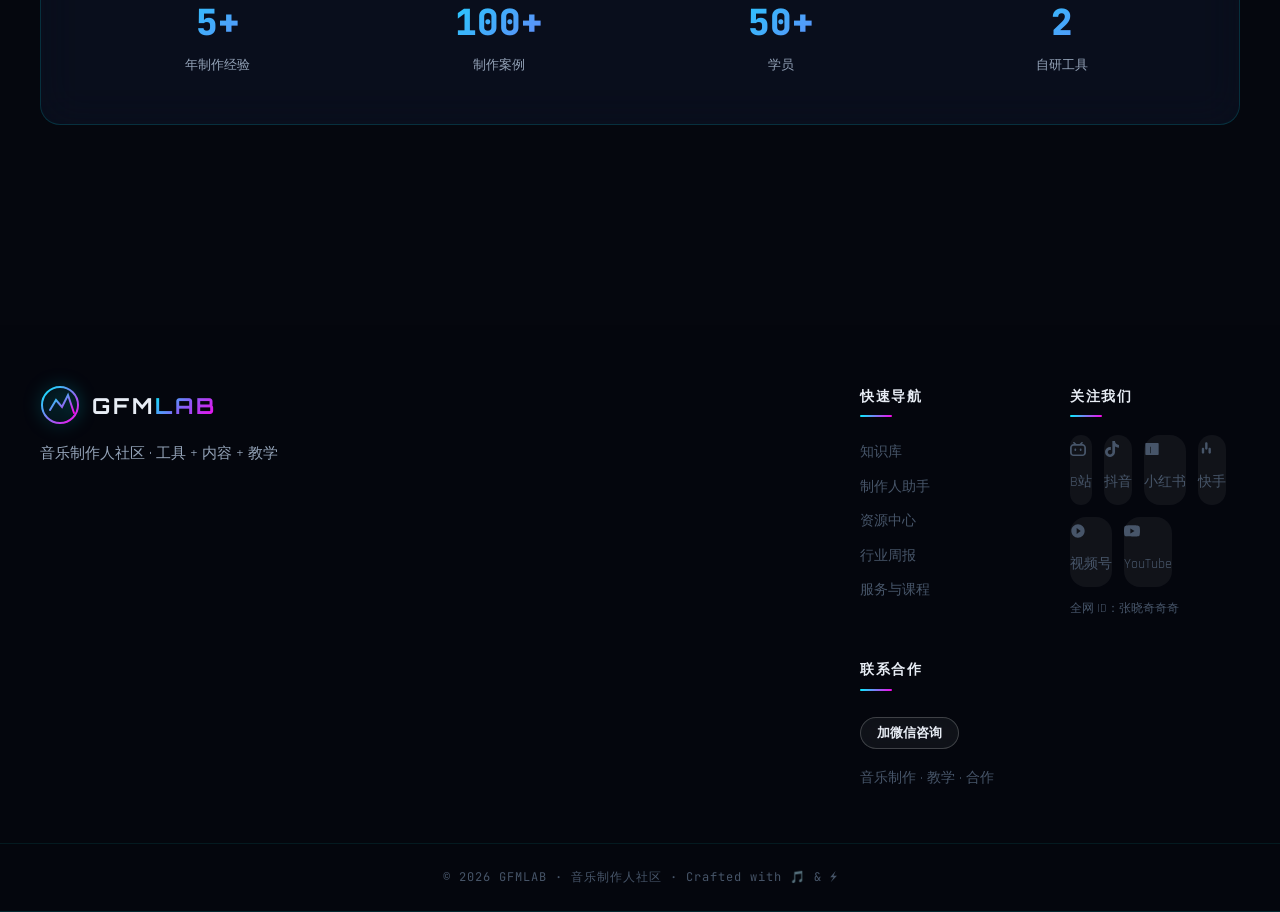
==== commit cd440a90: "Link course card to new detail page; remove dead modal code" ====
--- a/index.html
+++ b/index.html
@@ -391,7 +391,7 @@
                         <li>✓ 课后作业点评 + 答疑</li>
                         <li>✓ 终身社群，持续学习</li>
                     </ul>
-                    <button class="btn btn-primary btn-block" onclick="openCourseDetail()">查看课程详情</button>
+                    <a class="btn btn-primary btn-block" href="course/index.html" target="_blank" style="text-decoration:none;display:block;text-align:center">查看课程详情</a>
                     <button class="btn btn-ghost btn-block" style="margin-top:10px" onclick="openContactModal()">预约试听</button>
                 </div>
                 <div class="service-card glass">
--- a/style.css
+++ b/style.css
@@ -2431,6 +2431,48 @@
 .weekly-meta { font-size: 12px; color: var(--text-muted); margin-bottom: 12px; }
 .weekly-link { color: var(--cyan); font-size: 14px; text-decoration: none; }
 
+/* 周报精选卡片 */
+.weekly-featured {
+    grid-column: 1 / -1;
+    padding: 40px;
+}
+.weekly-stats {
+    display: flex;
+    flex-wrap: wrap;
+    gap: 12px;
+    margin-bottom: 16px;
+}
+.weekly-stats span {
+    padding: 6px 14px;
+    background: rgba(0, 245, 255, 0.08);
+    border-radius: 12px;
+    font-size: 13px;
+    color: var(--text-secondary);
+}
+.weekly-stats strong { color: var(--cyan); font-family: var(--font-mono); }
+.weekly-sections {
+    font-size: 13px;
+    color: var(--text-muted);
+    margin-bottom: 20px;
+    font-family: var(--font-mono);
+    letter-spacing: 0.5px;
+}
+.weekly-read-btn {
+    display: inline-block;
+    padding: 11px 26px;
+    border-radius: 24px;
+    background: linear-gradient(135deg, var(--cyan), var(--purple));
+    color: #fff;
+    font-size: 14px;
+    font-weight: 600;
+    text-decoration: none;
+    transition: all 0.3s;
+}
+.weekly-read-btn:hover {
+    transform: translateY(-2px);
+    box-shadow: 0 10px 28px rgba(0, 245, 255, 0.35);
+}
+
 /* 作品展示 */
 .portfolio-grid {
     display: grid;
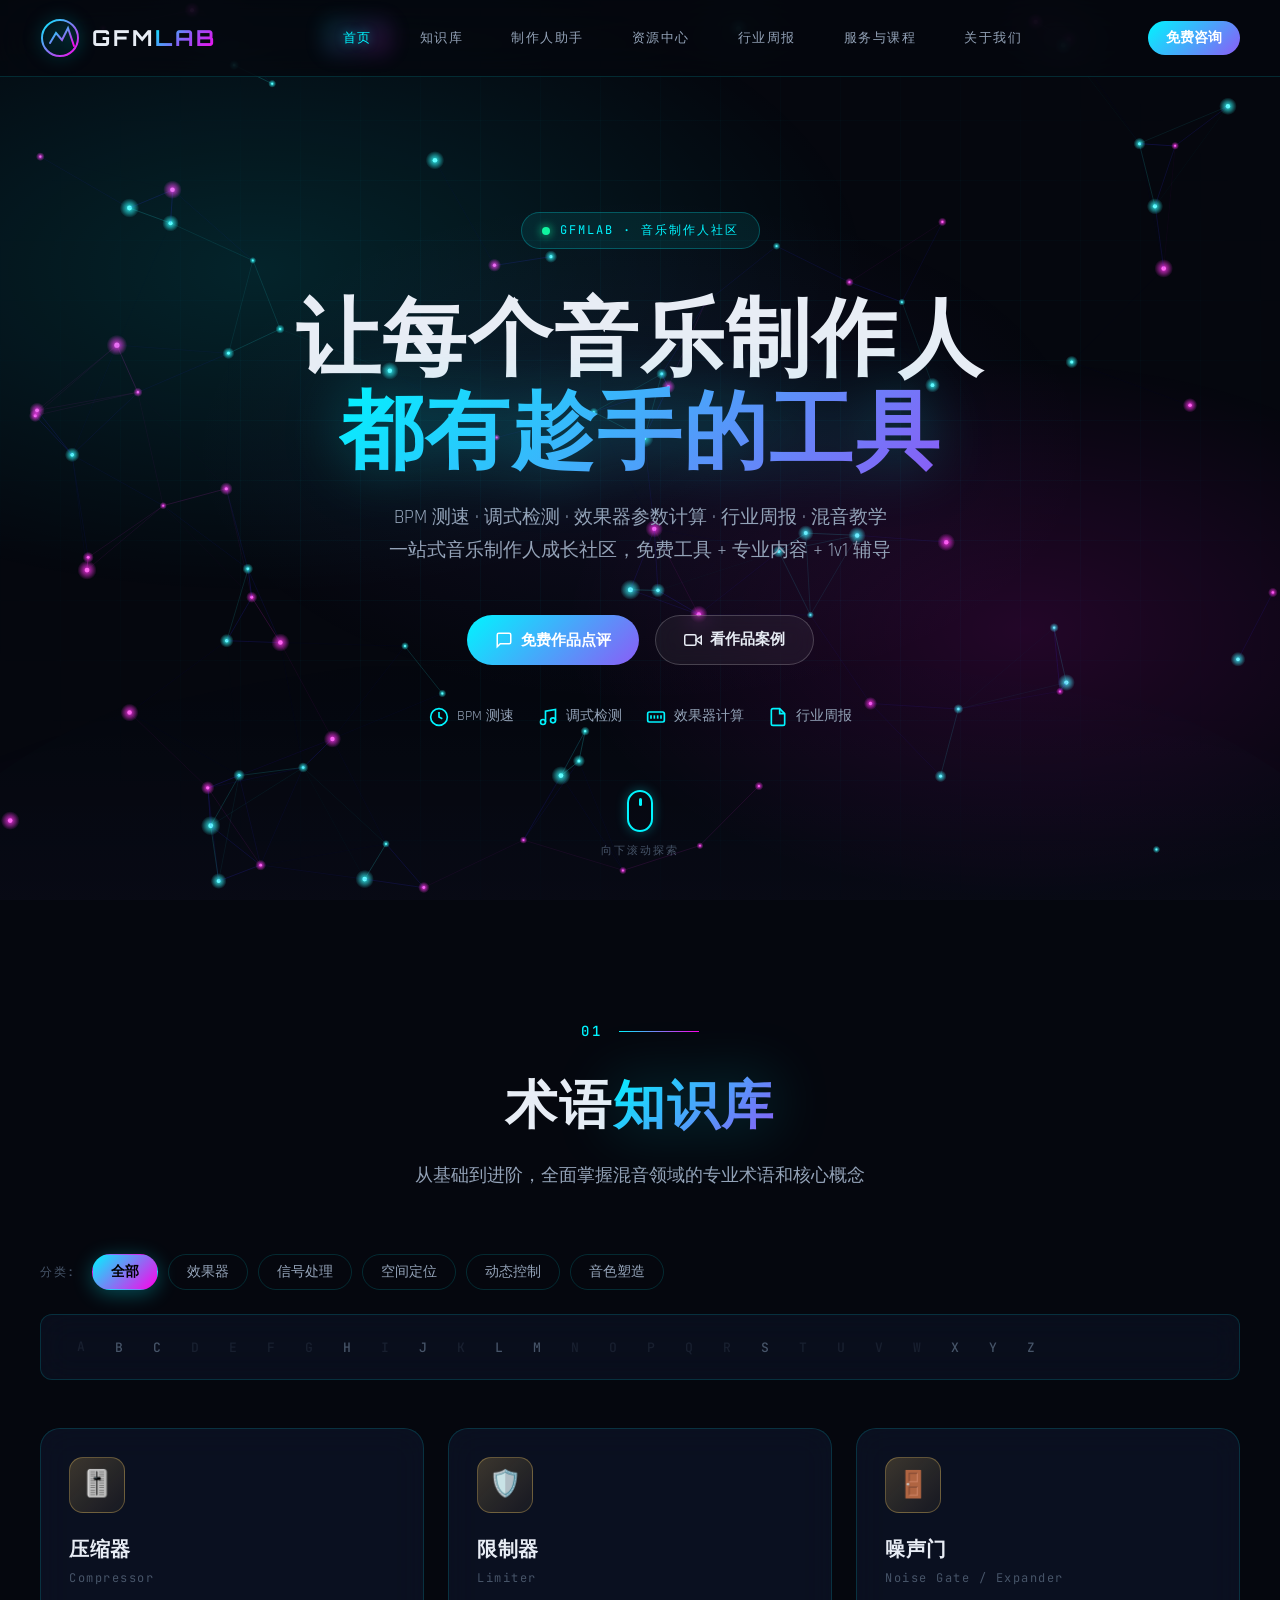
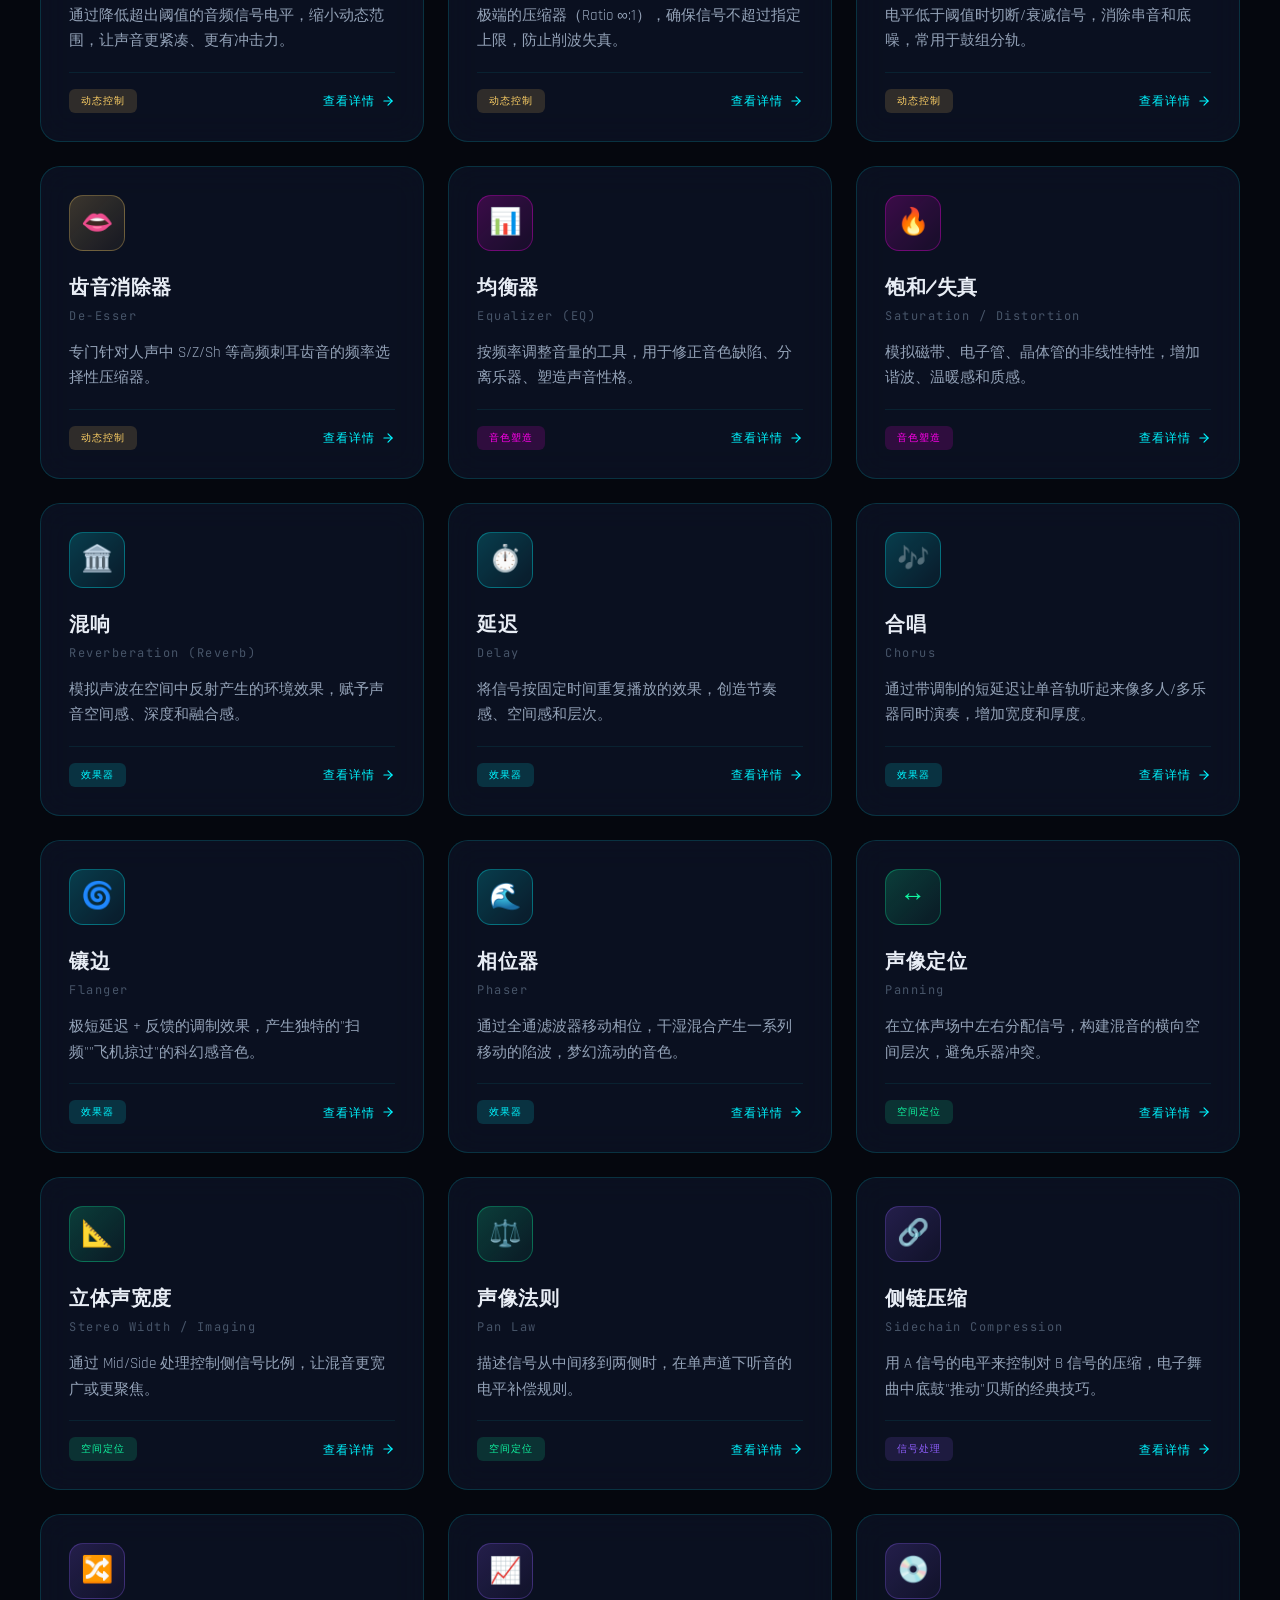
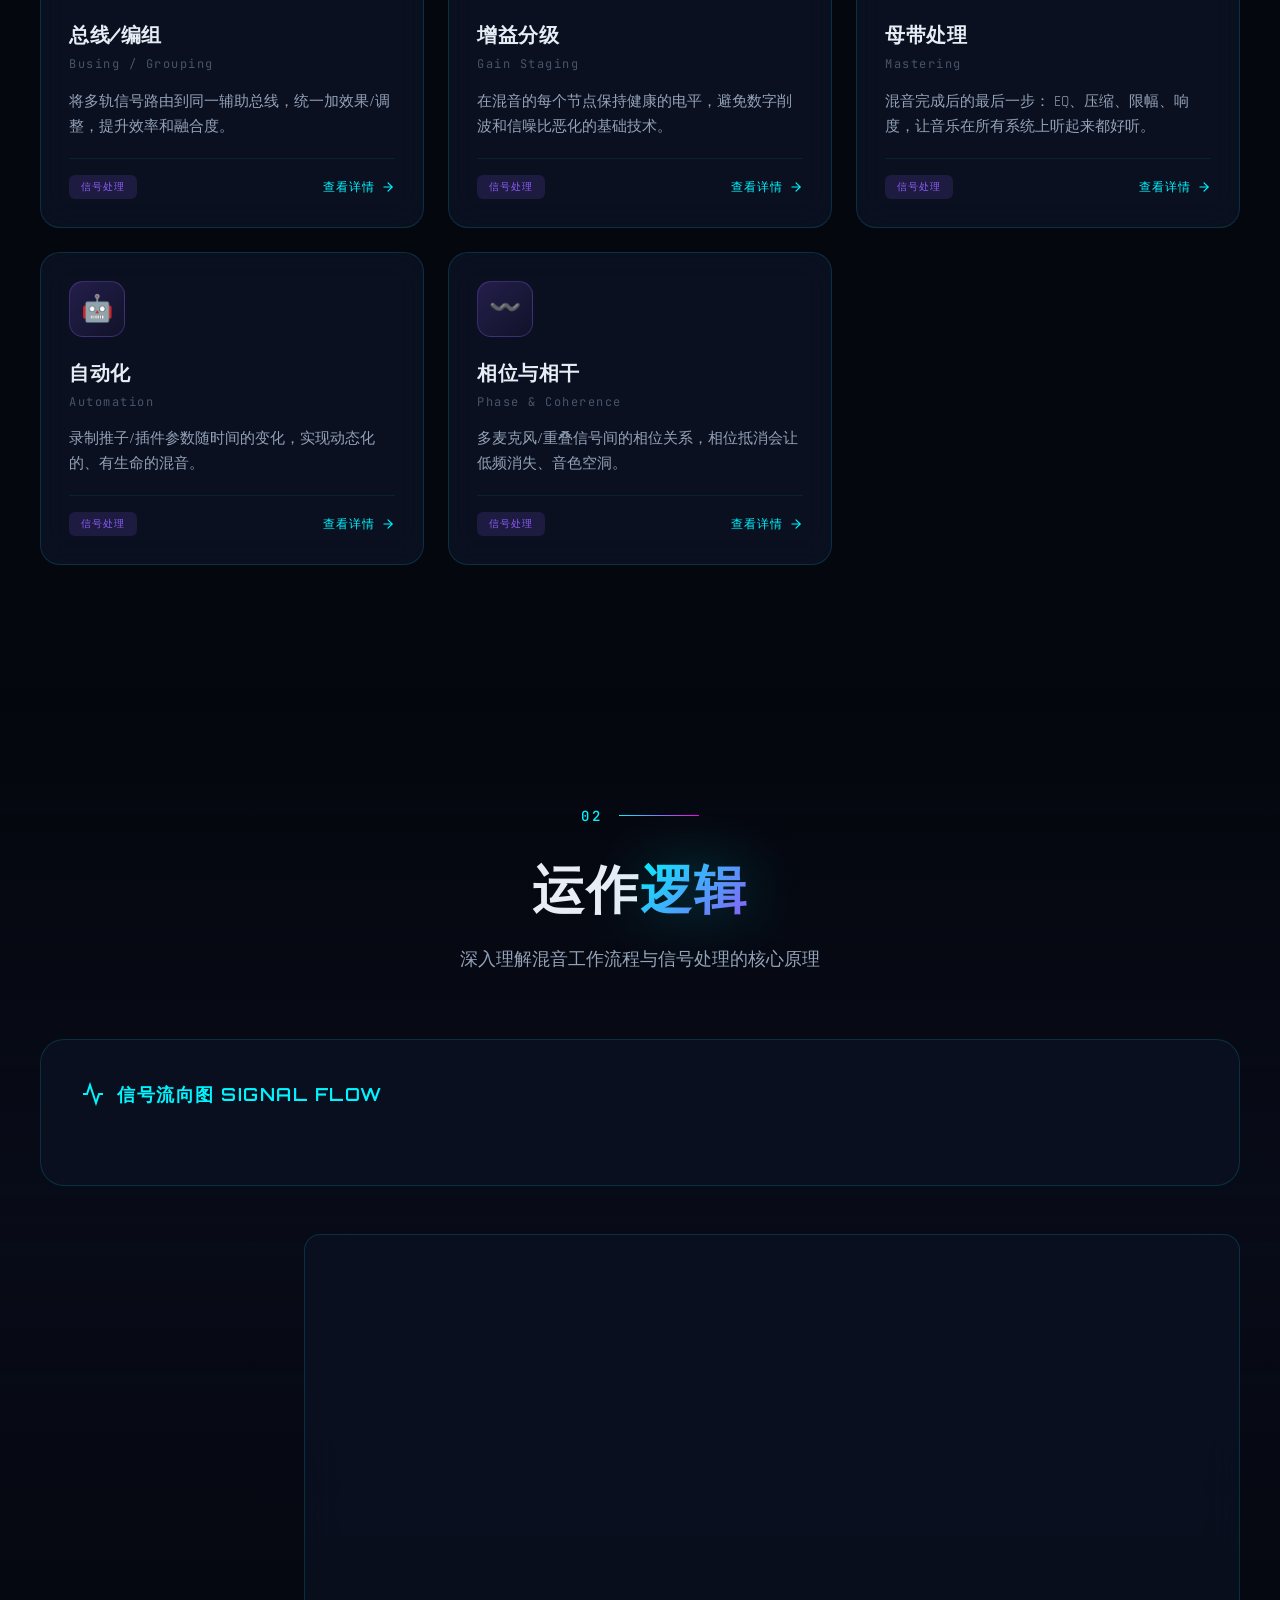
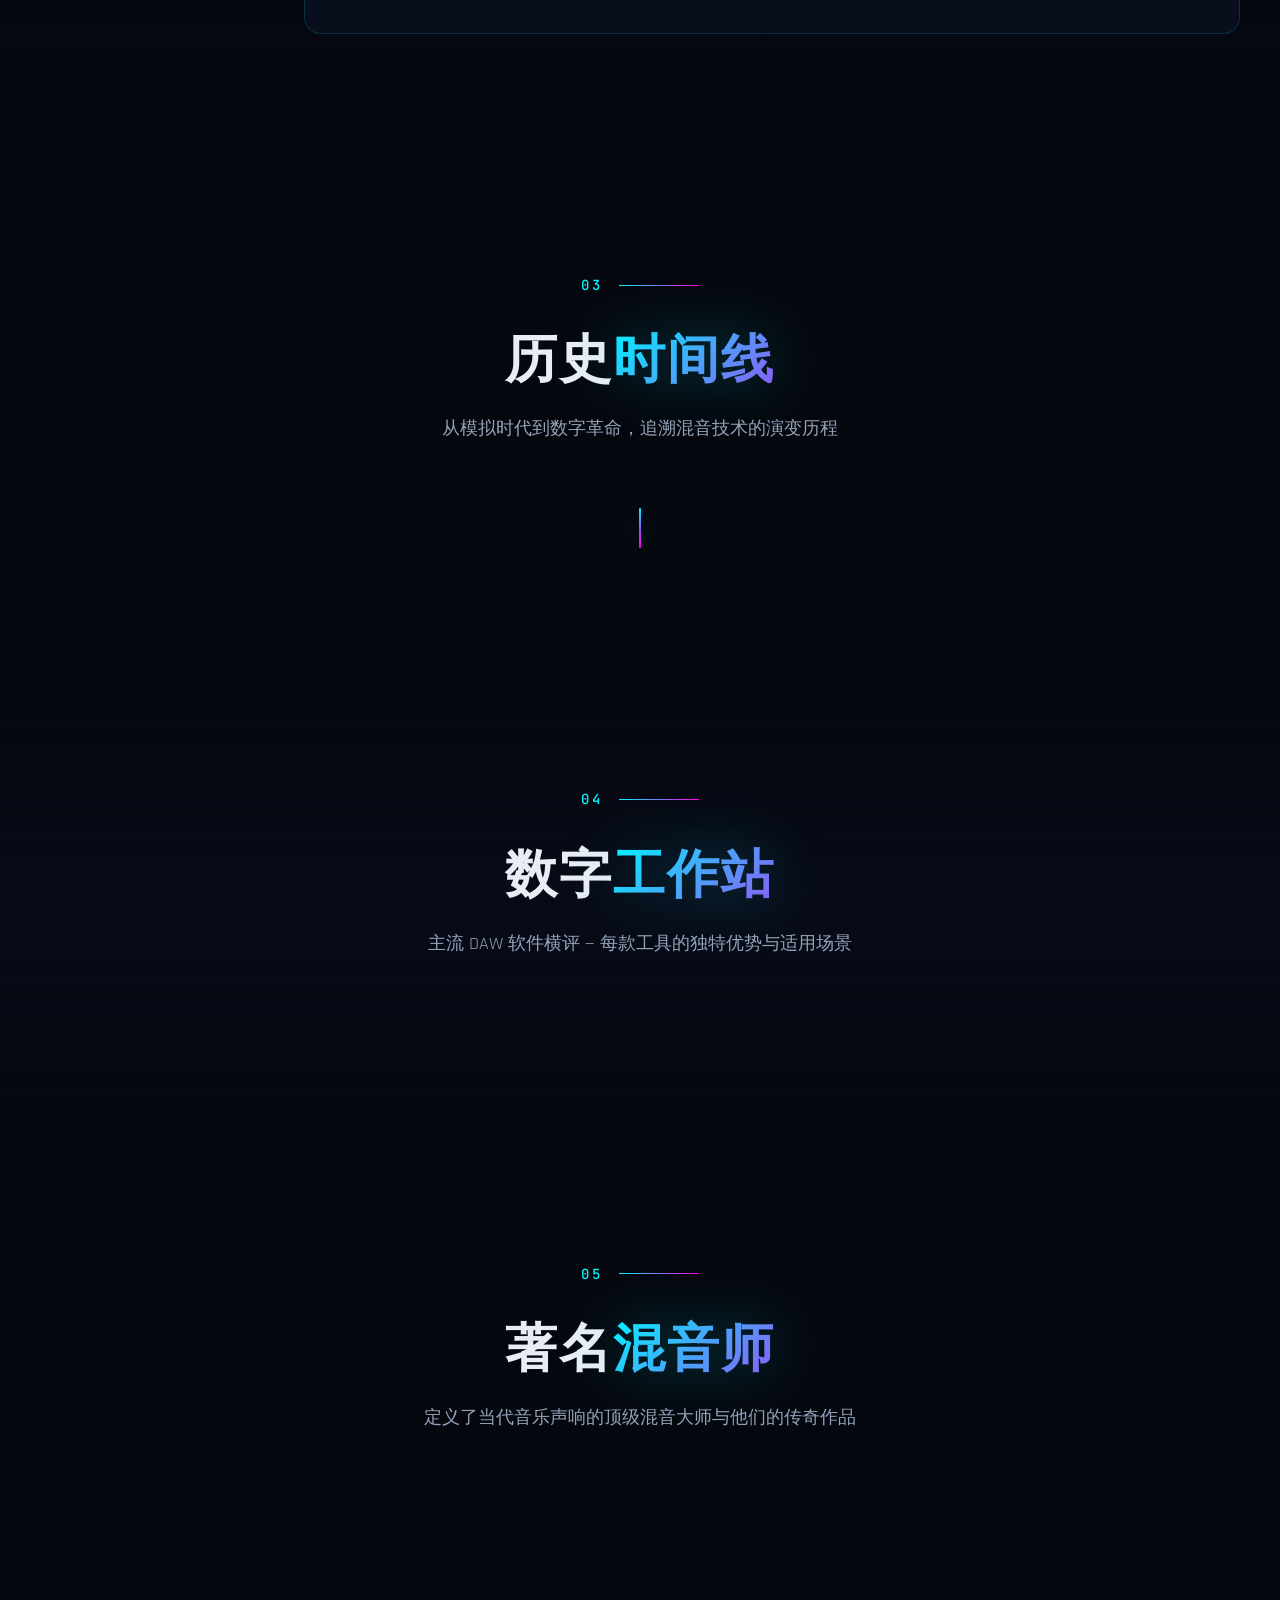
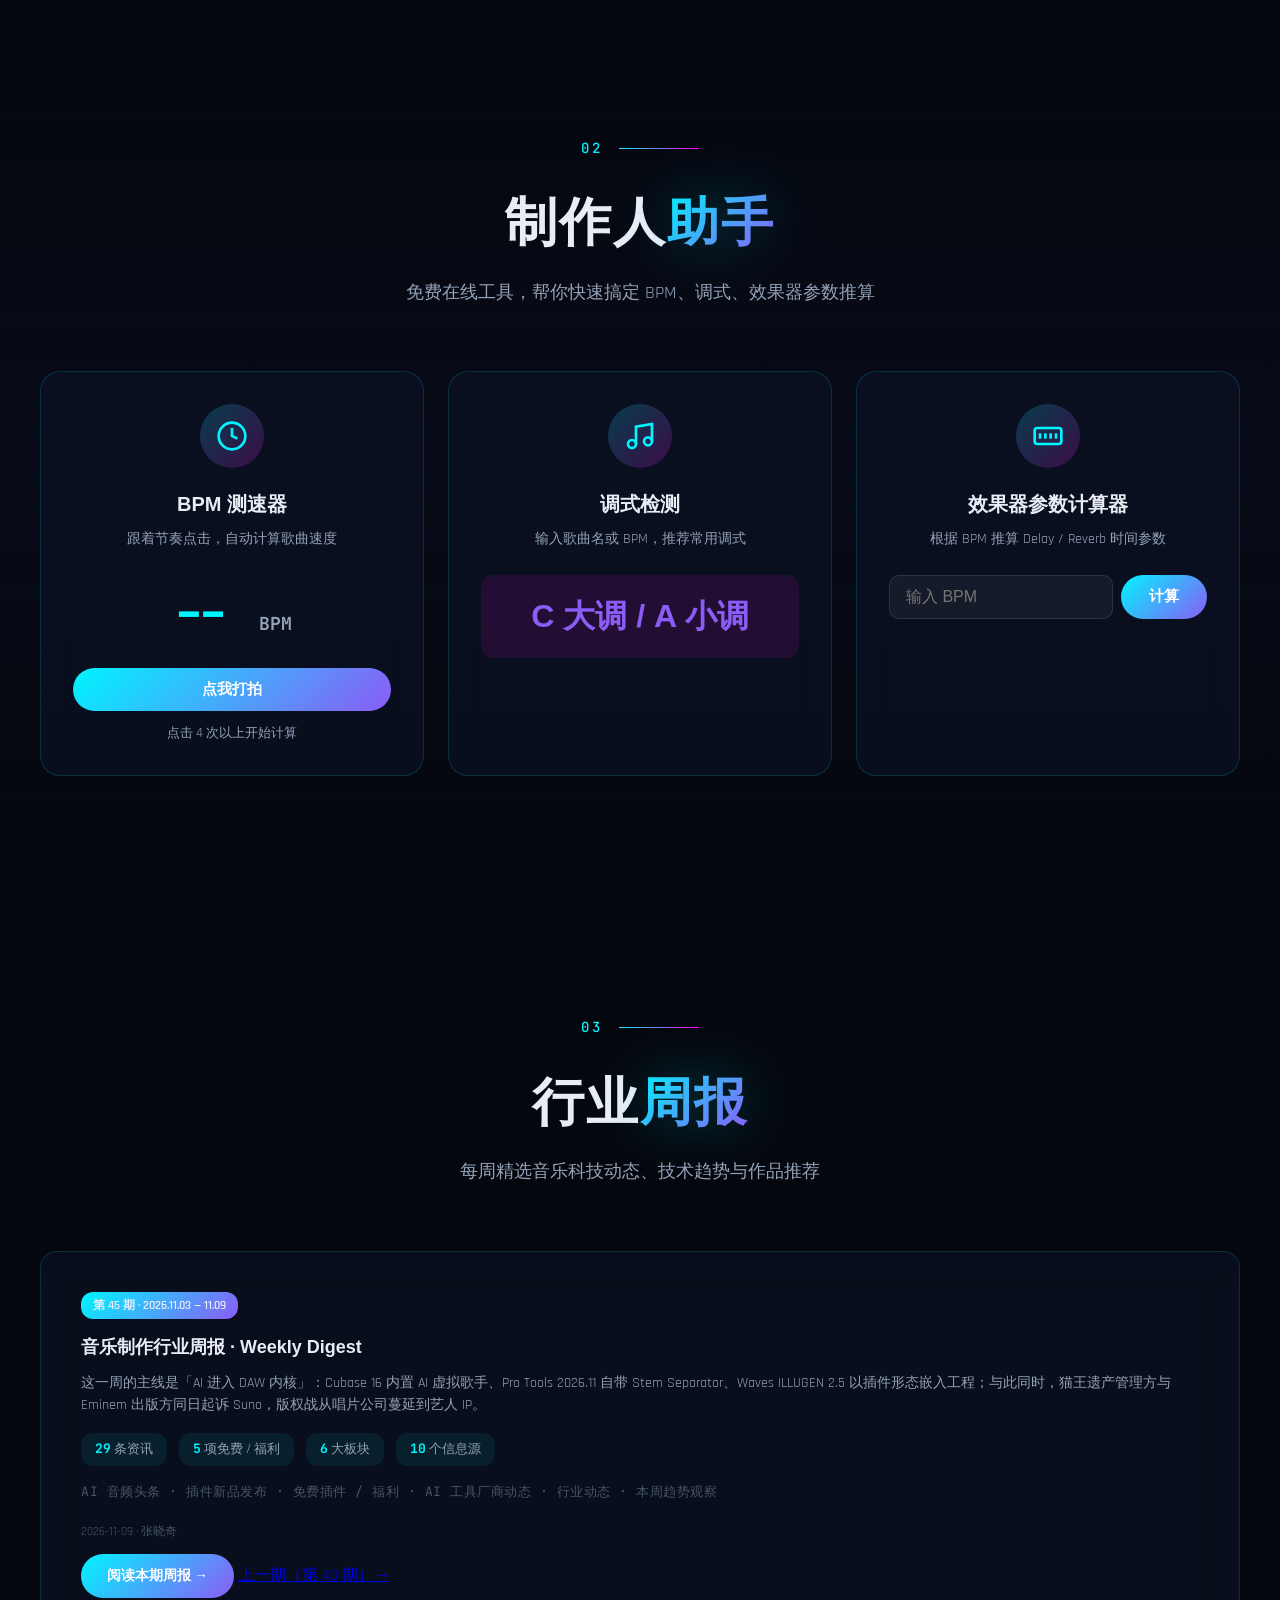
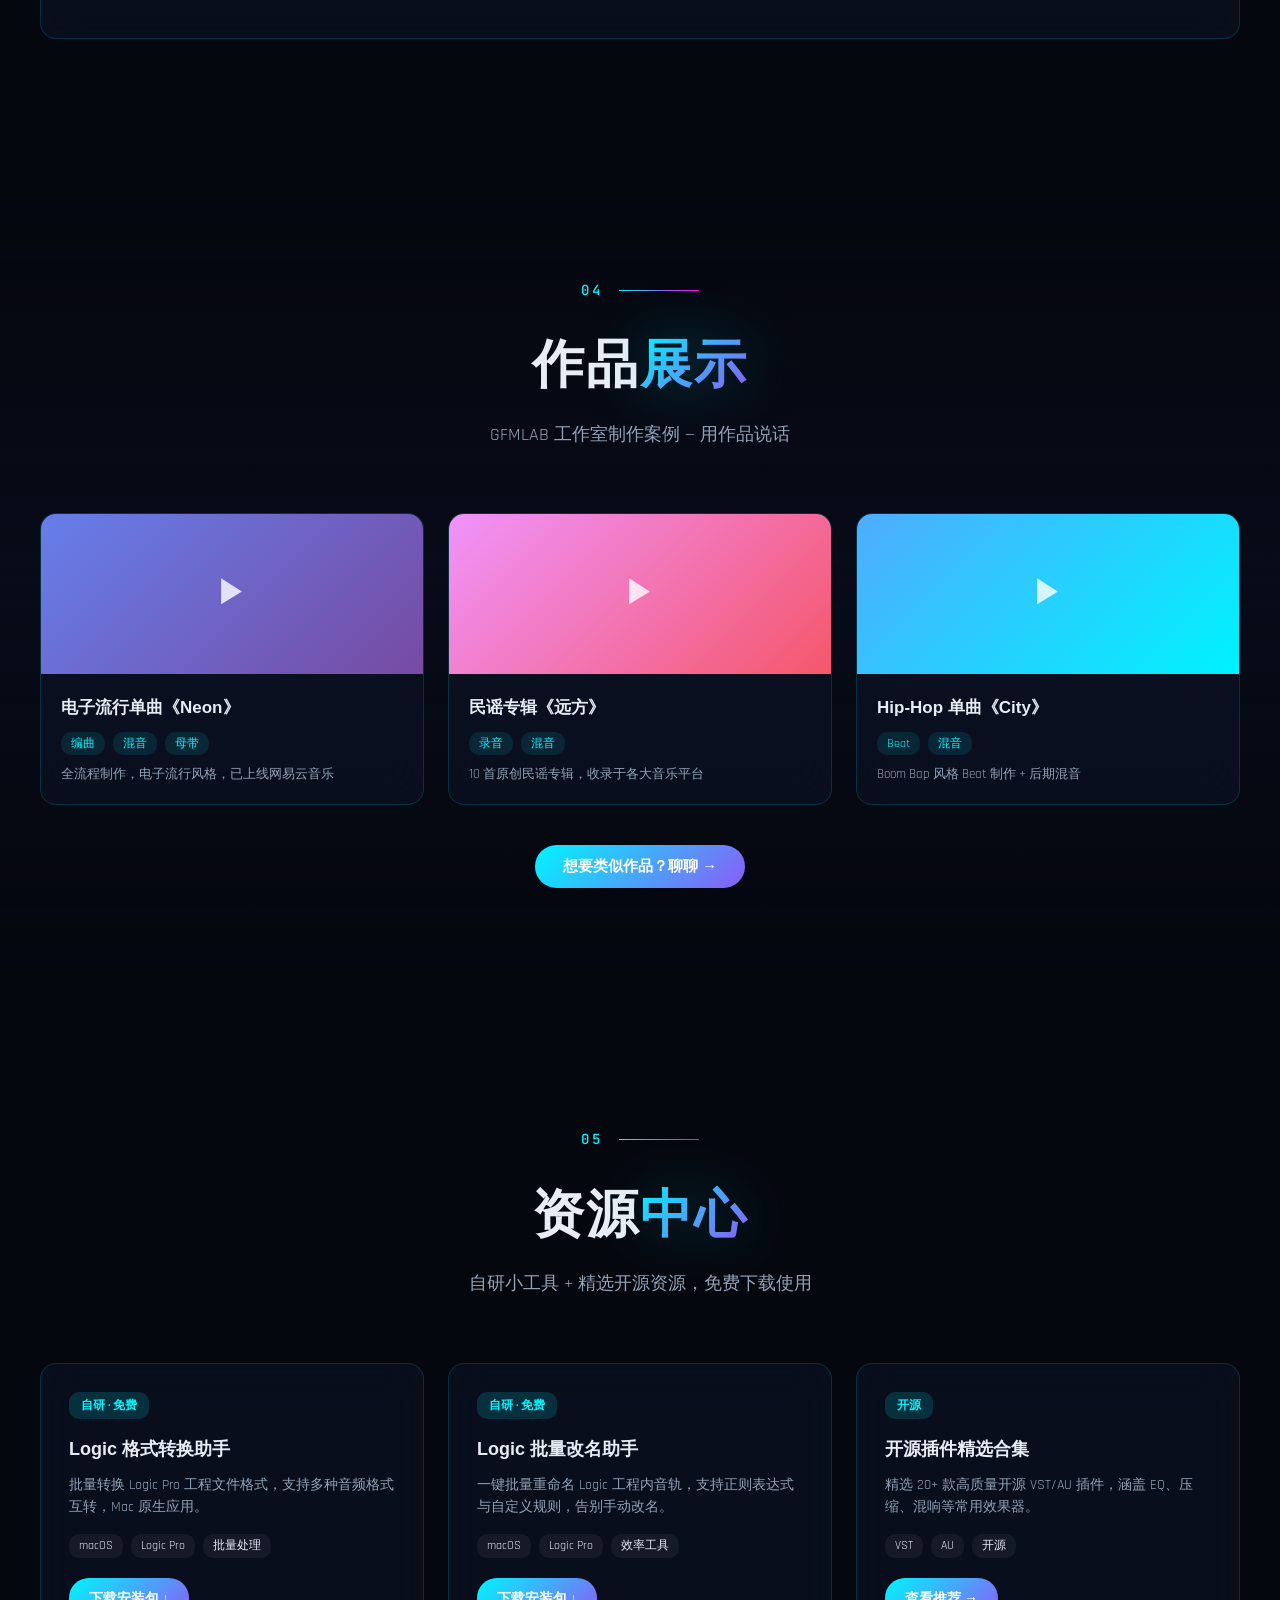
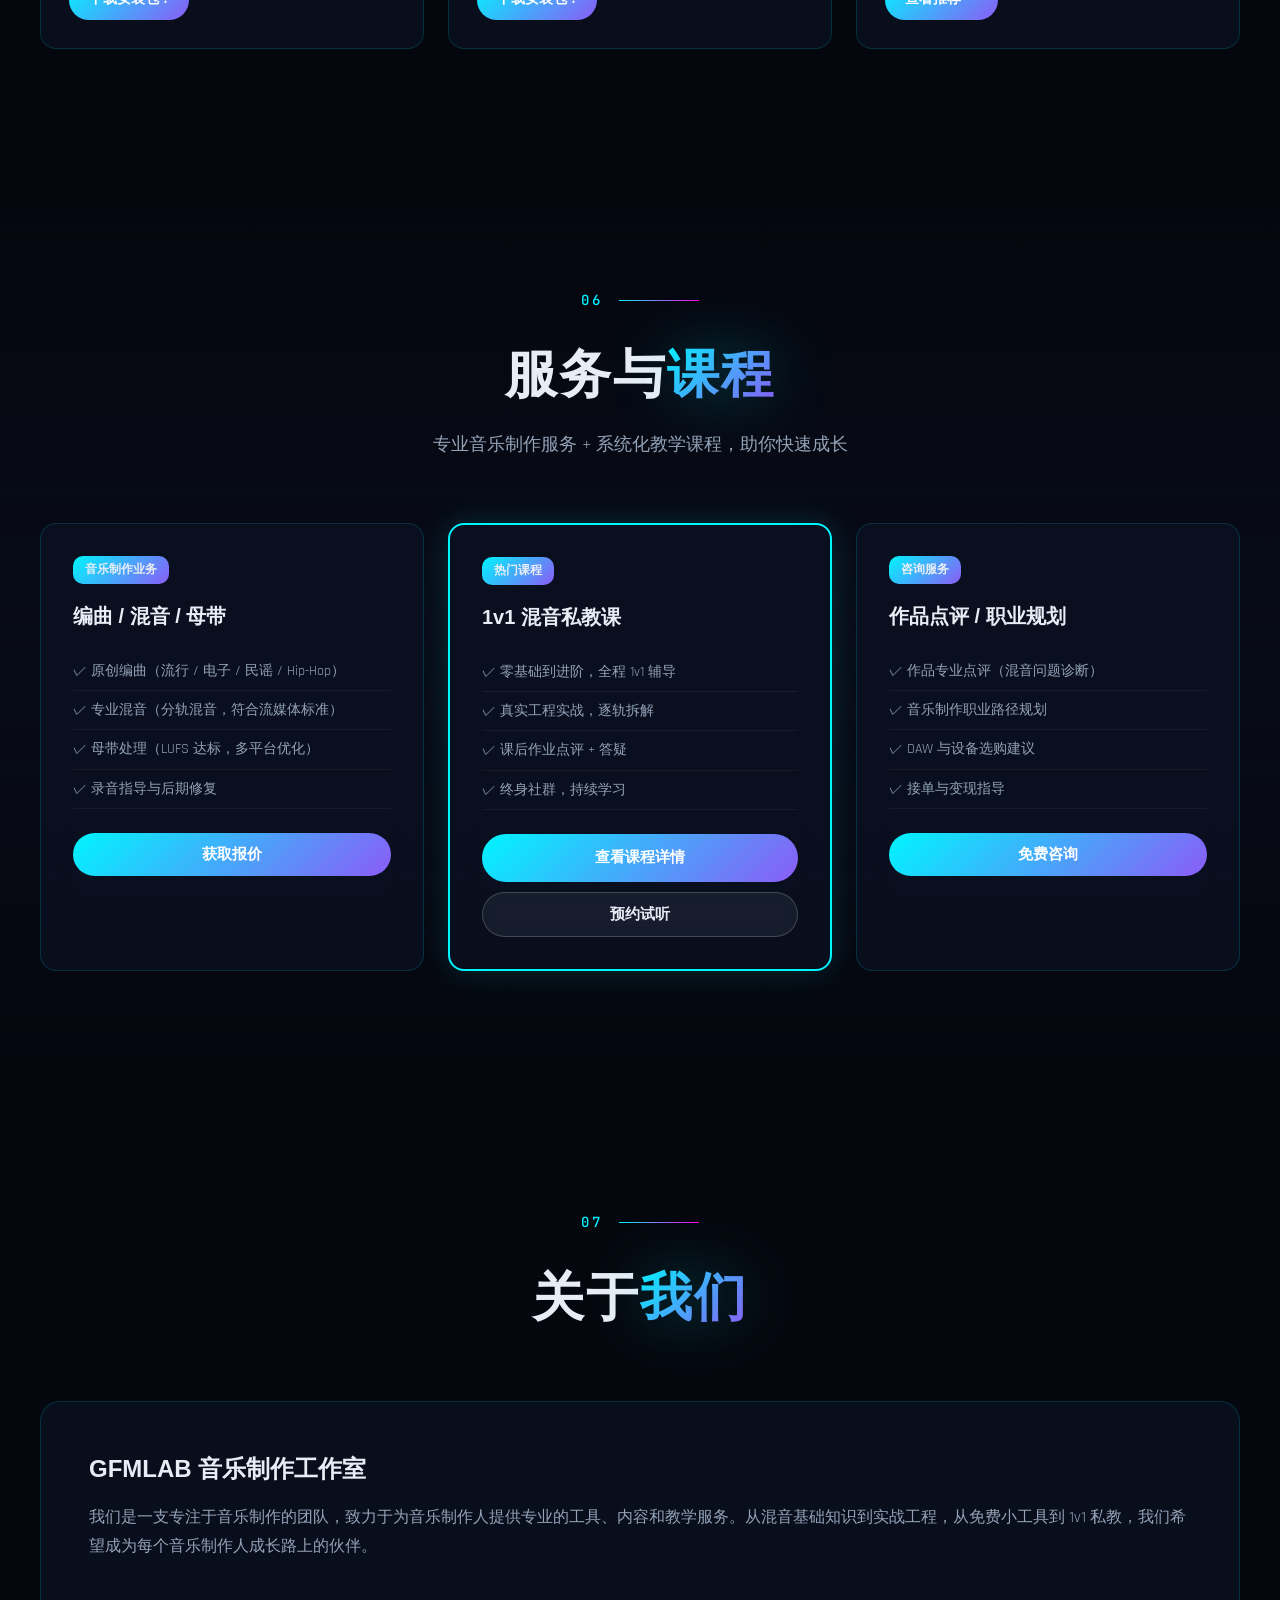
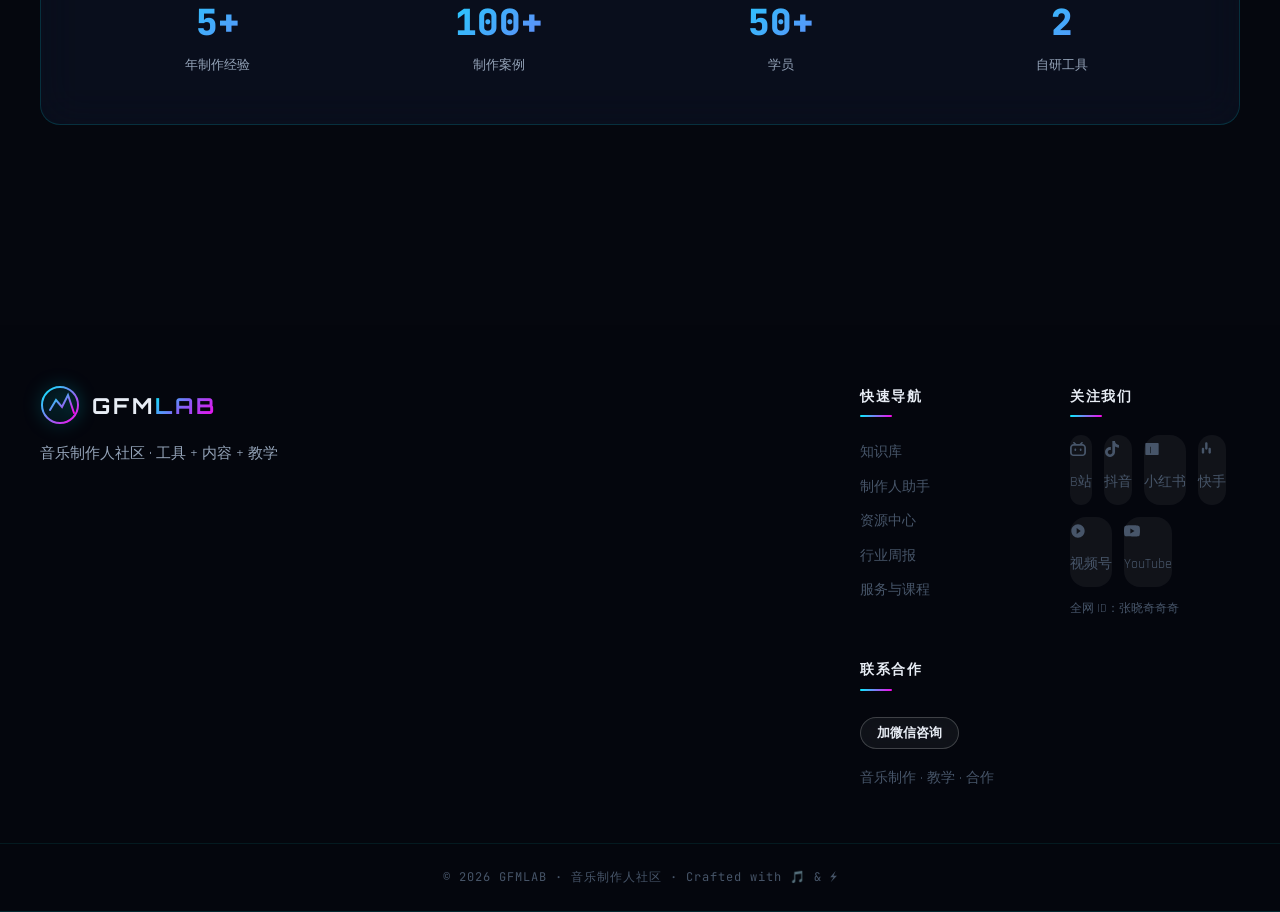
==== commit 30fbf256: "Update homepage weekly card to issue 045" ====
--- a/index.html
+++ b/index.html
@@ -262,18 +262,19 @@
             </div>
             <div class="weekly-grid" id="weeklyGrid">
                 <div class="weekly-card glass weekly-featured">
-                    <div class="weekly-issue">Issue 043 · 2026.10.20 — 10.26</div>
+                    <div class="weekly-issue">第 45 期 · 2026.11.03 — 11.09</div>
                     <h3 class="weekly-title">音乐制作行业周报 · Weekly Digest</h3>
-                    <p class="weekly-summary">这一周的主线不在音色，而在「授权、补课与免费」：AI 音乐开始正面回答版权问题，DAW 把 Pro Tools 用了二十年的基础混音功能补上，插件厂商则用一波免费与促销提前点燃黑五。</p>
+                    <p class="weekly-summary">这一周的主线是「AI 进入 DAW 内核」：Cubase 16 内置 AI 虚拟歌手、Pro Tools 2026.11 自带 Stem Separator、Waves ILLUGEN 2.5 以插件形态嵌入工程；与此同时，猫王遗产管理方与 Eminem 出版方同日起诉 Suno，版权战从唱片公司蔓延到艺人 IP。</p>
                     <div class="weekly-stats">
-                        <span><strong>37</strong> 条资讯</span>
-                        <span><strong>10</strong> 款免费 / 赠送</span>
-                        <span><strong>4</strong> 项限时优惠</span>
-                        <span><strong>17</strong> 个信息源</span>
-                    </div>
-                    <div class="weekly-sections">AI 音频头条 · 插件新品 · 免费与福利 · AI 厂商动态 · 行业动态 · 趋势观察</div>
-                    <div class="weekly-meta">2026-11-01 · 张晓奇</div>
-                    <a href="weekly/issue-043.html" target="_blank" class="weekly-read-btn">阅读本期周报 →</a>
+                        <span><strong>29</strong> 条资讯</span>
+                        <span><strong>5</strong> 项免费 / 福利</span>
+                        <span><strong>6</strong> 大板块</span>
+                        <span><strong>10</strong> 个信息源</span>
+                    </div>
+                    <div class="weekly-sections">AI 音频头条 · 插件新品发布 · 免费插件 / 福利 · AI 工具厂商动态 · 行业动态 · 本周趋势观察</div>
+                    <div class="weekly-meta">2026-11-09 · 张晓奇</div>
+                    <a href="weekly/issue-045.html" target="_blank" class="weekly-read-btn">阅读本期周报 →</a>
+                    <a href="weekly/issue-043.html" target="_blank" class="weekly-archive-link">上一期（第 43 期）→</a>
                 </div>
             </div>
         </div>
